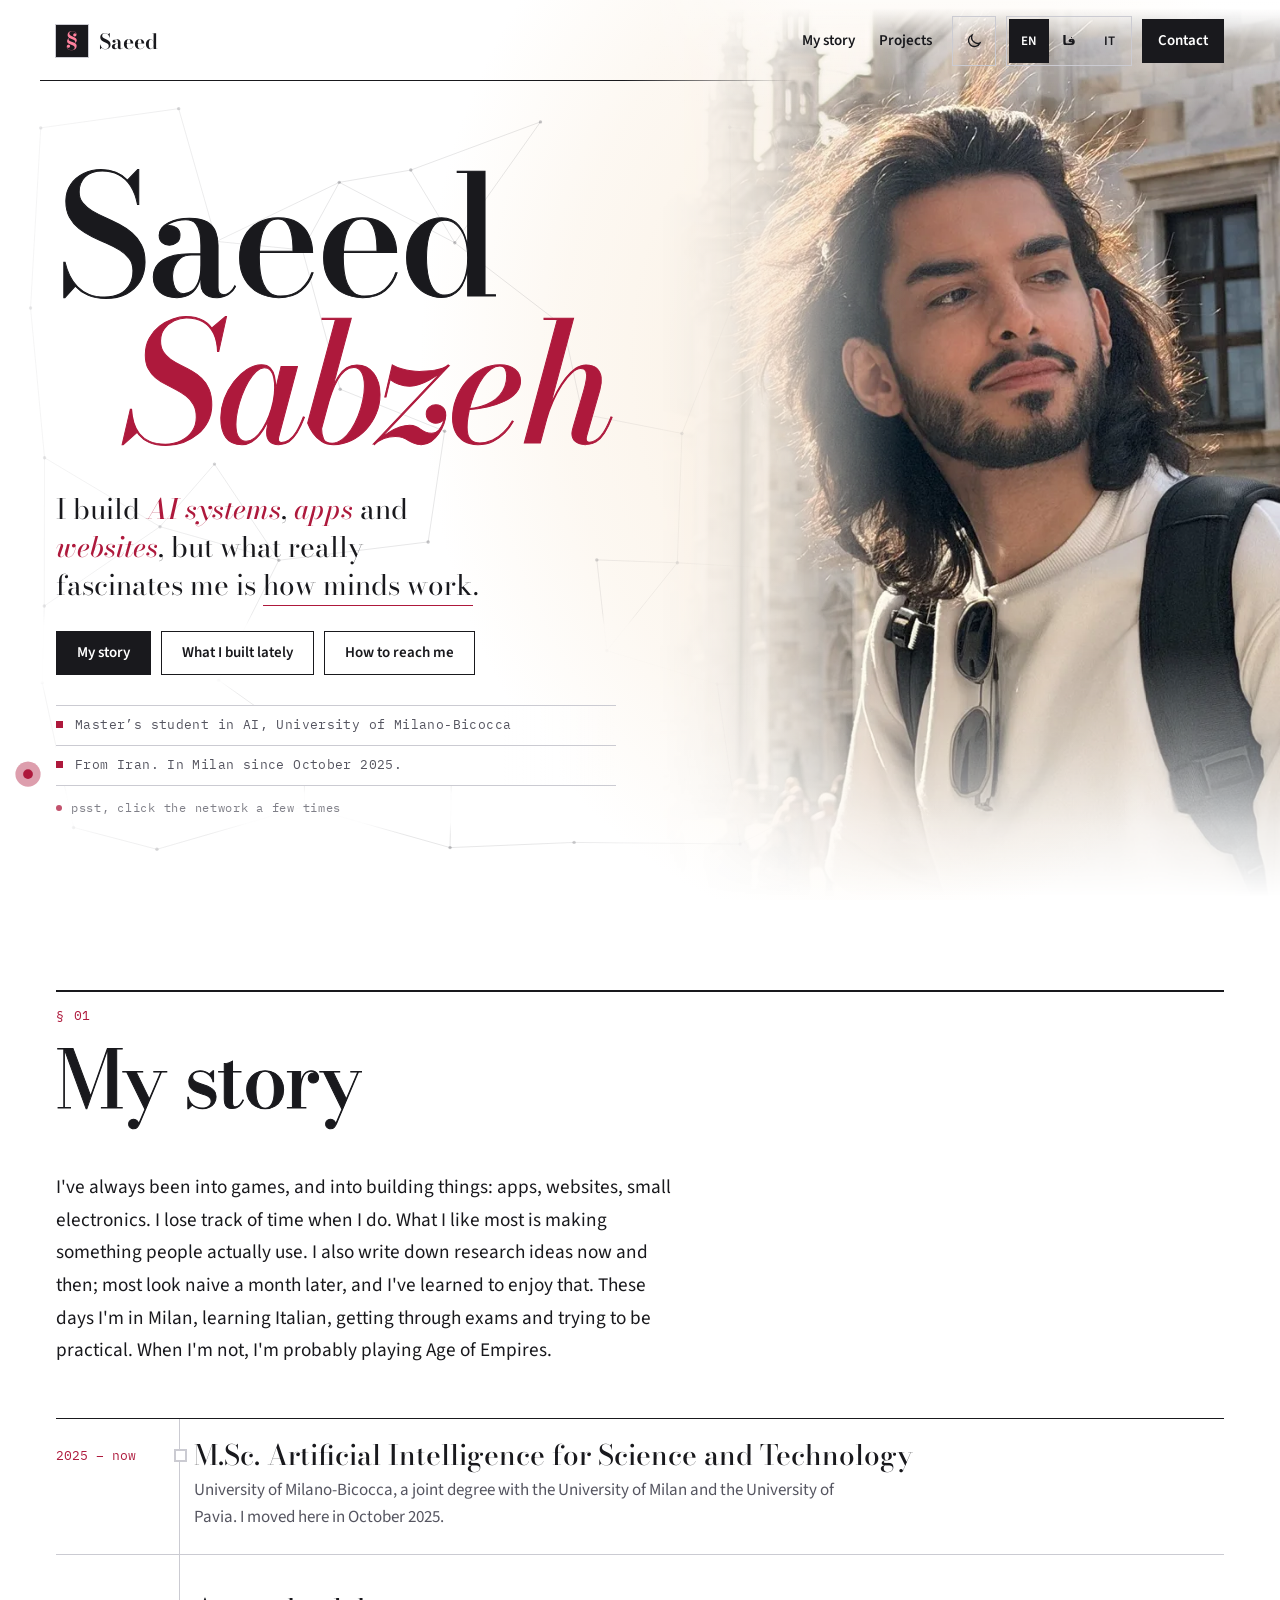
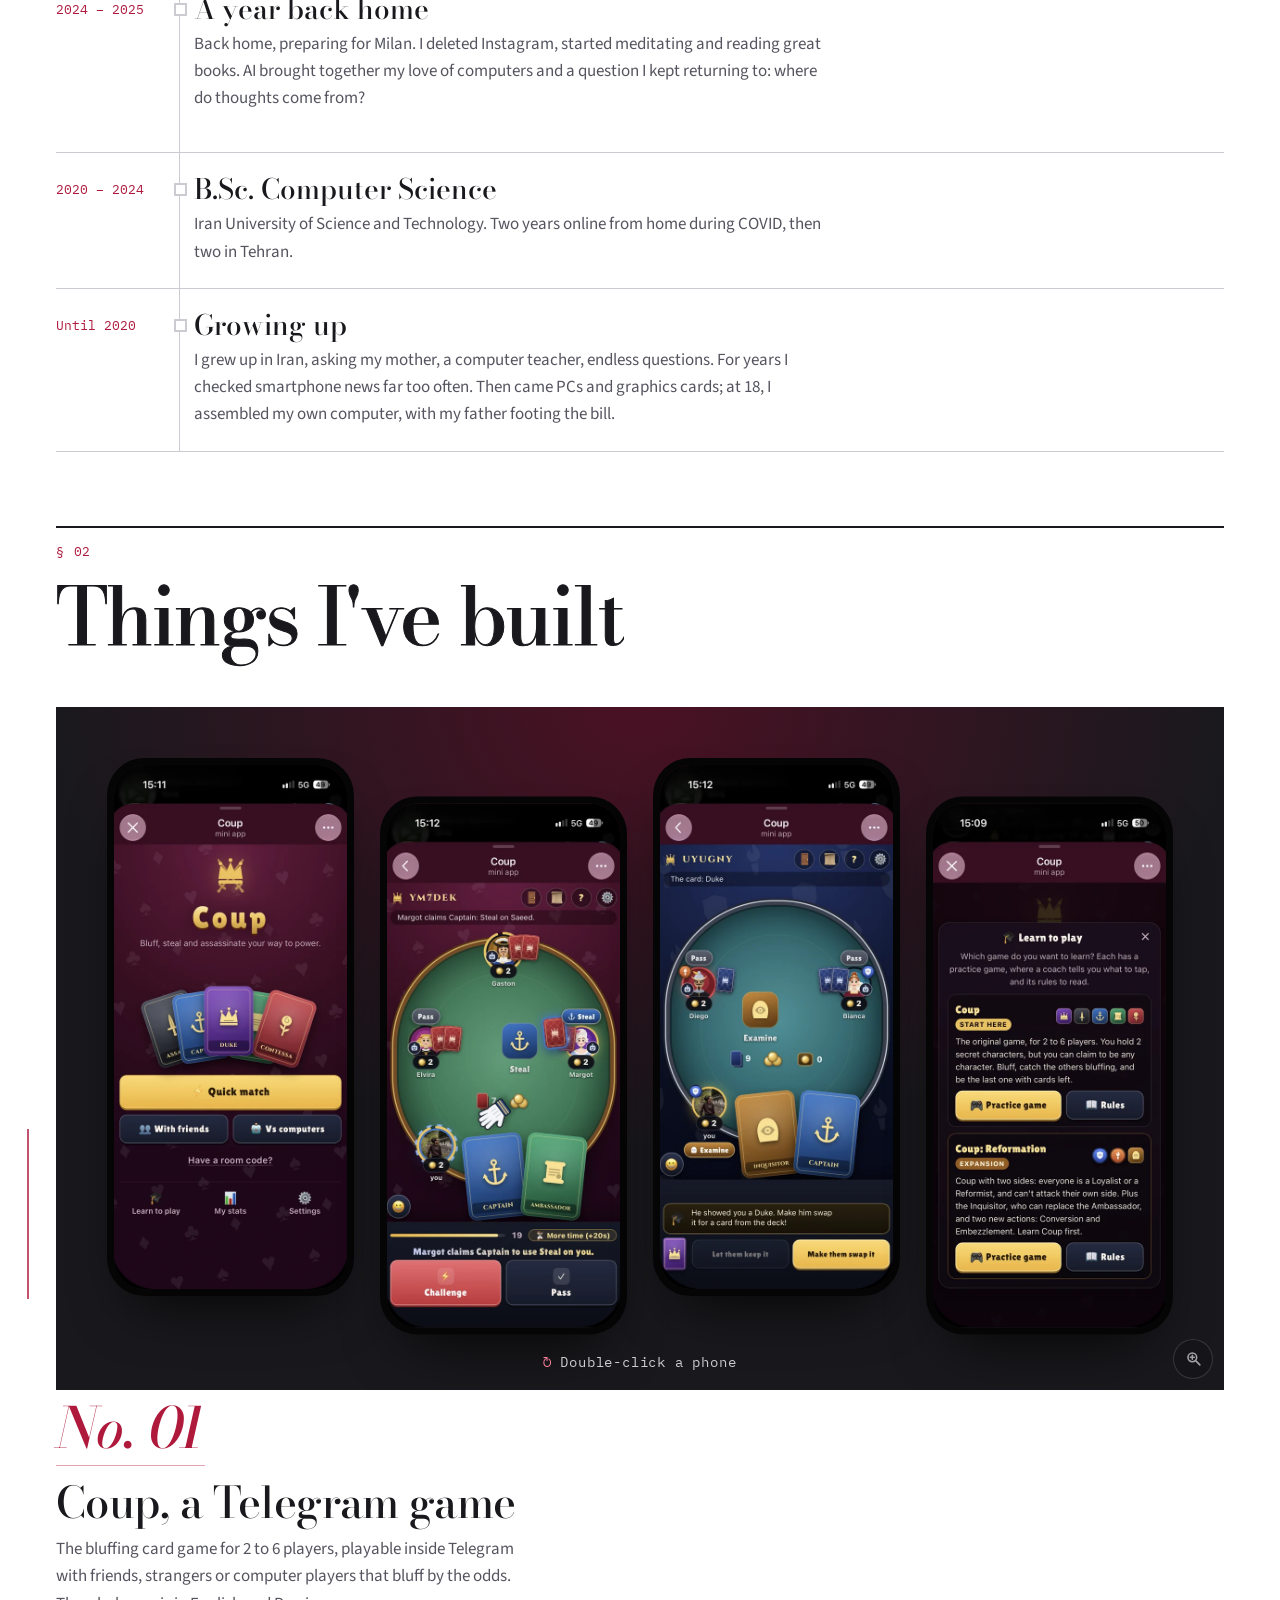
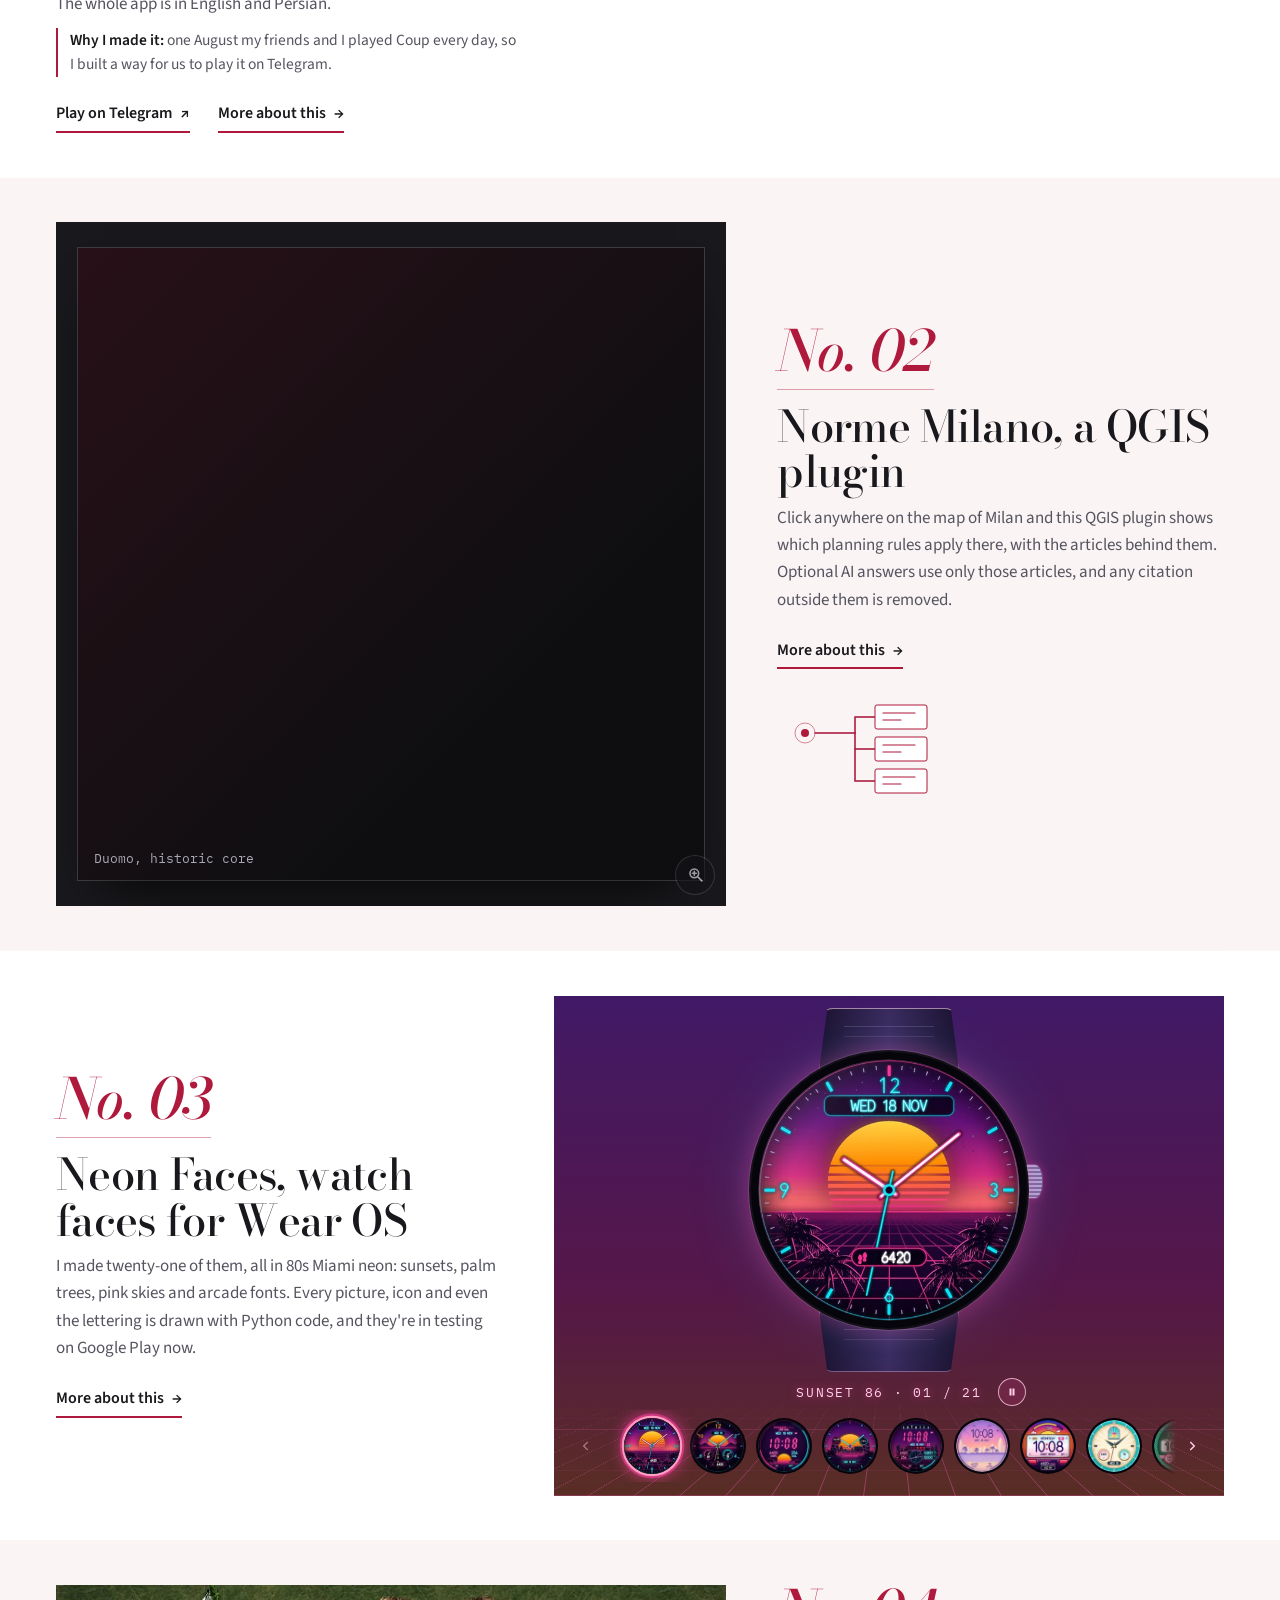
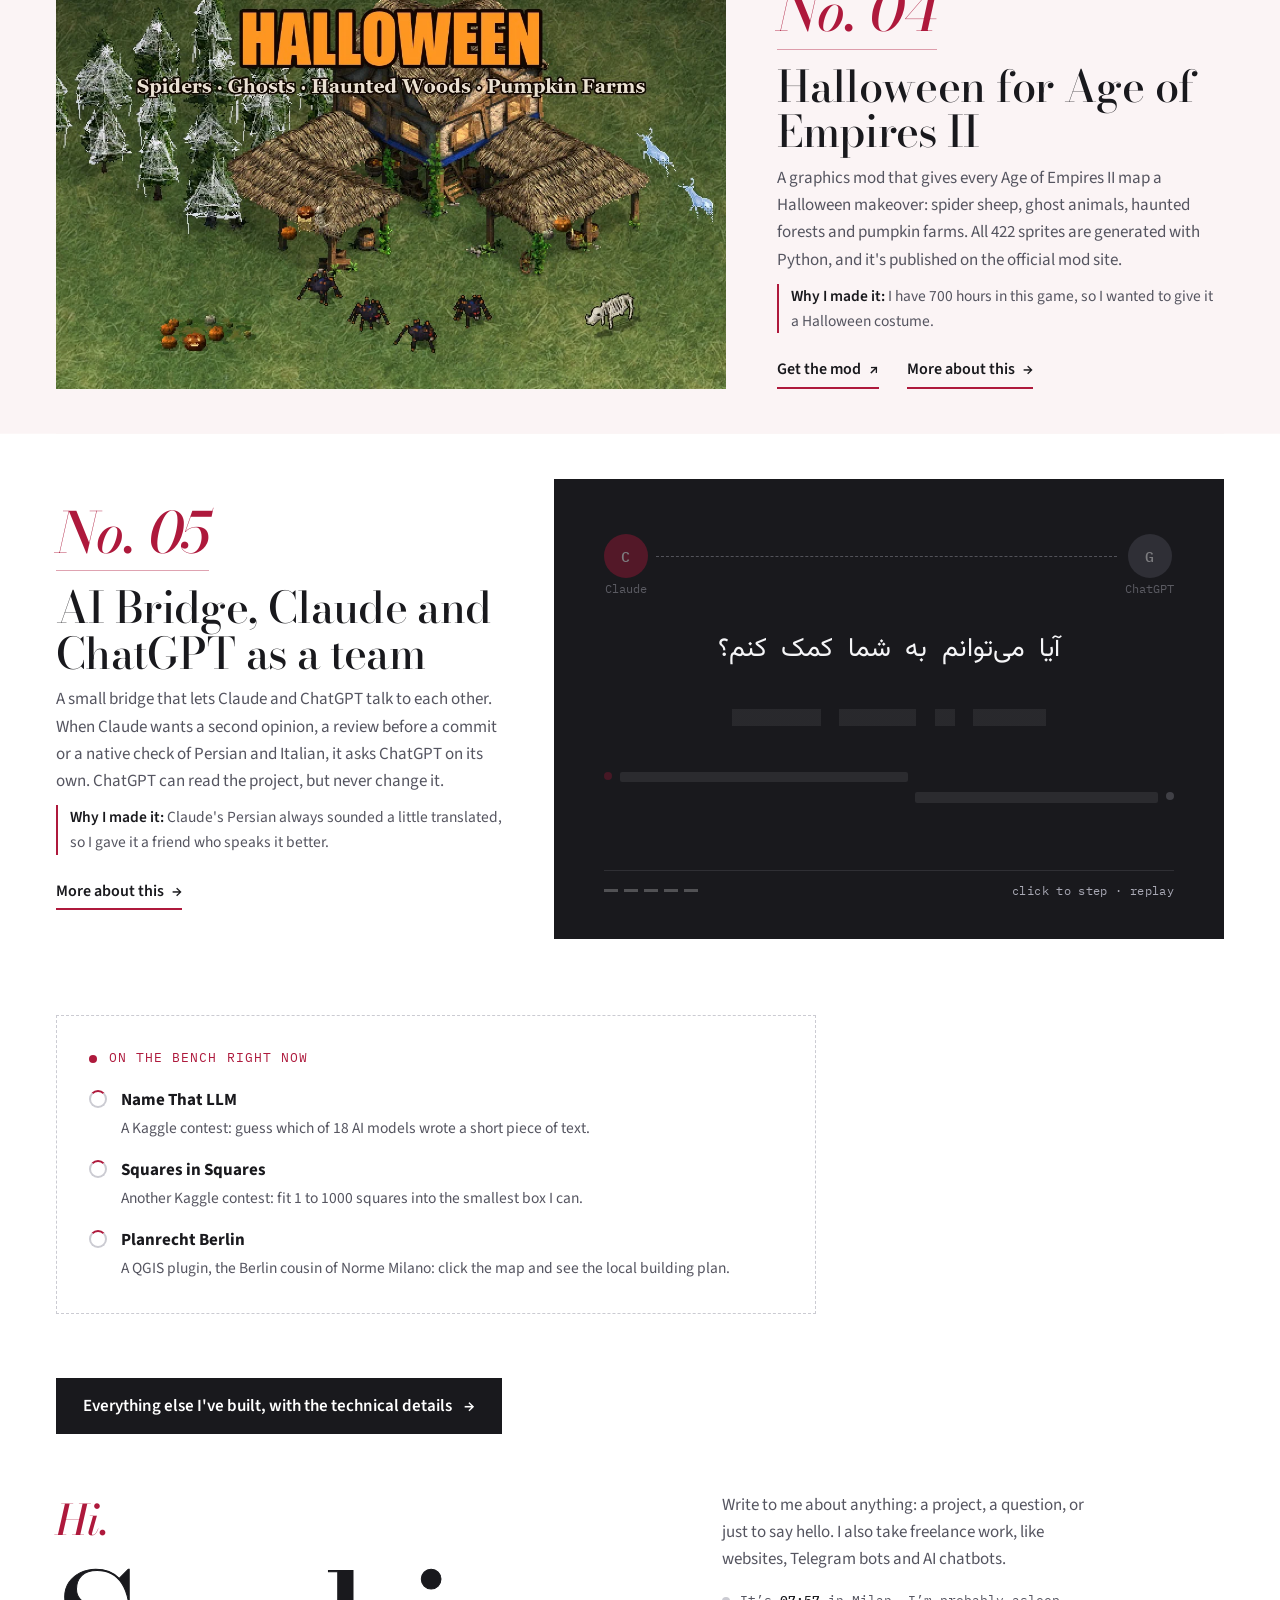
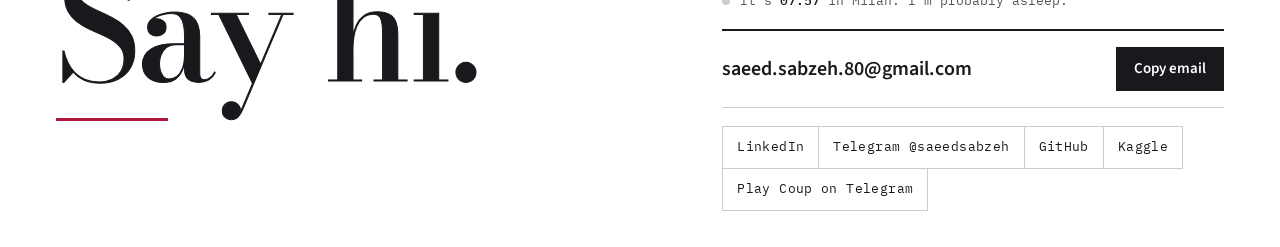
==== index.html @ d6322e09 "Show the new frameless hero in link previews og.jpg is a fresh 1200x630 render of the light hero (th" ====
<!doctype html>
<html lang="en" data-title="pageTitle">
<head>
<meta charset="utf-8">
<meta name="viewport" content="width=device-width, initial-scale=1, viewport-fit=cover">
<link rel="icon" type="image/png" sizes="32x32" href="favicon-32.png">
<link rel="icon" type="image/png" sizes="16x16" href="favicon-16.png">
<link rel="icon" type="image/png" sizes="48x48" href="favicon-48.png">
<link rel="icon" type="image/png" sizes="192x192" href="icon-192.png">
<meta property="og:title" content="Saeed Sabzeh">
<meta property="og:description" content="I build AI systems, apps and websites, but what really fascinates me is how minds work. AI master's student at the University of Milano-Bicocca.">
<meta property="og:image" content="https://saeedsabzeh.com/og.jpg?v=2">
<meta property="og:image:width" content="1200">
<meta property="og:image:height" content="630">
<meta property="og:image:alt" content="Saeed Sabzeh">
<meta property="og:url" content="https://saeedsabzeh.com/">
<meta property="og:type" content="website">
<meta name="twitter:card" content="summary_large_image">
<link rel="canonical" href="https://saeedsabzeh.com/">
<meta name="google-site-verification" content="U2I_u8QxCf67vhvJ4rJu6bhxYC17xVqTQmc-ld1xX9s">
<link rel="apple-touch-icon" href="apple-touch-icon.png">
<meta name="theme-color" content="#FFFFFF" media="(prefers-color-scheme: light)" data-c="#FFFFFF">
<meta name="theme-color" content="#17171B" media="(prefers-color-scheme: dark)" data-c="#17171B">
<script type="application/ld+json">
{"@context":"https://schema.org","@type":"Person","name":"Saeed Sabzeh","url":"https://saeedsabzeh.com/","image":"https://saeedsabzeh.com/img/portrait.webp","email":"mailto:saeed.sabzeh.80@gmail.com","jobTitle":"AI master's student","description":"Builds AI systems, apps and websites and is fascinated by how minds work. AI master's student in Milan.","address":{"@type":"PostalAddress","addressLocality":"Milan","addressCountry":"IT"},"knowsLanguage":["en","fa","it"],"affiliation":{"@type":"CollegeOrUniversity","name":"University of Milano-Bicocca"},"alumniOf":{"@type":"CollegeOrUniversity","name":"Iran University of Science and Technology"},"sameAs":["https://www.linkedin.com/in/saeedsabzeh/","https://t.me/saeedsabzeh","https://www.kaggle.com/saeedsabzeh","https://github.com/SaeedSabzeh"]}
</script>
<script>(function(){var r=document.documentElement;if(matchMedia('(prefers-reduced-motion: reduce)').matches||matchMedia('(forced-colors: active)').matches||!('IntersectionObserver' in window))return;r.classList.add('sk-on');setTimeout(function(){if(!window.skReady)r.classList.remove('sk-on')},4000)})();</script>
<style>:root{padding-top:env(safe-area-inset-top,0px);padding-bottom:env(safe-area-inset-bottom,0px)}body{margin:0}img{max-width:100%}[hidden]{display:none!important}</style>
<title>Saeed Sabzeh</title>
<meta name="description" content="Saeed Sabzeh builds AI systems, apps and websites and is fascinated by how minds work. AI master's student at the University of Milano-Bicocca.">
<link rel="preconnect" href="https://fonts.googleapis.com">
<link rel="preconnect" href="https://fonts.gstatic.com" crossorigin>
<link href="https://fonts.googleapis.com/css2?family=Bodoni+Moda:ital,opsz,wght@0,6..96,400..700;1,6..96,400..700&family=IBM+Plex+Mono:wght@400;500&family=Markazi+Text:wght@400..700&family=Source+Sans+3:wght@400..700&family=Vazirmatn:wght@400;600;700&display=swap" rel="stylesheet">
<script>try{var t=localStorage.getItem("theme");if(t==="light"||t==="dark")document.documentElement.dataset.theme=t;if(localStorage.getItem("vice")==="1"){var d=document;d.documentElement.setAttribute("data-vice","1");d.querySelectorAll('meta[name=theme-color]').forEach(function(m){m.content="#b98dba"});var l=d.createElement("link");l.rel="preload";l.as="image";l.href="img/vice-bg.webp";d.head.appendChild(l)};var D=document,pl=D.createElement("link");pl.rel="preload";pl.as="image";pl.setAttribute("fetchpriority","high");var v=D.documentElement.hasAttribute("data-vice"),n=!v&&(t==="dark"||(t!=="light"&&matchMedia("(prefers-color-scheme: dark)").matches));pl.href=v?"img/portrait-vice.webp":n?"img/night.webp":"img/day.webp";if(!v){pl.setAttribute("imagesrcset",n?"img/night-760.webp 760w, img/night.webp 1254w":"img/day-600.webp 600w, img/day.webp 1050w");pl.setAttribute("imagesizes","(max-width:820px) 100vw, 54vw")}D.head.appendChild(pl)}catch(e){}</script>
<link rel="stylesheet" href="assets/site.css?v=53">
<link rel="stylesheet" href="assets/thread.css?v=2">
<link rel="stylesheet" href="assets/sketch.css?v=4">
<link rel="stylesheet" href="assets/bridge.css?v=4">
<link rel="stylesheet" href="assets/hero.css?v=9">
</head>
<body>
<header class="top">
  <div class="wrap">
    <a class="mono" href="#top" aria-label="Saeed Sabzeh, home" data-i-aria-label="homeLabel">
      <span class="mark" aria-hidden="true">§</span>
      <span class="mono-t" data-i="h_first">Saeed</span>
    </a>
    <nav class="toplinks" aria-label="Sections" data-i-aria-label="sectionsLabel">
      <a href="#about" data-i="ctaStory">My story</a>
      <a href="projects/" data-i="n_projects">Projects</a>
      <button type="button" class="theme" aria-label="Switch to dark mode" title="Switch to dark mode"><svg viewBox="0 0 24 24" width="18" height="18" fill="none" stroke="currentColor" stroke-width="1.8" stroke-linecap="square" stroke-linejoin="miter" aria-hidden="true"><path class="i-moon" d="M20 14.5A8 8 0 0 1 9.5 4 8 8 0 1 0 20 14.5z"/><g class="i-sun"><circle cx="12" cy="12" r="4"/><path d="M12 2.5v2.5M12 19v2.5M2.5 12H5M19 12h2.5M5.3 5.3l1.8 1.8M16.9 16.9l1.8 1.8M5.3 18.7l1.8-1.8M16.9 7.1l1.8-1.8"/></g></svg></button>
      <div class="langs" role="group" aria-label="Language" data-i-aria-label="languageLabel" dir="ltr"><button type="button" data-l="en" lang="en" aria-label="English" aria-pressed="true">EN</button><button type="button" data-l="fa" lang="fa" aria-label="فارسی" aria-pressed="false">فا</button><button type="button" data-l="it" lang="it" aria-label="Italiano" aria-pressed="false">IT</button></div>
      <a class="hire" href="#contact" data-i="n_hire">Contact</a>
    </nav>
  </div>
</header>

<main id="top">
<section class="hero" data-sk>
  <canvas class="mind" aria-hidden="true"></canvas>
  <div class="wrap">
    <div>
      <h1 class="name"><span data-i="h_first">Saeed</span> <span data-i="h_last">Sabzeh</span></h1>
      <p class="intro" data-i="intro">I build <b>AI systems</b>, <b>apps</b> and <b>websites</b>, but what really fascinates me is <span class="mind-q">how minds work</span>.</p>
      <div class="hero-cta"><a class="solid" href="#about" data-i="ctaStory">My story</a><a href="#work" data-i="ctaWork">What I built lately</a><a href="#contact" data-i="ctaContact">How to reach me</a></div>
      <div class="where"><span class="chip" data-i="chip1">Master’s student in AI, University of Milano-Bicocca</span><span class="chip" data-i="chip2">From Iran. In Milan since October 2025.</span></div>
      <span class="hint" id="mindHint" data-i="mindHint">psst, click the network a few times</span>
    </div>
    <figure class="hp">
      <img class="hp-day" aria-hidden="true" data-src="img/day.webp" data-srcset="img/day-600.webp 600w, img/day.webp 1050w" sizes="(max-width:820px) 100vw, 54vw" alt="Portrait of Saeed Sabzeh" data-i-alt="portraitAlt" width="1050" height="1050" decoding="async">
      <img class="hp-night" aria-hidden="true" data-src="img/night.webp" data-srcset="img/night-760.webp 760w, img/night.webp 1254w" sizes="(max-width:820px) 100vw, 54vw" alt="Portrait of Saeed Sabzeh" data-i-alt="portraitAlt" width="1254" height="1254" decoding="async">
      <img class="hp-vice" aria-hidden="true" data-src="img/portrait-vice.webp" alt="Saeed in sunglasses, drawn into a Miami sunset" data-i-alt="portraitViceAlt" width="800" height="1000" decoding="async">
      <noscript><img class="hp-day" src="img/day.webp" srcset="img/day-600.webp 600w, img/day.webp 1050w" sizes="(max-width:820px) 100vw, 54vw" alt="Portrait of Saeed Sabzeh" width="1050" height="1050"></noscript>
    </figure>
    <script>/* the picture for the current mode is requested first; hero.js loads the others later */
(function(){try{var h=document.documentElement,t=h.dataset.theme,m=h.hasAttribute("data-vice")?"vice":(t==="dark"||(t!=="light"&&matchMedia("(prefers-color-scheme: dark)").matches))?"night":"day",i=document.querySelector(".hp-"+m),f=i.parentNode,nx=function(fn){var d=0,run=function(){if(!d){d=1;fn()}};requestAnimationFrame(run);setTimeout(run,100)},go=function(){if(!f.classList.contains("hp-wait"))return;nx(function(){nx(function(){f.classList.remove("hp-wait")})})};f.classList.add("hp-wait");f.setAttribute("data-hp",m);if(i.dataset.srcset)i.srcset=i.dataset.srcset;i.src=i.dataset.src;i.removeAttribute("aria-hidden");i.setAttribute("fetchpriority","high");(i.decode?i.decode():Promise.reject()).then(go,go);setTimeout(go,4000)}catch(e){}})()</script>
  </div>
</section>

<section class="sec about" id="about" aria-labelledby="aboutH">
  <div class="wrap">
    <div class="sec-head" data-sk>
      <h2 class="h2" id="aboutH" data-i="aboutH">My story</h2>
    </div>
    <p class="me-intro" data-sk data-i="meIntro">I've always been into games, and into building things: apps, websites, small electronics. I lose track of time when I do. What I like most is making something people actually use. I also write down research ideas now and then; most look naive a month later, and I've learned to enjoy that. These days I'm in Milan, learning Italian, getting through exams and trying to be practical. When I'm not, I'm probably playing Age of Empires.</p>
    <ol class="edu">
          <li data-sk><span class="when" data-i="ed1w">2025 – now</span><h3 data-i="ed1h">M.Sc. Artificial Intelligence for Science and Technology</h3><p data-i="ed1p">University of Milano-Bicocca, a joint degree with the University of Milan and the University of Pavia. I moved here in October 2025.</p></li>
          <li data-sk class="year-room"><span class="when" data-i="edYw">2024 – 2025</span><h3 data-i="edYh">A year back home</h3><p data-i="edYp">Back home, preparing for Milan. I deleted Instagram, started meditating and reading great books. AI brought together my love of computers and a question I kept returning to: where do thoughts come from?</p></li>
          <li data-sk><span class="when" data-i="ed2w">2020 – 2024</span><h3 data-i="ed2h">B.Sc. Computer Science</h3><p data-i="ed2p">Iran University of Science and Technology. Two years online from home during COVID, then two in Tehran.</p></li>
          <li data-sk><span class="when" data-i="edGw">Until 2020</span><h3 data-i="edGh">Growing up</h3><p data-i="edGp">I grew up in Iran, asking my mother, a computer teacher, endless questions. For years I checked smartphone news far too often. Then came PCs and graphics cards; at 18, I assembled my own computer, with my father footing the bill.</p></li>
        </ol>
  </div>
</section>

<section class="sec" id="work" aria-labelledby="workH">
  <div class="wrap">
    <div class="sec-head" data-sk>
      <h2 class="h2" id="workH" data-i="workH">Things I've built</h2>
    </div>

    <div class="plates">
      <article class="plate p-coup" data-sk>
        <div class="coup-strip">
        <div class="vis phones">
          <figure><img src="img/coup-home.webp" alt="Coup home screen inside Telegram, with Quick match, With friends and Vs computers" data-i-alt="coupHomeAlt" width="520" height="1130" loading="lazy" decoding="async"></figure>
          <figure><img src="img/coup-table.webp" alt="A Coup table where a computer player claims the Captain to steal from you, and you can challenge or pass" data-i-alt="coupTableAlt" width="520" height="1130" loading="lazy" decoding="async"></figure>
          <figure><img src="img/coup-reformation.webp" alt="A Coup Reformation practice game where the coach tells you to make a player swap the Duke they showed" data-i-alt="coupPracticeAlt" width="520" height="1130" loading="lazy" decoding="async"></figure>
          <figure><img src="img/coup-learn.webp" alt="Coup Learn to play screen with a coached practice game and rules for Coup and the Reformation expansion" data-i-alt="coupLearnAlt" width="520" height="1130" loading="lazy" decoding="async"></figure>
        </div>
        <span class="swipe-cue" aria-hidden="true"><span class="swipe-t">swipe</span><svg viewBox="0 0 24 24" width="16" height="16" fill="none" stroke="currentColor" stroke-width="2.2" stroke-linecap="square" aria-hidden="true"><path d="M6 6l6 6-6 6M13 6l6 6-6 6"/></svg></span>
        </div>
        <p class="flip-hint"><span class="fh-m" data-i="coupFlipM">Double-click a phone</span><span class="fh-t" data-i="coupFlipT">Double-tap a phone</span></p>
        <div class="cap">
          <h3 data-i="coupH">Coup, a Telegram game</h3>
          <p data-i="coupP">The bluffing card game for 2 to 6 players, playable inside Telegram with friends, strangers or computer players that bluff by the odds. The whole app is in English and Persian.</p>
          <p class="why" data-i="coupWhy"><b>Why I made it:</b> one August my friends and I played Coup every day, so I built a way for us to play it on Telegram.</p>
          <div class="golinks"><a class="go" href="https://t.me/coupminigamebot" target="_blank" rel="noopener" data-i="coupGo">Play on Telegram</a><a class="go int" href="projects/#coup" data-i="moreAbout">More about this</a></div>
        </div>
      </article>

      <article class="plate p-ml p-qgis" data-sk>
        <div class="vis">
          <div class="qshot">
            <figure class="qslide">
                <a href="img/qgis-duomo.webp" target="_blank" rel="noopener" aria-label="Open the full-size screenshot" data-i-aria-label="openScreenshot"><picture>
                  <source media="(max-width:640px)" srcset="img/qgis-duomo-phone.webp" width="1060" height="998">
                  <img src="img/qgis-duomo.webp" alt="QGIS with the Norme Milano panel open after a click on the Duomo: a historic-core constraint, the governing articles, and an answer about building a basement" data-i-alt="qgisDuomoAlt" width="1600" height="860" decoding="async">
                </picture></a>
                <figcaption data-i="qT1">Duomo, historic core</figcaption>
              </figure>
          </div>
        </div>
        <div class="cap">
          <h3 data-i="qgH">Norme Milano, a QGIS plugin</h3>
          <p data-i="qgP">Click anywhere on the map of Milan and this QGIS plugin shows which planning rules apply there, with the articles behind them. Optional AI answers use only those articles, and any citation outside them is removed.</p>
          <a class="go int" href="projects/#norme-milano" data-i="moreAbout">More about this</a>
          <div class="qinset" aria-hidden="true">
            <svg viewBox="0 0 160 110" focusable="false">
              <path class="wire" d="M38 40H78M78 24V88M78 24H98M78 56H98M78 88H98"/>
              <path class="hl h0" pathLength="1" d="M38 40H78"/>
              <path class="hl h1" pathLength="1" d="M78 40V24H98"/>
              <path class="hl h2" pathLength="1" d="M78 40V56H98"/>
              <path class="hl h3" pathLength="1" d="M78 56V88H98"/>
              <circle class="pin-ring" cx="28" cy="40" r="10"/>
              <circle class="pin" cx="28" cy="40" r="4"/>
              <g class="slip s1"><rect x="98" y="12" width="52" height="24" rx="2"/><line x1="106" y1="20" x2="138" y2="20"/><line x1="106" y1="27" x2="124" y2="27"/></g>
              <g class="slip s2"><rect x="98" y="44" width="52" height="24" rx="2"/><line x1="106" y1="52" x2="138" y2="52"/><line x1="106" y1="59" x2="124" y2="59"/></g>
              <g class="slip s3"><rect x="98" y="76" width="52" height="24" rx="2"/><line x1="106" y1="84" x2="138" y2="84"/><line x1="106" y1="91" x2="124" y2="91"/></g>
            </svg>
          </div>
        </div>
      </article>

      <article class="plate p-ml p-watch" data-sk>
        <div class="vis">
          <i class="wf-grid" aria-hidden="true"></i>
          <div class="wf" dir="ltr">
            <div class="wf-watch" role="button" tabindex="0" aria-label="Next watch face" data-i-aria-label="wfNext" aria-describedby="wfNow">
              <i class="wf-strap wf-st-t" aria-hidden="true"></i><i class="wf-strap wf-st-b" aria-hidden="true"></i><i class="wf-crown" aria-hidden="true"></i>
              <div class="wf-bezel"><div class="wf-face"><i class="wf-glass" aria-hidden="true"></i>
                <img class="wf-img on" src="img/watch/sunset86.webp" srcset="img/watch/sunset86.webp 440w, img/watch/660/sunset86.webp 660w, img/watch/2x/sunset86.webp 880w" sizes="(min-width:901px) 280px, min(260px, 58vw)" alt="Sunset 86 watch face" width="440" height="440" loading="lazy" decoding="async">
                <img class="wf-img" alt="" aria-hidden="true" width="440" height="440" decoding="async">
              </div></div>
            </div>
            <div class="wf-meta">
              <p class="wf-name" aria-hidden="true">Sunset 86 &middot; 01 / 21</p>
              <button type="button" class="wf-pp" aria-label="Pause the slideshow"><i><svg class="i-pause" viewBox="0 0 24 24" width="12" height="12" fill="currentColor" aria-hidden="true"><path d="M7 5h4v14H7zM13 5h4v14h-4z"/></svg><svg class="i-play" viewBox="0 0 24 24" width="12" height="12" fill="currentColor" aria-hidden="true"><path d="M8 5l11 7-11 7z"/></svg></i></button>
            </div>
            <div class="wf-rowbox"><button type="button" class="wf-arr wf-prev" aria-label="Earlier faces" data-i-aria-label="wfBack"><svg viewBox="0 0 24 24" width="14" height="14" fill="none" stroke="currentColor" stroke-width="2.4" aria-hidden="true"><path d="M15 5l-7 7 7 7"/></svg></button><div class="wf-row" role="group" aria-label="Watch faces" data-i-aria-label="wfRow"></div><button type="button" class="wf-arr wf-next" aria-label="More faces" data-i-aria-label="wfMore"><svg viewBox="0 0 24 24" width="14" height="14" fill="none" stroke="currentColor" stroke-width="2.4" aria-hidden="true"><path d="M9 5l7 7-7 7"/></svg></button></div>
            <span class="wf-sr wf-say" aria-live="polite"></span><span class="wf-sr wf-now" id="wfNow">Sunset 86, 1 of 21</span>
          </div>
        </div>
        <div class="cap">
          <h3 data-i="wfH">Neon Faces, watch faces for Wear OS</h3>
          <p data-i="wfP">I made twenty-one of them, all in 80s Miami neon: sunsets, palm trees, pink skies and arcade fonts. Every picture, icon and even the lettering is drawn with Python code, and they're in testing on Google Play now.</p>
          <div class="golinks"><a class="go int" href="projects/#neon-faces" data-i="moreAbout">More about this</a></div>
        </div>
      </article>

      <article class="plate p-ml p-halloween" data-sk>
        <div class="vis">
          <img src="img/aoe2-halloween.webp" alt="Age of Empires II with the Halloween mod: cobweb-covered pine trees, ghost deer, spider sheep, a skeleton boar, pumpkins and a decorated Town Center" data-i-alt="halloweenAlt" width="1280" height="720" loading="lazy" decoding="async">
        </div>
        <div class="cap">
          <h3 data-i="hwH">Halloween for Age of Empires II</h3>
          <p data-i="hwP">A graphics mod that gives every Age of Empires II map a Halloween makeover: spider sheep, ghost animals, haunted forests and pumpkin farms. All 422 sprites are generated with Python, and it's published on the official mod site.</p>
          <p class="why" data-i="hwWhy"><b>Why I made it:</b> I have 700 hours in this game, so I wanted to give it a Halloween costume.</p>
          <div class="golinks"><a class="go" href="https://www.ageofempires.com/mods/details/562122" target="_blank" rel="noopener" data-i="getMod">Get the mod</a><a class="go int" href="projects/#halloween" data-i="moreAbout">More about this</a></div>
        </div>
      </article>

      <article class="plate p-ml p-bridge p-bridge-s" data-sk>
        <div class="vis" role="button" tabindex="0" aria-label="AI Bridge example: ChatGPT marks a stiff Persian sentence and replaces it with a natural one. Press to go to the next step, and again at the end to replay." data-i-aria-label="abStepLbl">
          <div class="bx bx4" dir="ltr" aria-hidden="true">
            <div class="bx-top">
              <div class="bx-mk bx-mk-c" data-k="mc"><b>C</b><span>Claude</span></div>
              <div class="bx-wire"><i class="bx-dot" data-k="dot"></i></div>
              <div class="bx-mk bx-mk-g" data-k="mg"><b>G</b><span>ChatGPT</span></div>
            </div>
            <div class="bx-mid">
              <div class="bx-sent bx-old" lang="fa" dir="rtl" data-k="old"><span class="bx-run" data-k="run"><span class="bx-wd">آیا</span> <span class="bx-wd">می&zwnj;توانم</span> <span class="bx-wd">به</span> <span class="bx-wd">شما</span> <span class="bx-wd">کمک</span> <span class="bx-wd">کنم؟</span></span></div>
              <div class="bx-sent bx-new" lang="fa" dir="rtl" data-k="new"><span class="bx-wd">کمکی</span> <span class="bx-wd">از</span> <span class="bx-wd">دستم</span> <span class="bx-wd">برمیاد؟</span></div>
            </div>
            <div class="bx-lbls">
              <p class="bx-fd" data-k="l1"><i></i><span data-i="abL1" dir="auto">Claude: does this sound natural?</span></p>
              <p class="bx-l2 bx-fd" data-k="l2"><i></i><span data-i="abL2" dir="auto">ChatGPT: correct, but stiff</span></p>
            </div>
            <div class="bx-foot"><span class="bx-dots"><i></i><i></i><i></i><i></i><i></i></span><span class="bx-tap" data-i="abTap" dir="auto">tap to step · replay</span></div>
          </div>
        </div>
        <div class="cap">
          <h3 data-i="abH">AI Bridge, Claude and ChatGPT as a team</h3>
          <p data-i="abP">A small bridge that lets Claude and ChatGPT talk to each other. When Claude wants a second opinion, a review before a commit or a native check of Persian and Italian, it asks ChatGPT on its own. ChatGPT can read the project, but never change it.</p>
          <p class="why" data-i="abWhy"><b>Why I made it:</b> Claude's Persian always sounded a little translated, so I gave it a friend who speaks it better.</p>
          <div class="golinks"><a class="go int" href="projects/#ai-bridge" data-i="moreAbout">More about this</a></div>
        </div>
      </article>
    </div>
    <!-- What I'm working on now. To update: add, change or remove one <li> (and its wip* keys in assets/i18n.js). -->
    <section class="wip" aria-labelledby="wipH" data-sk>
      <h3 class="wip-h" id="wipH" data-i="wipH">On the bench right now</h3>
      <ul class="wip-list">
        <li><span class="wip-spin" aria-hidden="true"></span><div><a href="https://www.kaggle.com/competitions/name-that-llm" target="_blank" rel="noopener"><b>Name That LLM</b></a><span data-i="wip1">A Kaggle contest: guess which of 18 AI models wrote a short piece of text.</span></div></li>
        <li><span class="wip-spin" aria-hidden="true"></span><div><a href="https://www.kaggle.com/competitions/squares-in-squares" target="_blank" rel="noopener"><b>Squares in Squares</b></a><span data-i="wip2">Another Kaggle contest: fit 1 to 1000 squares into the smallest box I can.</span></div></li>
        <li><span class="wip-spin" aria-hidden="true"></span><div><a href="https://github.com/SaeedSabzeh/planrecht-berlin" target="_blank" rel="noopener"><b>Planrecht Berlin</b></a><span data-i="wip3">A QGIS plugin, the Berlin cousin of Norme Milano: click the map and see the local building plan.</span></div></li>
      </ul>
    </section>
    <div class="allp-wrap" data-sk><a class="allp" href="projects/" data-i="allProjects">Everything else I've built, with the technical details</a></div>
  </div>
</section>

<section class="sec contact" id="contact" aria-labelledby="cH">
  <div class="wrap">
    <div class="hello-wrap" data-sk>
      <div class="hello" aria-hidden="true"><span lang="en" dir="ltr">Hi.</span><span lang="fa" dir="rtl">سلام.</span><span lang="it" dir="ltr">Ciao.</span></div>
      <h2 class="h2" id="cH" data-i="cH">Say hi.</h2>
    </div>
    <div class="cbox" data-sk>
      <p class="cnote" data-i="cNote">Write to me about anything: a project, a question, or just to say hello. I also take freelance work, like websites, Telegram bots and AI chatbots.</p>
      <p class="now" id="milanNow" hidden></p>
      <div class="mail"><a id="email" href="mailto:saeed.sabzeh.80@gmail.com">saeed.sabzeh.80@gmail.com</a><button class="btn" id="copy" type="button">Copy email</button></div>
      <div class="links">
        <a href="https://www.linkedin.com/in/saeedsabzeh/" target="_blank" rel="noopener me">LinkedIn</a>
        <a href="https://t.me/saeedsabzeh" target="_blank" rel="noopener me">Telegram @saeedsabzeh</a>
        <a href="https://github.com/SaeedSabzeh" target="_blank" rel="noopener me">GitHub</a>
        <a href="https://www.kaggle.com/saeedsabzeh" target="_blank" rel="noopener me">Kaggle</a>
        <a href="https://t.me/coupminigamebot" target="_blank" rel="noopener" data-i="cCoup">Play Coup on Telegram</a>
      </div>
    </div>
  </div>
</section>
</main>

<footer><div class="wrap"><span data-i="ft1">Saeed Sabzeh, Milan</span><button type="button" class="egg" data-i="wololoHint">Played Age of Empires? Type &ldquo;wololo&rdquo;, or tap here.</button><button type="button" class="egg vice-leave vice-btn" data-i="viceHint" data-en-leave="Leave Vice City">Played GTA? Type &ldquo;vice&rdquo;, or tap here.</button><button type="button" class="egg sk-hold" data-i="skHold">Hold to see the sketch</button><span data-i="ft2">Designed and built by me.</span></div></footer>

<script src="assets/i18n.js?v=30"></script>
<script src="assets/site.js?v=46"></script>
<script src="assets/thread.js?v=4"></script>
<script src="assets/sketch.js?v=2"></script>
<script src="assets/bridge.js?v=5"></script>
<script src="assets/hero.js?v=6"></script>
<script data-goatcounter="https://saeedsabzeh123.goatcounter.com/count" async src="//gc.zgo.at/count.js"></script>
</body>
</html>
---- assets/site.css ----
/* "Tehran–Milano typesetting office": an editorial layout. White paper, ink black, one crimson accent,
   Bodoni for display, hairline rules instead of cards, square corners. Persian gets Markazi Text + Vazirmatn. */
:root{
  --paper:#FFFFFF;
  --paper-2:#F0F0F3;    /* recessed surface */
  --ink:#19191D;
  --ink-soft:#555560;
  --accent:#AE193C;     /* crimson */
  --line:#CBCBD2;       /* hairlines */
  --plate:#19191D;      /* ground behind screenshots and illustrations */
  --plate-2:#2A2A31;
  --plate-fg:#F5F5F7;
  --plate-soft:#A9A9B5;
  --hot:#FF829E;        /* accent on dark grounds */
  --bx-frame:none;--bx-in:transparent;--bx-p0:inset 0 0 0 3px rgba(255,92,138,.8);--bx-p1:inset 0 0 0 0 rgba(255,92,138,0); /* AI Bridge frame: plain on light, pink glow on dark */
  --display:'Bodoni Moda','Times New Roman',serif;
  --body:'Source Sans 3',system-ui,-apple-system,sans-serif;
  --mono:'IBM Plex Mono',ui-monospace,Menlo,Consolas,monospace;
  --gut-l:max(16px,env(safe-area-inset-left,0px));
  --gut-r:max(16px,env(safe-area-inset-right,0px));
  --arrow:url("data:image/svg+xml,%3Csvg xmlns='http://www.w3.org/2000/svg' viewBox='0 0 24 24' fill='none' stroke='black' stroke-width='2' stroke-linecap='square'%3E%3Cpath d='M7 17 17 7M8 7h9v9'/%3E%3C/svg%3E");
}
@media (prefers-color-scheme: dark){:root:not([data-theme="light"]){
  --paper:#17171B;--paper-2:#232329;--ink:#F5F5F7;--ink-soft:#B7B7C3;--accent:#FF829E;--line:#3A3A43;
  --plate:#0E0E11;--plate-2:#24242B;--bx-frame:0 0 0 1px rgba(255,130,158,.3),0 40px 80px -40px rgba(0,0,0,.85),0 0 70px -24px rgba(224,64,122,.35);--bx-in:rgba(255,130,158,.18);--bx-p0:0 0 0 0 rgba(255,92,138,.7);--bx-p1:0 0 0 22px rgba(255,92,138,0);color-scheme:dark}}
:root[data-theme="dark"]{
  --paper:#17171B;--paper-2:#232329;--ink:#F5F5F7;--ink-soft:#B7B7C3;--accent:#FF829E;--line:#3A3A43;
  --plate:#0E0E11;--plate-2:#24242B;--bx-frame:0 0 0 1px rgba(255,130,158,.3),0 40px 80px -40px rgba(0,0,0,.85),0 0 70px -24px rgba(224,64,122,.35);--bx-in:rgba(255,130,158,.18);--bx-p0:0 0 0 0 rgba(255,92,138,.7);--bx-p1:0 0 0 22px rgba(255,92,138,0);color-scheme:dark}

*{box-sizing:border-box}
body{margin:0;background:var(--paper);color:var(--ink);font-family:var(--body);font-size:18px;line-height:1.6;-webkit-font-smoothing:antialiased;overflow-x:hidden}
h1,h2,h3,p{margin:0}
a{color:inherit}
img{display:block;max-width:100%}
.wrap{max-width:1200px;margin-inline:auto;padding-left:var(--gut-l);padding-right:var(--gut-r)}
:focus-visible{outline:2px solid var(--accent);outline-offset:3px}
::selection{background:var(--accent);color:var(--paper)}

/* ---------- masthead ---------- */
.top{padding-top:16px}
.top .wrap>*{min-width:0}
.top .wrap{display:flex;align-items:center;justify-content:space-between;gap:16px;flex-wrap:wrap;padding-bottom:14px;border-bottom:1px solid var(--ink);max-width:calc(1200px - 0px)}
.mono{font-family:var(--display);font-weight:600;font-size:21px;text-decoration:none;display:inline-flex;align-items:center;gap:11px;line-height:1}
.mark{display:inline-grid;place-items:center;width:32px;height:32px;background:#19191D;color:#FF829E;font-family:'Bodoni Moda',serif;font-weight:600;font-size:25px;line-height:1;font-variation-settings:'opsz' 28;box-shadow:0 0 0 1px var(--line)}
.toplinks{display:flex;gap:4px;flex-wrap:wrap;align-items:center}
.toplinks a{font-weight:600;font-size:15px;text-decoration:none;padding:7px 10px;color:var(--ink-soft);transition:color .2s;background:linear-gradient(var(--accent),var(--accent)) 50% 100%/0 1.5px no-repeat}
.toplinks a:hover{color:var(--ink);background-size:calc(100% - 20px) 1.5px}
.toplinks a.hire{background:var(--ink);color:var(--paper);padding:9px 16px;margin-inline-start:6px;transition:background .2s}
.toplinks a.hire:hover{background:var(--accent);color:var(--paper)}

/* ---------- hero ---------- */
.hero{padding-block:clamp(36px,6vw,80px) clamp(56px,8vw,110px)}
.hero .wrap{display:grid;grid-template-columns:minmax(0,1.4fr) minmax(0,.6fr);gap:clamp(28px,5vw,80px);align-items:end}
.name{font-family:var(--display);font-weight:500;font-size:clamp(68px,13vw,184px);line-height:.88;letter-spacing:-.025em}
/* Bodoni Moda thins its hairlines as size grows; pin large text to a mid optical size so crossbars stay visible */
.name,.h2,.plate h3,.rank .big,.facts b,.qfacts b,.intro,.mail a,.repo h3,.edu h3,.tools h3{font-variation-settings:'opsz' 28}
.name span{display:block}
.name span+span{font-style:italic;color:var(--accent);padding-inline-start:.42em}
.intro{margin-top:clamp(22px,3vw,34px);max-width:32ch;font-family:var(--display);font-size:clamp(22px,2.3vw,28px);line-height:1.35;color:var(--ink)}
.intro b{font-weight:500;font-style:italic;color:var(--accent)}
.hero-cta{margin-top:28px;display:flex;flex-wrap:wrap;gap:10px}
.hero-cta a{font-weight:600;font-size:15px;line-height:1.2;text-decoration:none;padding:12px 20px;border:1px solid var(--ink);color:var(--ink);transition:background .2s,color .2s,border-color .2s}
.hero-cta a.solid{background:var(--ink);color:var(--paper)}
.hero-cta a.solid:hover{background:var(--accent);border-color:var(--accent);color:var(--paper)}
.hero-cta a:not(.solid):hover{border-color:var(--accent);color:var(--accent)}
.where{margin-top:30px;display:flex;flex-direction:column;max-width:560px}
.chip{font-family:var(--mono);font-size:13px;letter-spacing:.03em;padding:9px 0;border-top:1px solid var(--line);color:var(--ink-soft)}
.chip:last-child{border-bottom:1px solid var(--line)}
.chip::before{content:"";display:inline-block;width:7px;height:7px;background:var(--accent);margin-inline-end:12px;vertical-align:1px}

/* ---------- section heads: numbered like a journal ---------- */
main{counter-reset:sec plate}
.sec{padding-block:clamp(52px,7vw,104px)}
.sec-head{display:flex;justify-content:space-between;align-items:end;gap:14px 28px;flex-wrap:wrap;margin-bottom:clamp(30px,4vw,52px);border-top:2px solid var(--ink);padding-top:14px}
.sec-head::before{counter-increment:sec;content:"§ " counter(sec,decimal-leading-zero);flex:0 0 100%;font-family:var(--mono);font-size:13px;letter-spacing:.06em;color:var(--accent)}
html[lang="fa"] .sec-head::before{content:"§ " counter(sec,persian)}
.h2{font-family:var(--display);font-weight:500;font-size:clamp(42px,6.2vw,84px);line-height:1;letter-spacing:-.02em;text-wrap:balance}
.sec-head p{max-width:42ch;color:var(--ink-soft)}

/* ---------- projects: open spreads ---------- */
.plates{display:grid;grid-template-columns:repeat(12,minmax(0,1fr));gap:clamp(56px,7vw,96px) 36px}
.plate{position:relative;display:flex;flex-direction:column;min-width:0;counter-increment:plate}
.plate .vis{position:relative;flex:none;min-height:300px;overflow:hidden;background:var(--plate);color:var(--plate-fg)}
.plate .cap{padding-top:26px;display:flex;flex-direction:column;gap:10px}
.plate h3{font-family:var(--display);font-weight:500;font-size:clamp(30px,3.4vw,44px);line-height:1.05;letter-spacing:-.015em}
.plate h3::before{content:"No. " counter(plate,decimal-leading-zero);display:block;margin-bottom:12px;font-family:var(--mono);font-size:12.5px;font-weight:400;letter-spacing:.08em;color:var(--accent)}
html[lang="fa"] .plate h3::before{content:"شمارهٔ " counter(plate,persian)}
.plate .cap p{color:var(--ink-soft);font-size:17px;max-width:58ch}
.tags{display:flex;flex-wrap:wrap;gap:4px 0;margin-top:6px;font-family:var(--mono);font-size:12.5px;letter-spacing:.02em;color:var(--ink)}
.tags span:not(:last-child)::after{content:"/";margin-inline:.7em;color:var(--accent)}
.go{display:inline-flex;align-items:center;gap:8px;align-self:flex-start;margin-top:10px;font-weight:600;font-size:16px;text-decoration:none;color:var(--ink);padding:4px 0;border-bottom:2px solid var(--accent);transition:color .2s}
.go:hover{color:var(--accent)}
.go::after,.repo-all::after{content:"\2197";display:inline-block;transition:transform .25s}
.go:hover::after,.repo-all:hover::after{transform:translate(2px,-2px)}
html[dir="rtl"] .go::after,html[dir="rtl"] .repo-all::after{content:"\2196"}
html[dir="rtl"] .go:hover::after,html[dir="rtl"] .repo-all:hover::after{transform:translate(-2px,-2px)}
.go.int::after{content:"\2192"}
.go.int:hover::after{transform:translateX(3px)}
html[dir="rtl"] .go.int::after{content:"\2190"}
html[dir="rtl"] .go.int:hover::after{transform:translateX(-3px)}
.golinks{display:flex;flex-wrap:wrap;gap:4px 28px;align-self:flex-start;margin-top:10px}
.golinks .go{margin-top:0}
.cap-wide .golinks{grid-column:1}
.p-coup,.p-sorkh{grid-column:1/-1}
.p-bots{grid-column:1/7}
.p-book{grid-column:7/-1}
.p-bots .vis,.p-book .vis{min-height:430px}
.p-ml{grid-column:1/-1;flex-direction:row;gap:clamp(28px,4vw,52px);align-items:center}
.p-ml .vis{flex:1.25;align-self:stretch;min-height:300px}
.p-ml .cap{flex:1;padding-top:0}
.p-coup .vis{min-height:0;background:radial-gradient(ellipse 70% 90% at 50% 0,#4A1124,var(--plate) 72%)}
.plate.p-sorkh .vis{min-height:0;background:radial-gradient(ellipse 70% 90% at 50% 0,#4A1A14,var(--plate) 72%);padding:clamp(22px,4vw,52px) clamp(18px,4vw,52px) 0}

/* QGIS: framed screenshot slider */
.plate.p-qgis .vis{flex:1.55;min-height:0;display:flex;flex-direction:column;justify-content:center}
.qslider,.qshot{margin:26px 22px 0;overflow:hidden;background:#0E0E11;box-shadow:0 0 0 1px rgba(245,245,247,.16),0 26px 50px -26px #000}
.qtrack{display:flex;transition:transform .8s cubic-bezier(.3,.7,.2,1)}
.qslide{flex:0 0 100%;min-width:0;margin:0}
.qslide a{display:block;cursor:zoom-in}
.qslide img{width:100%;height:auto;display:block}
.qslide figcaption{padding:10px 16px 12px;font-family:var(--mono);font-size:12.5px;color:var(--plate-soft)}
.qshot{margin-bottom:26px}
.qdots{display:flex;justify-content:center;gap:6px;padding:16px 0 24px}
.qdots button{width:18px;height:3px;padding:0;border:0;background:rgba(245,245,247,.3);cursor:pointer;transition:width .3s,background .3s;position:relative}
.qdots button::after{content:"";position:absolute;inset:-10px 0}
.qdots button[aria-current="true"]{width:36px;background:var(--hot)}
@media (prefers-reduced-motion:reduce){.qtrack{transition:none}}
.qfacts{display:flex;flex-wrap:wrap;gap:14px 34px;margin-top:8px}
.qfacts div{font-family:var(--mono);font-size:12.5px;line-height:1.35;color:var(--ink-soft)}
.qfacts b,.facts b{display:block;font-family:var(--display);font-weight:500;font-size:44px;line-height:1;color:var(--accent);font-variant-numeric:lining-nums tabular-nums;unicode-bidi:isolate;direction:ltr;margin-bottom:4px}
html[dir="rtl"] .qfacts b{text-align:right}
@media (max-width:900px){.plate.p-qgis .vis{flex:none}.allp{display:flex;justify-content:space-between}}
/* Halloween mod banner */
.p-halloween .vis{flex:1.6}
.p-halloween .vis img{position:absolute;inset:0;width:100%;height:100%;object-fit:cover;object-position:50% 40%}
@media (max-width:900px){.plate.p-halloween .vis{flex:none;min-height:0;aspect-ratio:16/9}}
/* Neon Faces watch picker: a night scene that stays dark in both themes */
.plate.p-watch .vis{flex:1.5;min-height:0;display:flex;align-items:center;justify-content:center;container-type:inline-size;background:linear-gradient(180deg,rgba(96,36,150,.6),rgba(196,44,142,.38) 58%,rgba(255,128,48,.3)),#120a1f;color:#F5F5F7}
.wf{--w:min(260px,64cqw);position:relative;width:100%;display:flex;flex-direction:column;align-items:center;padding:calc(var(--w)*.15 + 12px) 16px 14px}
.wf-grid{position:absolute;inset-inline:-50%;bottom:0;height:72%;background:repeating-linear-gradient(90deg,rgba(255,90,200,.55) 0 1px,transparent 1px 46px),repeating-linear-gradient(0deg,rgba(255,90,200,.55) 0 1px,transparent 1px 26px);transform:perspective(260px) rotateX(55deg);transform-origin:50% 100%;-webkit-mask-image:linear-gradient(to top,#000,transparent);mask-image:linear-gradient(to top,#000,transparent);opacity:.75;pointer-events:none}
.wf-watch{position:relative;width:var(--w);aspect-ratio:1;flex:none;z-index:1;cursor:pointer;touch-action:pan-y;-webkit-tap-highlight-color:transparent;-webkit-user-select:none;user-select:none;border-radius:50%}
.wf-watch:focus-visible{outline:2px solid #5CE1FF;outline-offset:10px}
.wf-strap{position:absolute;inset-inline:25%;height:22%;background:linear-gradient(90deg,#1c1230,#3b2a5e 50%,#1c1230);box-shadow:inset 0 0 0 1px rgba(255,190,230,.4),inset 0 1px 0 rgba(255,255,255,.3),0 0 0 1px rgba(0,0,0,.35)}
.wf-strap::after{content:"";position:absolute;inset-inline:18%;top:30%;height:1px;background:rgba(255,255,255,.14);box-shadow:0 10px 0 rgba(255,255,255,.1)}
.wf-st-t{top:-15%;border-radius:14px 14px 3px 3px;clip-path:polygon(6% 0,94% 0,100% 100%,0 100%)}
.wf-st-b{bottom:-15%;border-radius:3px 3px 14px 14px;clip-path:polygon(0 0,100% 0,94% 100%,6% 100%)}
.wf-crown{position:absolute;right:-4.6%;top:41%;width:6.4%;height:12%;border-radius:4px 40% 40% 4px;background:repeating-linear-gradient(180deg,#b9a8d8 0 2px,#7a6898 2px 4px);box-shadow:0 0 0 1px rgba(255,255,255,.18),0 0 12px rgba(255,64,160,.35)}
.wf-bezel{position:relative;width:100%;height:100%;padding:3.2%;border-radius:50%;background:#07050c;box-shadow:0 0 0 1px rgba(255,255,255,.1),0 0 26px rgba(255,64,160,.4),0 0 64px rgba(0,220,255,.16),inset 0 0 0 2px rgba(255,255,255,.05)}
.wf-face{position:relative;width:100%;height:100%;border-radius:50%;overflow:hidden;background:#000}
.wf-glass{position:absolute;inset:0;z-index:2;border-radius:50%;pointer-events:none;background:linear-gradient(135deg,rgba(255,255,255,.16) 0,rgba(255,255,255,.04) 28%,transparent 42%);box-shadow:inset 0 0 0 1px rgba(255,255,255,.08)}
.wf-img{position:absolute;inset:0;width:100%;height:100%;border-radius:50%;opacity:0;transform:scale(.94);transition:opacity .35s ease,transform .35s ease;pointer-events:none}
.wf-img.on{opacity:1;transform:none}
.wf-meta{position:relative;z-index:1;display:flex;align-items:center;justify-content:center;gap:8px;margin-top:calc(var(--w)*.15 + 8px)}
.wf-sr{position:absolute;width:1px;height:1px;overflow:hidden;clip-path:inset(50%);white-space:nowrap}
.wf-name{margin:0;white-space:nowrap;font-family:'IBM Plex Mono',ui-monospace,Menlo,Consolas,monospace;font-size:12.5px;letter-spacing:.14em;text-transform:uppercase;color:#FFD3EC;text-shadow:0 0 10px rgba(255,64,160,.7)}
html[lang="fa"] .wf-name{letter-spacing:.14em!important}
.wf-meta::before{content:"";flex:none;width:44px} /* balances the play button so the name sits on the watch axis */
.wf-meta:has(.wf-pp[hidden])::before,.p-watch:not(.wf-js) .wf-meta::before{display:none}
@media (max-width:380px){.wf-name{font-size:11px;letter-spacing:.07em}.wf-meta{gap:4px}}
.wf-pp{flex:none;display:grid;place-items:center;width:44px;height:44px;margin-block:-10px;padding:0;border:0;border-radius:50%;background:none;color:#FFD3EC;cursor:pointer}
.wf-pp i{display:grid;place-items:center;width:28px;height:28px;border-radius:50%;border:1.5px solid rgba(255,211,236,.75);background:rgba(255,64,160,.14);transition:background .2s,border-color .2s}
.wf-pp svg{display:block}
.wf-pp .i-play{display:none}
.wf-pp.is-paused .i-play{display:inline}
.wf-pp.is-paused .i-pause{display:none}
.wf-pp:hover i{background:rgba(255,64,160,.3);border-color:#FF829E}
.wf-pp:focus-visible{outline:2px solid #5CE1FF;outline-offset:0}
.wf-rowbox{position:relative;z-index:1;display:flex;align-items:center;width:100%;margin-top:6px}
.wf-arr{flex:none;display:none;place-items:center;width:32px;height:44px;padding:0;border:0;background:none;color:#FFD3EC;cursor:pointer;border-radius:8px}
.wf-arr:hover:not([aria-disabled="true"]){color:#fff;background:rgba(255,64,160,.18)}
.wf-arr[aria-disabled="true"]{opacity:.45;cursor:default}
.wf-arr:focus-visible{outline:2px solid #5CE1FF;outline-offset:0}
@media (hover:hover) and (pointer:fine){.wf-js .wf-arr{display:grid}}
.p-watch:not(.wf-js) .wf-pp,.p-watch:not(.wf-js) .wf-rowbox{display:none}
.wf-row{position:relative;z-index:1;display:flex;gap:10px;flex:1;min-width:0;padding:8px 22px;overflow-x:auto;overflow-y:hidden;scrollbar-width:none;overscroll-behavior-x:contain;-webkit-mask-image:linear-gradient(90deg,transparent,#000 22px,#000 calc(100% - 22px),transparent);mask-image:linear-gradient(90deg,transparent,#000 22px,#000 calc(100% - 22px),transparent)}
.wf-row::-webkit-scrollbar{display:none}
.wf-row button{flex:none;width:44px;height:44px;padding:0;border:2px solid transparent;border-radius:50%;background:#07050c;cursor:pointer;transition:border-color .2s,box-shadow .2s,transform .2s}
.wf-row button img{display:block;width:100%;height:100%;border-radius:50%}
.wf-row button:hover{transform:scale(1.08)}
.wf-row button[aria-pressed="true"]{border-color:#FF9EC0;box-shadow:0 0 0 2px rgba(255,64,160,.55),0 0 16px rgba(255,64,160,.8);transform:scale(1.08)}
.wf-row button:focus-visible{outline:2px solid #5CE1FF;outline-offset:2px}
@media (min-width:901px){.wf-row button{width:56px;height:56px}.wf{--w:min(280px,64cqw)}}
@media (max-width:900px){.plate.p-watch .vis{flex:none}}
/* the picture box does not lift or tilt under the pointer: the big watch itself is the control */
@media (hover:hover){:root:root .plate.p-watch .vis:hover{translate:none;scale:none;box-shadow:none}}
@media (prefers-reduced-motion:reduce){.wf-img,.wf-row button,.wf-pp i{transition:none}.wf-row button:hover{transform:none}}

/* Sorkh: desktop page with the phone view in front */
.sk-shots{position:relative;max-width:1080px;margin:0 auto;padding-inline-end:9%}
.sk-desk{display:block;width:100%;height:auto;box-shadow:0 0 0 1px rgba(245,245,247,.16),0 30px 60px -28px rgba(0,0,0,.9)}
.sk-phone{position:absolute;inset-inline-end:0;bottom:0;width:21%;height:auto;aspect-ratio:780/1688;object-fit:cover;object-position:top;border-radius:clamp(14px,2vw,26px) clamp(14px,2vw,26px) 0 0;border:clamp(3px,.5vw,6px) solid #0B0B0D;border-bottom:0;box-shadow:0 30px 60px -20px rgba(0,0,0,.95)}
@media (max-width:700px){.sk-shots{padding-inline-end:15%}}

/* COUP: four phone screenshots */
.phones{display:grid;grid-template-columns:repeat(4,minmax(0,1fr));gap:clamp(10px,2vw,26px);padding:clamp(22px,4vw,52px) clamp(18px,4vw,52px) 0}
.phones figure{margin:0;display:flex;flex-direction:column;gap:10px;min-width:0}
.phones img{width:100%;height:auto;aspect-ratio:520/1130;object-fit:cover;object-position:top;border-radius:15% / 7%;border:clamp(4px,.6vw,7px) solid #050506;box-shadow:0 30px 60px -28px rgba(0,0,0,.9)}
.phones figure:nth-child(even){transform:translateY(clamp(14px,3vw,40px))}
.cap-wide{display:grid!important;grid-template-columns:minmax(0,1.35fr) minmax(0,1fr);gap:14px clamp(32px,5vw,72px);align-items:start}
.cap-wide>div:first-child{display:flex;flex-direction:column;gap:10px}
.cap-wide .tags,.cap-wide .go{grid-column:1}
.cap-wide .go{justify-self:start}
.facts{grid-column:2;grid-row:1/4;display:grid;gap:0;align-self:start;margin-top:30px}
.facts div{display:flex;align-items:baseline;gap:16px;font-family:var(--mono);font-size:13px;color:var(--ink-soft);border-top:1px solid var(--line);padding:12px 0}
.facts div:last-child{border-bottom:1px solid var(--line)}
.facts b{min-width:2.4ch;margin:0}

/* bot chat illustration */
.p-bots .vis{display:flex;flex-direction:column;justify-content:space-between;gap:22px;padding:28px 28px 22px}
.chat{display:flex;flex-direction:column;gap:10px;font-size:15px}
.chat .m{max-width:78%;padding:10px 14px;border-radius:14px;line-height:1.35}
.chat .me{align-self:flex-end;background:#9A1736;border-bottom-right-radius:3px}
.chat .bot{align-self:flex-start;background:var(--plate-2);border-bottom-left-radius:3px}
.chat .board{align-self:flex-start;width:min(300px,86%);background:var(--plate-2);border-radius:14px;border-bottom-left-radius:3px;padding:12px 14px}
.chat .board b{display:block;font-family:var(--display);font-style:italic;font-weight:500;font-size:16px;color:var(--hot);margin-bottom:6px}
.chat .row{display:flex;justify-content:space-between;padding:5px 0;border-top:1px solid rgba(245,245,247,.08);font-variant-numeric:tabular-nums}
.themes{display:flex;flex-wrap:wrap;gap:6px}
.themes span{font-family:var(--mono);font-size:12px;padding:4px 9px;border:1px solid rgba(245,245,247,.2);color:var(--plate-fg)}

/* rag illustration */
.p-book .vis{display:flex;flex-direction:column;gap:18px;padding:28px 28px 10px}
.qa{display:flex;flex-direction:column;gap:10px;font-size:15px}
.qa .me{align-self:flex-end;max-width:85%;background:#9A1736;padding:10px 14px;border-radius:14px;border-bottom-right-radius:3px}
.qa .bot{align-self:flex-start;max-width:92%;background:var(--plate-2);padding:10px 14px;border-radius:14px;border-bottom-left-radius:3px;line-height:1.4}
.qa .call{align-self:flex-start;max-width:100%;display:flex;flex-direction:column;gap:3px;padding:8px 12px;border:1px dashed rgba(255,130,158,.4);background:rgba(255,130,158,.06);font:12.5px/1.45 'IBM Plex Mono',ui-monospace,Menlo,Consolas,monospace;color:#FFC4D1;direction:ltr;text-align:left;overflow-wrap:anywhere}
.qa .call span::before{content:"\0192";margin-right:7px;color:var(--hot);opacity:.8}
.qa .call em{font-style:normal;color:var(--plate-soft)}

/* AI Bridge: flow diagram above a chat */
.p-bridge-s .vis{min-height:300px}
.p-bridge .qfacts div:nth-child(3) b{font-size:30px;line-height:1.2;margin-bottom:6px}

/* ML: leaderboard rank strip */
.rank{position:absolute;inset:0;padding:34px;display:flex;flex-direction:column;justify-content:center;gap:16px}
.rank .big{font-family:var(--display);font-weight:500;font-size:clamp(56px,8vw,108px);line-height:.9;letter-spacing:-.02em;color:var(--hot);font-variant-numeric:lining-nums tabular-nums}
.rank .big small{display:block;margin-top:14px;font-family:var(--mono);font-size:13px;line-height:1.3;color:var(--plate-soft);font-weight:400;letter-spacing:.03em}
.strip{position:relative;height:46px;max-width:100%}
.strip canvas{width:100%;height:100%;display:block}
.strip-lbl{display:flex;justify-content:space-between;font-family:var(--mono);font-size:12px;color:var(--plate-soft);font-variant-numeric:tabular-nums}

/* homepage: pointer to the projects page; projects page: closing line */
/* "On the bench right now": what I am working on, each with a slowly turning ring (still under reduced motion) */
.wip{margin-top:clamp(48px,6vw,80px);padding:clamp(20px,3vw,32px);border:1px dashed var(--line);max-width:760px}
.wip-h{display:flex;align-items:center;gap:12px;font-family:var(--mono);font-size:13px;font-weight:400;letter-spacing:.08em;text-transform:uppercase;color:var(--accent)}
.wip-h::before{content:"";width:8px;height:8px;border-radius:50%;background:var(--accent);animation:wip-pulse 1.8s ease-in-out infinite}
.wip-list{list-style:none;margin:18px 0 0;padding:0;display:grid;gap:16px}
.wip-list li{display:flex;align-items:flex-start;gap:14px}
.wip-list div{display:flex;flex-direction:column;gap:2px;min-width:0}
.wip-list a{color:var(--ink);text-decoration:none;font-size:17px;align-self:flex-start;background:linear-gradient(var(--accent),var(--accent)) 0 100%/0 1.5px no-repeat;transition:background-size .25s}
.wip-list a:hover,.wip-list a:focus-visible{background-size:100% 1.5px}
.wip-list span[data-i]{color:var(--ink-soft);font-size:15.5px}
.wip-spin{flex:none;width:18px;height:18px;margin-top:3px;border-radius:50%;border:2px solid var(--line);border-top-color:var(--accent);animation:wip-spin 1.4s linear infinite}
.wip-list li:nth-child(2) .wip-spin{animation-delay:-.45s}.wip-list li:nth-child(3) .wip-spin{animation-delay:-.9s}
@keyframes wip-spin{to{transform:rotate(360deg)}}
@keyframes wip-pulse{50%{opacity:.3}}
@media (prefers-reduced-motion:reduce){.wip-spin,.wip-h::before{animation:none}.wip-spin{border-style:dotted}}
.allp-wrap{margin-top:clamp(40px,5vw,64px)}
.allp{display:inline-flex;align-items:center;gap:12px;font-weight:600;font-size:17px;line-height:1.3;text-decoration:none;padding:16px 26px;background:var(--ink);color:var(--paper);border:1px solid var(--ink);transition:background .2s,border-color .2s}
.allp::after{content:"\2192";transition:transform .25s}
.allp:hover{background:var(--accent);border-color:var(--accent)}
.allp:hover::after{transform:translateX(4px)}
html[dir="rtl"] .allp::after{content:"\2190"}
html[dir="rtl"] .allp:hover::after{transform:translateX(-4px)}
.closing .wrap{border-top:2px solid var(--ink);padding-top:clamp(28px,4vw,44px)}
.closing p{font-family:var(--display);font-weight:500;font-size:clamp(28px,4vw,48px);line-height:1.2;max-width:24ch;font-variation-settings:'opsz' 28}
.closing a{text-decoration:none;color:var(--accent);background:linear-gradient(var(--accent),var(--accent)) 0 100%/100% 2px no-repeat;padding-bottom:2px}
.closing a:hover{color:var(--ink)}

/* ---------- other work: an index ---------- */
.repos{display:grid;grid-template-columns:repeat(3,minmax(0,1fr));gap:0;border-top:1px solid var(--ink)}
.repo{position:relative;padding:24px 44px 26px 0;border-bottom:1px solid var(--line);display:flex;flex-direction:column;gap:8px;min-width:0;text-decoration:none;color:inherit}
a.repo::after{content:"";position:absolute;top:30px;right:18px;width:16px;height:16px;background:var(--ink-soft);-webkit-mask:var(--arrow) center/contain no-repeat;mask:var(--arrow) center/contain no-repeat;transition:transform .25s,background .25s}
a.repo h3{transition:color .2s}
a.repo:hover h3{color:var(--accent)}
a.repo:hover::after{background:var(--accent);transform:translate(3px,-3px)}
html[dir="rtl"] .repo{padding-right:0;padding-left:44px}
html[dir="rtl"] a.repo::after{right:auto;left:18px;transform:scaleX(-1)}
html[dir="rtl"] a.repo:hover::after{transform:scaleX(-1) translate(3px,-3px)}
.repo-all{font-weight:600;font-size:15px;text-decoration:none;padding:4px 0;border-bottom:2px solid var(--accent);display:inline-flex;gap:8px;align-items:center;transition:color .2s}
.repo-all:hover{color:var(--accent)}
.sec.tight{padding-top:0}
.h2.sm{font-size:clamp(34px,4.4vw,54px)}
.repo:not(:nth-child(3n+1)){padding-left:24px;border-left:1px solid var(--line)}
html[dir="rtl"] .repo:not(:nth-child(3n+1)){padding-left:44px;padding-right:24px;border-left:0;border-right:1px solid var(--line)}
.repo h3{font-family:var(--display);font-weight:500;font-size:24px;line-height:1.15;letter-spacing:-.01em}
.repo p{color:var(--ink-soft);font-size:16px}

/* ---------- background ---------- */
.about .edu{max-width:860px}
.about .edu p{max-width:62ch}
.me-intro{max-width:62ch;margin:0 0 clamp(34px,4vw,52px);font-size:clamp(17px,1.5vw,20px);line-height:1.7;color:var(--ink)}
@media (max-width:600px){.me-intro{font-size:17px}}
.edu{list-style:none;margin:0;padding:0;border-top:1px solid var(--ink)}
.edu li{display:grid;grid-template-columns:118px minmax(0,1fr);column-gap:20px;padding:20px 0 22px;border-bottom:1px solid var(--line)}
.edu .when{grid-row:1/3;font-family:var(--mono);font-size:13px;color:var(--accent);padding-top:7px;font-variant-numeric:tabular-nums}
.edu h3{font-family:var(--display);font-weight:500;font-size:clamp(23px,2.4vw,28px);line-height:1.15;margin-bottom:6px;text-wrap:balance}
.edu p{color:var(--ink-soft);font-size:16px;max-width:44ch}
.plate .cap p.why{font-size:15.5px;border-inline-start:2px solid var(--accent);padding-inline-start:12px}
.why b{font-weight:600;color:var(--ink)}
.tools{border:1px solid var(--ink);padding:clamp(22px,3vw,34px);position:relative}
.tools::before{content:"";position:absolute;inset:5px;border:1px solid var(--line);pointer-events:none}
.tools h3{font-family:var(--display);font-weight:500;font-style:italic;font-size:clamp(30px,3vw,38px);line-height:1;margin-bottom:16px}
.tools dl{margin:0}
.tools .grp{display:grid;grid-template-columns:150px minmax(0,1fr);gap:6px 18px;padding:14px 0;border-top:1px solid var(--line)}
.tools .grp:last-child{padding-bottom:0}
.tools dt{font-family:var(--mono);font-size:12.5px;letter-spacing:.05em;text-transform:uppercase;color:var(--accent);padding-top:4px}
.tools dd{margin:0;display:flex;flex-wrap:wrap;gap:2px 0;font-size:16px}
.tools dd span:not(:last-child)::after{content:"·";margin-inline:.55em;color:var(--ink-soft)}

/* ---------- contact ---------- */
.contact .wrap{display:grid;grid-template-columns:minmax(0,1.2fr) minmax(0,1fr);gap:clamp(28px,5vw,72px);align-items:end}
.contact .h2{font-size:clamp(50px,8.4vw,124px);line-height:.95}
.cbox{display:flex;flex-direction:column;gap:18px}
.cnote{color:var(--ink-soft);font-size:17px;max-width:46ch}
.cnote a{color:var(--ink);text-underline-offset:3px}
.mail{display:flex;align-items:center;gap:12px;flex-wrap:wrap;border-top:2px solid var(--ink);border-bottom:1px solid var(--line);padding:16px 0}
.mail a{font-family:var(--display);font-weight:500;font-size:clamp(20px,2.4vw,28px);text-decoration:none;overflow-wrap:anywhere;flex:1 0 auto;max-width:100%;background:linear-gradient(var(--accent),var(--accent)) 0 100%/0 2px no-repeat;transition:background-size .3s,color .2s}
.mail a:hover{color:var(--accent);background-size:100% 2px}
.btn{font:inherit;font-weight:600;font-size:15px;border:0;cursor:pointer;background:var(--ink);color:var(--paper);padding:10px 18px;transition:background .2s}
.btn:hover{background:var(--accent)}
.links{display:flex;flex-wrap:wrap;gap:0}
.links a{text-decoration:none;font-family:var(--mono);font-size:13px;letter-spacing:.03em;padding:10px 14px;border:1px solid var(--line);margin:0 -1px -1px 0;transition:background .2s,color .2s,border-color .2s}
.links a:hover{background:var(--ink);color:var(--paper);border-color:var(--ink);position:relative}
footer{padding-block:28px 40px;color:var(--ink-soft);font-family:var(--mono);font-size:12.5px}
footer .wrap{display:flex;justify-content:space-between;gap:12px;flex-wrap:wrap;border-top:1px solid var(--ink);padding-top:16px}

/* language switch */
.langs{position:relative;display:inline-flex;gap:0;padding:2px;border:1px solid var(--line);view-transition-name:langs;margin-inline-start:6px}
.langs button{position:relative;z-index:1;font:inherit;font-size:13px;font-weight:600;border:0;background:transparent;color:var(--ink-soft);padding:5px 10px;cursor:pointer;min-width:38px;transition:color .3s}
.langs button[aria-pressed="true"]{color:var(--paper)}
.langs::before{content:"";position:absolute;top:2px;bottom:2px;left:0;width:var(--pill-w,38px);transform:translateX(var(--pill-x,2px));background:var(--ink);transition:transform .45s cubic-bezier(.3,.7,.2,1),width .45s cubic-bezier(.3,.7,.2,1)}
.langs:not(.ready)::before{transition:none}
.langs button:hover:not([aria-pressed="true"]){color:var(--ink)}
/* theme switch: same hairline box and height as the language group */
.theme{display:inline-grid;place-items:center;width:44px;height:50px;padding:0;border:1px solid var(--line);background:transparent;color:var(--ink-soft);cursor:pointer;margin-inline-start:6px;transition:color .2s,border-color .2s}
.theme:hover{color:var(--ink);border-color:var(--ink)}
.theme svg{display:block}
.theme .i-sun{display:none}
:root[data-theme="dark"] .theme .i-moon{display:none}
:root[data-theme="dark"] .theme .i-sun{display:inline}
@media (prefers-color-scheme:dark){:root:not([data-theme="light"]) .theme .i-moon{display:none}:root:not([data-theme="light"]) .theme .i-sun{display:inline}}
@media (max-width:560px){.theme{width:38px;margin-inline-start:2px}}
@media (prefers-reduced-motion:no-preference){body{transition:background-color .25s ease,color .25s ease}}

/* Persian: Markazi Text for display, Vazirmatn for text; no italics or negative tracking, taller lines */
html[lang="fa"]{--display:'Markazi Text','Vazirmatn',serif;--body:'Vazirmatn',system-ui,sans-serif;--mono:'Vazirmatn',system-ui,sans-serif}
html[lang="fa"] body{font-size:17px;line-height:1.85}
html[lang="fa"] *{letter-spacing:0!important;font-style:normal!important}
html[lang="fa"] .name{font-weight:700;line-height:1.1;font-size:clamp(76px,13vw,190px)}
html[lang="fa"] .name{white-space:nowrap}
html[lang="fa"] .name span{display:inline}
html[lang="fa"] .name span+span{padding-inline-start:0}
html[lang="fa"] .h2{line-height:1.25;font-weight:600}
html[lang="fa"] .plate h3,html[lang="fa"] .repo h3,html[lang="fa"] .edu h3,html[lang="fa"] .tools h3{font-weight:600;line-height:1.3}
html[lang="fa"] .intro{font-family:var(--body);font-size:clamp(19px,2vw,23px);line-height:1.7}
html[lang="fa"] .intro b{font-weight:700}
html[lang="fa"] .tools dt{text-transform:none;font-size:14px}
html[lang="fa"] .chip,html[lang="fa"] .facts div,html[lang="fa"] .qfacts div{font-size:14px}
.strip-lbl,.mail a{direction:ltr}
html[lang="fa"] .mail a{text-align:right}
.chat .m,.qa .me,.qa .bot>span{unicode-bidi:plaintext}

/* ---------- responsive ---------- */
@media (max-width:900px){
  .hero .wrap{grid-template-columns:minmax(0,1.5fr) minmax(0,.62fr);gap:28px}
  .p-bots,.p-book{grid-column:1/-1}
  .p-ml{flex-direction:column;align-items:stretch}
  .p-ml .cap{padding-top:4px}
  .cap-wide{grid-template-columns:1fr}
  .facts{grid-column:1;grid-row:auto;margin-top:6px}
  .repos{grid-template-columns:1fr}
  .repo,.repo:not(:nth-child(3n+1)),html[dir="rtl"] .repo,html[dir="rtl"] .repo:not(:nth-child(3n+1)){padding-inline:0 44px;border-inline:0}
  .contact .wrap{grid-template-columns:1fr}
}
/* phones: small portrait beside the name, everything else full width below */
@media (max-width:640px){
  .hero{padding-block:22px 48px}
  .hero .wrap{grid-template-columns:minmax(0,1fr) clamp(88px,27vw,128px);gap:0 18px;align-items:start}
  .hero .wrap>div{display:contents}
  .name{grid-column:1;grid-row:1;font-size:clamp(46px,15vw,84px);align-self:center}
  html[lang="fa"] .name{font-size:clamp(40px,13.5vw,80px)}
  .name span+span{padding-inline-start:.28em}
  .intro,.hero-cta,.where{grid-column:1/-1}
  .intro{margin-top:22px}
  .hero-cta{margin-top:20px}
  .hero-cta a{flex:1 1 auto;text-align:center;white-space:nowrap;padding:12px 14px}
  .where{margin-top:24px}
  .chip,html[lang="fa"] .chip{font-family:var(--body);font-size:15px;letter-spacing:0;padding:10px 0}
}
@media (max-width:560px){
  .toplinks a:not(.hire){display:none}
  .toplinks > a.keep{display:inline-block;padding:7px 6px;font-size:14px}
  .toplinks a.hire{padding:7px 12px;font-size:14px}
  .langs button{min-width:32px;padding:5px 7px}
  .phones{grid-template-columns:repeat(2,minmax(0,1fr))}
  .phones figure:nth-child(even){transform:none}
  .plate .vis{min-height:330px}
  .tools .grp{grid-template-columns:1fr;gap:6px}
  .edu li{grid-template-columns:1fr}
  .edu .when{grid-row:auto;padding:0 0 4px}
}
@media (max-width:380px){.mono-t{display:none}}

/* language switch: the page cross-fades with a slight lift, the switcher itself stays put */
@media (prefers-reduced-motion:no-preference){
  ::view-transition-old(root){animation:lang-out .22s ease-in both}
  ::view-transition-new(root){animation:lang-in .25s cubic-bezier(.2,.7,.2,1) both}
  ::view-transition-old(langs){display:none}
  ::view-transition-new(langs){animation:none}
  ::view-transition-group(langs){animation-duration:.45s}
  main,footer{transition:opacity .2s ease,transform .2s ease}
  .lang-swap main,.lang-swap footer{opacity:0;transform:translateY(6px)}
}
@keyframes lang-out{to{opacity:0}}
@keyframes lang-in{from{opacity:.6;transform:translateY(8px)}}

/* ---------- tap targets, readable email, phone project layout (later rules win) ---------- */
/* bigger tap targets (all widths) */
.langs button{min-height:44px;min-width:40px}
.toplinks a.hire{min-height:44px;display:inline-flex;align-items:center}
.mono{min-height:44px}
.btn{min-height:44px}
.qdots{gap:0}
.qdots button{width:44px;height:44px;background:none;position:relative}
.qdots button::after{content:"";position:absolute;inset:auto;left:50%;top:50%;width:18px;height:3px;transform:translate(-50%,-50%);background:rgba(245,245,247,.3);transition:width .3s,background .3s}
.qdots button[aria-current="true"]{width:44px;background:none}
.qdots button[aria-current="true"]::after{width:34px;background:var(--hot)}
/* readable email (all widths) */
.mail a{font-family:var(--body);font-size:20px;line-height:1.5;flex:1 1 240px;min-width:0;font-weight:600}
@media (max-width:560px){.langs button{min-width:36px}}
@media (max-width:640px){
  /* Coup screenshots as a swipe row; Sorkh phone shot below the desktop shot */
  .phones{display:flex;overflow-x:auto;scroll-snap-type:x mandatory;gap:14px;padding:22px 18px 0;-webkit-overflow-scrolling:touch;scrollbar-width:none}
  .plate .phones{overflow-x:auto;overflow-y:hidden}
  .phones::-webkit-scrollbar{display:none}
  .phones figure{flex:0 0 72%;scroll-snap-align:center}
  .phones figure:nth-child(even){transform:none}
  .sk-shots{padding-inline-end:0}
  .sk-phone{position:relative;inset:auto;display:block;width:56%;margin:18px auto 0}
  /* project title first, then the image, then the rest of the caption */
  .plate{display:flex;flex-direction:column}
  .plate .cap{display:contents}
  .plate .cap-wide{display:contents!important}
  .cap-wide>div:first-child{display:contents}
  .plate h3{order:-1;margin-bottom:16px}
  .plate .vis{order:0;flex:none}
  .plate .cap p,.plate .tags,.plate .facts,.plate .qfacts,.plate .go,.plate .golinks{order:1}
  .plate .cap p{margin-top:20px}
  .plate .tags,.plate .facts,.plate .qfacts{margin-top:14px}
  .plate .go,.plate .golinks{margin-top:16px;align-self:flex-start}
  .plate .golinks .go{margin-top:0}
  .facts{grid-column:auto;grid-row:auto}
}

/* ---------- animation ideas: each block below can be removed on its own ---------- */

/* Recognition: highlight the project you arrived at (projects page, via #id) */
@property --rc-hl{syntax:'<number>';inherits:false;initial-value:0}
:root{--rc-rgb:174 25 60}
@media (prefers-color-scheme:dark){:root:not([data-theme="light"]){--rc-rgb:255 130 158}}
:root[data-theme="dark"]{--rc-rgb:255 130 158}
.plate.recog h3::before{width:fit-content;padding-inline:6px;margin-inline-start:-6px;background-image:linear-gradient(rgb(var(--rc-rgb) / var(--rc-hl)),rgb(var(--rc-rgb) / var(--rc-hl)));background-repeat:no-repeat;background-size:0% 100%;animation:rc-recog 3.3s linear both}
@keyframes rc-recog{0%{background-size:0% 100%;--rc-hl:.16;animation-timing-function:ease-out}36%{background-size:100% 100%;--rc-hl:.16}82%{background-size:100% 100%;--rc-hl:.16}100%{background-size:100% 100%;--rc-hl:0}}
@media (prefers-reduced-motion:reduce){.plate.recog h3::before{animation:none;background-size:100% 100%;--rc-hl:.16}}

/* Page dissolve: fade through the paper colour between Home and Projects */
@view-transition{navigation:auto}
::view-transition-old(root),::view-transition-new(root){animation-duration:.25s;animation-timing-function:ease}
@media (prefers-reduced-motion:reduce){::view-transition-old(root),::view-transition-new(root){animation:none}}
html.pd-out main,html.pd-out header.top,html.pd-out footer{opacity:0;transition:opacity .25s ease}
html.pd-in main,html.pd-in header.top,html.pd-in footer{animation:pd-in .25s ease both}
@keyframes pd-in{from{opacity:.6}to{opacity:1}}

/* Hero question: a pale wash behind "how minds work", then a fine underline that stays */
.mind-q{position:relative;z-index:0;background:linear-gradient(var(--accent),var(--accent)) 0 100%/100% 1px no-repeat}
.mind-q::before{content:"";position:absolute;inset:0 -.12em;z-index:-1;background:color-mix(in srgb,var(--accent) 14%,transparent);transform:scaleX(0);transform-origin:left center;opacity:0;pointer-events:none}
html[dir="rtl"] .mind-q{background-position:100% 100%}
html[dir="rtl"] .mind-q::before{transform-origin:right center}
html.mq-wait .mind-q{background-size:0 1px}
html.mq-play .mind-q{animation:mq-line .5s ease .9s backwards}
html.mq-play .mind-q::before{animation:mq-wash 1.4s ease-in-out both}
@keyframes mq-line{from{background-size:0 1px}}
@keyframes mq-wash{0%{transform:scaleX(0);opacity:1}45%{transform:scaleX(1);opacity:1}100%{transform:scaleX(1);opacity:0}}

/* A year with room: more space around "A year back home", its date deepens to crimson once */
.edu li.year-room{padding-block:38px 40px}
.js-thread .edu li.year-room::before{top:48px}
.edu li.year-room .when{color:var(--ink-soft)}
.edu li.year-room.room-on .when{color:var(--accent);transition:color .9s ease}
@media (max-width:560px){.js-thread .edu li.year-room::before{top:44px}}
@media (prefers-reduced-motion:reduce){.edu li.year-room.room-on .when{transition:none}}

/* Norme Milano evidence: the point, then three rule slips (homepage card) */
.p-qgis .qinset{align-self:flex-start;width:160px;max-width:100%;margin-top:14px}
.p-qgis .qinset svg{display:block;width:100%;height:auto;overflow:visible}
html[dir="rtl"] .p-qgis .qinset svg{transform:scaleX(-1)}
.p-qgis .qinset .wire{fill:none;stroke:var(--ink-soft);stroke-opacity:.35;stroke-width:1}
.p-qgis .qinset .hl{fill:none;stroke:var(--accent);stroke-width:1.5;stroke-linecap:round;stroke-dasharray:1;stroke-dashoffset:0;transition:stroke-dashoffset .5s ease-out}
.p-qgis .qinset .pin{fill:var(--accent)}
.p-qgis .qinset .pin-ring{fill:none;stroke:var(--accent);stroke-width:1;stroke-opacity:.5}
.p-qgis .qinset .slip rect{fill:var(--paper);stroke:var(--accent);stroke-width:1;transition:stroke .35s ease,stroke-opacity .35s ease}
.p-qgis .qinset .slip line{stroke:var(--accent);stroke-width:1.2;stroke-linecap:round;transition:stroke .35s ease,stroke-opacity .35s ease}
.sk-on .p-qgis:not(.sk-settled) .qinset .hl{stroke-dashoffset:1}
.sk-on .p-qgis:not(.sk-settled) .qinset .slip rect{stroke:var(--ink-soft);stroke-opacity:.4}
.sk-on .p-qgis:not(.sk-settled) .qinset .slip line{stroke:var(--ink-soft);stroke-opacity:.35}
.sk-on .p-qgis.sk-settled .qinset .h0{transition:stroke-dashoffset .5s ease-out 0s}
.sk-on .p-qgis.sk-settled .qinset .h1{transition:stroke-dashoffset .4s ease-in-out .5s}
.sk-on .p-qgis.sk-settled .qinset .h2{transition:stroke-dashoffset .4s ease-in-out .9s}
.sk-on .p-qgis.sk-settled .qinset .h3{transition:stroke-dashoffset .3s ease-in-out 1.3s}
.sk-on .p-qgis.sk-settled .qinset .s1 rect,.sk-on .p-qgis.sk-settled .qinset .s1 line{transition-delay:.9s}
.sk-on .p-qgis.sk-settled .qinset .s2 rect,.sk-on .p-qgis.sk-settled .qinset .s2 line{transition-delay:1.3s}
.sk-on .p-qgis.sk-settled .qinset .s3 rect,.sk-on .p-qgis.sk-settled .qinset .s3 line{transition-delay:1.6s}
@media (max-width:640px){.p-qgis .qinset{order:2}}

/* ---------- homepage extras: thought network, story thread, wololo ---------- */
/* Thought network behind the hero (decorative canvas, drawn by site.js) */
.hero{position:relative;overflow-x:clip}
.hero .wrap{position:relative;z-index:1}
.mind{position:absolute;inset:0;width:100%;height:100%;z-index:0;pointer-events:none;
  -webkit-mask-image:linear-gradient(100deg,rgba(0,0,0,.28),#000 72%);mask-image:linear-gradient(100deg,rgba(0,0,0,.28),#000 72%)}
html[dir="rtl"] .mind{-webkit-mask-image:linear-gradient(260deg,rgba(0,0,0,.28),#000 72%);mask-image:linear-gradient(260deg,rgba(0,0,0,.28),#000 72%)}

/* Story thread: only drawn once site.js adds html.js-thread */
.js-thread .edu{position:relative}
.js-thread .edu::before,.js-thread .edu::after{content:"";position:absolute;top:0;bottom:0;inset-inline-start:122px;pointer-events:none}
.js-thread .edu::before{width:1px;margin-inline-start:.5px;background:var(--line)}
.js-thread .edu::after{width:2px;background:var(--accent);transform:scaleY(var(--p,0));transform-origin:50% 0}
.js-thread .edu li{position:relative}
.js-thread .edu li::before{content:"";position:absolute;top:30px;inset-inline-start:118px;width:9px;height:9px;background:var(--paper);border:2px solid var(--line);z-index:1;transition:background .35s,border-color .35s}
.js-thread .edu li.seen::before{background:var(--accent);border-color:var(--accent)}
.js-thread .edu li.dot-lit::before{animation:dot-pop .9s cubic-bezier(.2,.7,.2,1)}
@keyframes dot-pop{0%{transform:scale(1);box-shadow:0 0 0 0 color-mix(in srgb,var(--accent) 55%,transparent)}35%{transform:scale(1.9);box-shadow:0 0 0 7px color-mix(in srgb,var(--accent) 22%,transparent)}100%{transform:scale(1);box-shadow:0 0 0 14px transparent}}
@media (prefers-reduced-motion:reduce){.js-thread .edu li.dot-lit::before{animation:none}}
@media (max-width:560px){
  .js-thread .edu::before,.js-thread .edu::after{inset-inline-start:4px}
  .js-thread .edu li{padding-inline-start:26px}
  .js-thread .edu li::before{inset-inline-start:0;top:26px}
}
/* Fade-up: content stays visible unless JS opted in (and motion is allowed) */
.js-anim .edu li,.js-anim .plate{opacity:0;transform:translateY(14px);transition:opacity .7s ease,transform .7s cubic-bezier(.2,.7,.2,1)}
.js-anim .edu li.in,.js-anim .plate.in{opacity:1;transform:none}

/* Wololo: the accent changes sides */
:root.wololo{--accent:#1F5FBF;--hot:#8FBEFF}
@media (prefers-color-scheme:dark){:root.wololo:not([data-theme="light"]){--accent:#8FBEFF}}
:root.wololo[data-theme="dark"]{--accent:#8FBEFF}
.egg{font:inherit;color:inherit;background:none;border:0;padding:12px 0;margin:-12px 0;cursor:pointer;text-decoration:underline dotted;text-underline-offset:3px;text-align:inherit}
@media (hover:hover){.egg:hover{color:var(--accent)}}
.wololo-toast{position:fixed;left:50%;bottom:max(22px,env(safe-area-inset-bottom,0px));transform:translate(-50%,12px);opacity:0;pointer-events:none;z-index:20;
  background:var(--ink);color:var(--paper);font:600 15px/1.3 var(--body);padding:11px 18px;width:max-content;max-width:calc(100vw - 32px);text-align:center;transition:opacity .3s,transform .3s}
.wololo-toast.on{opacity:1;transform:translate(-50%,0)}
@media (prefers-reduced-motion:reduce){
  .wololo-toast,.js-thread .edu li::before{transition:none}
}

/* Phone fix: the 12-column project grid kept its 36px column gap, so cards ran past the right edge */
@media (max-width:640px){.plates{column-gap:0}}

/* ---------- three-language greeting above the contact heading ---------- */
.hello-wrap{min-width:0}
.hello{display:grid;justify-items:start;height:1.35em;margin-bottom:clamp(4px,1vw,12px);font-size:clamp(26px,3.4vw,42px);line-height:1.35;color:var(--accent)}
.hello span{grid-area:1/1;opacity:0;transform:translateY(.4em);transition:opacity .55s ease,transform .55s cubic-bezier(.2,.7,.2,1);font-family:'Bodoni Moda','Times New Roman',serif;font-style:italic;font-weight:500;font-variation-settings:'opsz' 28;white-space:nowrap}
html[lang] .hello span[lang="fa"]{font-family:'Markazi Text','Vazirmatn',serif;font-style:normal!important;font-weight:600}
html[lang="fa"] .hello span{font-style:normal!important}
.hello span.on{opacity:1;transform:none}
.hello span.out{opacity:0;transform:translateY(-.4em)}
html[dir="rtl"] .hello{justify-items:start}

/* ---------- Milan time under the contact text ---------- */
.now{display:flex;align-items:baseline;gap:10px;max-width:46ch;font:13px/1.55 var(--mono);color:var(--ink-soft);font-variant-numeric:tabular-nums}
.now b{font-weight:500;color:var(--ink)}
.now i{flex:none;align-self:center;width:8px;height:8px;border-radius:50%;background:#2F9E63;animation:now-pulse 2.6s ease-in-out infinite}
.now.zz i{background:var(--line);animation:none}
@keyframes now-pulse{50%{opacity:.3}}
html[lang="fa"] .now{font-size:14px}

/* ---------- project pictures lean towards the pointer (mouse only; set up in site.js) ---------- */
@media (hover:hover) and (pointer:fine){
  .tilt-on .plate .vis{transition:transform .6s cubic-bezier(.2,.7,.2,1)}
  .tilt-on .plate .vis.live{transition-duration:.12s}
  .tilt-on .phones figure{transition:translate .35s cubic-bezier(.2,.7,.2,1)}
  .tilt-on .phones figure:hover{translate:0 -8px}
}
@media (prefers-reduced-motion:reduce){
  .now i{animation:none}
  .hello span{transition:none}
}
/* narrowest phones: squeeze the header so it stays on one line (must stay last) */
@media (max-width:420px){.top .wrap{gap:8px}.toplinks{gap:2px}.toplinks > a.keep{padding:7px 4px}.toplinks a.hire{padding:7px 9px}.langs{margin-inline-start:2px}.langs button{min-width:30px;padding:5px 4px}.theme{width:34px}}

/* ======== round 2: lightbox, image loading, hover states, phone cue, desktop layout ======== */

/* ---- lightbox (built by site.js) ---- */
.plate .vis img.zoomable{cursor:zoom-in}
.lb-open{overflow:hidden}
.lb{position:fixed;inset:0;z-index:100;display:grid;place-items:center;padding:clamp(56px,8vh,80px) clamp(12px,6vw,88px);background:rgba(8,8,10,.92);-webkit-backdrop-filter:blur(8px);backdrop-filter:blur(8px);touch-action:pan-y;opacity:0;transition:opacity .25s ease}
.lb[hidden]{display:none}
.lb-img{grid-area:1/1}
.lb-old{pointer-events:none;z-index:0}
.lb-in{animation:lb-in .3s cubic-bezier(.2,.7,.2,1) both}
@keyframes lb-in{from{opacity:0;transform:translateX(var(--dx,0))}to{opacity:1;transform:none}}
@keyframes lb-out{to{opacity:0;transform:translateX(var(--dx,0))}}
.lb.on{opacity:1}
.lb-img{max-width:100%;max-height:calc(100vh - 150px);width:auto;height:auto;object-fit:contain;background:#19191D;box-shadow:0 30px 80px -30px rgba(0,0,0,.9);cursor:default}
.lb-btn{position:absolute;display:grid;place-items:center;width:48px;height:48px;padding:0;border:1px solid rgba(255,255,255,.25);border-radius:50%;background:rgba(25,25,29,.8);color:#F5F5F7;cursor:pointer;transition:background .2s,border-color .2s,transform .2s}
.lb-btn:hover{background:var(--accent);border-color:var(--accent)}
.lb-btn:focus-visible{outline:2px solid #fff;outline-offset:3px}
.lb-close{top:max(12px,env(safe-area-inset-top,0px));inset-inline-end:max(12px,env(safe-area-inset-right,0px))}
.lb-prev,.lb-next{top:50%;margin-top:-24px}
.lb-prev{inset-inline-start:max(10px,env(safe-area-inset-left,0px))}
.lb-next{inset-inline-end:max(10px,env(safe-area-inset-right,0px))}
html[dir="rtl"] .lb-prev svg,html[dir="rtl"] .lb-next svg{transform:scaleX(-1)}
.lb-count{position:absolute;bottom:max(16px,env(safe-area-inset-bottom,0px));left:0;right:0;text-align:center;font:13px/1 var(--mono);color:rgba(245,245,247,.75);letter-spacing:.08em}
@media (max-width:640px){.lb{padding:64px 10px}.lb-img{max-height:calc(100vh - 150px)}.lb-prev,.lb-next{top:auto;bottom:12px;margin:0}.lb-prev{inset-inline-start:20%}.lb-next{inset-inline-end:20%}.lb-count{display:none}}
@media (prefers-reduced-motion:reduce){.lb{transition:none}.lb-in,.lb-old{animation:none!important}}

/* ---- images: dark shimmer while loading, then fade in (classes set by site.js) ---- */
img.ld{color:transparent;background:linear-gradient(100deg,#222228 30%,#34343c 50%,#222228 70%) 0 0/250% 100%;animation:ld-shimmer 1.4s linear infinite}
img.ld-in{animation:ld-in .4s ease both}
@keyframes ld-in{from{opacity:0}to{opacity:1}}
@keyframes ld-shimmer{from{background-position:100% 0}to{background-position:-50% 0}}
@media (prefers-reduced-motion:reduce){img.ld{animation:none}img.ld-in{animation:none}}

/* ---- hover and focus: accent underline sweep on links, soft 2px lift on buttons ---- */
.go,.repo-all{background:linear-gradient(var(--accent),var(--accent)) 0 100%/0 2px no-repeat;transition:color .2s,background-size .3s}
html[dir="rtl"] .go,html[dir="rtl"] .repo-all{background-position:100% 100%}
.go:hover,.go:focus-visible{background-size:100% 2px}
.cnote a,.closing a{transition:color .2s,text-decoration-color .2s}
.cnote a:hover{color:var(--accent)}
.hero-cta a,.btn,.links a,.toplinks a.hire,.theme{transition:background .2s,color .2s,border-color .2s,transform .2s,box-shadow .2s}
@media (hover:hover){
  .hero-cta a:hover,.btn:hover,.links a:hover,.toplinks a.hire:hover,.theme:hover{transform:translateY(-2px);box-shadow:0 8px 18px -10px color-mix(in srgb,var(--ink) 55%,transparent)}
  .theme:hover{color:var(--accent);border-color:var(--accent)}
  .qdots button:hover::after{background:var(--hot)}
}
:focus-visible{outline:2px solid var(--accent);outline-offset:3px;box-shadow:0 0 0 5px color-mix(in srgb,var(--paper) 80%,transparent)}
.lb :focus-visible{box-shadow:none}
@media (prefers-reduced-motion:reduce){
  .hero-cta a:hover,.btn:hover,.links a:hover,.toplinks a.hire:hover,.theme:hover{transform:none}
}

/* ---- phones: dots under the Coup strip show there is a second screen (site.js sets --i) ---- */
.p-coup::after{display:none}
@media (max-width:640px){
  .p-coup::after{display:block;content:"";order:0;align-self:center;width:64px;height:8px;margin-top:16px;direction:ltr;
    background:radial-gradient(circle,var(--accent) 3.5px,transparent 4px) calc(var(--i,0)*16px) 0/16px 8px no-repeat,
               radial-gradient(circle,var(--line) 3px,transparent 3.5px) 0 0/16px 8px repeat-x;transition:background-position .25s}
  html[dir="rtl"] .p-coup::after{transform:scaleX(-1)}
}

/* ---- desktop: use the empty right half of the story, put "Say hi" at the top of its row ---- */
@media (min-width:901px){
  .about .edu{max-width:none}
  .about .edu p,.edu p{max-width:80ch;font-size:17px}
  .edu li{grid-template-columns:118px minmax(0,1fr)}
  .contact .wrap{align-items:start}
}

/* ======== round 3: hero portrait card, Say hi balance, Persian name weight, phone thread ======== */

/* Say hi: columns top-aligned, tighter gap above, a bigger word with a rule under it so the left side carries its weight */
.contact{padding-top:clamp(12px,2vw,32px)}
#work{padding-bottom:clamp(14px,2.5vw,36px)}
.contact .wrap{align-items:start}
.hello-wrap{max-width:640px}
.contact .h2{font-size:clamp(64px,11.5vw,172px);line-height:.92}
html[lang="fa"] .contact .h2{line-height:1.15}
.hello-wrap::after{content:"";display:block;width:clamp(56px,9vw,112px);height:3px;margin-top:clamp(14px,2vw,26px);background:var(--accent)}
@media (max-width:900px){.contact .h2{font-size:clamp(60px,18vw,120px)}}

/* Persian name: the same accent as the English surname, heavier display weight */
html[lang="fa"] .name{font-family:'Markazi Text','Vazirmatn',serif;font-weight:700;-webkit-text-stroke:.018em currentColor;paint-order:stroke fill}
html[lang="fa"] .name span+span{color:var(--accent)}

/* phones: keep the decorative thread out of the content (it runs in the gutter, so hide it behind the pictures and text) */
@media (max-width:640px){
  .thread .acc{opacity:.5}
  .p-coup,.p-coup .phones,.plates{position:relative;z-index:1}
}

/* ======== round 4: phone hero legibility, lightbox caption, hint, image hover, toast ======== */
/* phones in light mode: the network goes quieter and a soft paper glow sits behind the text (site.js sets .mind-soft) */
@media (max-width:700px){
  .mind-soft .mind{opacity:.5}
  .mind-soft .hero::after{content:"";position:absolute;inset:0;z-index:0;pointer-events:none;background:radial-gradient(ellipse 85% 60% at 42% 58%,color-mix(in srgb,var(--paper) 78%,transparent),transparent 80%)}
}

/* lightbox: near-solid backdrop, caption from the image alt, bigger counter */
.lb{background:rgba(8,8,10,.97)}
.lb-cap{grid-area:2/1;justify-self:center;max-width:min(70ch,100%);margin-top:14px;text-align:center;font:14px/1.45 var(--body);color:rgba(245,245,247,.82);text-wrap:balance}
.lb{grid-template-rows:minmax(0,1fr) auto}
.lb-img{max-height:calc(100vh - 190px)}
.lb-count{font:600 17px/1 var(--mono);color:#F5F5F7;letter-spacing:.1em}
@media (max-width:640px){.lb-img{max-height:calc(100vh - 210px)}.lb-count{display:block;bottom:auto;top:max(22px,env(safe-area-inset-top,0px));left:16px;right:auto;text-align:start;font-size:16px}html[dir="rtl"] .lb-count{left:auto;right:16px}.lb-count[hidden]{display:none}.lb-cap{font-size:13px;margin-bottom:56px}}

/* hint under the chips (all languages; fades after the first hero click without moving the layout) */
.hint{display:inline-block;margin-top:14px;font:12px/1.4 var(--mono);letter-spacing:.06em;color:var(--ink-soft);opacity:.75;animation:hint-pulse 2.8s ease-in-out infinite}
.hint::before{content:"";display:inline-block;width:6px;height:6px;border-radius:50%;background:var(--accent);margin-inline-end:9px;vertical-align:1px}
.hint{transition:opacity .5s,visibility .5s}
html[lang="fa"] .hint{font-family:'Vazirmatn',var(--mono);letter-spacing:0}
.hint.gone{opacity:0;visibility:hidden;animation:none}
.hero{cursor:pointer}.hero .wrap>div>*{cursor:auto}.hero a,.hero button{cursor:pointer}.hero .intro,.hero .name,.hero .chip{cursor:text}
@keyframes hint-pulse{50%{opacity:.35}}
@media (max-width:640px){.hint{grid-column:1/-1;justify-self:start;margin-top:12px}}
@media (prefers-reduced-motion:reduce){.hint{animation:none}}

/* project images: lift and an "open" cue on hover; the cue shows quietly on touch screens */
.plate .vis:has(img.zoomable)::after{content:"";position:absolute;inset-block-end:12px;inset-inline-end:12px;width:32px;height:32px;border-radius:50%;pointer-events:none;z-index:3;background:#141418 url("data:image/svg+xml,%3Csvg xmlns='http://www.w3.org/2000/svg' viewBox='0 0 24 24' fill='none' stroke='%23fff' stroke-width='2' stroke-linecap='round'%3E%3Ccircle cx='10.5' cy='10.5' r='5.5'/%3E%3Cpath d='M15 15l5 5M10.5 8v5M8 10.5h5'/%3E%3C/svg%3E") center/18px no-repeat;opacity:0}
@media (hover:none){.plate .vis:has(img.zoomable)::after{opacity:.8}}
@media (hover:hover){
  :root:root .plate .vis{transition:translate .35s cubic-bezier(.2,.7,.2,1),scale .35s cubic-bezier(.2,.7,.2,1),box-shadow .35s,transform .6s cubic-bezier(.2,.7,.2,1),outline-color .5s}
  :root:root.tilt-on .plate .vis.live{transition-duration:.35s,.35s,.35s,.12s,.5s}
  .plate .vis:hover{translate:0 -5px;scale:1.02;box-shadow:0 30px 54px -22px rgba(0,0,0,.7)}
  .plate .vis:has(img.zoomable)::after{transition:opacity .25s}
  .plate .vis:hover::after{opacity:1}
}
@media (prefers-reduced-motion:reduce){.plate .vis,.plate .vis:hover{translate:none;scale:none;transition:none}.plate .vis:has(img.zoomable)::after{display:none}}


/* Persian hero: less empty band under the chips (English unchanged) */
html[lang="fa"] .hero{padding-block-end:clamp(28px,4vw,56px)}

/* Say hi heading: soft glow and a small tilt follow the pointer (class set by site.js on hover devices only) */
.say-glow .h2{position:relative;transform:perspective(800px) rotateX(var(--rx,0deg)) rotateY(var(--ry,0deg));transition:transform .35s cubic-bezier(.2,.7,.2,1)}
.say-glow .h2::after{content:"";position:absolute;inset:-14% -10%;z-index:-1;pointer-events:none;opacity:0;transition:opacity .35s;background:radial-gradient(260px circle at var(--gx,50%) var(--gy,50%),color-mix(in srgb,var(--accent) 26%,transparent),transparent 70%)}
.say-glow.say-on .h2::after{opacity:1}
@media (prefers-reduced-motion:reduce){.say-glow .h2{transform:none;transition:none}.say-glow .h2::after{display:none}}

/* ======== round 5: Coup swipe strip, reward toast, image hover, Say hi tilt, plate rhythm ======== */

/* ---- Coup: on phones a scroll-snap row, one phone fully visible at a time, a fade and a swipe cue on the edge ---- */
.coup-strip{position:relative;min-width:0}
.swipe-cue{display:none}
@media (max-width:640px){
  .plate.p-coup .phones{gap:14px;padding:22px 18px 4px;scroll-padding-inline:18px;overscroll-behavior-x:contain}
  .plate.p-coup .phones figure{flex:0 0 min(60%,240px);scroll-snap-align:start}
  .plate.p-coup .phones figure:last-child{scroll-snap-align:end}
  .coup-strip::after{content:"";position:absolute;top:0;bottom:0;inset-inline-end:0;width:72px;z-index:4;pointer-events:none;
    background:linear-gradient(to right,transparent,var(--plate) 88%);transition:opacity .3s}
  html[dir="rtl"] .coup-strip::after{background:linear-gradient(to left,transparent,var(--plate) 88%)}
  .coup-strip.at-end::after{opacity:0}
  .swipe-cue{display:inline-flex;align-items:center;gap:6px;position:absolute;z-index:5;top:50%;inset-inline-end:10px;translate:0 -50%;pointer-events:none;
    padding:8px 10px 8px 12px;border-radius:999px;background:#E0407A;color:#fff;font:600 12px/1 var(--mono);letter-spacing:.08em;text-transform:uppercase;
    box-shadow:0 8px 22px -8px rgba(224,64,122,.8);transition:opacity .35s,scale .35s}
  html:not([lang="en"]) .swipe-t{display:none}
  html:not([lang="en"]) .swipe-cue{padding:8px}
  html[dir="rtl"] .swipe-cue svg{transform:scaleX(-1)}
  .coup-strip.swiped .swipe-cue{opacity:0;scale:.6}
  .p-coup::after{margin-top:18px}
}
@media (max-width:640px) and (prefers-reduced-motion:no-preference){
  .swipe-cue svg{animation:swipe-nudge 1.4s ease-in-out infinite}
  html[dir="rtl"] .swipe-cue svg{animation-name:swipe-nudge-rtl}
}
@keyframes swipe-nudge{0%,100%{transform:translateX(-2px)}50%{transform:translateX(4px)}}
@keyframes swipe-nudge-rtl{0%,100%{transform:scaleX(-1) translateX(-2px)}50%{transform:scaleX(-1) translateX(4px)}}


/* ---- project images: magnifier cue visible at rest, full on hover, with a pink lift (every plate image) ---- */
:root:not(.sk-on) .plate .vis:has(img.zoomable)::after,:root .plate.sk-settled .vis:has(img.zoomable)::after{
  inset:auto;bottom:12px;inset-inline-end:12px;padding:0;width:38px;height:38px;opacity:.6;
  background:#141418 url("data:image/svg+xml,%3Csvg xmlns='http://www.w3.org/2000/svg' viewBox='0 0 24 24' fill='none' stroke='%23fff' stroke-width='2' stroke-linecap='round'%3E%3Ccircle cx='10.5' cy='10.5' r='5.5'/%3E%3Cpath d='M15 15l5 5M10.5 8v5M8 10.5h5'/%3E%3C/svg%3E") center/19px no-repeat;
  box-shadow:0 0 0 1px rgba(255,255,255,.22);transition:opacity .25s,background-color .25s,transform .25s cubic-bezier(.2,1.4,.4,1)}
@media (hover:none){:root:not(.sk-on) .plate .vis:has(img.zoomable)::after,:root .plate.sk-settled .vis:has(img.zoomable)::after{opacity:.85}}
@media (hover:hover) and (prefers-reduced-motion:no-preference){
  :root:not(.sk-on) .plate .vis:has(img.zoomable):hover::after,:root .plate.sk-settled .vis:has(img.zoomable):hover::after{opacity:1;background-color:#E0407A;transform:scale(1.12)}
  :root:root .plate .vis:has(img.zoomable):hover{translate:0 -6px;box-shadow:0 34px 60px -24px rgba(224,64,122,.6),0 0 0 1px rgba(255,130,158,.45)}
}

/* ---- Say hi: a real tilt (up to about 6 degrees) and a pink glow in the letters that follows the pointer ---- */
.say-glow .h2::after{inset:-40% -24%;-webkit-mask-image:radial-gradient(closest-side,#000 55%,transparent);mask-image:radial-gradient(closest-side,#000 55%,transparent)}
.say-glow .h2{transform-origin:50% 60%;transition:text-shadow .3s;will-change:transform} /* the tilt is eased in site.js, frame by frame */
.say-glow.say-on .h2{text-shadow:var(--sx,0px) var(--sy,0px) 26px rgba(255,64,122,.55),calc(var(--sx,0px)*.4) calc(var(--sy,0px)*.4) 6px rgba(255,130,158,.45)}
@media (prefers-reduced-motion:reduce){.say-glow.say-on .h2{text-shadow:none}}

/* ---- plate rhythm: alternate a faint tint band between project plates, bigger plate numbers ---- */
.plates>.plate{isolation:isolate}
#work .plates>.plate:nth-child(even)::before,#projects .plates>.plate:nth-child(even):not(.p-bots,.p-book)::before{
  content:"";position:absolute;z-index:-1;inset:calc(-1*clamp(28px,3.5vw,48px)) 0;pointer-events:none;
  --tint:color-mix(in srgb,var(--accent) 5%,var(--paper));background:var(--tint);box-shadow:0 0 0 100vmax var(--tint);clip-path:inset(0 -100vmax)}
.plate h3::before{font-family:var(--display);font-style:italic;font-weight:500;font-size:clamp(40px,4.4vw,64px);line-height:.95;letter-spacing:-.02em;margin-bottom:14px;padding-bottom:10px;
  border-bottom:1px solid color-mix(in srgb,var(--accent) 40%,transparent);width:fit-content;font-variation-settings:'opsz' 28}
html[lang="fa"] .plate h3::before{line-height:1.2}

/* ---- AI Bridge: a soft pink pulse around the panel when it starts playing on scroll ---- */
.p-bridge-s .vis.bx-discover{animation:bx-discover 1.6s ease-out}
@keyframes bx-discover{0%{box-shadow:var(--bx-p0)}100%{box-shadow:var(--bx-p1)}}
@media (prefers-reduced-motion:reduce){.p-bridge-s .vis.bx-discover{animation:none}}

/* ======== round 6: bigger reward toast, tighter gap above the projects, phone bands, image hover depth,
   phone magnifier, lazy image fade, AI Bridge frame, Coup card flip ======== */


/* ---- about half the empty space between the end of the story and "Things I've built" ---- */
#about{padding-bottom:clamp(10px,2vw,30px)}
#work{padding-top:clamp(18px,3.8vw,56px)}

/* ---- phones: a little more room in each tint band so the number, title and picture sit well inside it ---- */
@media (max-width:640px){
  .plates{row-gap:80px}
  #work .plates>.plate:nth-child(even)::before,#projects .plates>.plate:nth-child(even):not(.p-bots,.p-book)::before{inset:-40px 0}
}

/* ---- desktop: hovering a project picture lifts it a little larger, with a soft shadow and a thin accent outline ---- */
.plate .vis:has(img.zoomable){outline:1.5px solid transparent;outline-offset:5px}
@media (hover:hover) and (pointer:fine) and (prefers-reduced-motion:no-preference){
  :root:root .plate .vis:has(img.zoomable):hover{scale:1.02;translate:0 -6px;outline-color:color-mix(in srgb,var(--accent) 80%,transparent);
    box-shadow:0 34px 64px -26px rgba(0,0,0,.6),0 16px 44px -22px rgba(224,64,122,.55)}
}
@media (prefers-reduced-motion:reduce){.plate .vis:has(img.zoomable){outline:0}}

/* ---- phones: the Coup magnifier sits at the bottom-right of the strip, clear of the phone's camera island ---- */
@media (max-width:640px){
  :root:root .plate.p-coup .vis.phones::after{display:none}
  :root:not(.sk-on) .p-coup .coup-strip::before,:root .p-coup.sk-settled .coup-strip::before{content:"";position:absolute;z-index:5;bottom:14px;inset-inline-end:12px;width:38px;height:38px;border-radius:50%;pointer-events:none;opacity:.85;
    background:#141418 url("data:image/svg+xml,%3Csvg xmlns='http://www.w3.org/2000/svg' viewBox='0 0 24 24' fill='none' stroke='%23fff' stroke-width='2' stroke-linecap='round'%3E%3Ccircle cx='10.5' cy='10.5' r='5.5'/%3E%3Cpath d='M15 15l5 5M10.5 8v5M8 10.5h5'/%3E%3C/svg%3E") center/19px no-repeat;
    box-shadow:0 0 0 1px rgba(255,255,255,.22)}
}

/* ---- lazy images: the shimmer sits on the holder, the picture fades in over it once loaded and decoded (site.js) ---- */
/* (:root:root raises these above the sketch theme, which clears the .vis background and forces its pictures visible) */
:root:root .ld-host.ld-host{background-color:#25252c;background-image:linear-gradient(100deg,#25252c 25%,#3f3c48 44%,#4e3a4a 50%,#3f3c48 56%,#25252c 75%);background-size:250% 100%;animation:ld-shimmer 1.4s linear infinite}
.phones figure.ld-host{border-radius:15% / 7%}
/* with the sketch theme the dark ground is the .vis::before layer, so the shimmer goes there too */
:root:root .vis.ld-host::before{background-color:#25252c;background-image:linear-gradient(100deg,#25252c 25%,#3f3c48 44%,#4e3a4a 50%,#3f3c48 56%,#25252c 75%);background-size:250% 100%;animation:ld-shimmer 1.4s linear infinite}
@media (prefers-reduced-motion:reduce){:root:root .vis.ld-host::before{animation:none}}
img.lz{transition:opacity .55s ease}
:root:root img.lz.lz:not(.loaded){opacity:0}
@media (prefers-reduced-motion:reduce){:root:root .ld-host.ld-host{animation:none}img.lz{transition:none}}

/* ---- AI Bridge (homepage): a larger panel with a thin pink frame on wide screens; the animation itself is unchanged ---- */
@media (min-width:1200px){
  .p-bridge-s .vis{flex:1.5;min-height:460px;box-shadow:var(--bx-frame)}
  .p-bridge-s .vis::after{content:"";position:absolute;inset:12px;border:1px solid var(--bx-in);pointer-events:none}
  .p-bridge-s .bx4{--sz:34px;gap:30px;min-height:460px;padding:44px 50px 28px}
  .p-bridge-s .bx-mk b{width:44px;height:44px;font-size:15px}
  .p-bridge-s .bx-mk span{font-size:11.5px}
  .p-bridge-s .bx-wire{margin-top:22px}
  .p-bridge-s .bx-lbls{font-size:15px;gap:10px;min-height:68px}
  .p-bridge-s .bx-foot{font-size:12px}
}

/* ---- Coup: double-click or long-press a phone screenshot and it flips like a card (site.js), not under reduced motion ---- */
.p-coup .phones img{-webkit-touch-callout:none}
.p-coup .phones img.flip{animation:coup-flip .5s cubic-bezier(.4,0,.2,1)}
@keyframes coup-flip{
  0%{transform:perspective(900px) rotateY(0)}
  49.9%{transform:perspective(900px) rotateY(90deg) scale(.94);filter:brightness(1.5)}
  50%{transform:perspective(900px) rotateY(-90deg) scale(.94);filter:brightness(1.5)}
  100%{transform:perspective(900px) rotateY(0)}}
@media (prefers-reduced-motion:reduce){.p-coup .phones img.flip{animation:none}}

/* ======== round 7: Coup hint, flip and tilt, clearer wololo, phone crop of the QGIS shots ======== */

/* ---- Coup: a quiet hint under the strip (and under the dots on phones) that the screenshots can be flipped ---- */
.flip-hint{order:1;align-self:center;margin:14px 0 0;font:12px/1.4 var(--mono);letter-spacing:.06em;text-align:center;color:var(--ink-soft);opacity:.85}
.flip-hint .fh-t{display:none}
html[lang="fa"] .flip-hint,html[lang="fa"] .flip-hint span{font-family:'Vazirmatn',var(--mono);letter-spacing:0}
@media (hover:none){.flip-hint .fh-m{display:none}.flip-hint .fh-t{display:inline}}
@media (max-width:640px){.flip-hint{margin-top:10px}}
@media (prefers-reduced-motion:reduce){.flip-hint{display:none}}

/* ---- Coup: the flip is a full turn (about 0.75 s) with a small lift and a pink shadow ---- */
.p-coup .phones img.flip{animation:coup-flip .75s cubic-bezier(.45,.05,.25,1)}
@keyframes coup-flip{
  0%{transform:perspective(900px) rotateY(0) translateY(0) scale(1)}
  50%{transform:perspective(900px) rotateY(180deg) translateY(-10px) scale(1.07);filter:brightness(1.12);box-shadow:0 44px 70px -20px rgba(224,64,122,.6)}
  100%{transform:perspective(900px) rotateY(360deg) translateY(0) scale(1)}}

/* ---- Coup: on mouse devices the screenshots lean up to 7 degrees towards the pointer (site.js sets --trx / --try) ---- */
:root:root .p-coup .phones img.tl{transform:perspective(900px) rotateX(var(--trx,0deg)) rotateY(var(--try,0deg));transition:transform .14s ease-out}
:root:root .p-coup .phones img.tl.tl-x{transition:transform .55s cubic-bezier(.2,.7,.2,1)}
@media (prefers-reduced-motion:reduce){:root:root .p-coup .phones img.tl{transform:none}}

/* ---- phones: the Norme Milano pictures use a tighter crop (<picture> in the HTML), so give them more width ---- */
@media (max-width:640px){
  .qslider,.qshot{margin-inline:12px}
}

/* ---- wololo: the toast sits above everything, is large, and the footer itself changes colour so a tap at the bottom of the page is visible ---- */
.wololo-toast{z-index:2147483000;bottom:max(24px,calc(env(safe-area-inset-bottom,0px) + 16px));font:700 18px/1.35 var(--body);padding:16px 22px;border:2px solid var(--accent);box-shadow:0 18px 50px -12px rgba(0,0,0,.6);view-transition-name:wololo-toast}
::view-transition-old(wololo-toast){display:none}
::view-transition-new(wololo-toast),::view-transition-group(wololo-toast){animation:none}
footer{transition:opacity .2s ease,transform .2s ease,color .4s ease}
footer .wrap{transition:border-color .4s ease}
:root.wololo footer{color:var(--accent)}
:root.wololo footer .wrap{border-top-color:var(--accent)}
:root.wololo .egg{text-decoration-style:solid}
.wololo-flash{position:fixed;inset:0;z-index:2147482999;pointer-events:none;opacity:0;background:radial-gradient(circle at var(--wx,50%) var(--wy,100%),var(--accent),transparent 65%)}
.wololo-flash.go{animation:wololo-flash .9s ease-out}
@keyframes wololo-flash{0%{opacity:.4}100%{opacity:0}}
@media (prefers-reduced-motion:reduce){.wololo-flash{display:none}}
@media (prefers-reduced-motion:reduce){.p-coup .phones img.flip{animation:none}}

/* ======== round 8: one picture width, reveal badge, Coup hint and card back, lightbox zoom, email, nits ======== */

/* ---- every picture/text card on a page uses the same picture column (3 : 2) ---- */
@media (min-width:901px){
  :root:root .plates .p-ml .vis{flex:1.5 1 0;min-width:0}
  :root:root .plates .p-ml .cap{flex:1 1 0;min-width:0}
}

/* ---- reveal: the magnifier badge waits for the settled card and a loaded picture, then fades in at its final place ---- */
/* while the sketch is showing, the wireframe keeps the full box (the badge rules above had shrunk it to 32px in the top corner) */
:root:root.sk-on .p-qgis:not(.sk-settled) .vis::after,:root:root.sk-on .p-halloween:not(.sk-settled) .vis::after{inset:0;width:auto;height:auto;border-radius:0;box-shadow:none;transform:none;background-color:transparent;background-position:0 0;background-repeat:no-repeat;background-size:auto}
:root:root.sk-on .p-qgis:not(.sk-settled) .vis::after{
  background-image:radial-gradient(circle at 50% 50%,transparent 0 6px,var(--pencil) 6px 7px,transparent 7px),linear-gradient(var(--pencil),var(--pencil)),linear-gradient(var(--pencil),var(--pencil)),
    repeating-linear-gradient(to right,color-mix(in srgb,var(--pencil) 55%,transparent) 0 1px,transparent 1px 32px),repeating-linear-gradient(to bottom,color-mix(in srgb,var(--pencil) 55%,transparent) 0 1px,transparent 1px 32px);
  background-size:100% 100%,24px 1px,1px 24px,100% 100%,100% 100%;background-position:0 0,50% 50%,50% 50%,0 0,0 0;background-repeat:no-repeat,no-repeat,no-repeat,repeat,repeat}
:root:root.sk-on .p-halloween:not(.sk-settled) .vis::after{content:"16 : 9";padding:10px 12px;background-image:var(--sk-cross);background-size:100% 100%}
/* not before the picture has loaded */
:root:root:root:root .plate .vis.ld-host::after,:root:root:root:root .plate .vis:has(.ld-host)::after,:root:root:root:root .plate .vis:has(img.ld)::after{opacity:0}
/* a tinted ground so the picture box is never a blank frame */
.qshot{background:linear-gradient(135deg,color-mix(in srgb,var(--accent) 16%,#0E0E11),#0E0E11 70%)}
.p-halloween .vis,.plate.p-qgis .vis{background-color:color-mix(in srgb,var(--accent) 10%,var(--plate))}

/* ---- Coup hint: right under the phones, inside the strip's bottom edge, readable on the dark ground ---- */
.flip-hint{font-size:13px;color:var(--ink-soft);opacity:1}
.flip-hint::before{content:"\21BB";margin-inline-end:8px;color:var(--accent)}
@media (min-width:641px){
  /* the strip gets a quiet bottom zone, so even the lowered phones show whole; the hint sits in it */
  .p-coup .vis.phones{padding-bottom:calc(clamp(14px,3vw,40px) + 56px)}
  :root:root:root .p-coup p.flip-hint{order:0;align-self:stretch;position:relative;z-index:6;margin:-42px 0 0;height:28px;padding:0;pointer-events:none;
    color:rgba(245,245,247,.82);font-size:13.5px;line-height:28px;transition:opacity .5s}
  :root:root:root .p-coup p.flip-hint::before{color:#FF829E}
  :root:root.sk-on .p-coup:not(.sk-built) p.flip-hint{opacity:0}
}
@media (max-width:640px){.flip-hint{font-size:13px}}

/* ---- Coup flip: a real card, with a designed back showing between 90 and 270 degrees ---- */
.p-coup .phones figure{position:relative}
.p-coup .phones img.flip{backface-visibility:hidden;-webkit-backface-visibility:hidden;animation:coup-flip .75s cubic-bezier(.45,.05,.25,1)}
@keyframes coup-flip{
  0%{transform:perspective(900px) rotateY(0) translateY(0) scale(1)}
  50%{transform:perspective(900px) rotateY(180deg) translateY(-10px) scale(1.07);box-shadow:0 44px 70px -20px rgba(224,64,122,.6)}
  100%{transform:perspective(900px) rotateY(360deg) translateY(0) scale(1)}}
.p-coup .phones figure::after{content:"\00A7";display:none;position:absolute;inset:0;z-index:2;pointer-events:none;place-items:center;
  border-radius:15% / 7%;border:clamp(4px,.6vw,7px) solid #E0407A;backface-visibility:hidden;-webkit-backface-visibility:hidden;
  background:repeating-linear-gradient(45deg,rgba(255,130,158,.08) 0 2px,transparent 2px 14px),radial-gradient(ellipse 85% 55% at 50% 50%,#4A1124,#0E0E11 78%);
  color:#FF829E;font:600 96px/1 'Bodoni Moda','Times New Roman',serif;font-variation-settings:'opsz' 28;text-shadow:0 0 24px rgba(255,92,138,.5);box-shadow:inset 0 0 0 6px #0E0E11,inset 0 0 0 7px rgba(255,130,158,.35)}
.p-coup .phones figure:has(img.flip)::after{display:grid;animation:coup-flip-back .75s cubic-bezier(.45,.05,.25,1) both}
@keyframes coup-flip-back{
  0%{transform:perspective(900px) rotateY(180deg) translateY(0) scale(1)}
  50%{transform:perspective(900px) rotateY(360deg) translateY(-10px) scale(1.07);box-shadow:0 44px 70px -20px rgba(224,64,122,.6)}
  100%{transform:perspective(900px) rotateY(540deg) translateY(0) scale(1)}}
@media (prefers-reduced-motion:reduce){.p-coup .phones figure::after,.p-coup .phones figure:has(img.flip)::after{display:none;animation:none}}

/* ---- lightbox: scrollable pane, tap to zoom to natural size ---- */
.lb-pan{grid-area:2/1;position:relative;display:flex;min-width:0;min-height:0;max-width:100%;max-height:100%}
.lb-pan .lb-img{margin:auto;flex:none}
.lb-pan .lb-old{position:absolute;inset:0;margin:auto}
.lb-img{touch-action:manipulation}
.lb.canz .lb-img{cursor:zoom-in}
.lb-zoom{top:max(12px,env(safe-area-inset-top,0px));inset-inline-end:calc(max(12px,env(safe-area-inset-right,0px)) + 58px)}
.lb-zoom .lb-plus{display:inline}
.lb.zoomed .lb-zoom .lb-plus{display:none}
.lb.zoomed{touch-action:auto}
.lb.zoomed .lb-pan{position:absolute;inset:0;max-width:none;max-height:none;overflow:auto;overscroll-behavior:contain;-webkit-overflow-scrolling:touch;touch-action:pan-x pan-y;background:#0b0b0e}
.lb.zoomed .lb-pan .lb-img{max-width:none;max-height:none;width:auto;height:auto;cursor:zoom-out;box-shadow:none}
.lb.zoomed .lb-cap{display:none}
/* picture and caption stay together, centred as a pair */
.lb{grid-template-rows:minmax(0,1fr) auto auto minmax(0,1fr)}
.lb-cap{grid-area:3/1;margin-top:14px}
@media (max-width:640px){.lb-zoom{inset-inline-end:calc(max(12px,env(safe-area-inset-right,0px)) + 58px)}}

/* ---- contact email: one line, fluid size, the button drops below when there is no room ---- */
.mail a{white-space:nowrap;overflow-wrap:normal;flex:1 1 auto;font-size:clamp(15px,4.9vw,20px)}
@media (max-width:640px){.mail a{flex-basis:100%}}

/* ---- nits ---- */
@media (max-width:640px){.allp-wrap{margin-top:84px}}
/* projects header on phones: the logo already links home, so the text Home link goes and the row stays single */
@media (max-width:560px){.toplinks>a.keep{display:none}}
/* the thread now ends on the heading's own bar; keep that bar's spacing */
.hello-wrap::after{margin-top:clamp(12px,1.8vw,22px)}

/* ---- round 9: the QGIS picture box hugs its screenshot (no dead band above and below) ---- */
@media (min-width:901px){:root:root .plates .p-qgis .vis{align-self:center}}
/* selecting the big headings (transparent fill + clipped background): a soft tint with ink-coloured letters instead of a solid block */
.sk-on .name span::selection,.sk-on .h2::selection{background:color-mix(in srgb,var(--accent) 32%,transparent);color:var(--ink);-webkit-text-fill-color:var(--ink)}

/* ======== hidden "Vice" theme (five quick clicks on the hero network, or "Leave Vice City" in the footer; html[data-vice], saved as "vice"):
   a light pastel Miami golden hour (lavender sky, coral middle, peach horizon, purple palms). Same look over the light and dark base themes. ======== */
html[data-vice]:root:root{--paper:#f4a1a8;--paper-2:#e1a8b6;--ink:#1c0a30;--ink-soft:#26103e;--accent:#45032f;--vice-2:#22144f;--line:rgba(61,31,87,.32);
  --plate:#2f1c47;--plate-2:#4a2f6b;--plate-fg:#fff3f8;--plate-soft:#d9c3ee;--hot:#feb484;
  --bx-frame:0 20px 50px -24px rgba(47,28,71,.5);--bx-in:transparent;--bx-p0:0 0 0 0 rgba(63,42,122,.6);--bx-p1:0 0 0 22px rgba(63,42,122,0);--rc-rgb:69 3 47;color-scheme:light}
html[data-vice] body{background:var(--paper)}
/* the picture is a fixed layer (not background-attachment:fixed, which breaks on iOS) under a sky veil with a golden band at the horizon.
   Before site.js runs it is body::before; with motion allowed site.js swaps in .vice-pic (oversized by 48px, moved with a transform),
   .vice-warm (the light warms further down the page) and the .vice-sky canvas (birds, glints). Text gets a soft sky-coloured halo. */
html[data-vice]{--vice-veil:linear-gradient(180deg,rgba(185,141,186,.72) 0,rgba(236,158,176,.64) 40%,rgba(244,161,168,.62) 62%,rgba(255,196,140,.52) 80%,rgba(255,214,190,.40) 100%)}
html[data-vice] body::before,.vice-pic{content:"";position:fixed;inset:-48px;z-index:-1;pointer-events:none;background:var(--vice-veil),url(../img/vice-bg.webp) 50% 100%/cover no-repeat}
.vice-pic{will-change:transform}
@media (max-width:600px){html[data-vice] body::before,.vice-pic{background-position:0 0,14% 100%}}
html.vice-live body::before{content:none}
.vice-warm{position:fixed;inset:0;z-index:-1;pointer-events:none;background:linear-gradient(180deg,rgba(255,150,110,.06),rgba(255,176,110,.48));opacity:0}
html[data-vice] main{text-shadow:0 0 14px rgba(246,170,176,.85),0 0 4px rgba(246,170,176,.6)}
html[data-vice] main .vis,html[data-vice] main .mark,html[data-vice] main button,html[data-vice] main .repo,html[data-vice] main a.solid,html[data-vice] .hero-cta a,html[data-vice] .allp{text-shadow:none}
.vice-sky{position:fixed;inset:0;width:100%;height:100%;z-index:-1;pointer-events:none}
/* sections stay transparent so the sky runs unbroken: no tint bands (:nth-child(n) and :not() keep up with the band rules' specificity) */
html[data-vice] #work .plates>.plate:nth-child(n)::before,html[data-vice] #projects .plates>.plate:nth-child(n):not(.x)::before{content:none}
html[data-vice] .theme{display:none}
html[data-vice] .mark{background:var(--plate);color:var(--hot)}
html[data-vice] .name span+span{color:var(--accent)}
html[data-vice]:not(.sk-on) .name span+span{background:linear-gradient(100deg,#45032f,#22144f);-webkit-background-clip:text;background-clip:text;-webkit-text-fill-color:transparent;color:transparent}
html[data-vice] .sec-head::before{color:var(--vice-2)}
html[data-vice] .go,html[data-vice] .repo-all{border-bottom-color:var(--vice-2);background-image:linear-gradient(var(--vice-2),var(--vice-2))}
html[data-vice] .go:hover,html[data-vice] .go:focus-visible,html[data-vice] .repo-all:hover,html[data-vice] .toplinks a:hover{color:var(--vice-2)}
html[data-vice] .cnote a{text-decoration-color:var(--vice-2)}
html[data-vice] .plate :focus-visible{outline-color:var(--hot);box-shadow:none}
/* plates stay deep palm purple, with a soft shadow instead of pink glows */
html[data-vice] .plate .vis{box-shadow:0 20px 50px -24px rgba(47,28,71,.5)}
html[data-vice]:root:root .plate .vis:hover,html[data-vice]:root:root .plate .vis:has(img.zoomable):hover{box-shadow:0 26px 56px -24px rgba(47,28,71,.6);outline-color:color-mix(in srgb,var(--vice-2) 80%,transparent)}
html[data-vice]:root:root:root:root .plate .vis:has(img.zoomable):hover::after{background-color:var(--plate-2)}
html[data-vice] .p-coup .vis{background:radial-gradient(ellipse 70% 90% at 50% 0,#563a7c,var(--plate) 72%)}
html[data-vice] .plate.p-sorkh .vis{background:radial-gradient(ellipse 70% 90% at 50% 0,#5a3a78,var(--plate) 72%)}
html[data-vice] .chat .me,html[data-vice] .qa .me{background:#6a3f94}
html[data-vice] .qa .call{border-color:rgba(254,180,132,.45);background:rgba(254,180,132,.07);color:#ffd9b8}
html[data-vice] .qa .call span::before{color:var(--hot)}
html[data-vice] .say-glow.say-on .h2{text-shadow:var(--sx,0px) var(--sy,0px) 26px rgba(63,42,122,.3),calc(var(--sx,0px)*.4) calc(var(--sy,0px)*.4) 6px rgba(63,42,122,.25)}
html[data-vice] .swipe-cue{background:var(--plate-2);color:#fff3f8;box-shadow:0 8px 22px -8px rgba(47,28,71,.6)}
html[data-vice] .p-coup .phones figure::after{border-color:var(--plate-2);background:repeating-linear-gradient(45deg,rgba(217,195,238,.08) 0 2px,transparent 2px 14px),radial-gradient(ellipse 85% 55% at 50% 50%,#563a7c,#1f1230 78%);color:#d9c3ee;text-shadow:none;box-shadow:inset 0 0 0 6px #1f1230,inset 0 0 0 7px rgba(217,195,238,.3)}
@keyframes coup-flip-v{0%{transform:perspective(900px) rotateY(0) translateY(0) scale(1)}50%{transform:perspective(900px) rotateY(180deg) translateY(-10px) scale(1.07);box-shadow:0 44px 70px -20px rgba(47,28,71,.55)}100%{transform:perspective(900px) rotateY(360deg) translateY(0) scale(1)}}
@keyframes coup-flip-back-v{0%{transform:perspective(900px) rotateY(180deg) translateY(0) scale(1)}50%{transform:perspective(900px) rotateY(360deg) translateY(-10px) scale(1.07);box-shadow:0 44px 70px -20px rgba(47,28,71,.55)}100%{transform:perspective(900px) rotateY(540deg) translateY(0) scale(1)}}
html[data-vice] .p-coup .phones img.flip{animation-name:coup-flip-v}
html[data-vice] .p-coup .phones figure:has(img.flip)::after{animation-name:coup-flip-back-v}
/* toast: shared with wololo; the vice flavour is purple and peach, no glow */
.wololo-toast.vice-toast{background:#2f1c47;color:#feb484;border-color:#4a2f6b;box-shadow:0 14px 30px -14px rgba(47,28,71,.55)}
@media (max-width:600px){.wololo-toast{font-size:15px;padding:12px 16px;max-width:calc(100vw - 32px)}}
/* the way back: a small footer button, only shown while Vice is on */
.vice-leave{display:none;font:inherit;color:inherit;background:none;border:0;padding:12px 0;margin:-12px 0;cursor:pointer;text-decoration:underline;text-underline-offset:3px;text-align:inherit}
html[data-vice] .vice-leave{display:inline-block}
@media (hover:hover){.vice-leave:hover{color:var(--vice-2)}}
/* switching on or off: one soft ~700 ms cross-fade of the whole page */
@media (prefers-reduced-motion:no-preference){
  html.vice-vt::view-transition-old(root){animation:vice-out .7s cubic-bezier(.4,0,.2,1) both}
  html.vice-vt::view-transition-new(root){animation:vice-in .7s cubic-bezier(.4,0,.2,1) both}
}
@keyframes vice-out{to{opacity:0}}
@keyframes vice-in{from{opacity:0}}
@keyframes vice-flash{0%{filter:none}28%{filter:brightness(1.7) saturate(1.8) drop-shadow(0 0 14px #8e3bd6)}100%{filter:none}}
.hero.vice-flash .mind{animation:vice-flash .9s ease-out}
@media (prefers-reduced-motion:reduce){.hero.vice-flash .mind{animation:none}}
html[data-vice] .toplinks a:not(.hire),html[data-vice] footer{color:var(--ink)}
html[data-vice] .hint{opacity:.9}
/* Vice: the last base-palette leftovers (AI Bridge avatars, lazy-image shimmer) */
html[data-vice] .bx-mk-c b{background:#8a3c86}
html[data-vice] .bx-mk-g b{background:#4a2f6b}
html[data-vice]:root:root .ld-host.ld-host,html[data-vice]:root:root .vis.ld-host::before{background-color:#2f1c47;background-image:linear-gradient(100deg,#2f1c47 25%,#4a2f6b 44%,#5a3a78 50%,#4a2f6b 56%,#2f1c47 75%)}

/* ======== round 7: calmer jumps, hero legibility, alternating plates, projects index ======== */
@media (prefers-reduced-motion:no-preference){html{scroll-behavior:smooth}}
/* the network's lines pass behind the hero buttons and the two chips instead of through their words */
.hero-cta a:not(.solid){background:var(--paper)}
.hero .chip{background:linear-gradient(90deg,var(--paper) 80%,transparent);padding-inline-end:12px}
html[data-vice] .hero-cta a:not(.solid),html[data-vice] .hero .chip{background:transparent}
/* plates take turns: picture left, then picture right (desktop only; RTL follows automatically) */
@media (min-width:901px){.plates>.p-ml:nth-child(odd){flex-direction:row-reverse}}
/* projects page: a quiet index under the heading */
.pidx{display:flex;flex-wrap:wrap;gap:8px 22px;margin-top:20px;margin-bottom:20px;font:13px/1.5 var(--mono);letter-spacing:.02em}
.pidx a{color:var(--ink-soft);text-decoration:none;background:linear-gradient(var(--accent),var(--accent)) 0 100%/0 1px no-repeat;transition:color .2s,background-size .25s}
.pidx a:hover,.pidx a:focus-visible{color:var(--ink);background-size:100% 1px}
.pidx b{font-weight:400;color:var(--accent);margin-inline-end:7px}
html[lang="fa"] .pidx{font-family:var(--body);font-size:14px}
@media (max-width:640px){.pidx{flex-wrap:nowrap;overflow-x:auto;gap:18px;padding-bottom:6px;scrollbar-width:none;-webkit-mask-image:linear-gradient(90deg,#000 85%,transparent);mask-image:linear-gradient(90deg,#000 85%,transparent)}.pidx::-webkit-scrollbar{display:none}.pidx a{white-space:nowrap}}
html[dir="rtl"] .pidx{-webkit-mask-image:linear-gradient(270deg,#000 85%,transparent);mask-image:linear-gradient(270deg,#000 85%,transparent)}
@media (min-width:641px){html[dir="rtl"] .pidx{-webkit-mask-image:none;mask-image:none}}
/* keyboard focus on a screenshot that opens full size */
.plate .vis img.zoomable:focus-visible{outline:2px solid var(--accent);outline-offset:-4px}
/* Toolbox on phones: no separator dots (they were left dangling at line ends), just space between the names */
@media (max-width:640px){.tools dd{gap:4px 16px}.tools dd span:not(:last-child)::after{content:none}}
---- assets/thread.css ----
/* Homepage only: the spark that follows the scroll down the page, and the wololo colour wave. */
main{position:relative}
.thread{position:absolute;inset:0;width:100%;height:100%;overflow:visible;pointer-events:none;z-index:0}
.thread path{fill:none;stroke-linejoin:miter;stroke-linecap:butt}
.thread .acc{stroke:var(--accent);stroke-width:1.5;transition:opacity .35s}
/* beside the project plates the line and its spark fade out (thread.js sets .quiet) */
.thread.quiet .acc,.thread.quiet .spark{opacity:0}
/* the timeline keeps its own fill and dots from site.css; the spark just runs over them */
.thread .end{fill:var(--accent);opacity:0;transform-box:fill-box;transform-origin:center;transform:scale(.4);transition:opacity .35s,transform .35s}
.thread .end.on{opacity:1;transform:none}
/* spark at the head */
.thread .spark{transition:opacity .4s}
.thread.done .spark,.thread.still .spark{opacity:0}
.thread.still .spark{display:none}
.thread .sp{transform-origin:0 0;transition:transform .25s}
.thread .core{fill:var(--accent)}
.thread .halo{fill:var(--accent);opacity:.25;transform-box:fill-box;transform-origin:center;animation:thread-pulse 2.4s ease-in-out infinite}
.thread.run .sp{transform:scale(1.4)}
.thread.run .halo{animation:none;opacity:.42}
@keyframes thread-pulse{50%{transform:scale(1.35);opacity:.12}}
@media (prefers-reduced-motion:reduce){
  .thread .halo{animation:none}
  .thread .sp,.thread .end{transition:none}
}

/* Wololo wave: the new colours are revealed as a circle growing from where it was triggered.
   Scoped to .wololo-wave so the language-switch transition in site.css is untouched. */
@media (prefers-reduced-motion:no-preference){
  .wololo-wave::view-transition-old(root){animation:none;mix-blend-mode:normal}
  .wololo-wave::view-transition-new(root){animation:wololo-wave .9s cubic-bezier(.3,.6,.2,1) both;mix-blend-mode:normal}
  .wololo-wave::view-transition-group(langs){animation:none}
}
@keyframes wololo-wave{
  from{clip-path:circle(0 at var(--wx) var(--wy))}
  to{clip-path:circle(var(--wr) at var(--wx) var(--wy))}
}
---- assets/sketch.css ----
/* Homepage theme "Sketch to built", loaded after site.css and thread.css. Everything is scoped under .sk-on (set by the
   inline script in <head>), so without it the page is the plain site. Sketch state = unit lacks .sk-built; built state =
   the normal site.css look, reached by transitions. Delays live only on .sk-built (so x-ray is snappy).
   About 1.8 s after a unit is built, sketch.js adds .sk-settled: the build transitions and delays are then released
   (rules gated with :where(:not(.sk-settled)), which adds no specificity), so hovering behaves like site.css. */

html:not(.sk-on) .sk-hold{display:none} /* the x-ray button only makes sense while the theme is on */
.sk-hold{-webkit-user-select:none;user-select:none;-webkit-touch-callout:none;touch-action:manipulation}

@property --bf{syntax:'<color>';inherits:true;initial-value:transparent} /* lets the button fill colour ease on hover once settled */
.sk-on{
  --pencil:color-mix(in srgb,var(--ink) 38%,var(--paper));
  --sk-ease:cubic-bezier(.3,.7,.2,1);
  --sk-cross:linear-gradient(to top right,transparent calc(50% - .5px),var(--pencil) calc(50% - .5px),var(--pencil) calc(50% + .5px),transparent calc(50% + .5px)),
             linear-gradient(to bottom right,transparent calc(50% - .5px),var(--pencil) calc(50% - .5px),var(--pencil) calc(50% + .5px),transparent calc(50% + .5px));
}
/* switch off the old fade-up so it does not fight the build */
.sk-on.js-anim .edu li,.sk-on.js-anim .plate{opacity:1;transform:none;transition:none}

/* ---------- 1. big display text: outline first, ink sweeps in along the reading direction ---------- */
.sk-on .name span,.sk-on .h2{
  --fill:var(--ink);--ghost:transparent;
  color:transparent;-webkit-text-fill-color:transparent;
  background-image:linear-gradient(to right,var(--fill) 50%,var(--ghost) 50%);
  background-size:200% 100%;background-repeat:no-repeat;background-position:0 0;
  -webkit-background-clip:text;background-clip:text;
  -webkit-text-stroke:1px transparent;
  padding-block:.18em;margin-block:-.18em; /* paint room for ascenders/descenders, layout-neutral */
  transition:background-position .8s var(--sk-ease),-webkit-text-stroke-color .4s;
}
.sk-on .name span+span{--fill:var(--accent)}
/* Latin: flex column so the negative margins of the two lines do not collapse into each other */
.sk-on:not([lang="fa"]) .name{display:flex;flex-direction:column;align-items:flex-start}
.sk-on:not([lang="fa"]) .name span{padding-inline:.12em;margin-inline:-.12em} /* italic overhang */
.sk-on:not([lang="fa"]) .name span+span{padding-inline-start:.54em}
@media (max-width:640px){.sk-on:not([lang="fa"]) .name span+span{padding-inline-start:.4em}}
.sk-on:not([lang="fa"]) .contact .h2{width:fit-content;max-width:100%}
/* Persian: no outline, pencil-grey letters that ink sweeps over; name spans are inline, so padding only */
.sk-on[lang="fa"] .name span,.sk-on[lang="fa"] .h2{--ghost:var(--pencil);-webkit-text-stroke-width:0}
.sk-on[lang="fa"] .name span{padding-block:.24em;margin-block:0}
/* RTL: sweep runs right to left */
.sk-on[dir="rtl"] .name span,.sk-on[dir="rtl"] .h2{background-image:linear-gradient(to left,var(--fill) 50%,var(--ghost) 50%);background-position:100% 0}
/* sketch state */
.sk-on [data-sk]:not(.sk-built) .name span,.sk-on [data-sk]:not(.sk-built) .h2{background-position:100% 0;-webkit-text-stroke-color:var(--fill)}
.sk-on[dir="rtl"] [data-sk]:not(.sk-built) .name span,.sk-on[dir="rtl"] [data-sk]:not(.sk-built) .h2{background-position:0 0}
/* built: stroke fades near the end of the sweep; second name line a beat later */
.sk-on .sk-built:where(:not(.sk-settled)) .name span,.sk-on .sk-built:where(:not(.sk-settled)) .h2{transition-delay:0s,.4s}
.sk-on .sk-built:where(:not(.sk-settled)) .name span+span{transition-delay:.12s,.52s}

/* ---------- 2. ordinary text: pencil grey, then ink ---------- */
.sk-on :where([data-sk]:not(.sk-settled)) :is(.intro,.intro b,.edu .when,.edu h3,.edu p,.plate h3,.plate .cap p,.why b,.cnote,.cnote a,.now,.now b),.sk-on .me-intro:where(:not(.sk-settled)){transition:color .6s}
.sk-on .plate:where([data-sk]:not(.sk-settled)) h3::before{transition:color .6s}
.sk-on [data-sk]:not(.sk-built) :is(p,b,.chip,.when,h3,.go,.mail a,.cnote a){color:var(--pencil)}
.sk-on [data-sk]:not(.sk-built) h3::before{color:var(--pencil)}
.sk-on .me-intro:not(.sk-built){color:var(--pencil)}
/* small stagger among siblings (built direction only) */
.sk-on .sk-built:where(:not(.sk-settled)) .intro,.sk-on .sk-built:where(:not(.sk-settled)) .intro b{transition-delay:.08s}
.sk-on .edu .sk-built:where(:not(.sk-settled)) h3,.sk-on .plate.sk-built:where(:not(.sk-settled)) h3,.sk-on .plate.sk-built:where(:not(.sk-settled)) h3::before{transition-delay:.07s}
.sk-on .edu .sk-built:where(:not(.sk-settled)) p,.sk-on .plate.sk-built:where(:not(.sk-settled)) .cap p,.sk-on .sk-built:where(:not(.sk-settled)) .cnote{transition-delay:.14s}
.sk-on .plate.sk-built:where(:not(.sk-settled)) .cap p.why,.sk-on .plate.sk-built:where(:not(.sk-settled)) .why b,.sk-on .sk-built:where(:not(.sk-settled)) .now{transition-delay:.21s}

/* ---------- 3. lines and boxes: dashed pencil, then the solid rule ---------- */
/* chips: dashed rules, outlined bullet that fills with the accent */
.sk-on :where([data-sk]:not(.sk-settled)) .chip{transition:color .6s,border-color .6s}
.sk-on .chip::before{outline:1px solid var(--accent);outline-offset:-1px}
.sk-on :where([data-sk]:not(.sk-settled)) .chip::before{transition:background-color .5s,outline-color .5s}
.sk-on [data-sk]:not(.sk-built) .chip{border-top-style:dashed;border-top-color:var(--pencil)}
.sk-on [data-sk]:not(.sk-built) .chip:last-child{border-bottom-style:dashed;border-bottom-color:var(--pencil)}
.sk-on [data-sk]:not(.sk-built) .chip::before{background-color:transparent;outline-color:var(--pencil)}
.sk-on .sk-built:where(:not(.sk-settled)) .chip,.sk-on .sk-built:where(:not(.sk-settled)) .chip::before{transition-delay:.2s}
.sk-on .sk-built:where(:not(.sk-settled)) .chip:nth-child(2),.sk-on .sk-built:where(:not(.sk-settled)) .chip:nth-child(2)::before{transition-delay:.28s}
/* timeline entries (higher specificity than the fade-up switch-off above) */
.sk-on .edu li[data-sk][data-sk]:where(:not(.sk-settled)){transition:border-color .6s}
.sk-on .edu li[data-sk]:not(.sk-built){border-bottom-style:dashed;border-bottom-color:var(--pencil)}
/* "Why I made it" side rule, link underlines, mail rules */
.sk-on .plate:where([data-sk]:not(.sk-settled)) .cap p.why{transition:color .6s,border-color .6s}
.sk-on [data-sk]:not(.sk-built) .why{border-inline-start-style:dashed;border-inline-start-color:var(--pencil)}
.sk-on :where([data-sk]:not(.sk-settled)) .go{transition:color .6s,border-color .6s}
.sk-on [data-sk]:not(.sk-built) .go{border-bottom-style:dashed;border-bottom-color:var(--pencil)}
.sk-on .sk-built:where(:not(.sk-settled)) .go:not(:hover){transition-delay:.21s}
.sk-on .sk-built:where(:not(.sk-settled)) .go+.go:not(:hover){transition-delay:.28s}
.sk-on :where([data-sk]:not(.sk-settled)) .mail{transition:border-color .6s}
.sk-on :where([data-sk]:not(.sk-settled)) .mail a{transition:background-size .3s,color .6s}
.sk-on [data-sk]:not(.sk-built) .mail{border-top-style:dashed;border-bottom-style:dashed;border-top-color:var(--pencil);border-bottom-color:var(--pencil)}
.sk-on .sk-built:where(:not(.sk-settled)) .mail a:not(:hover){transition-delay:0s,.14s}
/* contact links: boxes draw one after another */
.sk-on :where([data-sk]:not(.sk-settled)) .links a{transition:background-color .2s,color .2s,border-color .5s}
.sk-on [data-sk]:not(.sk-built) .links a{border-style:dashed;border-color:var(--pencil)}
.sk-on .sk-built:where(:not(.sk-settled)) .links a:nth-child(2):not(:hover){transition-delay:0s,0s,.07s}
.sk-on .sk-built:where(:not(.sk-settled)) .links a:nth-child(3):not(:hover){transition-delay:0s,0s,.14s}
.sk-on .sk-built:where(:not(.sk-settled)) .links a:nth-child(4):not(:hover){transition-delay:0s,0s,.21s}
.sk-on .sk-built:where(:not(.sk-settled)) .links a:nth-child(5):not(:hover){transition-delay:0s,0s,.28s}
/* section rule: dashed pencil line is always there underneath; the ink rule draws over it from the inline-start.
   The real border colour is hidden until the drawn line has covered it. */
.sk-on .sec-head{
  position:relative;
  background-image:repeating-linear-gradient(to right,var(--pencil) 0 5px,transparent 5px 9px);
  background-size:100% 1px;background-repeat:no-repeat;background-position:0 0;background-origin:border-box;
  transition:border-top-color .05s;
}
.sk-on .sec-head::after{content:"";position:absolute;inset-inline:0;top:-2px;height:2px;background:var(--ink);transform:scaleX(1);transform-origin:0 50%;transition:transform .7s var(--sk-ease)}
.sk-on[dir="rtl"] .sec-head::after{transform-origin:100% 50%}
.sk-on .sec-head.sk-built:where(:not(.sk-settled)){transition-delay:.65s}
.sk-on .sec-head:not(.sk-built){border-top-color:transparent}
.sk-on .sec-head:not(.sk-built)::after{transform:scaleX(0)}

/* ---------- 4. buttons: transparent dashed outline, then a fill that sweeps in from the inline-start ---------- */
.sk-on :is(.hero-cta a.solid,.allp,.btn){
  --bf:var(--ink);
  background-color:transparent;background-image:linear-gradient(var(--bf),var(--bf));
  background-repeat:no-repeat;background-position:0 0;background-size:100% 100%;
}
.sk-on :is(.hero-cta a.solid,.allp,.btn):hover{--bf:var(--accent)}
.sk-on[dir="rtl"] :is(.hero-cta a.solid,.allp,.btn){background-position:100% 0}
.sk-on :where([data-sk]:not(.sk-settled)) .hero-cta a,.sk-on :where([data-sk]:not(.sk-settled)) .allp{transition:color .6s,border-color .6s,background-size .6s var(--sk-ease)}
.sk-on .btn{outline:1px dashed transparent;outline-offset:-1px}
.sk-on :where([data-sk]:not(.sk-settled)) .btn{transition:color .6s,outline-color .6s,background-size .6s var(--sk-ease)}
/* settled: the fill stays (no flash), but hover eases like site.css (.2s) through the registered --bf */
.sk-on [data-sk].sk-settled :is(.hero-cta a.solid,.allp,.btn){transition:color .2s,border-color .2s,--bf .2s}
.sk-on .btn:focus-visible{outline:2px solid var(--accent);outline-offset:3px}
.sk-on [data-sk]:not(.sk-built) .hero-cta a,.sk-on [data-sk]:not(.sk-built) .allp{color:var(--pencil);border-style:dashed;border-color:var(--pencil)}
.sk-on [data-sk]:not(.sk-built) .btn{color:var(--pencil);outline-color:var(--pencil)}
.sk-on [data-sk]:not(.sk-built) :is(.hero-cta a.solid,.allp,.btn){background-size:0 100%}
.sk-on .sk-built:where(:not(.sk-settled)) .hero-cta a:nth-child(1):not(:hover){transition-delay:.15s}
.sk-on .sk-built:where(:not(.sk-settled)) .hero-cta a:nth-child(2):not(:hover){transition-delay:.22s}
.sk-on .sk-built:where(:not(.sk-settled)) .hero-cta a:nth-child(3):not(:hover){transition-delay:.29s}
.sk-on .sk-built:where(:not(.sk-settled)) .allp:not(:hover),.sk-on .sk-built:where(:not(.sk-settled)) .btn:not(:hover){transition-delay:.1s}

/* ---------- 6. project pictures: wireframe, ground grows up, pictures appear ---------- */
/* the dark ground moves from .vis to .vis::before so it can grow on its own */
.sk-on .plate .vis{
  isolation:isolate;background:none;outline:1px dashed transparent;outline-offset:-1px;
  transition:transform .6s cubic-bezier(.2,.7,.2,1),outline-color .5s; /* same transform transition as the hover tilt */
}
.sk-on .plate .vis::before{content:"";position:absolute;inset:0;z-index:-1;background:var(--plate);transform-origin:50% 100%;transition:transform .5s var(--sk-ease)}
.sk-on .p-coup .vis::before{background:radial-gradient(ellipse 70% 90% at 50% 0,#4A1124,var(--plate) 72%)}
.sk-on .p-watch .vis::before{background:linear-gradient(180deg,rgba(96,36,150,.6),rgba(196,44,142,.38) 58%,rgba(255,128,48,.3)),#120a1f}
/* vice theme: the Coup ground in palm purple instead of crimson */
html[data-vice] .sk-on .p-coup .vis::before,html[data-vice].sk-on .p-coup .vis::before{background:radial-gradient(ellipse 70% 90% at 50% 0,#563a7c,var(--plate) 72%)}
html[data-vice].sk-on .p-coup.sk-settled .vis{background:radial-gradient(ellipse 70% 90% at 50% 0,#563a7c,var(--plate) 72%)}
/* on phones the Coup screenshots scroll sideways, and an absolute ::before would scroll away with them:
   once the card has settled, the ground goes back onto the .vis itself */
.sk-on .p-coup.sk-settled .vis{background:radial-gradient(ellipse 70% 90% at 50% 0,#4A1124,var(--plate) 72%)}
.sk-on .p-coup.sk-settled .vis::before{content:none}
.sk-on [data-sk]:not(.sk-built) .vis{outline-color:var(--pencil)}
.sk-on [data-sk]:not(.sk-built) .vis::before{transform:scaleY(0)}
.sk-on .sk-built:where(:not(.sk-settled)) .vis{transition-delay:0s,.45s}
/* pictures */
.sk-on .phones img,.sk-on .p-halloween .vis img,.sk-on .qshot{opacity:1;transform:none}
.sk-on :where([data-sk]:not(.sk-settled)) .phones img,.sk-on .p-halloween:where(:not(.sk-settled)) .vis img,.sk-on :where([data-sk]:not(.sk-settled)) .qshot{transition:opacity .4s,transform .5s cubic-bezier(.2,.7,.2,1)}
.sk-on [data-sk]:not(.sk-built) .phones img,.sk-on .p-halloween:not(.sk-built) .vis img,.sk-on .p-qgis:not(.sk-built) .qshot{opacity:0;transform:translateY(10px)}
.sk-on .p-halloween.sk-built:where(:not(.sk-settled)) .vis img,.sk-on .p-qgis.sk-built:where(:not(.sk-settled)) .qshot{transition-delay:.45s}
.sk-on .sk-built:where(:not(.sk-settled)) .phones figure:nth-child(1) img{transition-delay:.45s}
.sk-on .sk-built:where(:not(.sk-settled)) .phones figure:nth-child(2) img{transition-delay:.54s}
.sk-on .sk-built:where(:not(.sk-settled)) .phones figure:nth-child(3) img{transition-delay:.63s}
.sk-on .sk-built:where(:not(.sk-settled)) .phones figure:nth-child(4) img{transition-delay:.72s}
/* Coup: phone wireframes (same box as the image) */
.sk-on .phones figure{position:relative}
.sk-on .phones figure::before{
  content:"";position:absolute;left:0;right:0;top:0;aspect-ratio:520/1130;box-sizing:border-box;
  border:1px dashed var(--pencil);border-radius:15% / 7%;background-image:var(--sk-cross);
  pointer-events:none;opacity:0;transition:opacity .35s;
}
.sk-on [data-sk]:not(.sk-built) .phones figure::before{opacity:1}
.sk-on .sk-built:where(:not(.sk-settled)) .phones figure:nth-child(1)::before{transition-delay:.45s}
.sk-on .sk-built:where(:not(.sk-settled)) .phones figure:nth-child(2)::before{transition-delay:.54s}
.sk-on .sk-built:where(:not(.sk-settled)) .phones figure:nth-child(3)::before{transition-delay:.63s}
.sk-on .sk-built:where(:not(.sk-settled)) .phones figure:nth-child(4)::before{transition-delay:.72s}
/* Norme Milano: faint map grid and a pin mark; Halloween: crossed 16:9 box */
.sk-on .p-qgis .vis::after,.sk-on .p-halloween .vis::after{content:"";position:absolute;inset:0;pointer-events:none;opacity:0;transition:opacity .4s}
.sk-on .p-qgis .vis::after{
  background-image:
    radial-gradient(circle at 50% 50%,transparent 0 6px,var(--pencil) 6px 7px,transparent 7px),
    linear-gradient(var(--pencil),var(--pencil)),linear-gradient(var(--pencil),var(--pencil)),
    repeating-linear-gradient(to right,color-mix(in srgb,var(--pencil) 55%,transparent) 0 1px,transparent 1px 32px),
    repeating-linear-gradient(to bottom,color-mix(in srgb,var(--pencil) 55%,transparent) 0 1px,transparent 1px 32px);
  background-size:100% 100%,24px 1px,1px 24px,100% 100%,100% 100%;
  background-position:0 0,50% 50%,50% 50%,0 0,0 0;background-repeat:no-repeat,no-repeat,no-repeat,repeat,repeat;
}
.sk-on .p-halloween .vis::after{
  content:"16 : 9";padding:10px 12px;direction:ltr;text-align:left;
  font:11px/1 var(--mono);letter-spacing:.06em;color:var(--pencil);background-image:var(--sk-cross);
}
.sk-on .p-qgis:not(.sk-built) .vis::after,.sk-on .p-halloween:not(.sk-built) .vis::after{opacity:1}
.sk-on .p-qgis.sk-built:where(:not(.sk-settled)) .vis::after,.sk-on .p-halloween.sk-built:where(:not(.sk-settled)) .vis::after{transition-delay:.45s}

/* ---------- 7. greeting: written in its own writing direction ---------- */
.sk-on .hello span{
  color:var(--accent);transform:none;clip-path:inset(-.3em 100% -.3em 0);
  transition:opacity .3s ease,clip-path .7s var(--sk-ease),color .6s;
}
.sk-on .hello span[lang="fa"]{clip-path:inset(-.3em 0 -.3em 100%)}
.sk-on .hello span.on,.sk-on .hello span.out{transform:none;clip-path:inset(-.3em -.3em -.3em -.3em)} /* .out only fades */
.sk-on .hello-wrap:not(.sk-built) .hello span{color:var(--pencil)}
---- assets/bridge.css ----
.bx{--bxmono:'IBM Plex Mono',ui-monospace,Menlo,Consolas,monospace}
/* AI Bridge animations: the JSON-file relay (projects page) and the "second voice" Persian fix (homepage).
   Driven by assets/bridge.js. Everything is scoped under .bx / .p-bridge so it cannot collide with site.css. */
.p-bridge .vis{display:flex;align-items:center}
.bx{position:relative;width:100%;font:15px/1.4 var(--body);color:var(--plate-fg);text-align:left;direction:ltr}
.bx.bx-rst,.bx.bx-rst *{transition:none!important;animation:none!important}
.bx.bx-fading .bx-u,.bx.bx-fading .bx-fd,.bx.bx-fading .bx-sent,.bx.bx-fading .bx-live{opacity:0!important;transition:opacity .4s ease!important}
.bx-u{opacity:0}
.bx-u.on{opacity:1}
.bx-w{display:inline-block}
.bx-fd{opacity:0;transition:opacity .4s ease}
.bx-fd.on{opacity:1}
@media (prefers-reduced-motion:reduce){.bx *,.bx *::before,.bx *::after{transition:none!important;animation:none!important}}
html.rm .bx *,html.rm .bx *::before,html.rm .bx *::after{transition:none!important;animation:none!important}

/* ===== JSON file (projects page) ===== */
.bx3{display:flex;flex-direction:column;gap:12px;padding:24px 22px}
.bx-terms{display:grid;grid-template-columns:1fr 1fr;gap:10px}
.bx-term{min-width:0;background:rgba(0,0,0,.32);border:1px solid rgba(245,245,247,.13)}
.bx-thd{display:flex;align-items:center;gap:6px;padding:6px 10px;border-bottom:1px solid rgba(245,245,247,.1);font:11px/1.2 var(--bxmono);color:var(--plate-soft)}
.bx-thd i{width:7px;height:7px;border-radius:50%;background:rgba(245,245,247,.2)}
.bx-thd b{font-weight:500;color:var(--plate-fg);margin-left:4px}
.bx-tb{padding:8px 10px;min-height:118px;font:11px/1.6 var(--bxmono);color:#D9D9E0;overflow-wrap:anywhere}
.bx-pr{color:var(--hot)}
.bx-sf{color:var(--plate-soft)}
.bx-file{background:rgba(0,0,0,.32);border:1px solid rgba(245,245,247,.13)}
.bx-fh{display:flex;justify-content:space-between;gap:8px;padding:6px 12px;border-bottom:1px solid rgba(245,245,247,.1);font:11px/1.2 var(--bxmono);color:var(--plate-soft)}
.bx-fh b{font-weight:500;color:var(--plate-fg)}
.bx-live{color:var(--hot);opacity:0;transition:opacity .3s}
.bx-live.on{opacity:1}
.bx-code{padding:10px 12px;font:12px/1.65 var(--bxmono);color:#E4E4EA;overflow-wrap:anywhere}
.bx-ln{white-space:pre-wrap}
.bx-k{color:var(--plate-soft)}
.bx-p{color:#6f6f7c}
.bx-st{color:var(--plate-soft);transition:color .3s}
.bx-st[data-s="running"]{color:var(--plate-fg)}
.bx-st[data-s="answered"]{color:var(--hot);font-weight:500}
.bx-ans{color:#FFC4D1}

/* ===== second voice (homepage) ===== */
.bx4{--sz:clamp(20px,5.8vw,28px);display:flex;flex-direction:column;justify-content:center;gap:22px;min-height:360px;padding:24px 20px 18px}
.bx-top{display:flex;align-items:flex-start;gap:8px}
.bx-wire{position:relative;flex:1;height:0;margin-top:17px;border-top:1px dashed rgba(169,169,181,.4)}
.bx-dot{position:absolute;top:-4px;left:0;width:7px;height:7px;border-radius:50%;background:var(--hot);box-shadow:0 0 8px var(--hot);opacity:0}
.bx-dot.go{animation:bx-travel 1.1s ease-in-out 2 forwards}
.bx-dot.back{animation:bx-travelb 1.1s ease-in-out 1 forwards}
@keyframes bx-travel{0%{left:0;opacity:0}12%{opacity:1}88%{opacity:1}100%{left:calc(100% - 7px);opacity:0}}
@keyframes bx-travelb{0%{left:calc(100% - 7px);opacity:0}12%{opacity:1}88%{opacity:1}100%{left:0;opacity:0}}
.bx-mk{display:flex;flex-direction:column;align-items:center;gap:5px;opacity:.45;transition:opacity .4s}
.bx-mk b{display:grid;place-items:center;width:34px;height:34px;border-radius:50%;font:500 13px var(--bxmono);color:var(--plate-fg);transition:box-shadow .4s}
.bx-mk-c b{background:#9A1736}
.bx-mk-g b{background:#4A4A55}
.bx-mk span{font:10px/1 var(--bxmono);color:var(--plate-soft)}
.bx-mk.lit{opacity:1}
.bx-mk.lit b{box-shadow:0 0 0 6px rgba(255,130,158,.14)}
.bx-mid{display:flex;flex-direction:column;gap:2px;min-width:0}
/* both lines are always there (the new one just waits), so nothing moves when it appears */
.bx-sent{direction:rtl;text-align:center;white-space:nowrap;font-family:'Vazirmatn',var(--body);font-size:var(--sz);line-height:1.9;transition:opacity .5s,color .5s}
.bx-old{font-size:calc(var(--sz)*.78)}
.bx-run{position:relative;display:inline-block}
.bx-run::after{content:"";position:absolute;right:0;bottom:.18em;width:100%;height:2px;background:var(--hot);transform:scaleX(0);transform-origin:right;transition:transform 1.2s ease}
.bx-run.ul::after{transform:scaleX(1)}
.bx-old.strike .bx-run{color:var(--plate-soft);text-decoration:line-through;text-decoration-color:var(--hot);text-decoration-thickness:2px}
.bx-old.out{opacity:.42} /* the old line stays, dimmer, like an earlier message */
.bx-wd{display:inline-block;margin:0 .14em}
.bx-new .bx-wd{opacity:0;transform:translateY(5px);color:#FFC4D1;transition:opacity .45s ease,transform .45s ease}
.bx-new .bx-wd.on{opacity:1;transform:none}
.bx-lbls{display:flex;flex-direction:column;gap:8px;min-height:60px;font:13.5px/1.4 var(--mono);color:var(--plate-soft)}
.bx-lbls p{display:flex;align-items:baseline;gap:8px}
.bx-lbls span{unicode-bidi:plaintext;text-align:start}
html[lang="fa"] .bx-lbls span{font-family:'Vazirmatn',var(--mono)}
.bx-lbls i{flex:none;width:8px;height:8px;border-radius:50%;background:#9A1736}
.bx-l2{color:var(--plate-fg);justify-content:flex-end}
.bx-l2 i{order:2;background:#8a8a96}
.bx-fd.on.dim{opacity:.5}
/* bottom edge: five step dots and a quiet "tap to step" label */
.bx-foot{display:flex;align-items:center;justify-content:space-between;gap:12px;padding-top:12px;border-top:1px solid rgba(245,245,247,.1);font:11px/1.3 var(--mono);letter-spacing:.03em;color:var(--plate-soft)}
html[lang="fa"] .bx-tap{font-family:'Vazirmatn',var(--mono)}
.bx-dots{display:flex;flex:none;gap:6px}
.bx-dots i{width:14px;height:3px;background:rgba(245,245,247,.25);transition:width .3s,background .3s}
.bx-dots i.on{background:var(--hot)}
.bx-dots i.cur{width:26px}
.p-bridge-s .vis{cursor:pointer;-webkit-tap-highlight-color:transparent;-webkit-user-select:none;user-select:none}
:root:root .p-bridge-s .vis:focus-visible{outline:2px solid var(--accent);outline-offset:3px}
@media (max-width:560px){.bx3{padding:20px 14px}.bx4{padding:24px 14px 16px}}

/* ===== round 2 polish ===== */
/* JSON panel (projects): the panel stretches to the card height, so the demo fills it and grows on wide screens */
.p-bridge .vis{align-items:stretch}
.bx3{flex:1;justify-content:space-between}
.bx-terms{flex:1}
.bx-term{display:flex;flex-direction:column}
.bx-tb{flex:1}
@media (min-width:901px){
  .bx3{gap:16px;padding:30px 28px}
  .bx-terms{gap:14px}
  .bx-thd{padding:9px 12px;font-size:13px}
  .bx-thd i{width:8px;height:8px}
  .bx-tb{padding:12px 14px;font-size:14.5px;line-height:1.65}
  .bx-fh{padding:9px 14px;font-size:13px}
  .bx-code{padding:14px 16px;font-size:14.5px;line-height:1.7}
}
/* homepage: ghost rows keep the two log lines' places filled before they appear */
.bx-lbls .bx-fd{opacity:1}
.bx-lbls p:not(.on) span{color:transparent;background:rgba(245,245,247,.08);border-radius:2px;height:.7em;align-self:center}
.bx-lbls p:not(.on) i{opacity:.35}
.bx-lbls span,.bx-lbls i{transition:color .4s,background-color .4s,opacity .4s}
.bx-new .bx-wd{opacity:1;color:transparent;background:linear-gradient(rgba(245,245,247,.07),rgba(245,245,247,.07)) 0 55%/100% .5em no-repeat;transition:color .45s ease,transform .45s ease,background-size .45s ease}
.bx-new .bx-wd.on{color:#FFC4D1;background-size:100% 0}
/* step 2 leaves a lasting mark: the wire turns solid pink and the receiving avatar keeps a ring */
.bx-wire{transition:border-color .4s}
.bx-wire.sent{border-top-style:solid;border-top-color:rgba(255,130,158,.7)}
.bx-mk.lit b{box-shadow:0 0 0 3px rgba(255,130,158,.55),0 0 14px rgba(255,130,158,.3)}
---- assets/hero.css ----
/* The frameless hero (home page only; loaded after site.css, thread.css, sketch.css and bridge.css, so it wins ties).
   The photo is a layer of the hero that dissolves into the page and runs up behind the header.
   What depends on the picture (wash, dimmer, masks) lives in the token blocks of .hp[data-hp] (set by hero.js together with the
   picture swap); what depends on the page theme (network, Vice sky) lives in the html token blocks. The rules below only read them. */

/* ---------- tokens ---------- */
html{
  /* geometry */
  --hdr:81px;                      /* height of the site header; hero.js measures the real value */
  --hp-h:62svh;                    /* photo height below the header on phones and small tablets */
  --name-lap:100px;                /* how far the name climbs into the photo on phones */
  --net-quiet:calc(var(--hp-h) + 16px);   /* phones: the network stays almost invisible above this line (the photo and its fade) */
  --face-x:.56;                    /* where the face centre sits across the photo box (0 to 1) */
  /* motion: one easing for everything the hero animates */
  --ease-soft:cubic-bezier(.22,.61,.36,1);
  --t-load:1.4s;                   /* photo fade-in on load, and the sketch to colour settle (--t-sketch) */
  --t-swap:1s;                     /* theme and Vice crossfades */
  --t-sketch:1.2s;
  /* measured by hero.js */
  --hp-l:100vw;                    /* left edge of the photo box */
  --rf0:0px;--rf1:0px;             /* header rule: solid up to --rf0, gone at --rf1 (from the left edge of the header box) */
  /* page-level tokens */
  --hp-sky:0;                      /* Vice sky layer */
  --net-filter:brightness(.8);
  --net-lo:.1;                     /* network opacity over the photo */
  --hdr-scrim:var(--paper);
}
html[data-theme="dark"]{--net-filter:none;--net-lo:.24}
@media (prefers-color-scheme:dark){
  html:not([data-theme]){--net-filter:none;--net-lo:.24}
}
html[data-vice]{
  --hp-sky:.94;--net-filter:none;--net-lo:.1;
  --vice-name-1:#1a0a2e;--vice-name-2:#4a0b45;
  --hdr-scrim:transparent;
}

/* picture tokens: day (default, also what shows without scripts), night, Vice. Masks fade toward the text side (x), the bottom (b),
   and on phones the bottom (p) and the top (t). */
.hp{
  --hp-day:1;--hp-night:0;--hp-vice:0;
  --hp-wash:1;--hp-dim:0;                    /* day wash toward the page colour, night lamp dimmer */
  --hp-x:linear-gradient(to right,transparent 0,transparent 10%,rgba(0,0,0,.03) 14%,rgba(0,0,0,.09) 19%,rgba(0,0,0,.22) 25%,rgba(0,0,0,.44) 31%,rgba(0,0,0,.68) 37%,rgba(0,0,0,.9) 42%,#000 46%);
  --hp-b:linear-gradient(to top,transparent 0,transparent 3px,rgba(0,0,0,.2) 8%,rgba(0,0,0,.65) 18%,#000 28%);
  --hp-p:linear-gradient(to top,transparent 0,transparent 3px,rgba(0,0,0,.2) 6%,rgba(0,0,0,.55) 15%,rgba(0,0,0,.85) 30%,#000 45%);
}
.hp[data-hp="night"]{
  --hp-day:0;--hp-night:1;--hp-wash:0;--hp-dim:1;
  --hp-x:linear-gradient(to right,transparent 0,transparent 4%,rgba(0,0,0,.12) 9%,rgba(0,0,0,.45) 18%,rgba(0,0,0,.8) 30%,#000 40%);
}
.hp[data-hp="vice"]{
  --hp-day:0;--hp-night:0;--hp-vice:1;--hp-wash:0;--hp-dim:0;
  /* the drawing has almost no headroom, so it starts below the header and dissolves into the sky layer above it */
  /* the fade starts exactly at the drawing's top edge (--vice-top), so the edge itself is never seen, on desktop and on phones */
  --hp-top:linear-gradient(to bottom,transparent 0,transparent var(--vice-top),rgba(0,0,0,.5) calc(var(--vice-top) + 18px),#000 calc(var(--vice-top) + 52px));
  --hp-x:linear-gradient(to right,transparent 0,rgba(0,0,0,.14) 4%,rgba(0,0,0,.55) 9%,rgba(0,0,0,.88) 14%,#000 19%);
  --hp-b:linear-gradient(to top,transparent 0,transparent 3px,rgba(0,0,0,.15) 6%,rgba(0,0,0,.45) 12%,rgba(0,0,0,.8) 19%,#000 25%);
  --hp-p:linear-gradient(to top,transparent 0,transparent 3px,rgba(0,0,0,.08) 8%,rgba(0,0,0,.3) 20%,rgba(0,0,0,.6) 38%,#000 55%);
}

/* ---------- the header sits on the photo ---------- */
.top{position:relative;z-index:5}
/* the rule under the header fades out over the photo (hero.js sets --rf0/--rf1) instead of cutting across it */
.top .wrap{border-image:linear-gradient(to right,var(--ink) 0,var(--ink) var(--rf0),transparent var(--rf1)) 0 0 1 0}
/* the links use the full ink colour (not the soft one) and a faint scrim sits behind them, so they stay readable over the picture */
.top .toplinks a:not(.hire),.top .langs button:not([aria-pressed="true"]),.top .theme{color:var(--ink)}
.top .toplinks a:not(.hire){text-shadow:0 0 10px color-mix(in srgb,var(--hdr-scrim) 70%,transparent)}
.top::before{content:"";position:absolute;z-index:-1;left:0;right:0;top:0;height:calc(100% + 28px);pointer-events:none;
  background:linear-gradient(to bottom,color-mix(in srgb,var(--hdr-scrim) 58%,transparent),transparent);
  -webkit-mask-image:linear-gradient(to right,transparent calc(var(--hp-l) + 40px),#000 calc(var(--hp-l) + 220px));
  mask-image:linear-gradient(to right,transparent calc(var(--hp-l) + 40px),#000 calc(var(--hp-l) + 220px))}

/* ---------- hero box ---------- */
.hero{
  --hh:clamp(520px,calc(100svh - var(--hdr)),860px);   /* photo height below the header, the same in every language */
  --hp-w:min(54vw,760px);--hp-r:0px;                    /* photo box width and right offset (used by the network mask too) */
  --ct:-200px;--cb:-200px;--ht:-200px;--hb:-200px;    /* CTA row and hint row, measured by hero.js */
  --sky-bg:linear-gradient(180deg,#c79fca 0,#e6a2b9 42%,#f2b1b0 70%,#fbc9ab 100%);
  --sky-mask:linear-gradient(to bottom,#000 0,#000 86%,transparent 100%);
  position:relative;isolation:isolate;min-height:var(--hh);display:flex;flex-direction:column;justify-content:center;
  overflow:visible;   /* site.css's overflow-x:clip came with the old flip card; WebKit can clip vertically with it, cutting off the photo where it
                         runs up behind the header. body{overflow-x:hidden} (site.css) still stops any sideways scroll. */
  padding-block:clamp(14px,3.5svh,28px) clamp(14px,3svh,24px)}
.hero .wrap{width:100%;position:static;display:block}
.hero .wrap>div{position:relative;z-index:2;max-width:min(60%,780px)}
html[dir="rtl"] .hero .wrap>div{margin-right:auto;margin-left:0;max-width:min(36vw,500px)}

/* the network never runs across him: --net-face is a hole in its mask over the head and the body, in every theme; in dark it still
   reads like constellations over the night sky around him (--net-lo) */
.hero{--net-face:radial-gradient(ellipse calc(var(--hp-w)*.36) calc(var(--hh)*.62) at calc(100% - var(--hp-r) - var(--hp-w)*(1 - var(--face-x))) calc(var(--hh)*.62),transparent 0,transparent 62%,#000 100%)}

/* sizes follow the viewport height too, so the chips and the hint stay above the fold on short laptop screens */
@media (min-width:821px){
  .hero .name{font-size:clamp(68px,min(13vw,calc((100svh - var(--hdr))*.23)),184px)}
  html[lang="fa"] .hero .name{font-size:clamp(80px,min(13vw,calc((100svh - var(--hdr))*.215)),190px);line-height:.8}
  .hero .intro{margin-top:clamp(12px,4.2svh,34px);font-size:clamp(20px,min(2.3vw,calc((100svh - var(--hdr))*.04)),28px);text-wrap:balance}
  .hero .hero-cta{margin-top:clamp(14px,3.5svh,28px)}
  .hero .where{margin-top:clamp(16px,3.75svh,30px)}
  .hero .chip{padding-block:clamp(6px,1.1svh,9px)}
  .hero .hint{margin-top:clamp(8px,1.75svh,14px)}
}
/* short laptop screens: the intro runs wider (two lines) so the chips and the hint stay above the fold */
@media (min-width:821px) and (max-height:760px){
  .hero .intro{max-width:46ch}
  html[lang="fa"] .hero .name{font-size:clamp(80px,min(13vw,calc((100svh - var(--hdr))*.19)),190px)}
}
/* background-clip:text only paints inside the span box: padding covers ascenders, descenders and dots, negative margins keep the lines tight */
html[lang="fa"] .name span,html.sk-on[lang="fa"] .name span{display:block;padding-block:.14em .32em;margin-block:-.14em -.32em}

/* ---------- the photo layer ---------- */
.hp{
  container-type:size;position:absolute;z-index:0;margin:0;pointer-events:none;overflow:hidden;
  top:calc(-1*var(--hdr));right:var(--hp-r);width:var(--hp-w);height:calc(var(--hh) + var(--hdr));
  --hp-top:linear-gradient(to bottom,transparent 0,transparent calc(var(--hdr)*.1),#000 calc(var(--hdr)*.5));
  --hp-edge:linear-gradient(#000,#000);
  -webkit-mask-image:var(--hp-top),var(--hp-x),var(--hp-b),var(--hp-edge);
  mask-image:var(--hp-top),var(--hp-x),var(--hp-b),var(--hp-edge);
  -webkit-mask-composite:source-in;mask-composite:intersect;
  opacity:calc(var(--hp-o,1)*var(--sk-o,1));
  transition:opacity var(--t-load) var(--ease-soft),filter var(--t-sketch) var(--ease-soft)}
/* wide screens: the photo is anchored to the content grid, with a soft right edge, so text and photo read as one scene */
@media (min-width:1500px){
  .hero{--hp-r:calc(50vw - 700px)}
  .hp{--hp-edge:linear-gradient(to left,transparent 0,rgba(0,0,0,.5) 5%,#000 13%)}
}
/* each picture is sized like object-fit:cover but placed by its face, so the face stays in view at any box shape.
   The box reaches up behind the header; the pictures are fitted to the box minus 20% of the header (close to the size they had below
   the header) and the square ones sit on the bottom of the box, so the small gap that is left is at the very top, under the top fade. */
.hp img{
  --iw:max(100cqw,calc((100cqh - var(--hdr)*.2)*var(--ar)));--ih:calc(var(--iw)/var(--ar));
  position:absolute;max-width:none;width:var(--iw);height:var(--ih);
  left:clamp(calc(100cqw - var(--iw)),calc(var(--face-x)*100cqw - var(--fx)*var(--iw)),0px);
  top:calc((100cqh - var(--ih))*var(--py));
  color:transparent;font-size:0;border:0;outline:0;box-shadow:none;border-radius:0;
  /* depth: hero.js drifts the pictures a few pixels with the pointer and the scroll (translate); the slight scale is the slack
     for that drift and the settle after load (scale), so the two never fight */
  translate:var(--dx,0px) var(--dy,0px);scale:1.025;
  transition:opacity var(--t-swap) var(--ease-soft),scale var(--t-load) var(--ease-soft)}
.hp-day{--ar:1;--fx:.54;--py:1;opacity:var(--hp-day)}
.hp-night{--ar:1;--fx:.51;--py:1;opacity:var(--hp-night)}
.hp-vice{--ar:.8;--fx:.35;--py:.25;opacity:var(--hp-vice)}
.hp{--vice-top:calc(var(--hdr)*.8)}                  /* where the drawing starts inside the box */
.hp .hp-vice{top:var(--vice-top)}
/* engines without container query units (Safari before 16) would lose the photo's size and place: fall back to cover, kept high for the face */
@supports not (width:1cqw){.hp img,.hp .hp-vice{left:0;top:0;width:100%;height:100%;object-fit:cover;object-position:50% 25%;translate:none}}
/* day: wash the left toward the page colour; night: dim the street lamp */
.hp::before,.hp::after{content:"";position:absolute;inset:0;z-index:1;transition:opacity var(--t-swap) var(--ease-soft)}
.hp::before{opacity:var(--hp-wash);background:linear-gradient(to right,color-mix(in srgb,var(--paper) 45%,transparent) 0,color-mix(in srgb,var(--paper) 14%,transparent) 28%,transparent 46%)}
.hp::after{opacity:var(--hp-dim);background:linear-gradient(to right,rgba(14,14,18,.7) 0,rgba(14,14,18,.5) 42%,transparent 62%)}
/* Vice: a sky-coloured layer hides the page's own skyline and palms under the photo and the text, so one horizon shows */
.hero::before{content:"";position:absolute;inset:0;z-index:0;pointer-events:none;
  background:var(--sky-bg);opacity:var(--hp-sky);transition:opacity var(--t-swap) var(--ease-soft);
  -webkit-mask-image:var(--sky-mask);mask-image:var(--sky-mask)}
@media (min-width:821px){.hero::before{top:calc(-1*var(--hdr))}}

/* day: a very faint warm light, sampled from the sunlit stone, so the page feels like daylight rather than white paper */
@media (min-width:821px){
  .hero::after{content:"";position:absolute;z-index:-1;top:calc(-1*var(--hdr));right:0;bottom:0;left:0;pointer-events:none;opacity:0;
    background:radial-gradient(ellipse 44% 80% at 68% 40%,color-mix(in srgb,#f2d8b6 42%,transparent) 0,color-mix(in srgb,#f2d8b6 18%,transparent) 55%,transparent 80%);
    transition:opacity var(--t-swap) var(--ease-soft)}
  .hero:has(.hp[data-hp="day"])::after{opacity:1}
}

/* ---------- network: quiet over the subject and around the CTA row and the hint (rows measured by hero.js) ---------- */
:root:root .mind{
  z-index:1;filter:var(--net-filter);
  --net-x:linear-gradient(to right,rgba(0,0,0,.35) 0,#000 25%,#000 42%,rgba(0,0,0,var(--net-lo)) 58%,rgba(0,0,0,var(--net-lo)) 100%);
  --net-y:linear-gradient(to bottom,
    #000 calc(var(--ct) - 18px),rgba(0,0,0,.1) calc(var(--ct) - 6px),rgba(0,0,0,.1) calc(var(--cb) + 6px),#000 calc(var(--cb) + 18px),
    #000 calc(var(--ht) - 18px),rgba(0,0,0,.1) calc(var(--ht) - 6px),rgba(0,0,0,.1) calc(var(--hb) + 6px),#000 calc(var(--hb) + 18px));
  -webkit-mask-image:var(--net-x),var(--net-y),var(--net-face);mask-image:var(--net-x),var(--net-y),var(--net-face);
  -webkit-mask-composite:source-in,source-in;mask-composite:intersect,intersect}
/* the site's phone paper glow (site.css, .mind-soft .hero::after) would sit on top of the photo */
@media (max-width:700px){html.mind-soft .hero::after{content:none}}

/* ---------- load: the photo rises into place ---------- */
.hp.hp-wait{--hp-o:0}
.hp.hp-wait img{scale:1.065}

/* ---------- sketch: the photo is a pencil drawing until the hero is built, and again while "Hold to see the sketch" is held ---------- */
.sk-on [data-sk]:not(.sk-built) .hp{--sk-o:.5;filter:grayscale(1) contrast(1.35) brightness(1.08)}

@media (hover:hover) and (pointer:fine){.hp img{will-change:translate}}
/* switching Vice City on or off is one page cross-fade (site.js, a view transition): the hero's own fades are off meanwhile, so the
   new view is captured in its final state instead of half-way through a second fade that then jumps */
html.vice-vt .hp,html.vice-vt .hp img,html.vice-vt .hp::before,html.vice-vt .hp::after,html.vice-vt .hero::before,html.vice-vt .hero::after{transition:none!important}
@media (prefers-reduced-motion:reduce){
  .hp,.hp img,.hp::before,.hp::after,.hero::before,.hero::after{transition:none}
  .hp.hp-wait{--hp-o:1}.hp.hp-wait img{scale:1.025}
}

/* ---------- tablets: 821 to 1023px ---------- */
@media (min-width:821px) and (max-width:1023px){
  .hero{--hh:clamp(560px,calc(100svh - var(--hdr)),760px);--hp-w:min(60vw,720px)}
  .hero .wrap>div{max-width:52%}
  html[dir="rtl"] .hero .wrap>div{max-width:min(40vw,500px)}
}

/* ---------- landscape phones (up to about 1000px wide, 540px tall: today's iPhones are 844 to 956 in landscape): too short for a photo
   band across the top, so they get the side-by-side layout of wider screens (text on the left, the photo on the right fading toward
   it), sized to the short screen. It comes after the tablet and short-laptop blocks, so it wins their ties. The photo's right edge
   fades too: some browsers box a landscape page in with bars of the page colour beside the notch, and a hard photo edge would show
   against them. hero.js's phone query (photo across the top) is max-width 820 and portrait or taller than 540, so it never matches here. ---------- */
@media (orientation:landscape) and (max-height:540px) and (max-width:1000px){
  .hero{--hh:max(300px,calc(100svh - var(--hdr)));--hp-w:54vw}
  .hp{--hp-edge:linear-gradient(to left,transparent 0,rgba(0,0,0,.55) 4%,#000 11%)}
  .hp-day,.hp-night{--py:.3}
  .hp .hp-vice{top:calc((100cqh - var(--ih))*.25)}          /* placed by the face: the band is short */
  .hero .wrap>div,html[dir="rtl"] .hero .wrap>div{display:block;max-width:48%}
  .hero .name{font-size:clamp(38px,min(7.6vw,calc((100svh - var(--hdr))*.2)),68px)}
  html[lang="fa"] .hero .name{font-size:clamp(38px,min(7.6vw,calc((100svh - var(--hdr))*.19)),68px);line-height:.85}
  .hero .intro{margin-top:10px;font-size:clamp(14px,2.1vw,18px);text-wrap:balance;max-width:none}   /* the short-laptop rule's 46ch would wrap it too early */
  .hero .hero-cta{margin-top:12px}
  .hero .hero-cta a{padding:9px 12px;font-size:13px}
  .hero .where{margin-top:12px}
  .hero .chip{padding-block:5px;font-size:11px}
  .hero::before{top:calc(-1*var(--hdr))}                   /* the Vice sky reaches up behind the header, as on wide screens */
}

/* ---------- phones and small tablets up to 820px (portrait, or tall enough): photo across the top, behind the header, and the
   name over its faded lower part ---------- */
@media (max-width:820px) and (orientation:portrait),(max-width:820px) and (min-height:541px){
  .hero{--face-x:.5;--sky-bg:linear-gradient(180deg,transparent 0,#e6a2b9 var(--net-quiet),#f2b1b0 80%,#fbc9ab 100%);
    --sky-mask:linear-gradient(to bottom,#000 0,#000 calc(100% - 140px),transparent 100%);
    padding-block:0 48px;min-height:0;display:block}
  .hero .wrap{display:block;padding-top:calc(var(--hp-h) - var(--name-lap))}
  .hero .wrap>div,html[dir="rtl"] .hero .wrap>div{display:block;max-width:none;margin:0}
  html[lang="fa"] .name{font-size:clamp(40px,13.5vw,80px);line-height:1.1}
  html[lang="fa"] .name span,html.sk-on[lang="fa"] .name span{display:inline;padding-block:.24em}
  .hp{left:0;right:0;width:auto;height:calc(var(--hp-h) + var(--hdr));
    --hp-top:linear-gradient(to bottom,rgba(0,0,0,.55) 0,#000 var(--hdr));
    -webkit-mask-image:var(--hp-top),var(--hp-p);mask-image:var(--hp-top),var(--hp-p);
    -webkit-mask-composite:source-in;mask-composite:intersect}
  /* the day wash and the night lamp dimmer only make sense beside the text on wide screens; here the photo spans the full width */
  .hp::before,.hp::after{background:none}
  :root:root .mind{
    -webkit-mask-image:linear-gradient(to bottom,rgba(0,0,0,.05) 0,rgba(0,0,0,.05) var(--net-quiet),rgba(0,0,0,.35) calc(var(--net-quiet) + 160px));
    mask-image:linear-gradient(to bottom,rgba(0,0,0,.05) 0,rgba(0,0,0,.05) var(--net-quiet),rgba(0,0,0,.35) calc(var(--net-quiet) + 160px))}
  html:not([data-vice]) .name{filter:drop-shadow(0 0 10px var(--paper)) drop-shadow(0 0 4px var(--paper))}
  html[data-vice] .name span{--fill:var(--vice-name-1)}
  html[data-vice] .name span+span{--fill:var(--vice-name-2)}
}

/* ---------- footer: one Vice button ---------- */
/* outside Vice it reads the GTA hint, inside Vice it reads "Leave Vice City"; hero.js swaps the label and keeps the focus */
.vice-btn{display:inline-block}
/* wider screens: two deliberate rows, the credit line first (name left, "designed and built" right), then the three eggs */
@media (min-width:641px){
  footer .wrap{row-gap:14px}
  footer .wrap>.egg{order:2}
  footer .wrap::after{content:"";flex-basis:100%;order:1}
}

/* ---------- click-count bubble for the Vice City egg (site.js counts, hero.js shows it) ---------- */
.vb{position:fixed;left:0;top:0;z-index:70;pointer-events:none;max-width:min(300px,calc(100vw - 16px));
  padding:9px 18px;border:1px solid color-mix(in srgb,var(--hot) 42%,var(--plate-2));border-radius:999px;background:var(--plate);color:var(--plate-fg);
  font:14px/1.35 var(--mono);letter-spacing:.02em;white-space:nowrap;box-shadow:0 10px 24px -12px rgba(0,0,0,.45);
  opacity:0;transform:translateY(6px) scale(.94);transform-origin:var(--tx,50%) calc(100% + 8px);
  transition:opacity .5s var(--ease-soft),transform .5s var(--ease-soft)}
.vb.on{opacity:1;transform:none;transition:opacity .3s var(--ease-soft),transform .3s var(--ease-soft)}
.vb::after{content:"";position:absolute;left:var(--tx,50%);bottom:-5px;width:8px;height:8px;margin-left:-4px;
  background:inherit;border:solid color-mix(in srgb,var(--hot) 42%,var(--plate-2));border-width:0 1px 1px 0;transform:rotate(45deg)}
html[lang="fa"] .vb{font-family:'Vazirmatn',var(--mono);letter-spacing:0;font-size:14.5px}
@media (prefers-reduced-motion:reduce){.vb,.vb.on{transition:none;transform:none}}
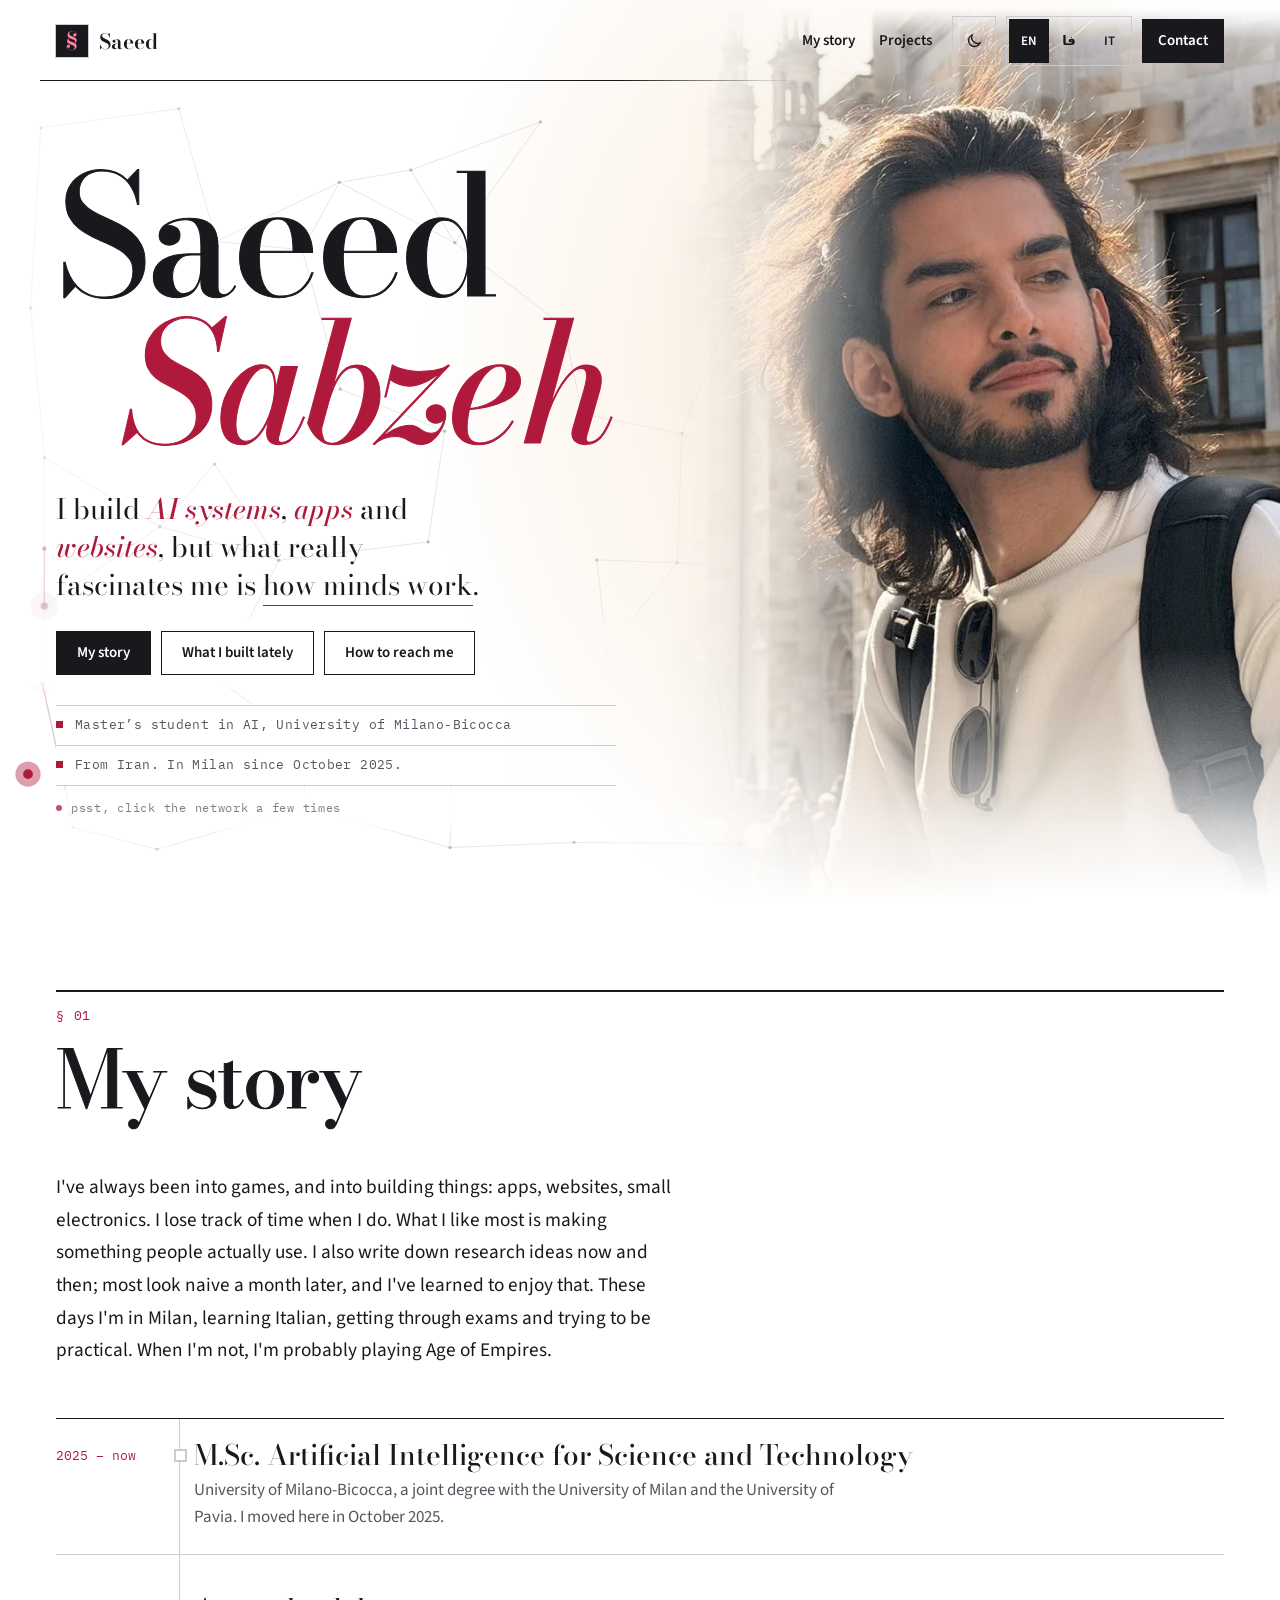
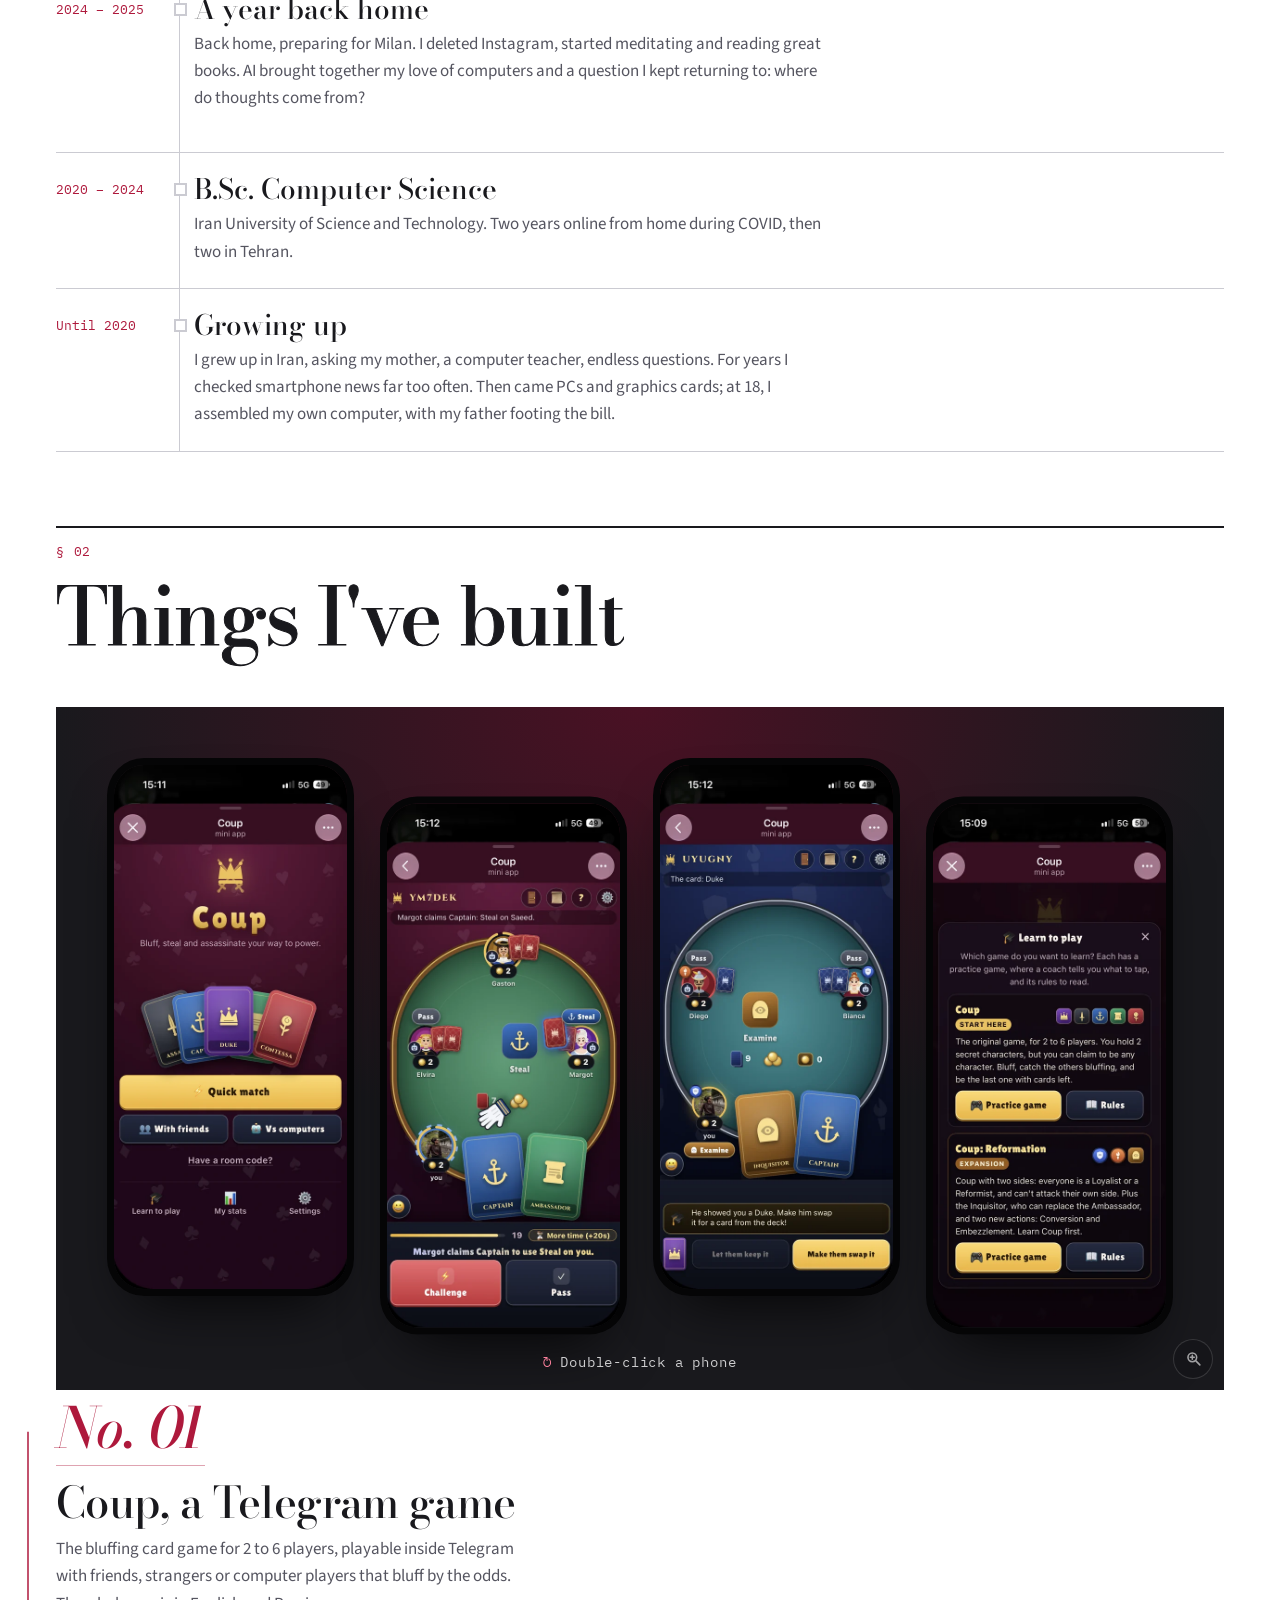
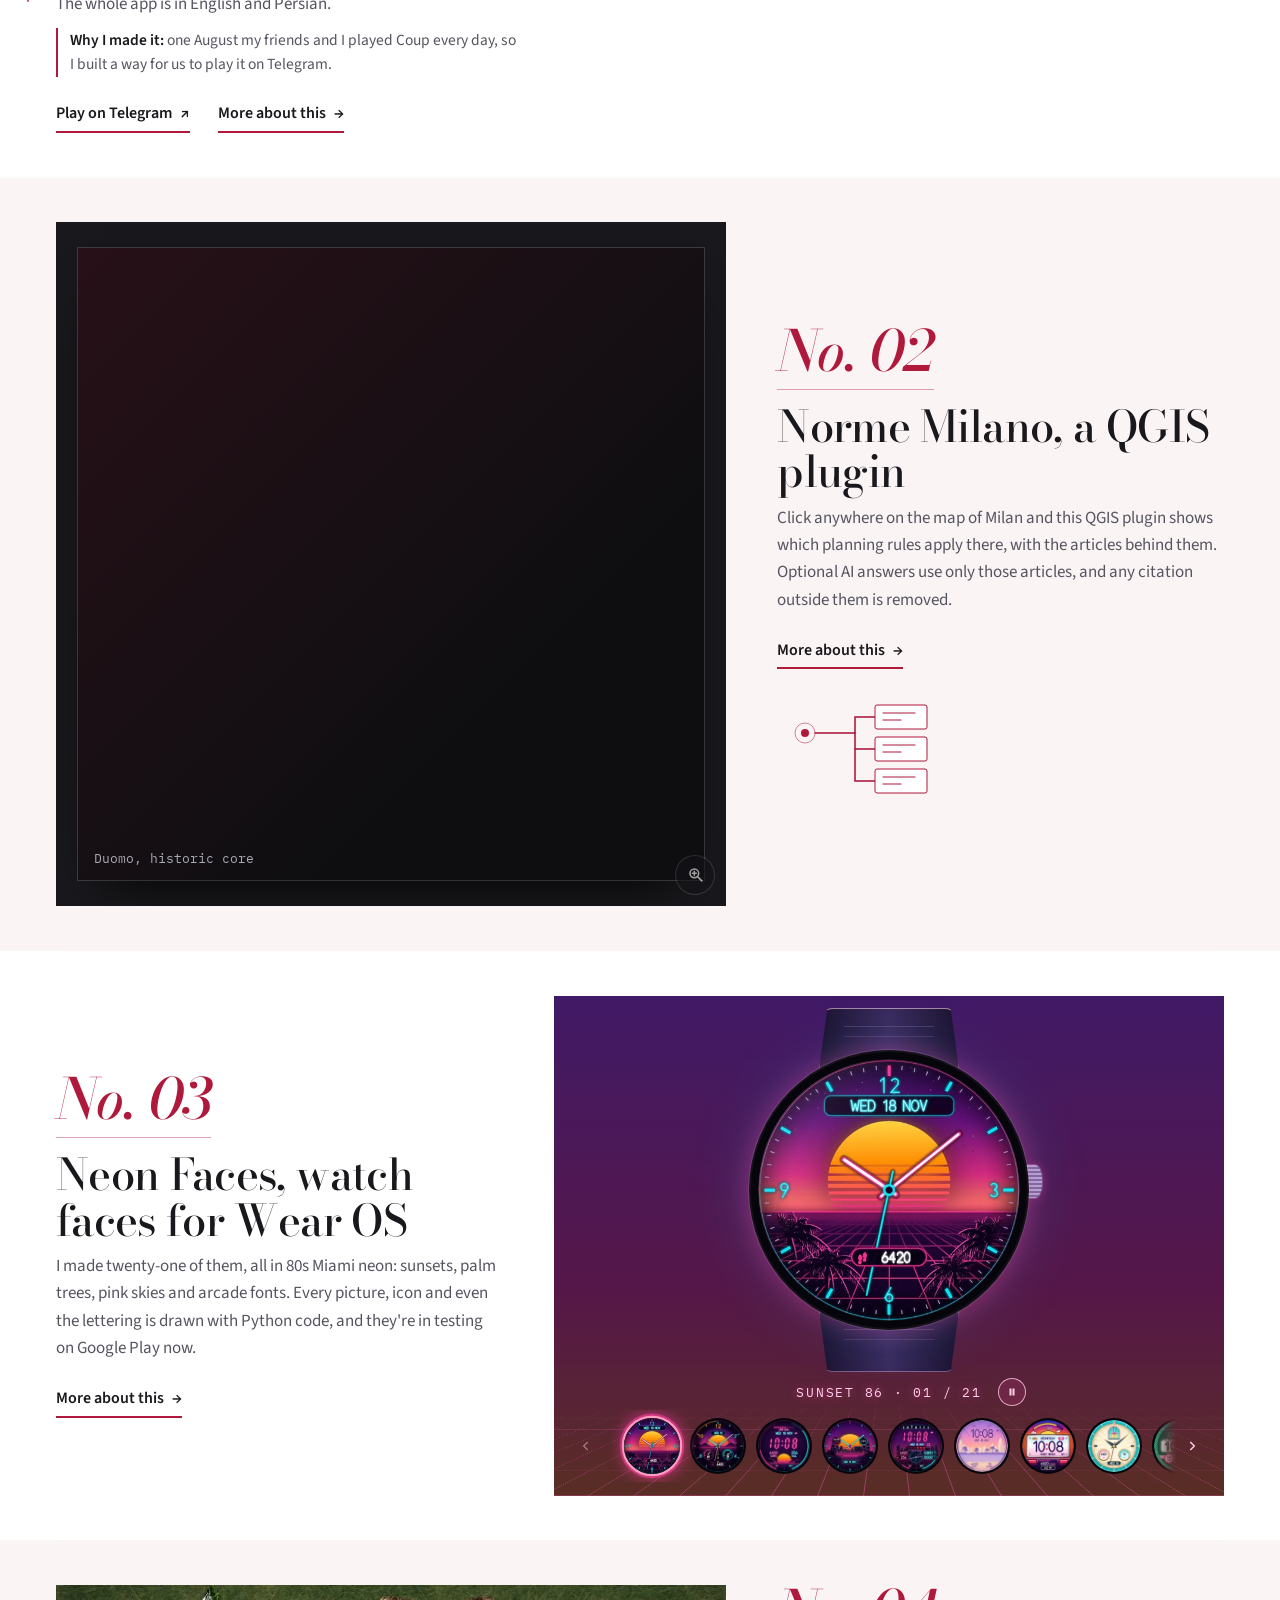
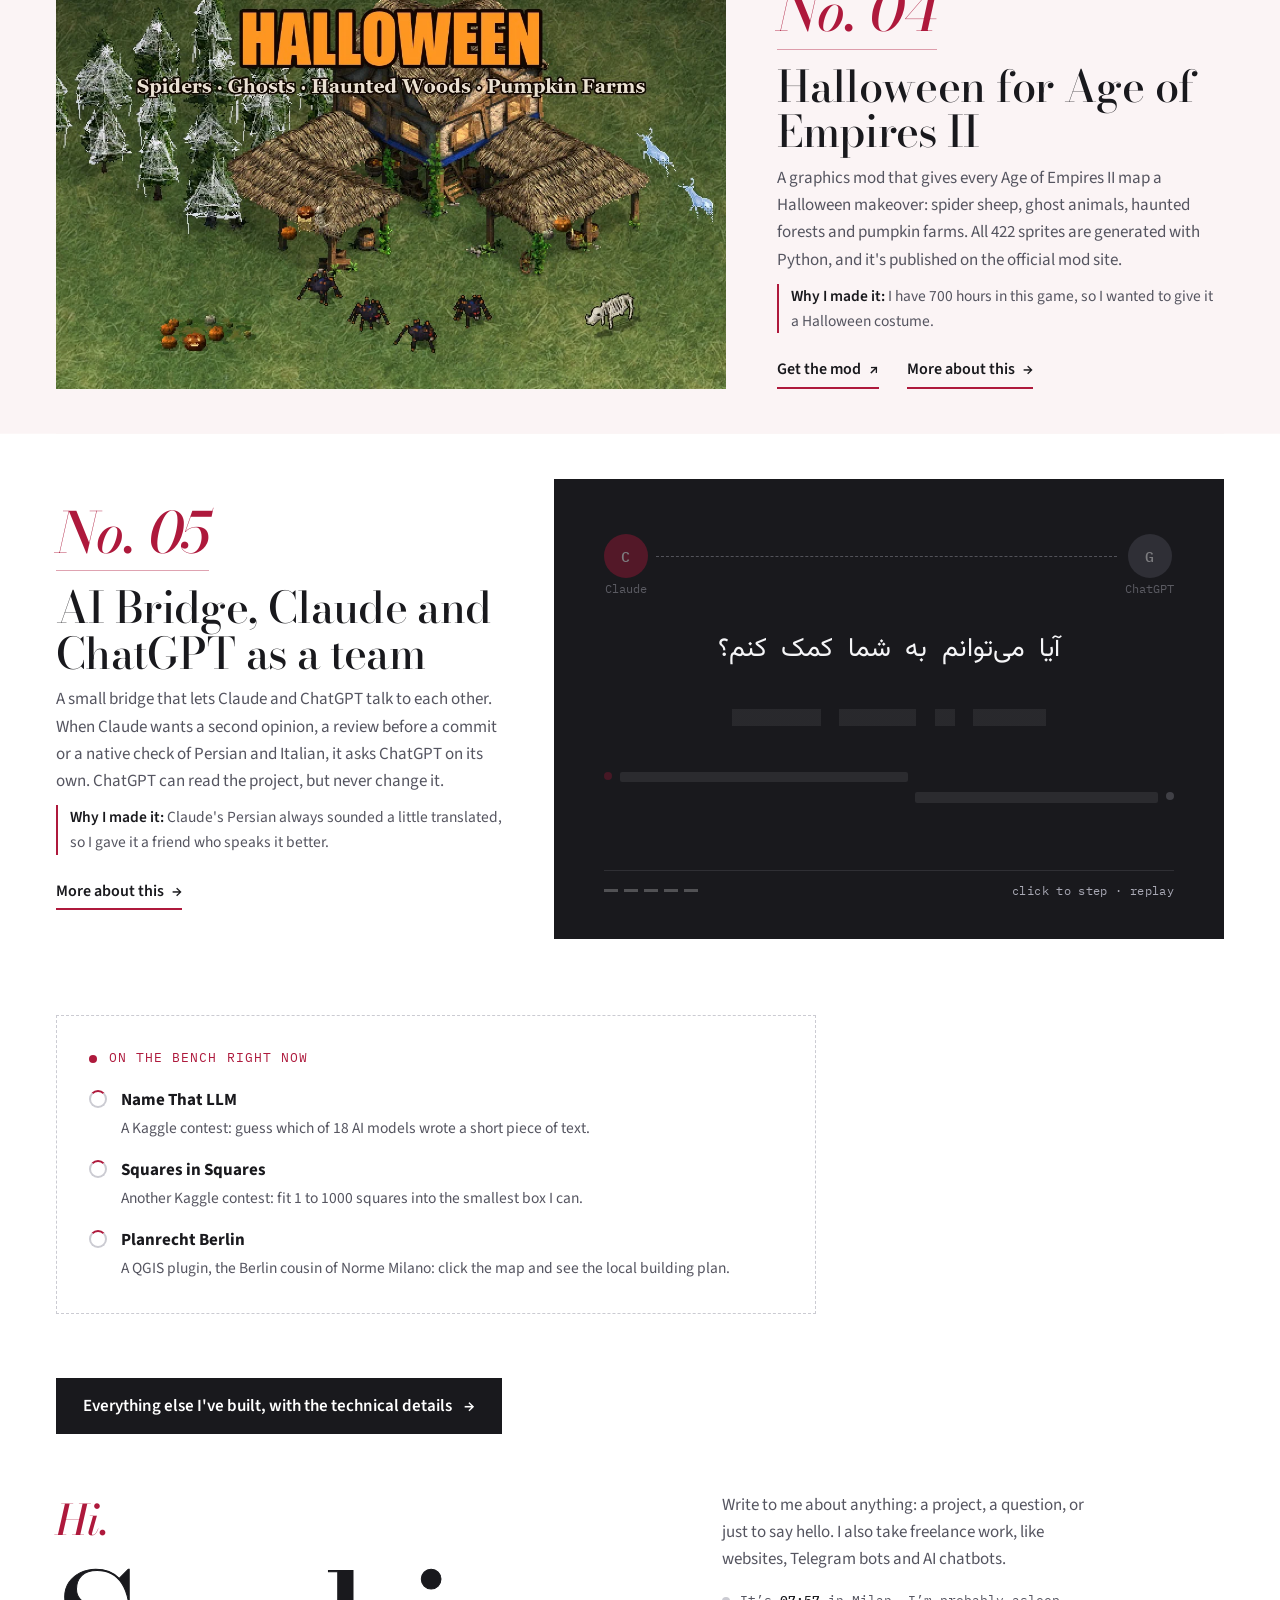
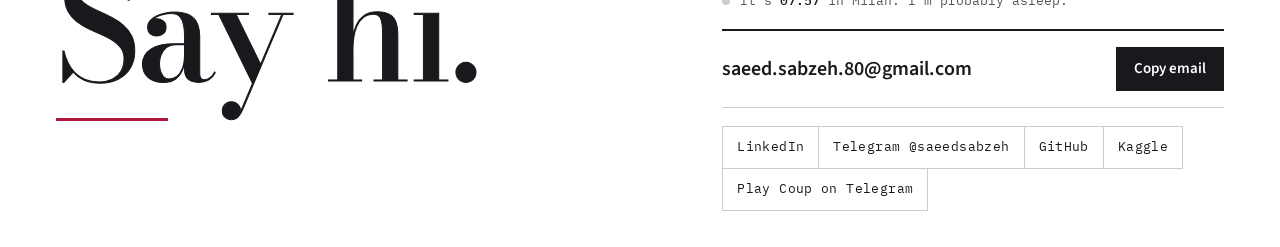
==== commit 6f523db7: "Use the dark hero for link previews og.jpg is now the dark render (the Duomo at night); the og:image" ====
--- a/index.html
+++ b/index.html
@@ -9,7 +9,7 @@
 <link rel="icon" type="image/png" sizes="192x192" href="icon-192.png">
 <meta property="og:title" content="Saeed Sabzeh">
 <meta property="og:description" content="I build AI systems, apps and websites, but what really fascinates me is how minds work. AI master's student at the University of Milano-Bicocca.">
-<meta property="og:image" content="https://saeedsabzeh.com/og.jpg?v=2">
+<meta property="og:image" content="https://saeedsabzeh.com/og.jpg?v=3">
 <meta property="og:image:width" content="1200">
 <meta property="og:image:height" content="630">
 <meta property="og:image:alt" content="Saeed Sabzeh">
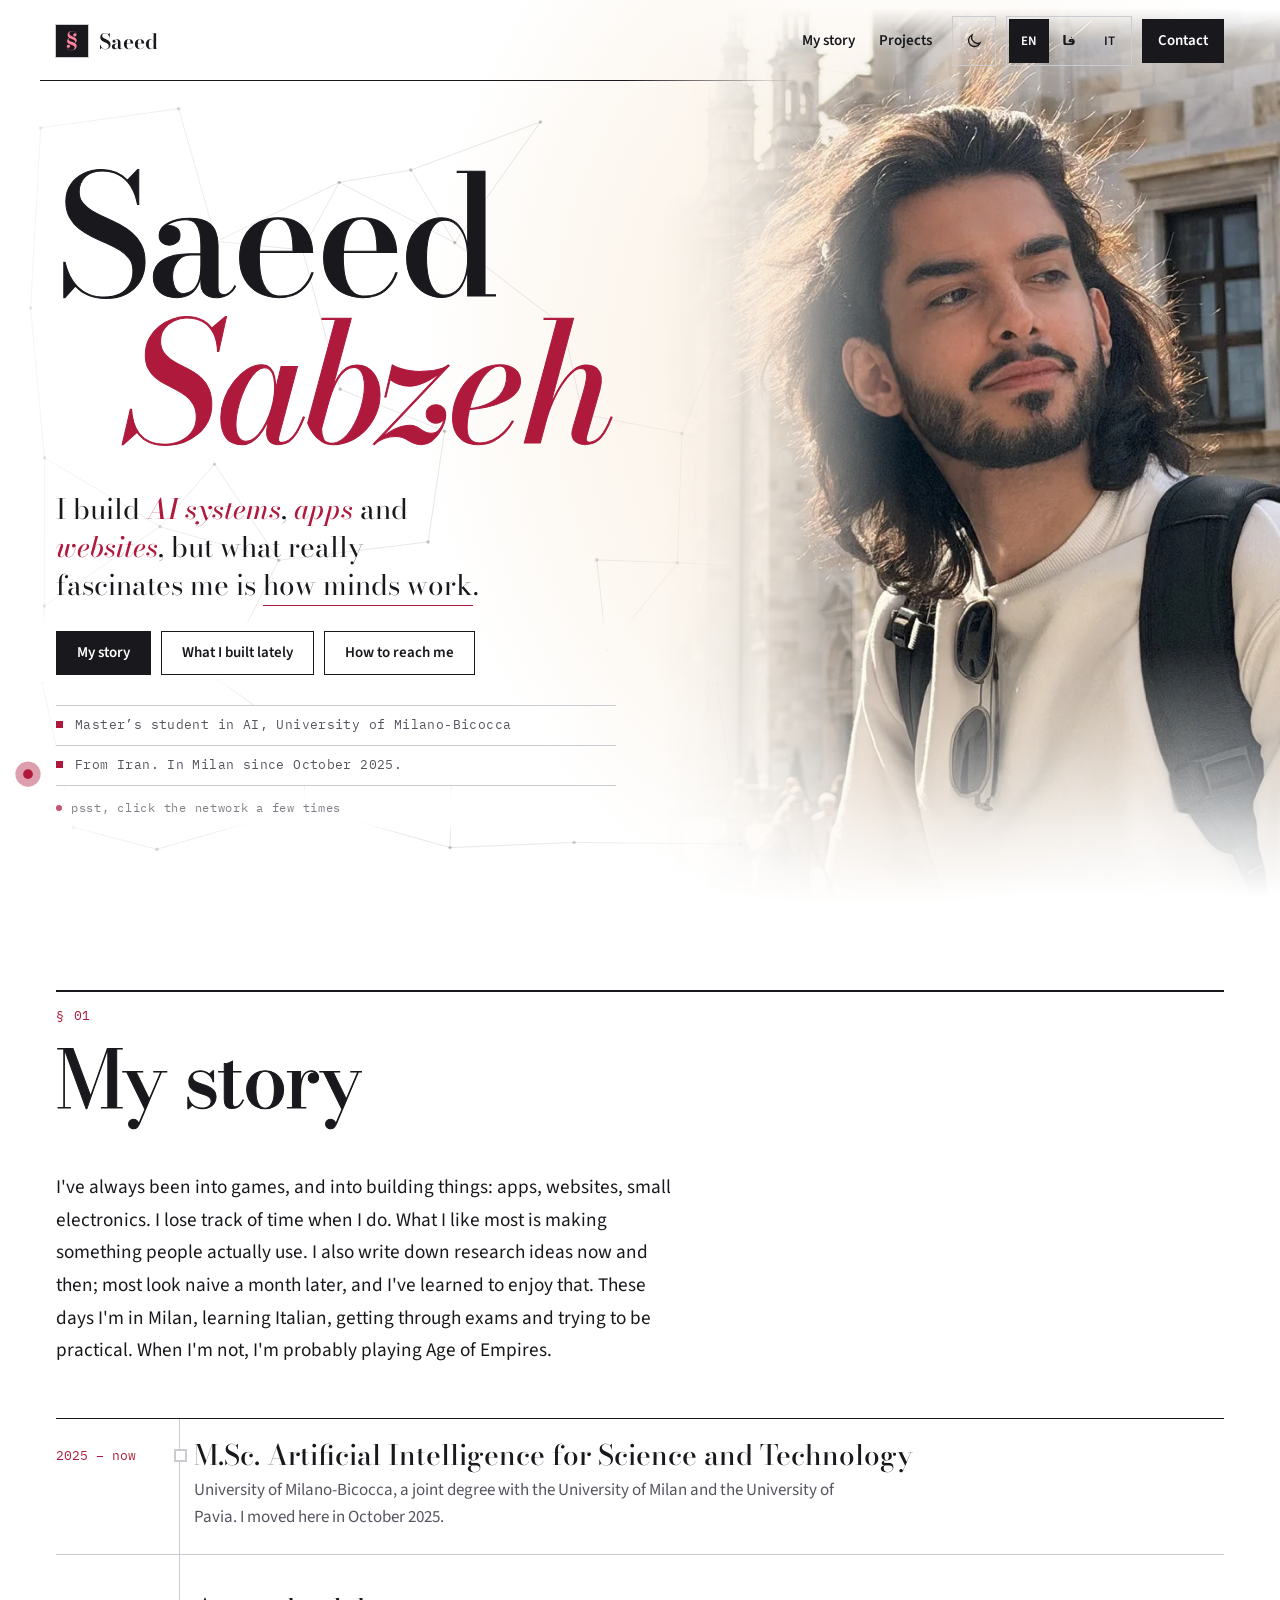
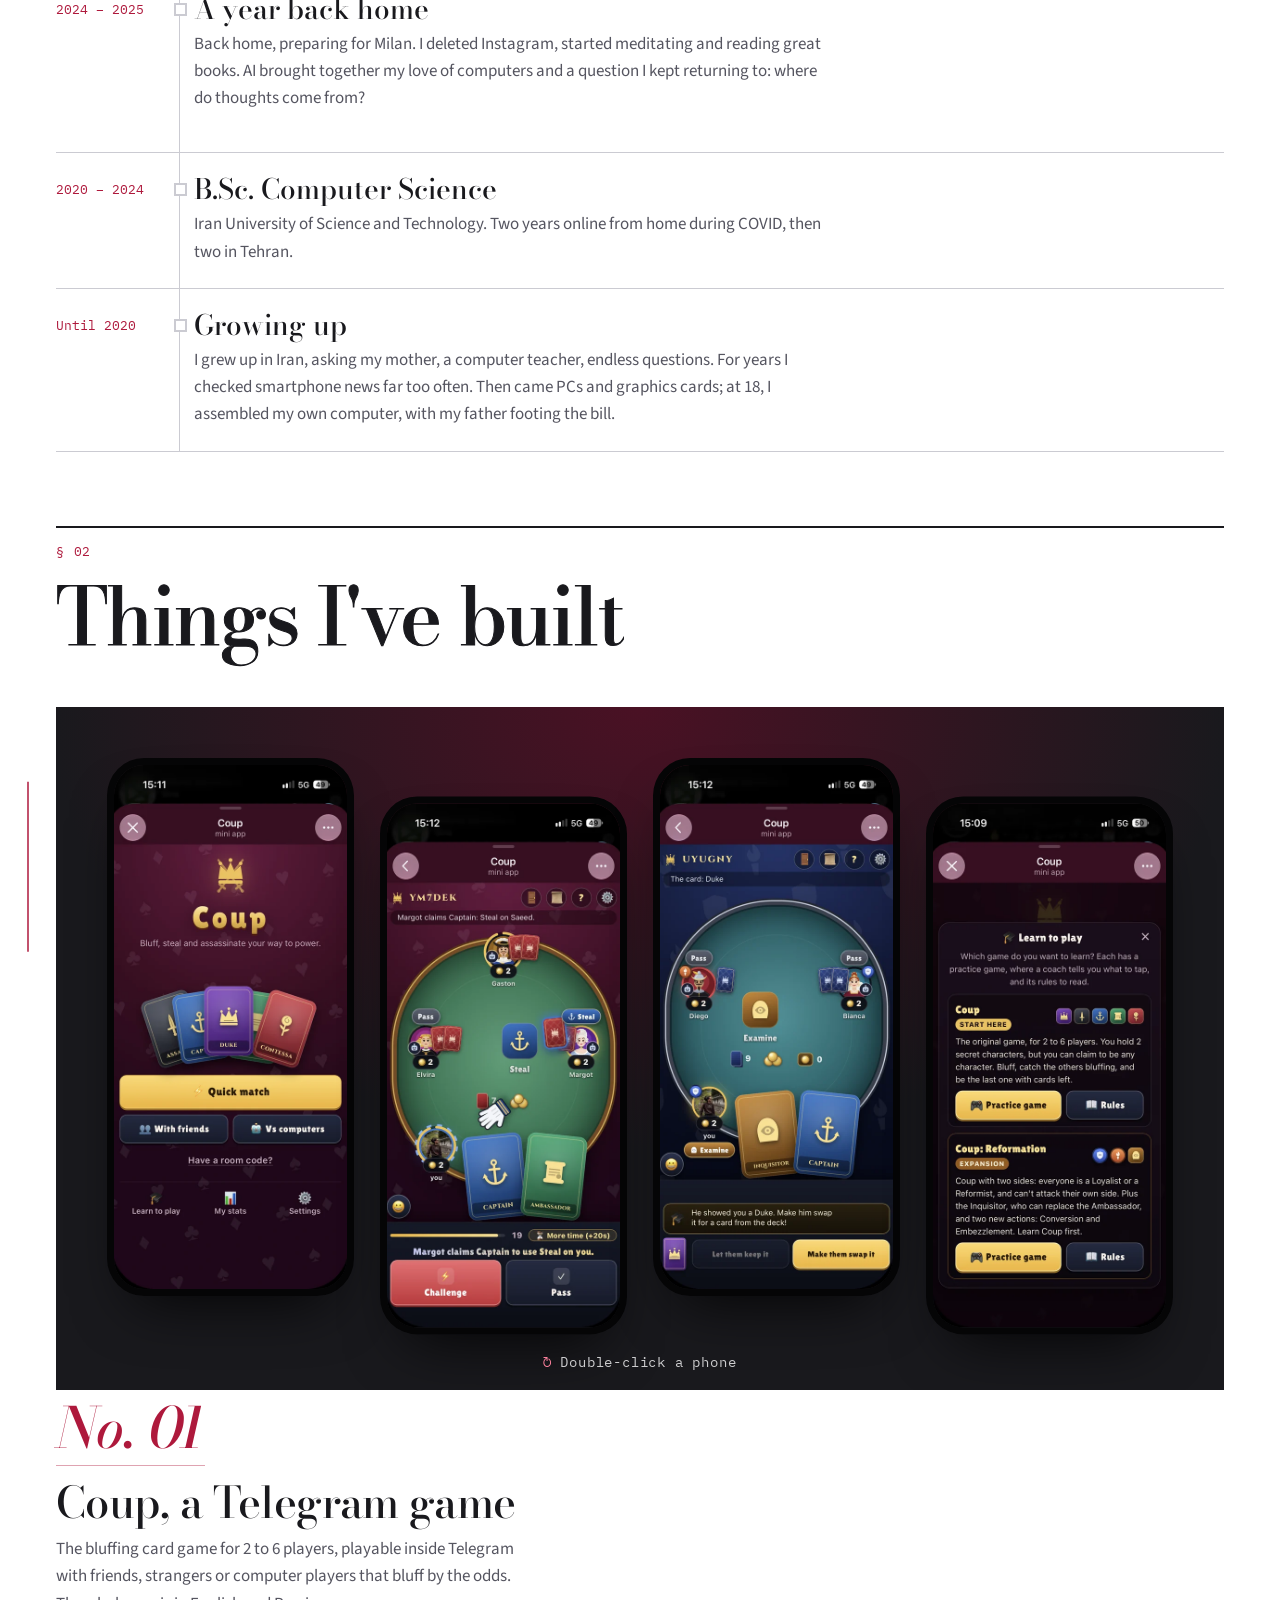
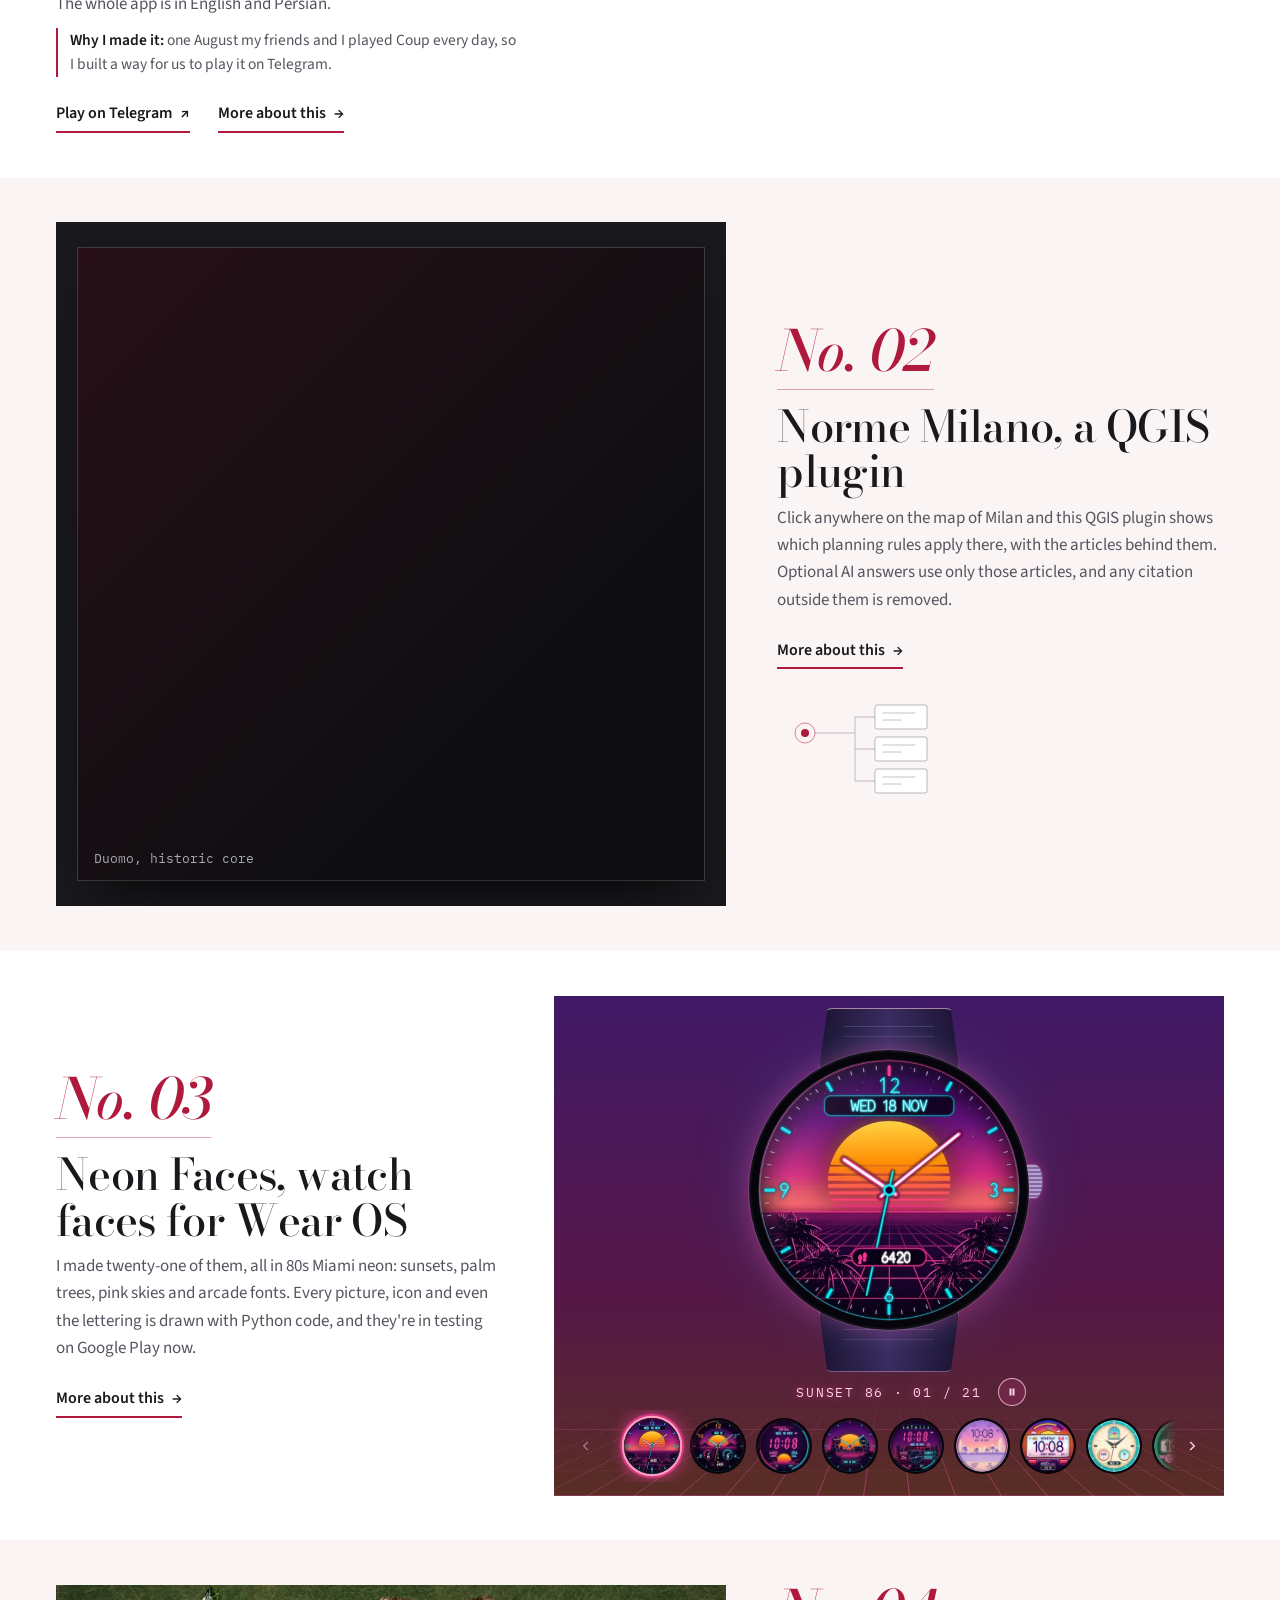
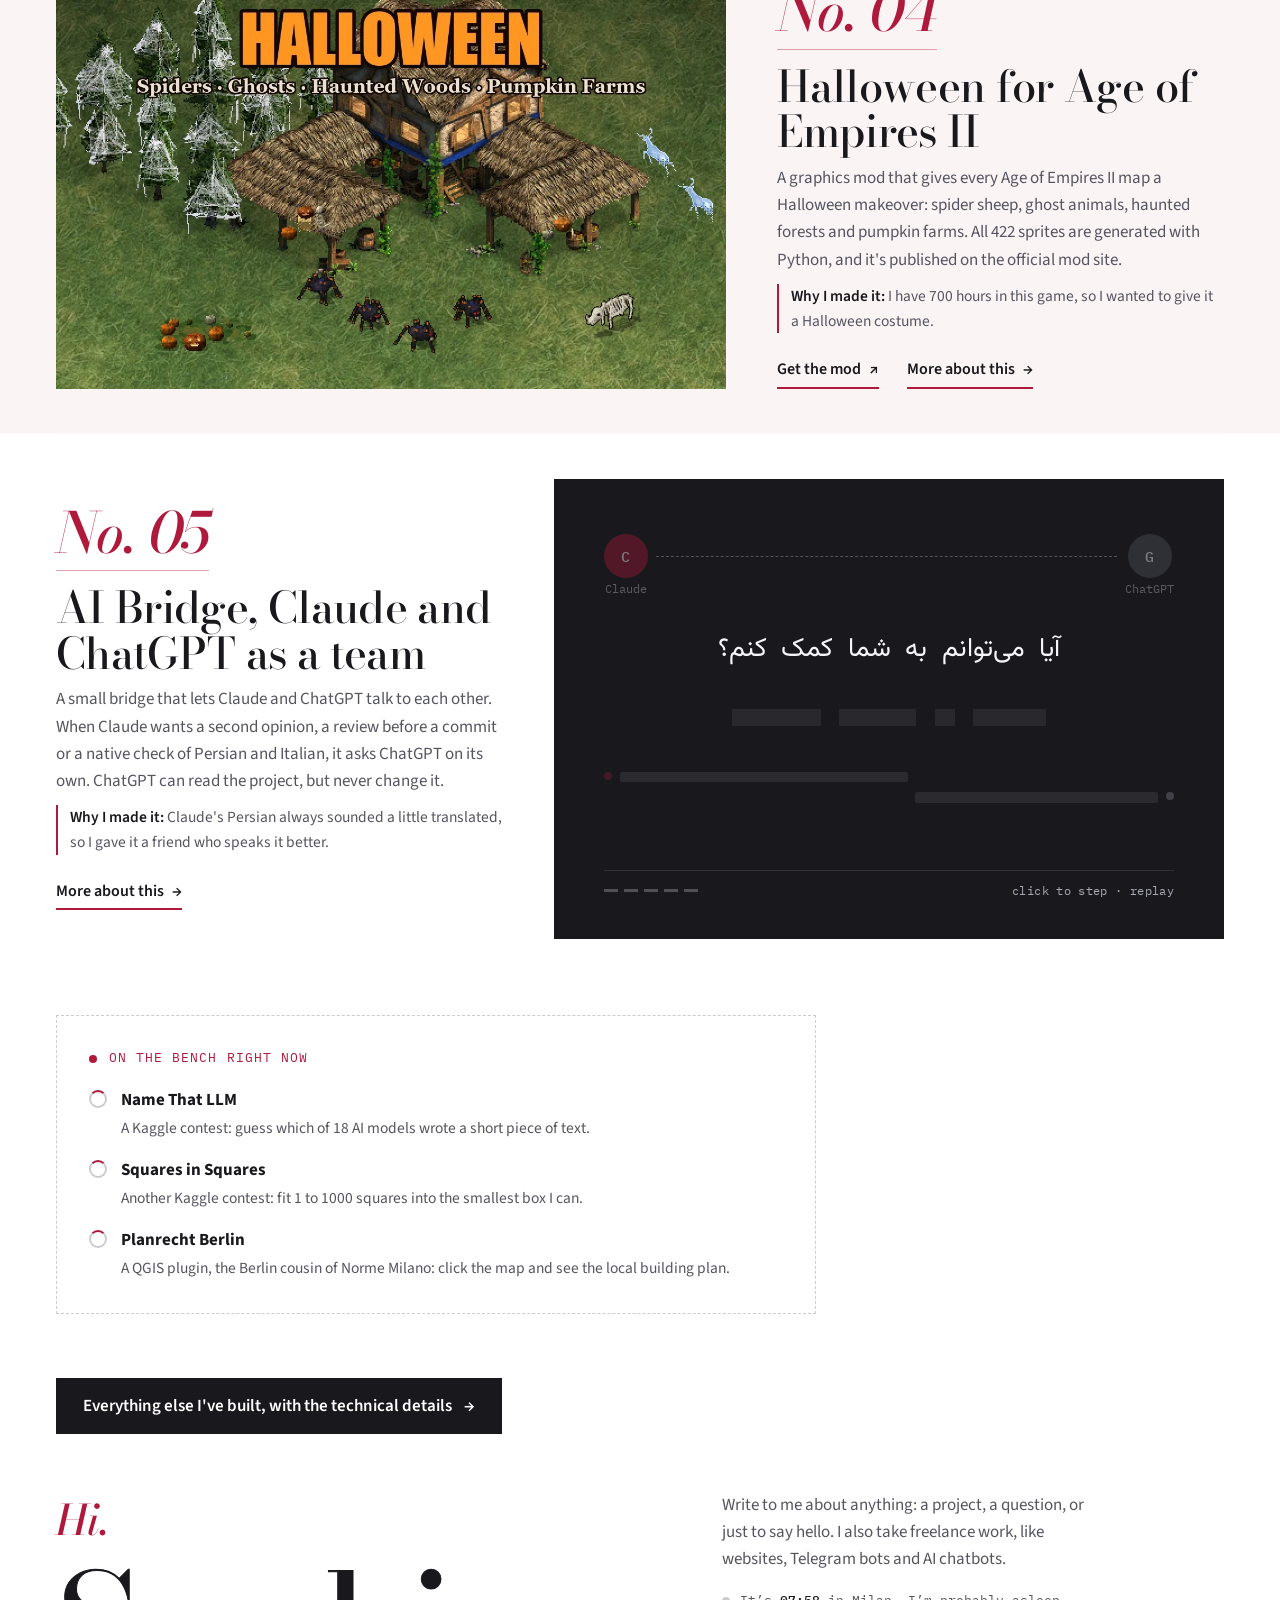
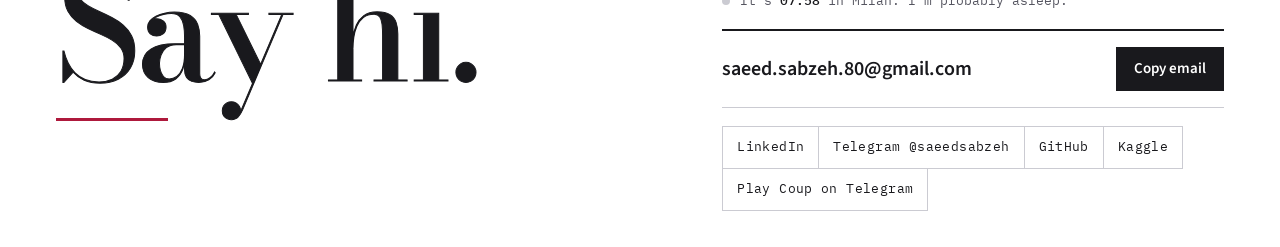
==== commit 8c1fd179: "Keep the night lamp dimmer off the face The dimmer that softens the street lamp in the night photo r" ====
--- a/index.html
+++ b/index.html
@@ -9,7 +9,7 @@
 <link rel="icon" type="image/png" sizes="192x192" href="icon-192.png">
 <meta property="og:title" content="Saeed Sabzeh">
 <meta property="og:description" content="I build AI systems, apps and websites, but what really fascinates me is how minds work. AI master's student at the University of Milano-Bicocca.">
-<meta property="og:image" content="https://saeedsabzeh.com/og.jpg?v=3">
+<meta property="og:image" content="https://saeedsabzeh.com/og.jpg?v=4">
 <meta property="og:image:width" content="1200">
 <meta property="og:image:height" content="630">
 <meta property="og:image:alt" content="Saeed Sabzeh">
@@ -36,7 +36,7 @@
 <link rel="stylesheet" href="assets/thread.css?v=2">
 <link rel="stylesheet" href="assets/sketch.css?v=4">
 <link rel="stylesheet" href="assets/bridge.css?v=4">
-<link rel="stylesheet" href="assets/hero.css?v=9">
+<link rel="stylesheet" href="assets/hero.css?v=10">
 </head>
 <body>
 <header class="top">
--- a/assets/hero.css
+++ b/assets/hero.css
@@ -146,7 +146,8 @@
 /* day: wash the left toward the page colour; night: dim the street lamp */
 .hp::before,.hp::after{content:"";position:absolute;inset:0;z-index:1;transition:opacity var(--t-swap) var(--ease-soft)}
 .hp::before{opacity:var(--hp-wash);background:linear-gradient(to right,color-mix(in srgb,var(--paper) 45%,transparent) 0,color-mix(in srgb,var(--paper) 14%,transparent) 28%,transparent 46%)}
-.hp::after{opacity:var(--hp-dim);background:linear-gradient(to right,rgba(14,14,18,.7) 0,rgba(14,14,18,.5) 42%,transparent 62%)}
+/* the dimmer covers the lamp (about a quarter into the photo) and is gone before the face starts (about 37-40%), so it never shades half of it */
+.hp::after{opacity:var(--hp-dim);background:linear-gradient(to right,rgba(14,14,18,.7) 0,rgba(14,14,18,.55) 24%,rgba(14,14,18,.22) 31%,transparent 36%)}
 /* Vice: a sky-coloured layer hides the page's own skyline and palms under the photo and the text, so one horizon shows */
 .hero::before{content:"";position:absolute;inset:0;z-index:0;pointer-events:none;
   background:var(--sky-bg);opacity:var(--hp-sky);transition:opacity var(--t-swap) var(--ease-soft);
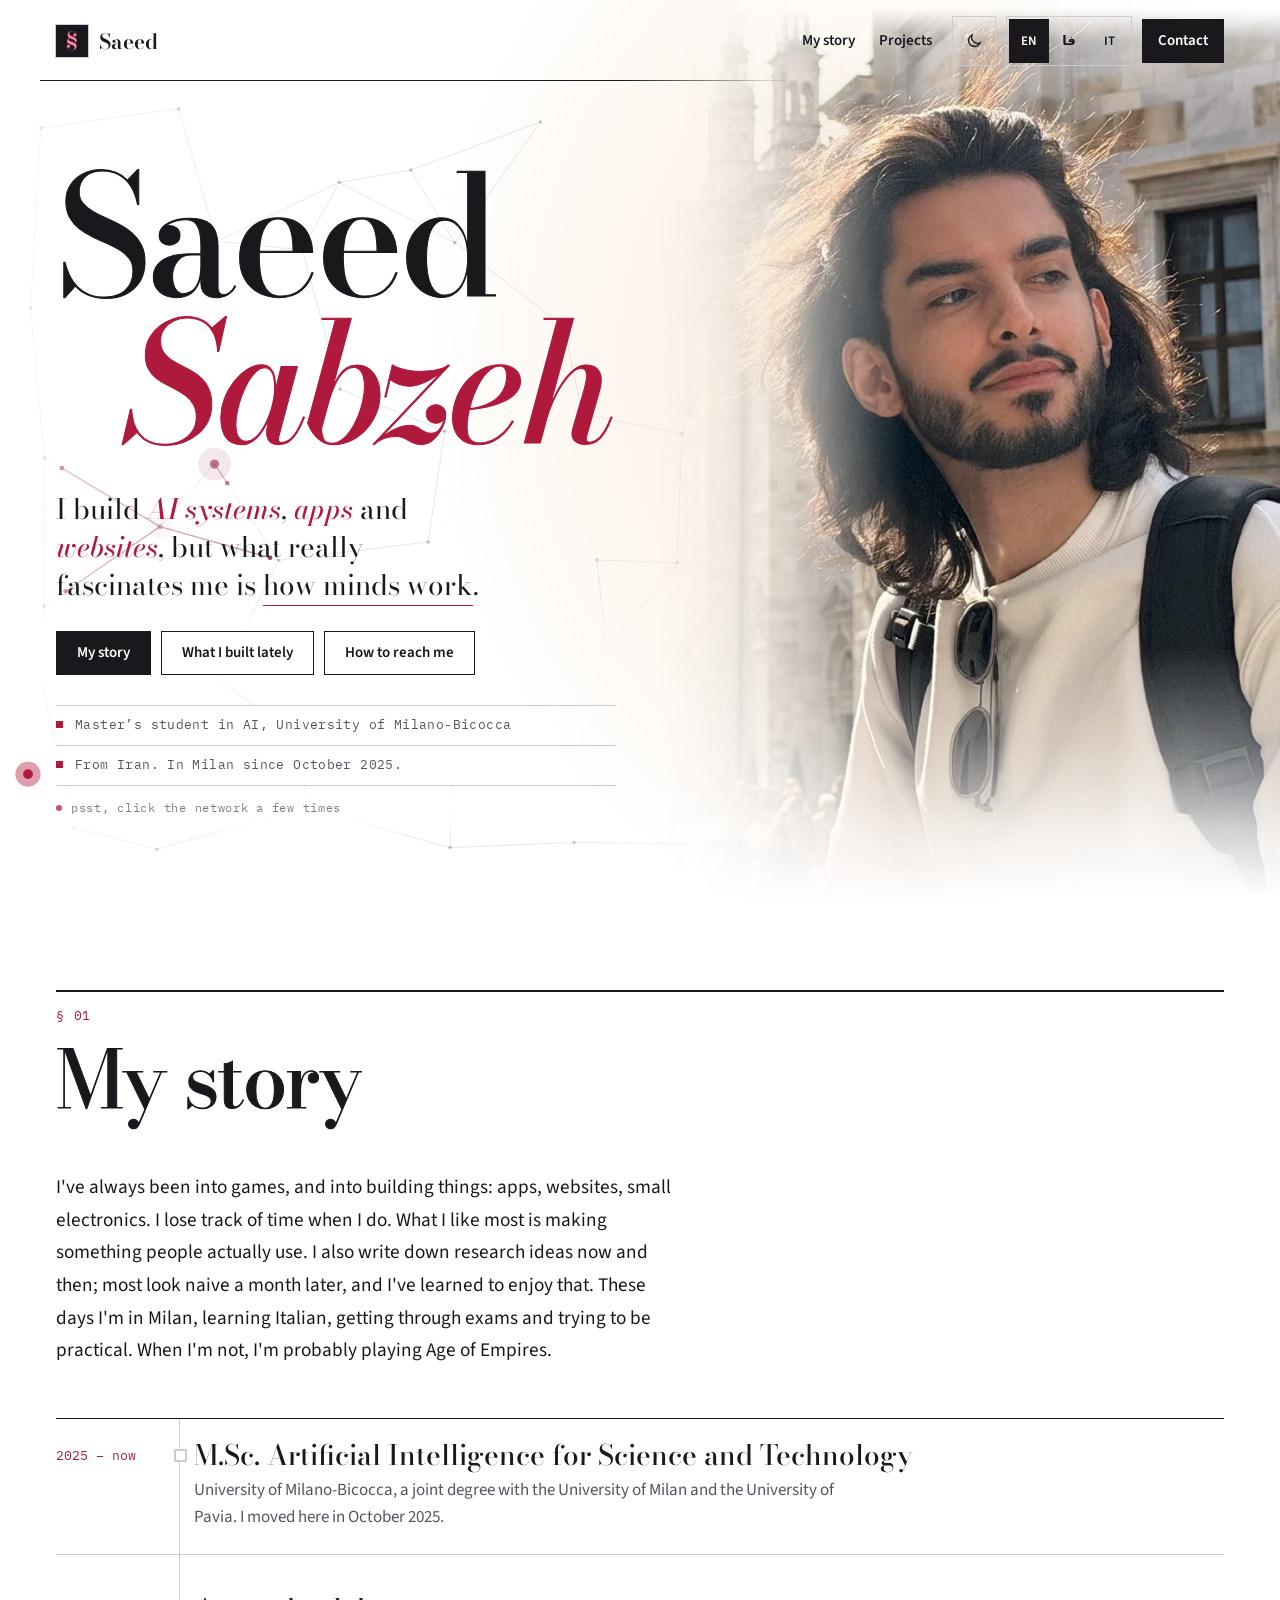
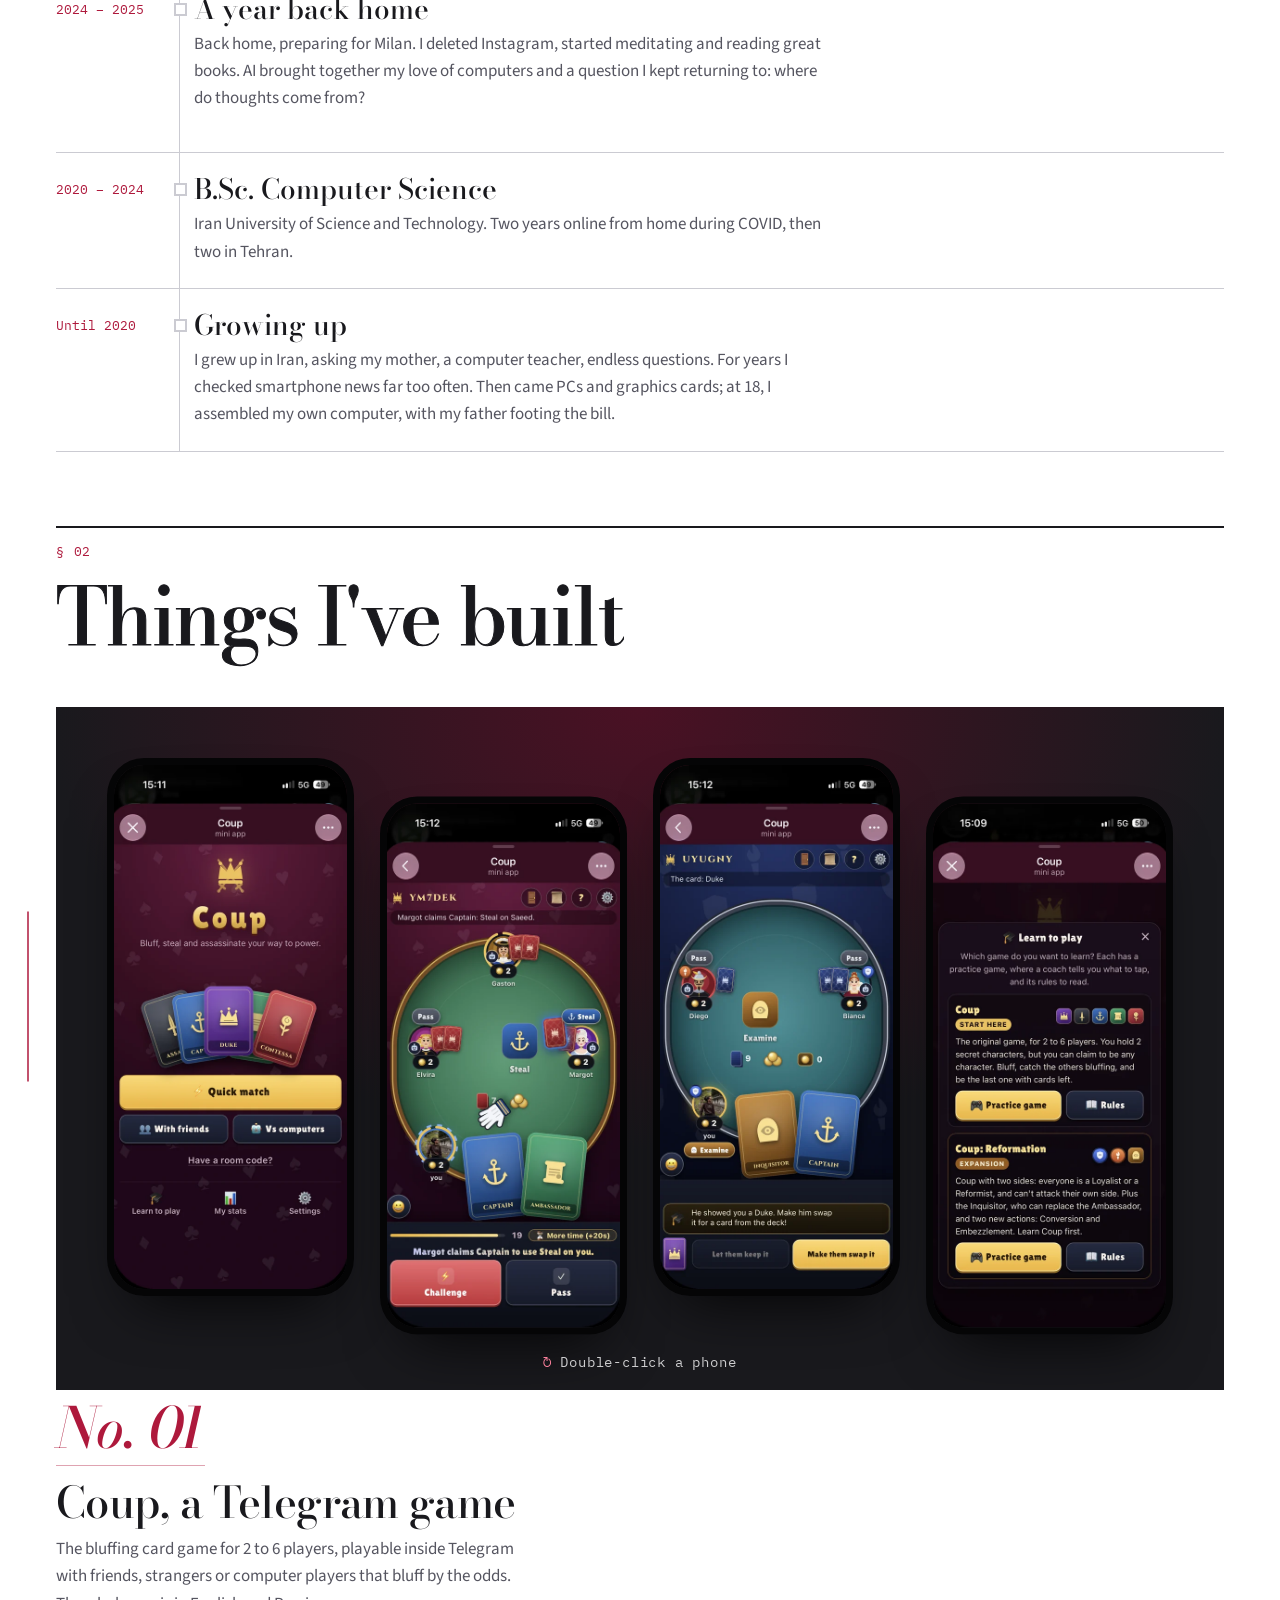
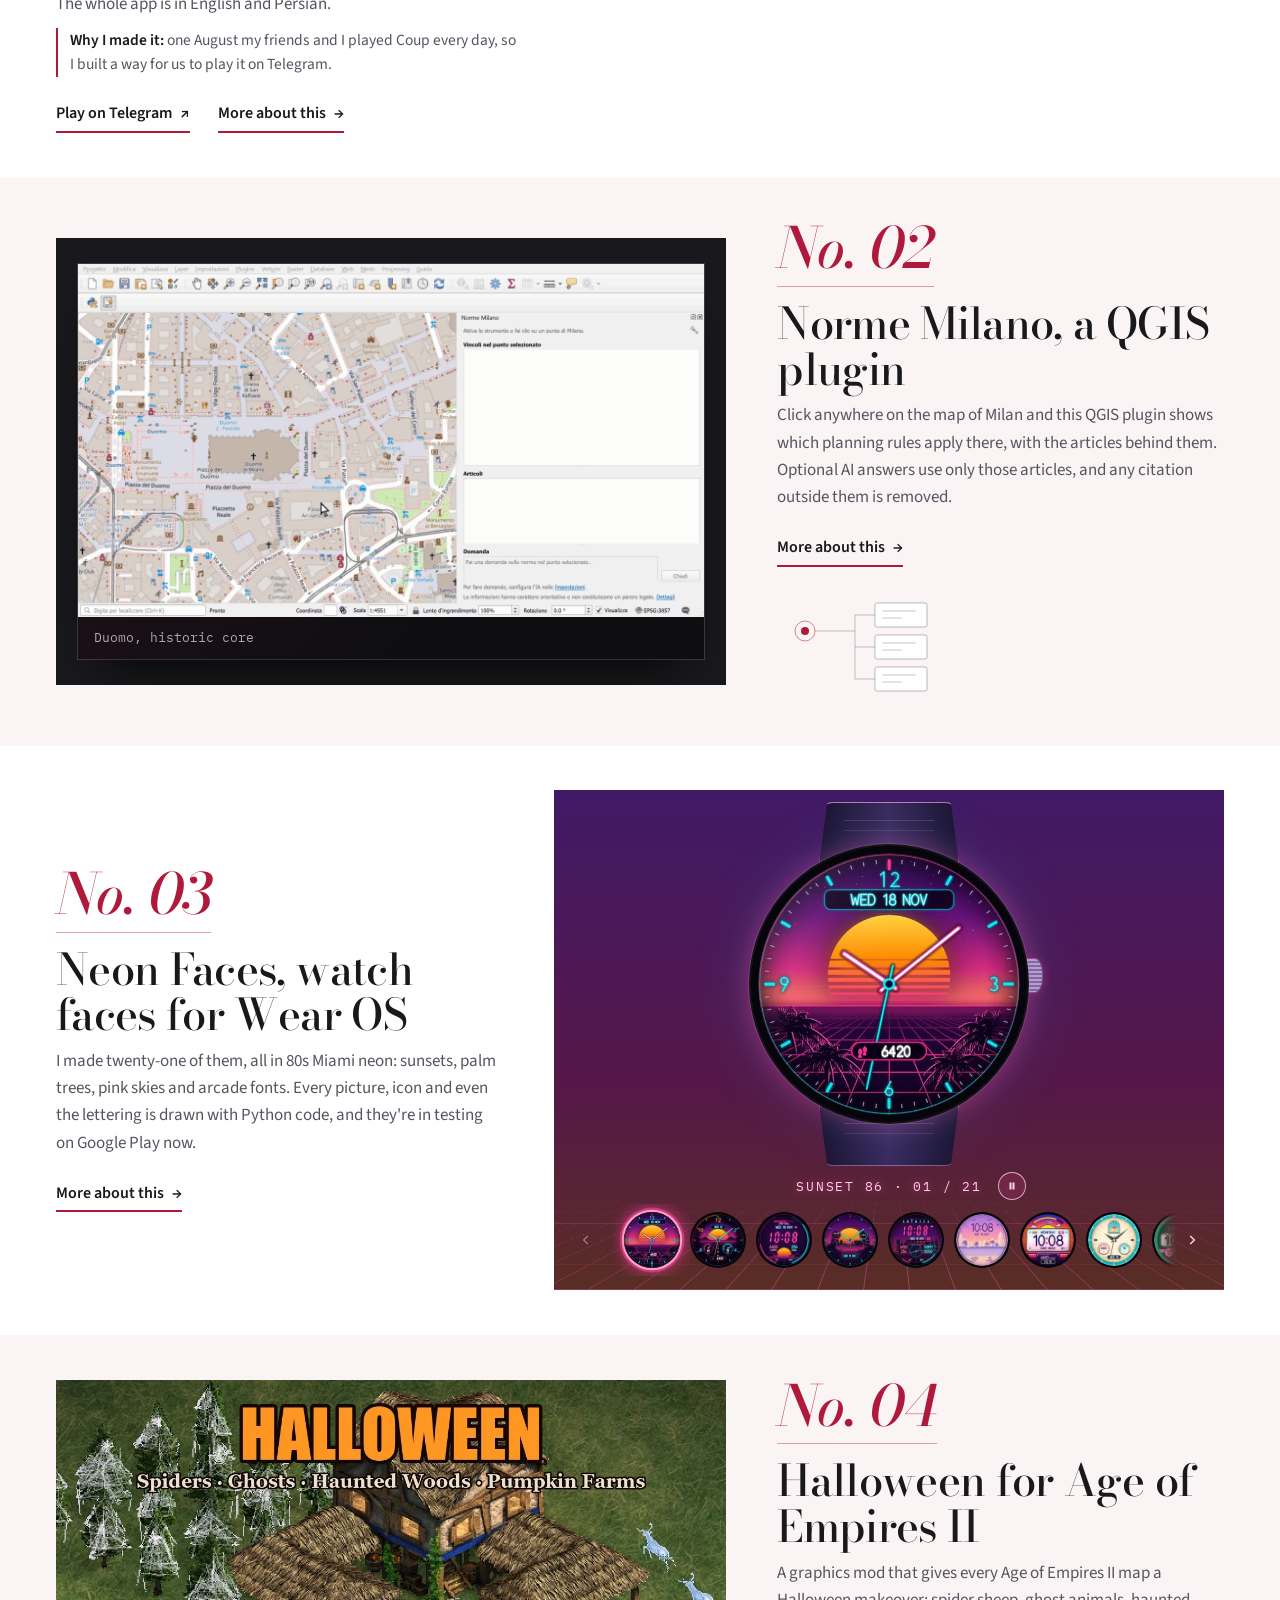
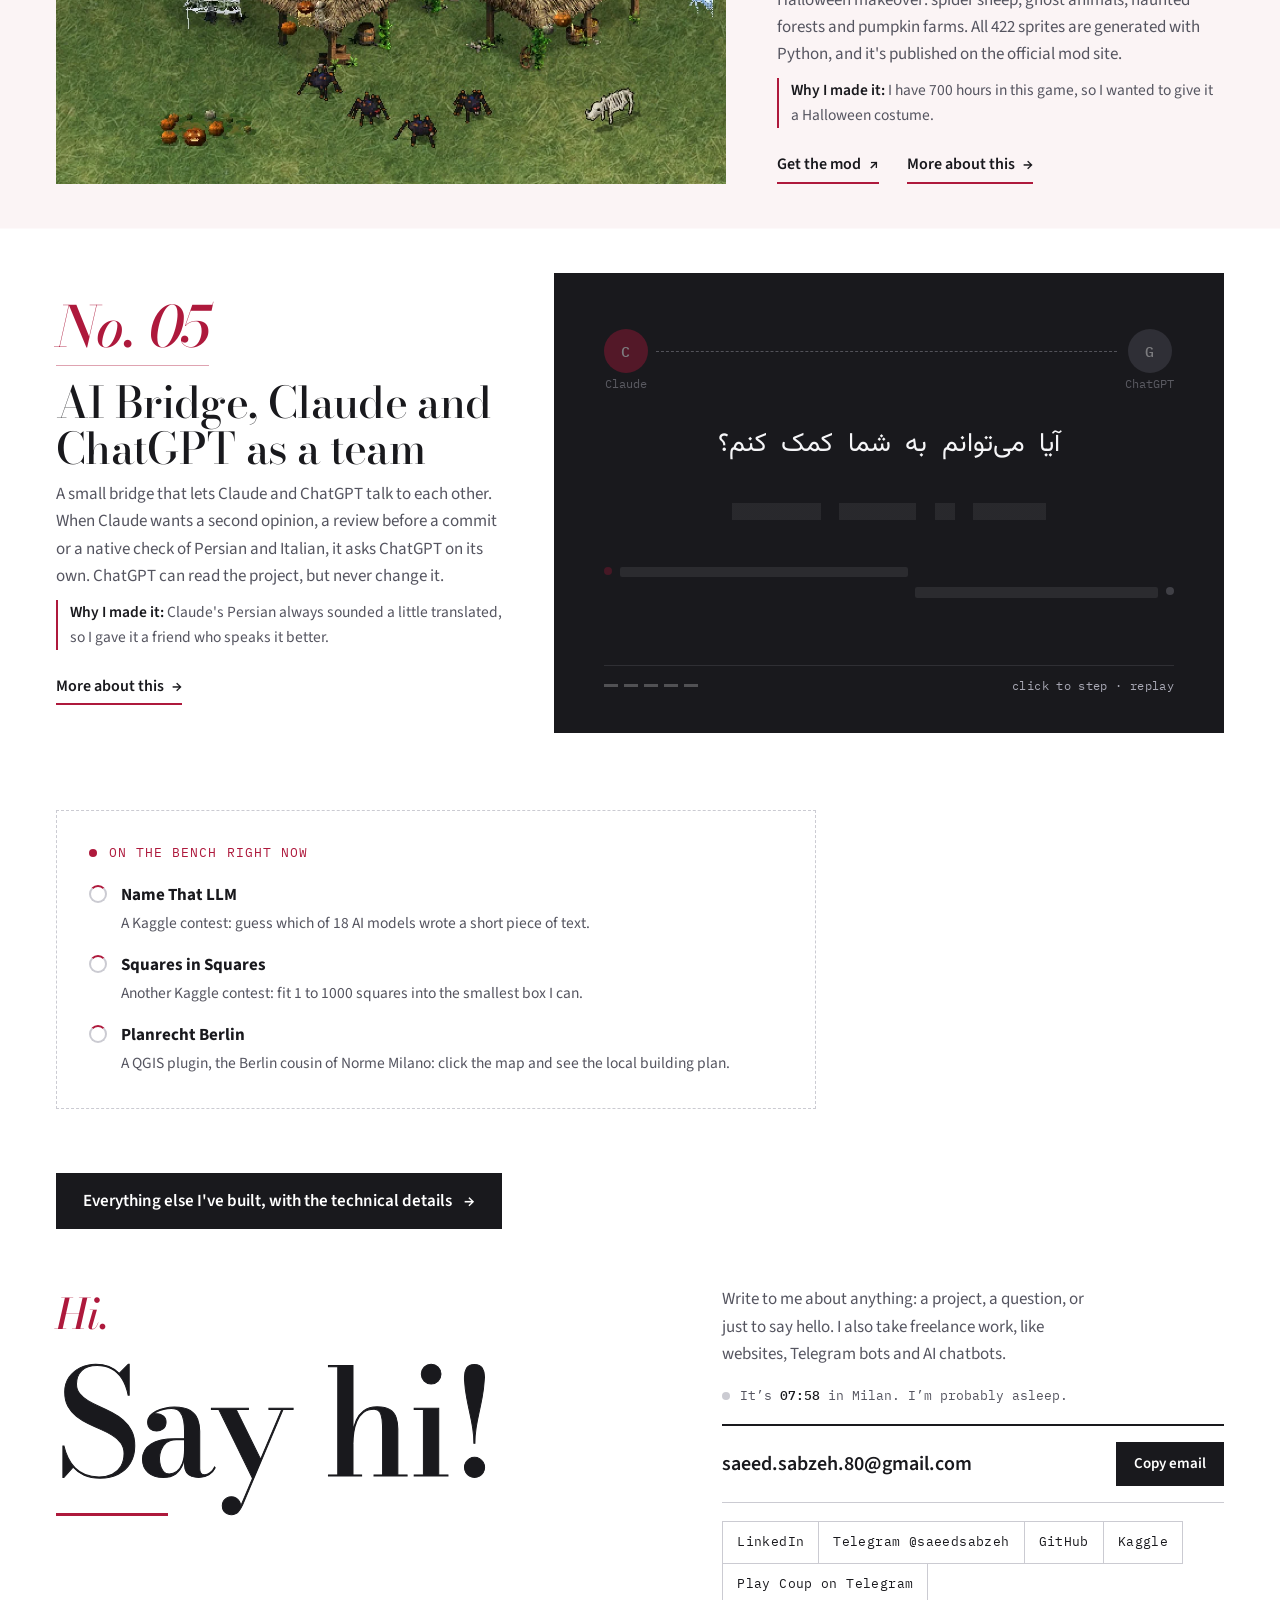
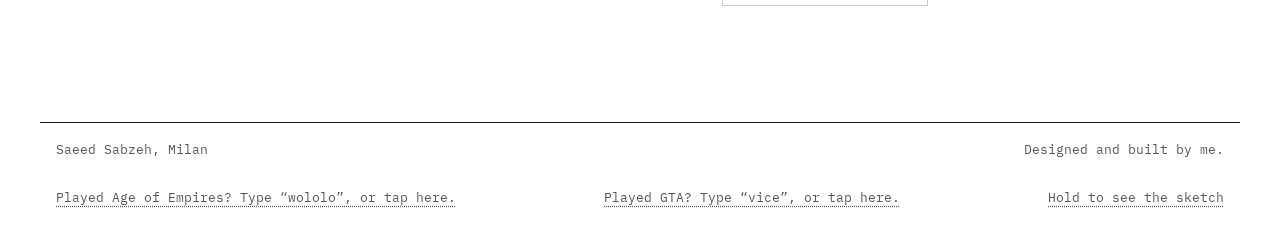
==== commit 15e0d768: "Polish Persian and Italian copy, add the Norme Milano demo - Persian and Italian text reviewed with " ====
--- a/index.html
+++ b/index.html
@@ -32,7 +32,7 @@
 <link rel="preconnect" href="https://fonts.gstatic.com" crossorigin>
 <link href="https://fonts.googleapis.com/css2?family=Bodoni+Moda:ital,opsz,wght@0,6..96,400..700;1,6..96,400..700&family=IBM+Plex+Mono:wght@400;500&family=Markazi+Text:wght@400..700&family=Source+Sans+3:wght@400..700&family=Vazirmatn:wght@400;600;700&display=swap" rel="stylesheet">
 <script>try{var t=localStorage.getItem("theme");if(t==="light"||t==="dark")document.documentElement.dataset.theme=t;if(localStorage.getItem("vice")==="1"){var d=document;d.documentElement.setAttribute("data-vice","1");d.querySelectorAll('meta[name=theme-color]').forEach(function(m){m.content="#b98dba"});var l=d.createElement("link");l.rel="preload";l.as="image";l.href="img/vice-bg.webp";d.head.appendChild(l)};var D=document,pl=D.createElement("link");pl.rel="preload";pl.as="image";pl.setAttribute("fetchpriority","high");var v=D.documentElement.hasAttribute("data-vice"),n=!v&&(t==="dark"||(t!=="light"&&matchMedia("(prefers-color-scheme: dark)").matches));pl.href=v?"img/portrait-vice.webp":n?"img/night.webp":"img/day.webp";if(!v){pl.setAttribute("imagesrcset",n?"img/night-760.webp 760w, img/night.webp 1254w":"img/day-600.webp 600w, img/day.webp 1050w");pl.setAttribute("imagesizes","(max-width:820px) 100vw, 54vw")}D.head.appendChild(pl)}catch(e){}</script>
-<link rel="stylesheet" href="assets/site.css?v=53">
+<link rel="stylesheet" href="assets/site.css?v=54">
 <link rel="stylesheet" href="assets/thread.css?v=2">
 <link rel="stylesheet" href="assets/sketch.css?v=4">
 <link rel="stylesheet" href="assets/bridge.css?v=4">
@@ -123,8 +123,9 @@
           <div class="qshot">
             <figure class="qslide">
                 <a href="img/qgis-duomo.webp" target="_blank" rel="noopener" aria-label="Open the full-size screenshot" data-i-aria-label="openScreenshot"><picture>
+                  <source media="(prefers-reduced-motion: reduce)" srcset="img/qgis-duomo.webp" width="1600" height="860">
                   <source media="(max-width:640px)" srcset="img/qgis-duomo-phone.webp" width="1060" height="998">
-                  <img src="img/qgis-duomo.webp" alt="QGIS with the Norme Milano panel open after a click on the Duomo: a historic-core constraint, the governing articles, and an answer about building a basement" data-i-alt="qgisDuomoAlt" width="1600" height="860" decoding="async">
+                  <img src="img/qgis-duomo-demo.gif" alt="QGIS with the Norme Milano panel open after a click on the Duomo: a historic-core constraint, the governing articles, and an answer about building a basement" data-i-alt="qgisDuomoAlt" width="1280" height="720" decoding="async">
                 </picture></a>
                 <figcaption data-i="qT1">Duomo, historic core</figcaption>
               </figure>
@@ -232,8 +233,8 @@
 <section class="sec contact" id="contact" aria-labelledby="cH">
   <div class="wrap">
     <div class="hello-wrap" data-sk>
-      <div class="hello" aria-hidden="true"><span lang="en" dir="ltr">Hi.</span><span lang="fa" dir="rtl">سلام.</span><span lang="it" dir="ltr">Ciao.</span></div>
-      <h2 class="h2" id="cH" data-i="cH">Say hi.</h2>
+      <div class="hello" aria-hidden="true"><span lang="en" dir="ltr">Hi.</span><span lang="fa" dir="rtl">هی.</span><span lang="it" dir="ltr">Ehi.</span></div>
+      <h2 class="h2" id="cH" data-i="cH">Say hi!</h2>
     </div>
     <div class="cbox" data-sk>
       <p class="cnote" data-i="cNote">Write to me about anything: a project, a question, or just to say hello. I also take freelance work, like websites, Telegram bots and AI chatbots.</p>
@@ -253,12 +254,12 @@
 
 <footer><div class="wrap"><span data-i="ft1">Saeed Sabzeh, Milan</span><button type="button" class="egg" data-i="wololoHint">Played Age of Empires? Type &ldquo;wololo&rdquo;, or tap here.</button><button type="button" class="egg vice-leave vice-btn" data-i="viceHint" data-en-leave="Leave Vice City">Played GTA? Type &ldquo;vice&rdquo;, or tap here.</button><button type="button" class="egg sk-hold" data-i="skHold">Hold to see the sketch</button><span data-i="ft2">Designed and built by me.</span></div></footer>
 
-<script src="assets/i18n.js?v=30"></script>
+<script src="assets/i18n.js?v=32"></script>
 <script src="assets/site.js?v=46"></script>
 <script src="assets/thread.js?v=4"></script>
 <script src="assets/sketch.js?v=2"></script>
 <script src="assets/bridge.js?v=5"></script>
-<script src="assets/hero.js?v=6"></script>
+<script src="assets/hero.js?v=7"></script>
 <script data-goatcounter="https://saeedsabzeh123.goatcounter.com/count" async src="//gc.zgo.at/count.js"></script>
 </body>
 </html>
--- a/assets/site.css
+++ b/assets/site.css
@@ -659,7 +659,7 @@
 /* ======== round 3: hero portrait card, Say hi balance, Persian name weight, phone thread ======== */
 
 /* Say hi: columns top-aligned, tighter gap above, a bigger word with a rule under it so the left side carries its weight */
-.contact{padding-top:clamp(12px,2vw,32px)}
+.contact{padding-top:clamp(12px,2vw,32px);overflow-x:clip} /* the heading's hover glow is wider than a full-width heading; keep it from widening the page */
 #work{padding-bottom:clamp(14px,2.5vw,36px)}
 .contact .wrap{align-items:start}
 .hello-wrap{max-width:640px}
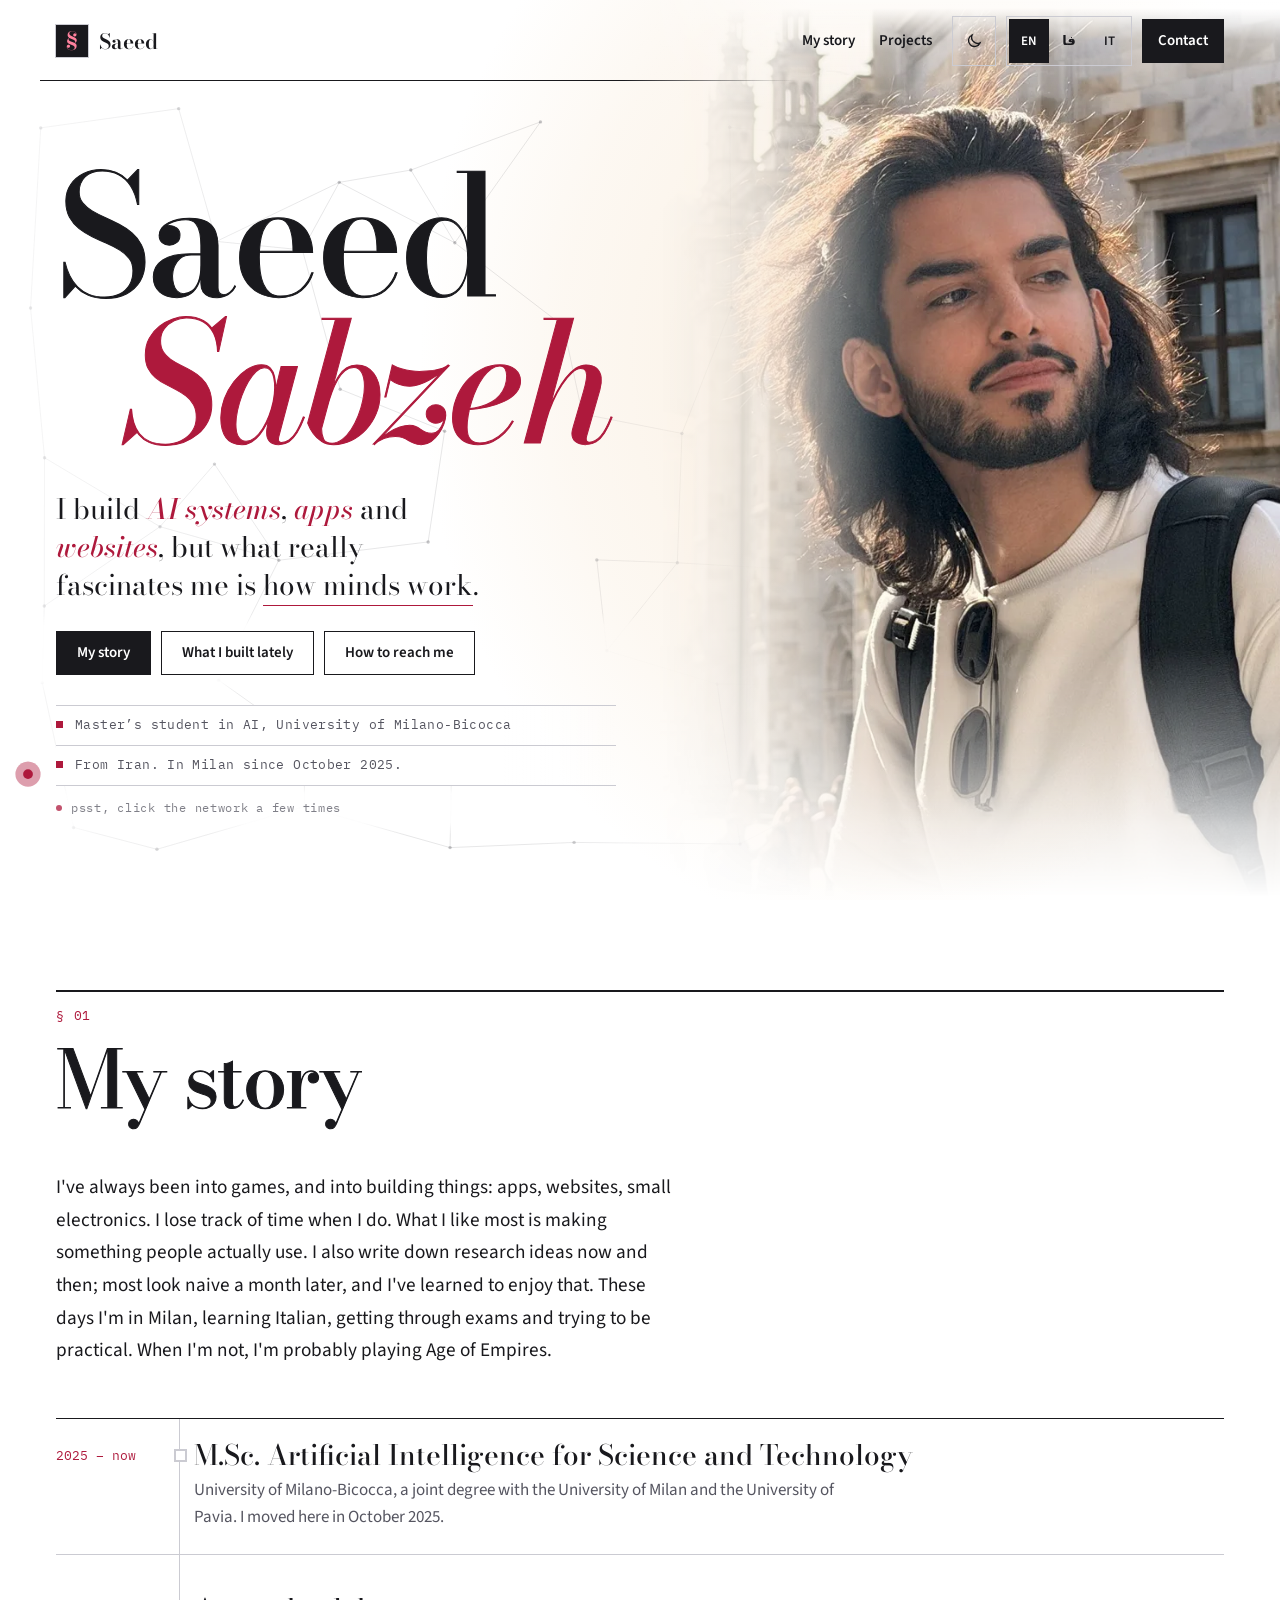
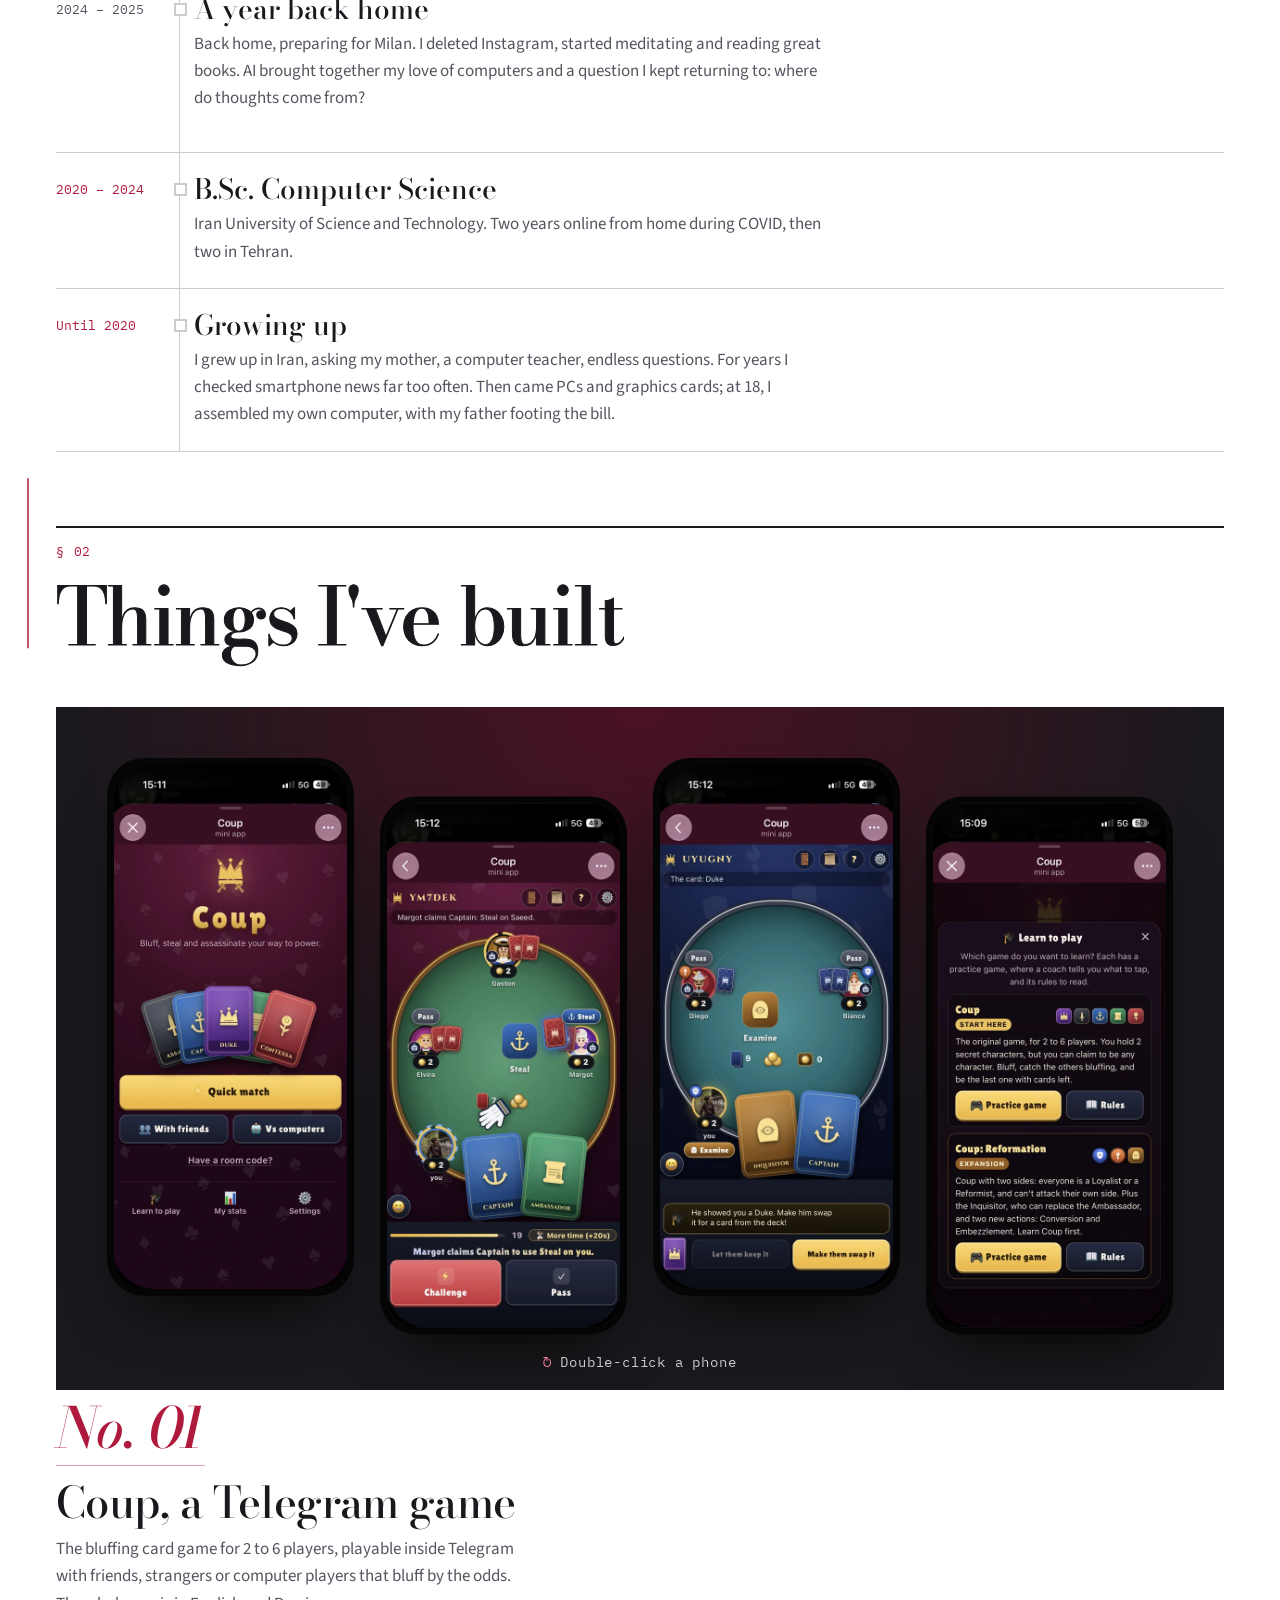
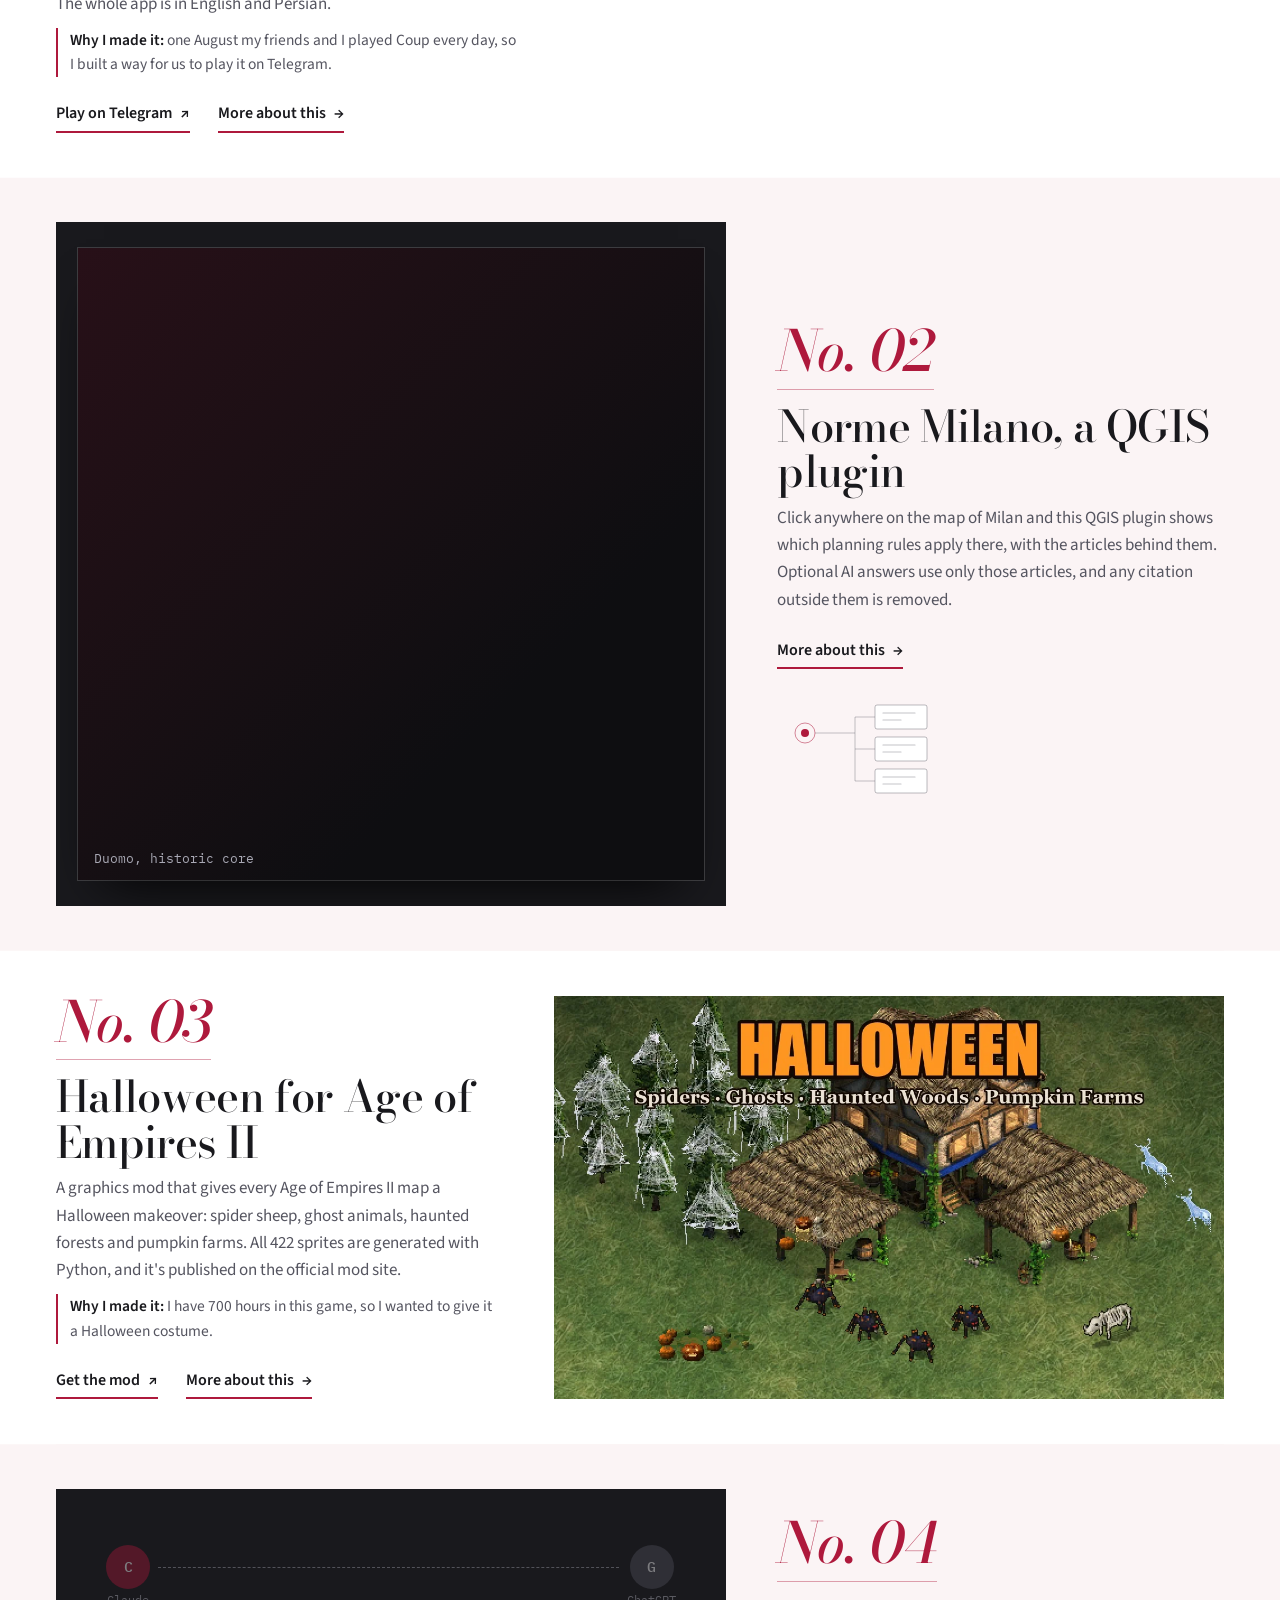
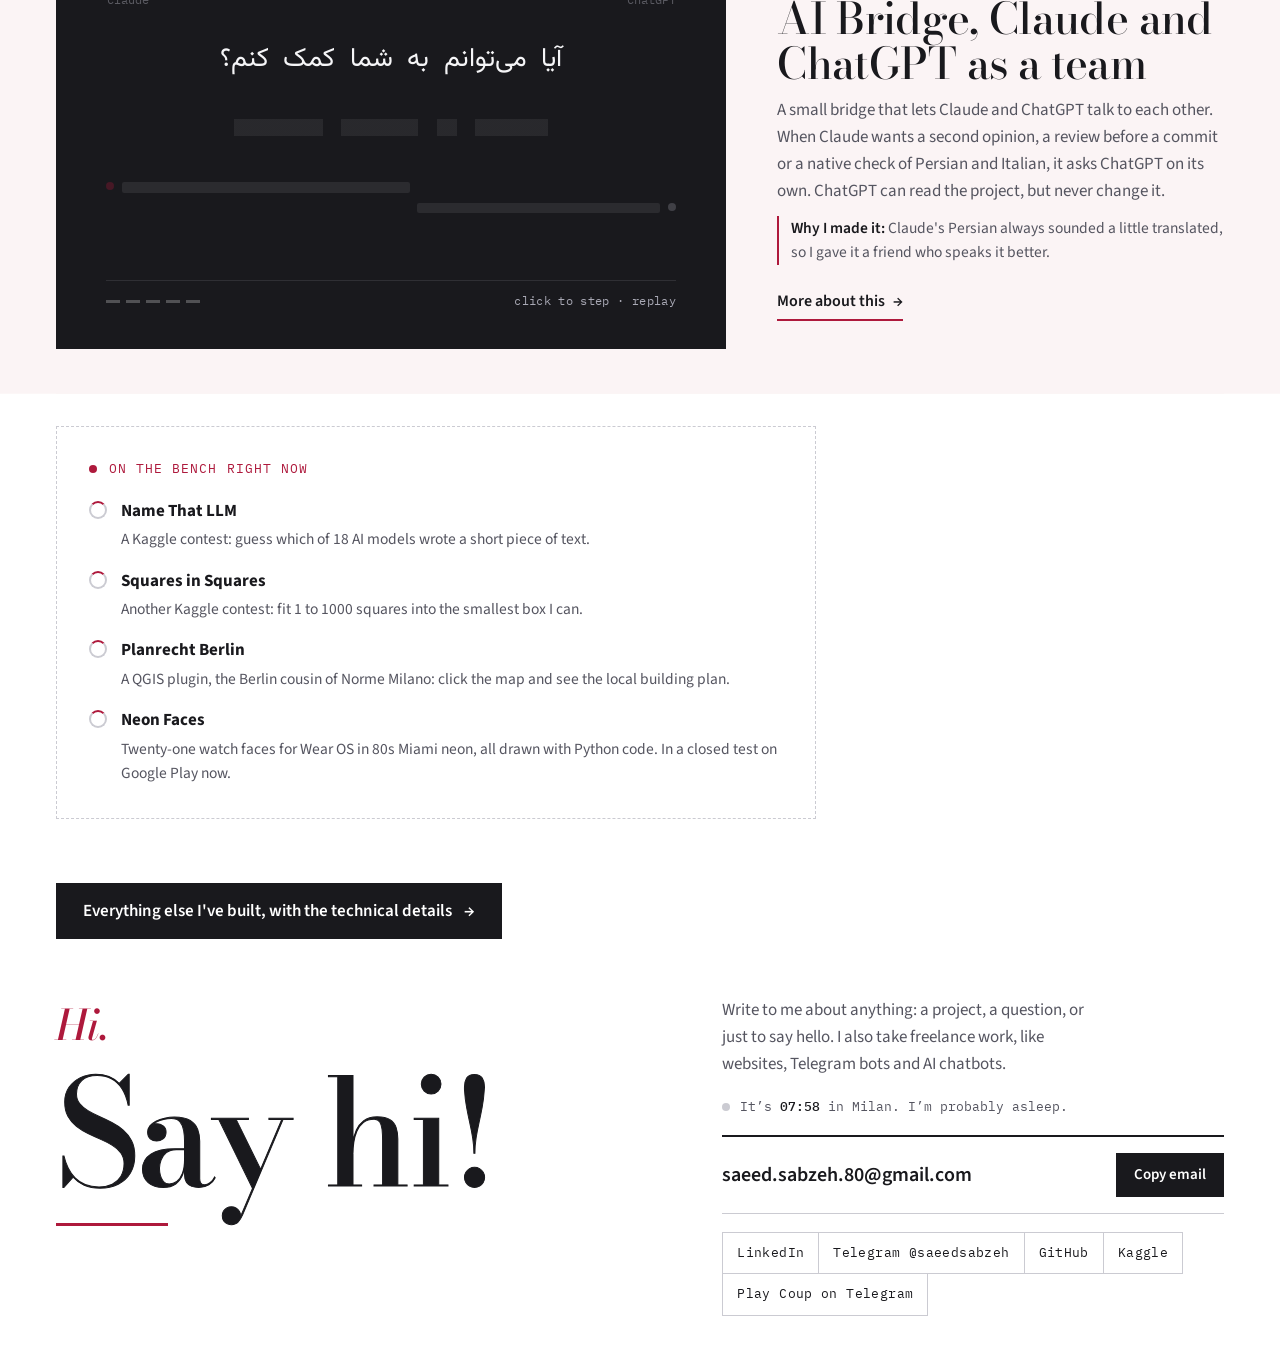
==== commit 050b1229: "Move Neon Faces from the project plates to On the bench right now" ====
--- a/index.html
+++ b/index.html
@@ -152,6 +152,7 @@
         </div>
       </article>
 
+      <!-- Neon Faces is hidden while it's in a closed test; it is listed under "On the bench right now" instead. Uncomment to bring the plate back.
       <article class="plate p-ml p-watch" data-sk>
         <div class="vis">
           <i class="wf-grid" aria-hidden="true"></i>
@@ -177,6 +178,7 @@
           <div class="golinks"><a class="go int" href="projects/#neon-faces" data-i="moreAbout">More about this</a></div>
         </div>
       </article>
+      -->
 
       <article class="plate p-ml p-halloween" data-sk>
         <div class="vis">
@@ -224,6 +226,7 @@
         <li><span class="wip-spin" aria-hidden="true"></span><div><a href="https://www.kaggle.com/competitions/name-that-llm" target="_blank" rel="noopener"><b>Name That LLM</b></a><span data-i="wip1">A Kaggle contest: guess which of 18 AI models wrote a short piece of text.</span></div></li>
         <li><span class="wip-spin" aria-hidden="true"></span><div><a href="https://www.kaggle.com/competitions/squares-in-squares" target="_blank" rel="noopener"><b>Squares in Squares</b></a><span data-i="wip2">Another Kaggle contest: fit 1 to 1000 squares into the smallest box I can.</span></div></li>
         <li><span class="wip-spin" aria-hidden="true"></span><div><a href="https://github.com/SaeedSabzeh/planrecht-berlin" target="_blank" rel="noopener"><b>Planrecht Berlin</b></a><span data-i="wip3">A QGIS plugin, the Berlin cousin of Norme Milano: click the map and see the local building plan.</span></div></li>
+        <li><span class="wip-spin" aria-hidden="true"></span><div><b class="wip-t">Neon Faces</b><span data-i="wip4">Twenty-one watch faces for Wear OS in 80s Miami neon, all drawn with Python code. In a closed test on Google Play now.</span></div></li>
       </ul>
     </section>
     <div class="allp-wrap" data-sk><a class="allp" href="projects/" data-i="allProjects">Everything else I've built, with the technical details</a></div>
--- a/assets/site.css
+++ b/assets/site.css
@@ -250,7 +250,8 @@
 .wip-list a:hover,.wip-list a:focus-visible{background-size:100% 1.5px}
 .wip-list span[data-i]{color:var(--ink-soft);font-size:15.5px}
 .wip-spin{flex:none;width:18px;height:18px;margin-top:3px;border-radius:50%;border:2px solid var(--line);border-top-color:var(--accent);animation:wip-spin 1.4s linear infinite}
-.wip-list li:nth-child(2) .wip-spin{animation-delay:-.45s}.wip-list li:nth-child(3) .wip-spin{animation-delay:-.9s}
+.wip-list li:nth-child(2) .wip-spin{animation-delay:-.45s}.wip-list li:nth-child(3) .wip-spin{animation-delay:-.9s}.wip-list li:nth-child(4) .wip-spin{animation-delay:-1.35s}
+.wip-t{color:var(--ink);font-size:17px;align-self:flex-start}
 @keyframes wip-spin{to{transform:rotate(360deg)}}
 @keyframes wip-pulse{50%{opacity:.3}}
 @media (prefers-reduced-motion:reduce){.wip-spin,.wip-h::before{animation:none}.wip-spin{border-style:dotted}}
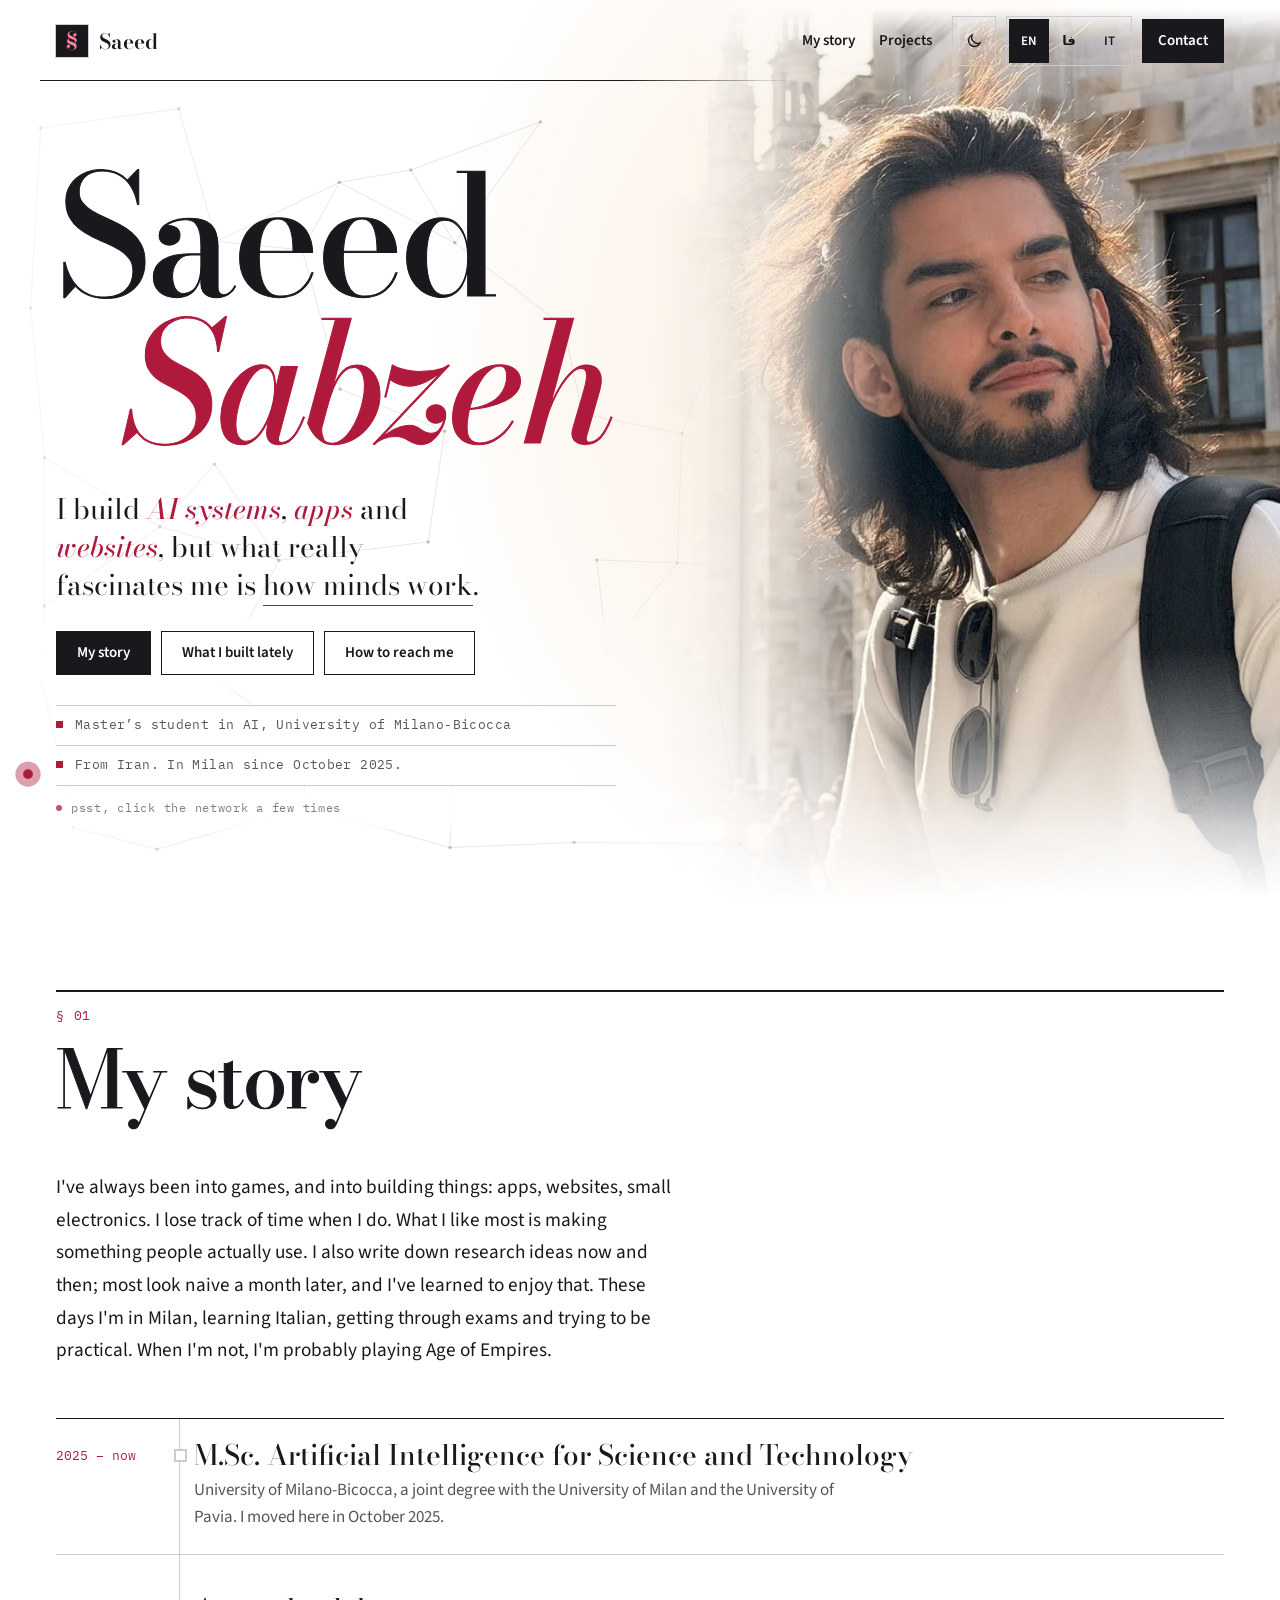
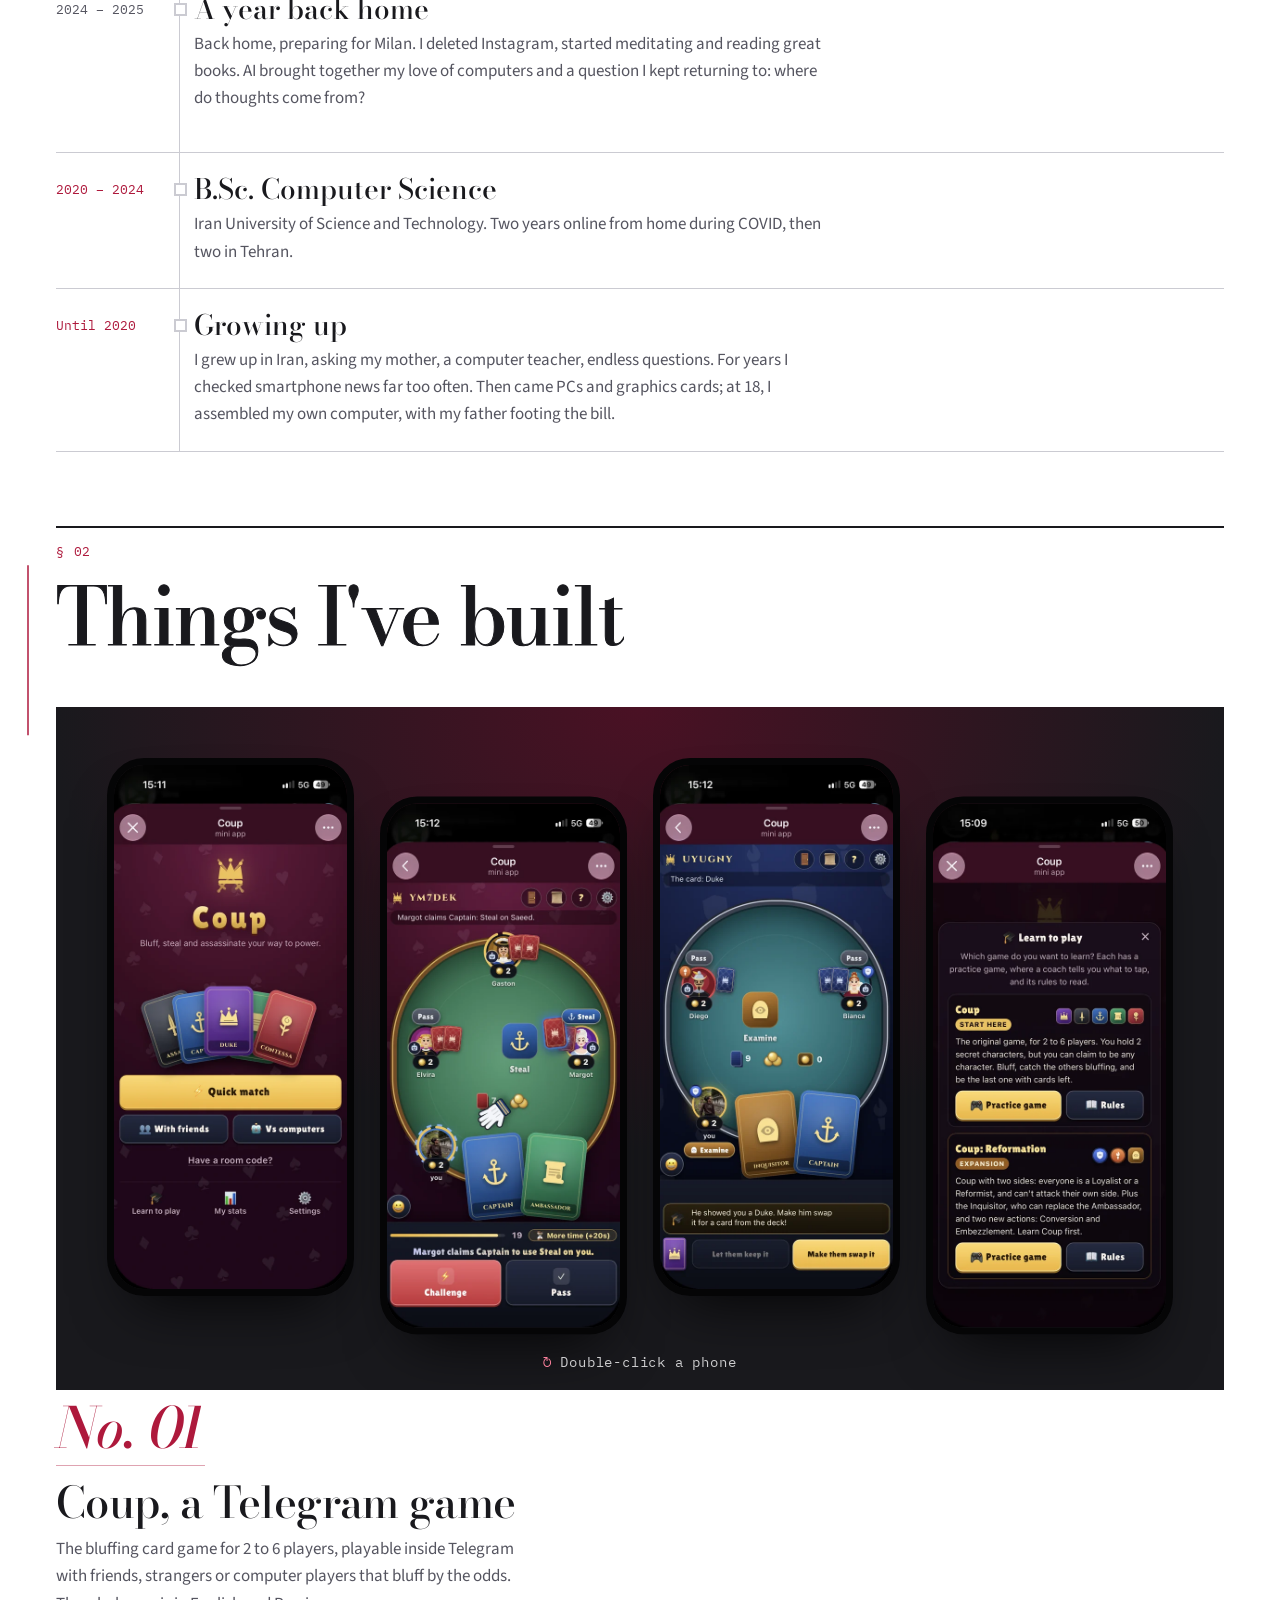
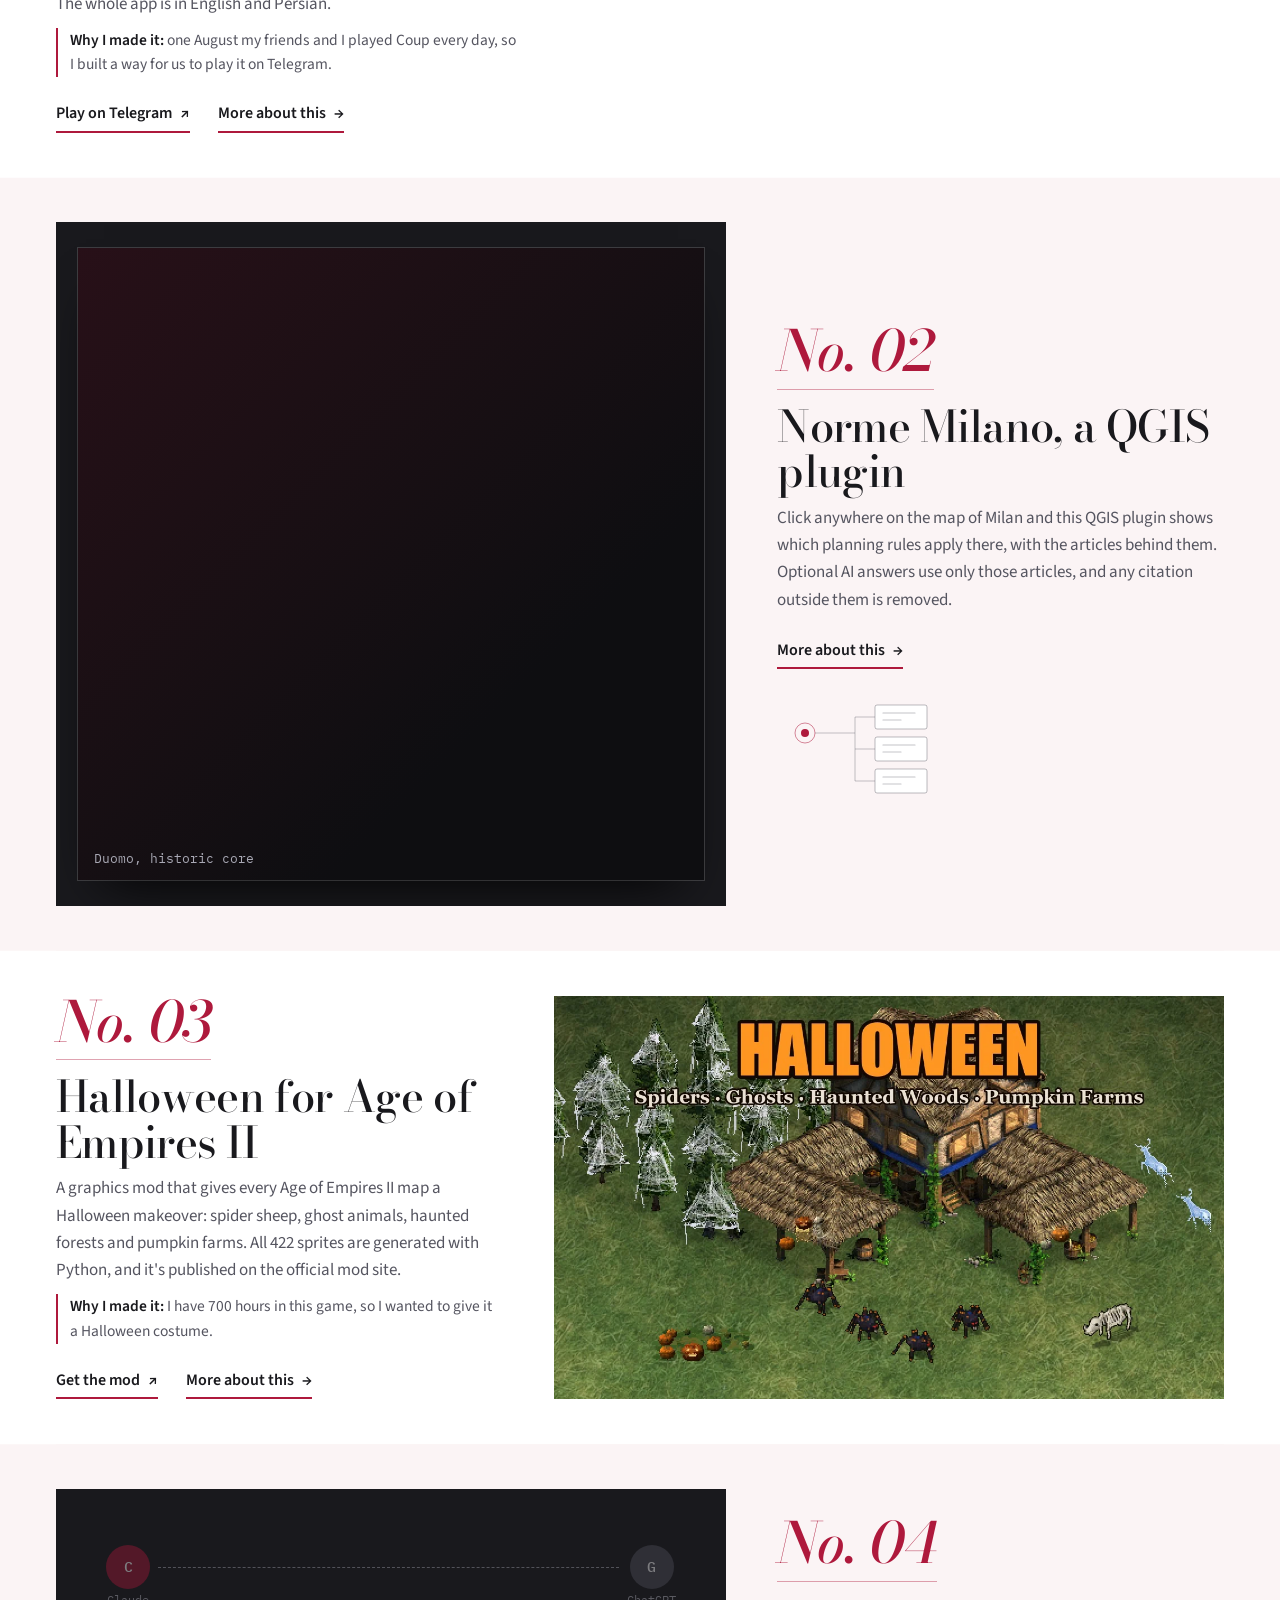
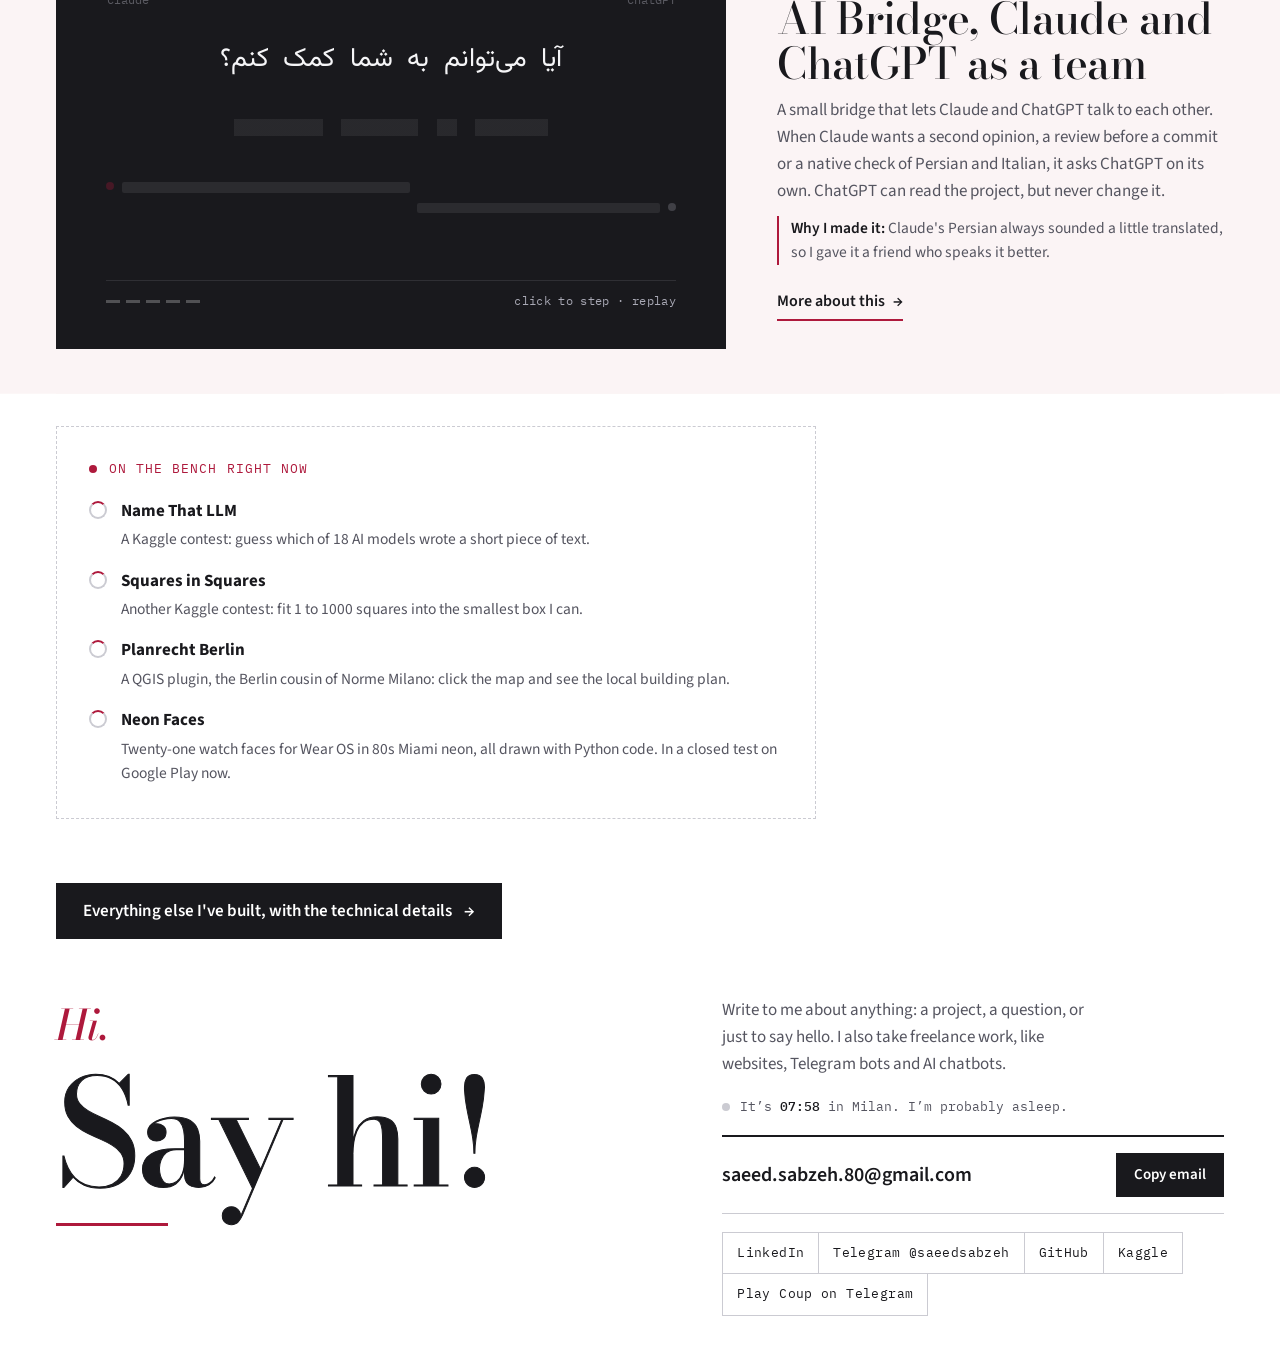
==== commit 22410269: "Keep the whole face in view on short laptop screens On a screen like 2560x1440 at 175% the hero phot" ====
--- a/index.html
+++ b/index.html
@@ -32,11 +32,11 @@
 <link rel="preconnect" href="https://fonts.gstatic.com" crossorigin>
 <link href="https://fonts.googleapis.com/css2?family=Bodoni+Moda:ital,opsz,wght@0,6..96,400..700;1,6..96,400..700&family=IBM+Plex+Mono:wght@400;500&family=Markazi+Text:wght@400..700&family=Source+Sans+3:wght@400..700&family=Vazirmatn:wght@400;600;700&display=swap" rel="stylesheet">
 <script>try{var t=localStorage.getItem("theme");if(t==="light"||t==="dark")document.documentElement.dataset.theme=t;if(localStorage.getItem("vice")==="1"){var d=document;d.documentElement.setAttribute("data-vice","1");d.querySelectorAll('meta[name=theme-color]').forEach(function(m){m.content="#b98dba"});var l=d.createElement("link");l.rel="preload";l.as="image";l.href="img/vice-bg.webp";d.head.appendChild(l)};var D=document,pl=D.createElement("link");pl.rel="preload";pl.as="image";pl.setAttribute("fetchpriority","high");var v=D.documentElement.hasAttribute("data-vice"),n=!v&&(t==="dark"||(t!=="light"&&matchMedia("(prefers-color-scheme: dark)").matches));pl.href=v?"img/portrait-vice.webp":n?"img/night.webp":"img/day.webp";if(!v){pl.setAttribute("imagesrcset",n?"img/night-760.webp 760w, img/night.webp 1254w":"img/day-600.webp 600w, img/day.webp 1050w");pl.setAttribute("imagesizes","(max-width:820px) 100vw, 54vw")}D.head.appendChild(pl)}catch(e){}</script>
-<link rel="stylesheet" href="assets/site.css?v=54">
+<link rel="stylesheet" href="assets/site.css?v=55">
 <link rel="stylesheet" href="assets/thread.css?v=2">
 <link rel="stylesheet" href="assets/sketch.css?v=4">
 <link rel="stylesheet" href="assets/bridge.css?v=4">
-<link rel="stylesheet" href="assets/hero.css?v=10">
+<link rel="stylesheet" href="assets/hero.css?v=15">
 </head>
 <body>
 <header class="top">
@@ -258,7 +258,7 @@
 <footer><div class="wrap"><span data-i="ft1">Saeed Sabzeh, Milan</span><button type="button" class="egg" data-i="wololoHint">Played Age of Empires? Type &ldquo;wololo&rdquo;, or tap here.</button><button type="button" class="egg vice-leave vice-btn" data-i="viceHint" data-en-leave="Leave Vice City">Played GTA? Type &ldquo;vice&rdquo;, or tap here.</button><button type="button" class="egg sk-hold" data-i="skHold">Hold to see the sketch</button><span data-i="ft2">Designed and built by me.</span></div></footer>
 
 <script src="assets/i18n.js?v=32"></script>
-<script src="assets/site.js?v=46"></script>
+<script src="assets/site.js?v=47"></script>
 <script src="assets/thread.js?v=4"></script>
 <script src="assets/sketch.js?v=2"></script>
 <script src="assets/bridge.js?v=5"></script>
--- a/assets/site.css
+++ b/assets/site.css
@@ -997,6 +997,8 @@
 .vice-warm{position:fixed;inset:0;z-index:-1;pointer-events:none;background:linear-gradient(180deg,rgba(255,150,110,.06),rgba(255,176,110,.48));opacity:0}
 html[data-vice] main{text-shadow:0 0 14px rgba(246,170,176,.85),0 0 4px rgba(246,170,176,.6)}
 html[data-vice] main .vis,html[data-vice] main .mark,html[data-vice] main button,html[data-vice] main .repo,html[data-vice] main a.solid,html[data-vice] .hero-cta a,html[data-vice] .allp{text-shadow:none}
+/* text painted through background-clip:text (the name and the headings while the sketch theme is on) would get the glow on top of its ink and look washed out */
+html[data-vice] main :is(.name span,.h2){text-shadow:none}
 .vice-sky{position:fixed;inset:0;width:100%;height:100%;z-index:-1;pointer-events:none}
 /* sections stay transparent so the sky runs unbroken: no tint bands (:nth-child(n) and :not() keep up with the band rules' specificity) */
 html[data-vice] #work .plates>.plate:nth-child(n)::before,html[data-vice] #projects .plates>.plate:nth-child(n):not(.x)::before{content:none}
--- a/assets/hero.css
+++ b/assets/hero.css
@@ -36,10 +36,23 @@
 }
 
 /* picture tokens: day (default, also what shows without scripts), night, Vice. Masks fade toward the text side (x), the bottom (b),
-   and on phones the bottom (p) and the top (t). */
+   the left edge of a capped picture (in), and on phones the bottom (p) and the top (t). */
 .hp{
   --hp-day:1;--hp-night:0;--hp-vice:0;
   --hp-wash:1;--hp-dim:0;                    /* day wash toward the page colour, night lamp dimmer */
+  /* side by side, a picture is never wider than its cap (see "each picture is sized like object-fit:cover" below). The square photos
+     fit the box height minus 20% of the header, so the hair (about 10% down the day photo, 16% the night one) stays below the
+     header. The Vice drawing (4:5, chin about 62% down, starting at --vice-top) keeps its chin above 80% of the box height, where
+     the bottom fade starts to bite: (.8 x box height - --vice-top) / .62 tall, which works out to this width. */
+  --w-photo:calc(var(--hh) + var(--hdr)*.8);
+  --w-vice:calc(var(--hh)*.64/.62);
+  --hp-pw:var(--w-photo);                    /* the capped width of the picture shown */
+  /* a capped picture sits on the right; when it is narrower than the box, its left edge (--hp-x0) dissolves, eased so no line shows,
+     over up to 18% of its width (never more than 90% of the gap beside it; the Vice ear starts at about 18%). When the picture covers
+     the box, the fade length is 0 and every stop is off the left edge, so this layer does nothing. */
+  --hp-x0:calc(100% - var(--hp-pw));
+  --hp-fl:min(var(--hp-pw)*.18,max(0px,100% - var(--hp-pw))*.9);
+  --hp-in:linear-gradient(to right,transparent var(--hp-x0),rgba(0,0,0,.12) calc(var(--hp-x0) + var(--hp-fl)*.3),rgba(0,0,0,.45) calc(var(--hp-x0) + var(--hp-fl)*.6),rgba(0,0,0,.8) calc(var(--hp-x0) + var(--hp-fl)*.82),#000 calc(var(--hp-x0) + var(--hp-fl)));
   --hp-x:linear-gradient(to right,transparent 0,transparent 10%,rgba(0,0,0,.03) 14%,rgba(0,0,0,.09) 19%,rgba(0,0,0,.22) 25%,rgba(0,0,0,.44) 31%,rgba(0,0,0,.68) 37%,rgba(0,0,0,.9) 42%,#000 46%);
   --hp-b:linear-gradient(to top,transparent 0,transparent 3px,rgba(0,0,0,.2) 8%,rgba(0,0,0,.65) 18%,#000 28%);
   --hp-p:linear-gradient(to top,transparent 0,transparent 3px,rgba(0,0,0,.2) 6%,rgba(0,0,0,.55) 15%,rgba(0,0,0,.85) 30%,#000 45%);
@@ -49,7 +62,7 @@
   --hp-x:linear-gradient(to right,transparent 0,transparent 4%,rgba(0,0,0,.12) 9%,rgba(0,0,0,.45) 18%,rgba(0,0,0,.8) 30%,#000 40%);
 }
 .hp[data-hp="vice"]{
-  --hp-day:0;--hp-night:0;--hp-vice:1;--hp-wash:0;--hp-dim:0;
+  --hp-day:0;--hp-night:0;--hp-vice:1;--hp-wash:0;--hp-dim:0;--hp-pw:var(--w-vice);
   /* the drawing has almost no headroom, so it starts below the header and dissolves into the sky layer above it */
   /* the fade starts exactly at the drawing's top edge (--vice-top), so the edge itself is never seen, on desktop and on phones */
   --hp-top:linear-gradient(to bottom,transparent 0,transparent var(--vice-top),rgba(0,0,0,.5) calc(var(--vice-top) + 18px),#000 calc(var(--vice-top) + 52px));
@@ -113,8 +126,8 @@
   top:calc(-1*var(--hdr));right:var(--hp-r);width:var(--hp-w);height:calc(var(--hh) + var(--hdr));
   --hp-top:linear-gradient(to bottom,transparent 0,transparent calc(var(--hdr)*.1),#000 calc(var(--hdr)*.5));
   --hp-edge:linear-gradient(#000,#000);
-  -webkit-mask-image:var(--hp-top),var(--hp-x),var(--hp-b),var(--hp-edge);
-  mask-image:var(--hp-top),var(--hp-x),var(--hp-b),var(--hp-edge);
+  -webkit-mask-image:var(--hp-top),var(--hp-x),var(--hp-b),var(--hp-edge),var(--hp-in);
+  mask-image:var(--hp-top),var(--hp-x),var(--hp-b),var(--hp-edge),var(--hp-in);
   -webkit-mask-composite:source-in;mask-composite:intersect;
   opacity:calc(var(--hp-o,1)*var(--sk-o,1));
   transition:opacity var(--t-load) var(--ease-soft),filter var(--t-sketch) var(--ease-soft)}
@@ -125,9 +138,13 @@
 }
 /* each picture is sized like object-fit:cover but placed by its face, so the face stays in view at any box shape.
    The box reaches up behind the header; the pictures are fitted to the box minus 20% of the header (close to the size they had below
-   the header) and the square ones sit on the bottom of the box, so the small gap that is left is at the very top, under the top fade. */
+   the header) and the square ones sit on the bottom of the box, so the small gap that is left is at the very top, under the top fade.
+   Beside the text, a box wider than it is tall (laptop screens) would make "cover" fit the picture to the width, and the head would
+   be pushed up past the top of the screen (the Vice drawing's chin down past the bottom). There each picture is capped at the width
+   --wcap that keeps the whole face in view (--w-photo, --w-vice in the picture tokens); it then sits on the right, and its left edge,
+   now inside the box, dissolves (--hp-in) over the side that already fades toward the text. */
 .hp img{
-  --iw:max(100cqw,calc((100cqh - var(--hdr)*.2)*var(--ar)));--ih:calc(var(--iw)/var(--ar));
+  --iw:min(max(100cqw,calc((100cqh - var(--hdr)*.2)*var(--ar))),var(--wcap,9999px));--ih:calc(var(--iw)/var(--ar));
   position:absolute;max-width:none;width:var(--iw);height:var(--ih);
   left:clamp(calc(100cqw - var(--iw)),calc(var(--face-x)*100cqw - var(--fx)*var(--iw)),0px);
   top:calc((100cqh - var(--ih))*var(--py));
@@ -141,6 +158,12 @@
 .hp-vice{--ar:.8;--fx:.35;--py:.25;opacity:var(--hp-vice)}
 .hp{--vice-top:calc(var(--hdr)*.8)}                  /* where the drawing starts inside the box */
 .hp .hp-vice{top:var(--vice-top)}
+/* side by side (wide screens, tablets, landscape phones): the caps (--w-photo, --w-vice in the picture tokens). A tall box still
+   covers as before, since the cap is then wider than "cover". */
+@media (min-width:821px),(orientation:landscape) and (max-height:540px) and (max-width:1000px){
+  .hp-day,.hp-night{--wcap:var(--w-photo)}
+  .hp-vice{--wcap:var(--w-vice)}
+}
 /* engines without container query units (Safari before 16) would lose the photo's size and place: fall back to cover, kept high for the face */
 @supports not (width:1cqw){.hp img,.hp .hp-vice{left:0;top:0;width:100%;height:100%;object-fit:cover;object-position:50% 25%;translate:none}}
 /* day: wash the left toward the page colour; night: dim the street lamp */
@@ -205,8 +228,8 @@
 @media (orientation:landscape) and (max-height:540px) and (max-width:1000px){
   .hero{--hh:max(300px,calc(100svh - var(--hdr)));--hp-w:54vw}
   .hp{--hp-edge:linear-gradient(to left,transparent 0,rgba(0,0,0,.55) 4%,#000 11%)}
-  .hp-day,.hp-night{--py:.3}
-  .hp .hp-vice{top:calc((100cqh - var(--ih))*.25)}          /* placed by the face: the band is short */
+  /* the pictures are capped here as on wide screens (see the picture tokens), so they keep the same placement: the photos on the
+     bottom, the drawing at --vice-top, which is what the caps are worked out for */
   .hero .wrap>div,html[dir="rtl"] .hero .wrap>div{display:block;max-width:48%}
   .hero .name{font-size:clamp(38px,min(7.6vw,calc((100svh - var(--hdr))*.2)),68px)}
   html[lang="fa"] .hero .name{font-size:clamp(38px,min(7.6vw,calc((100svh - var(--hdr))*.19)),68px);line-height:.85}
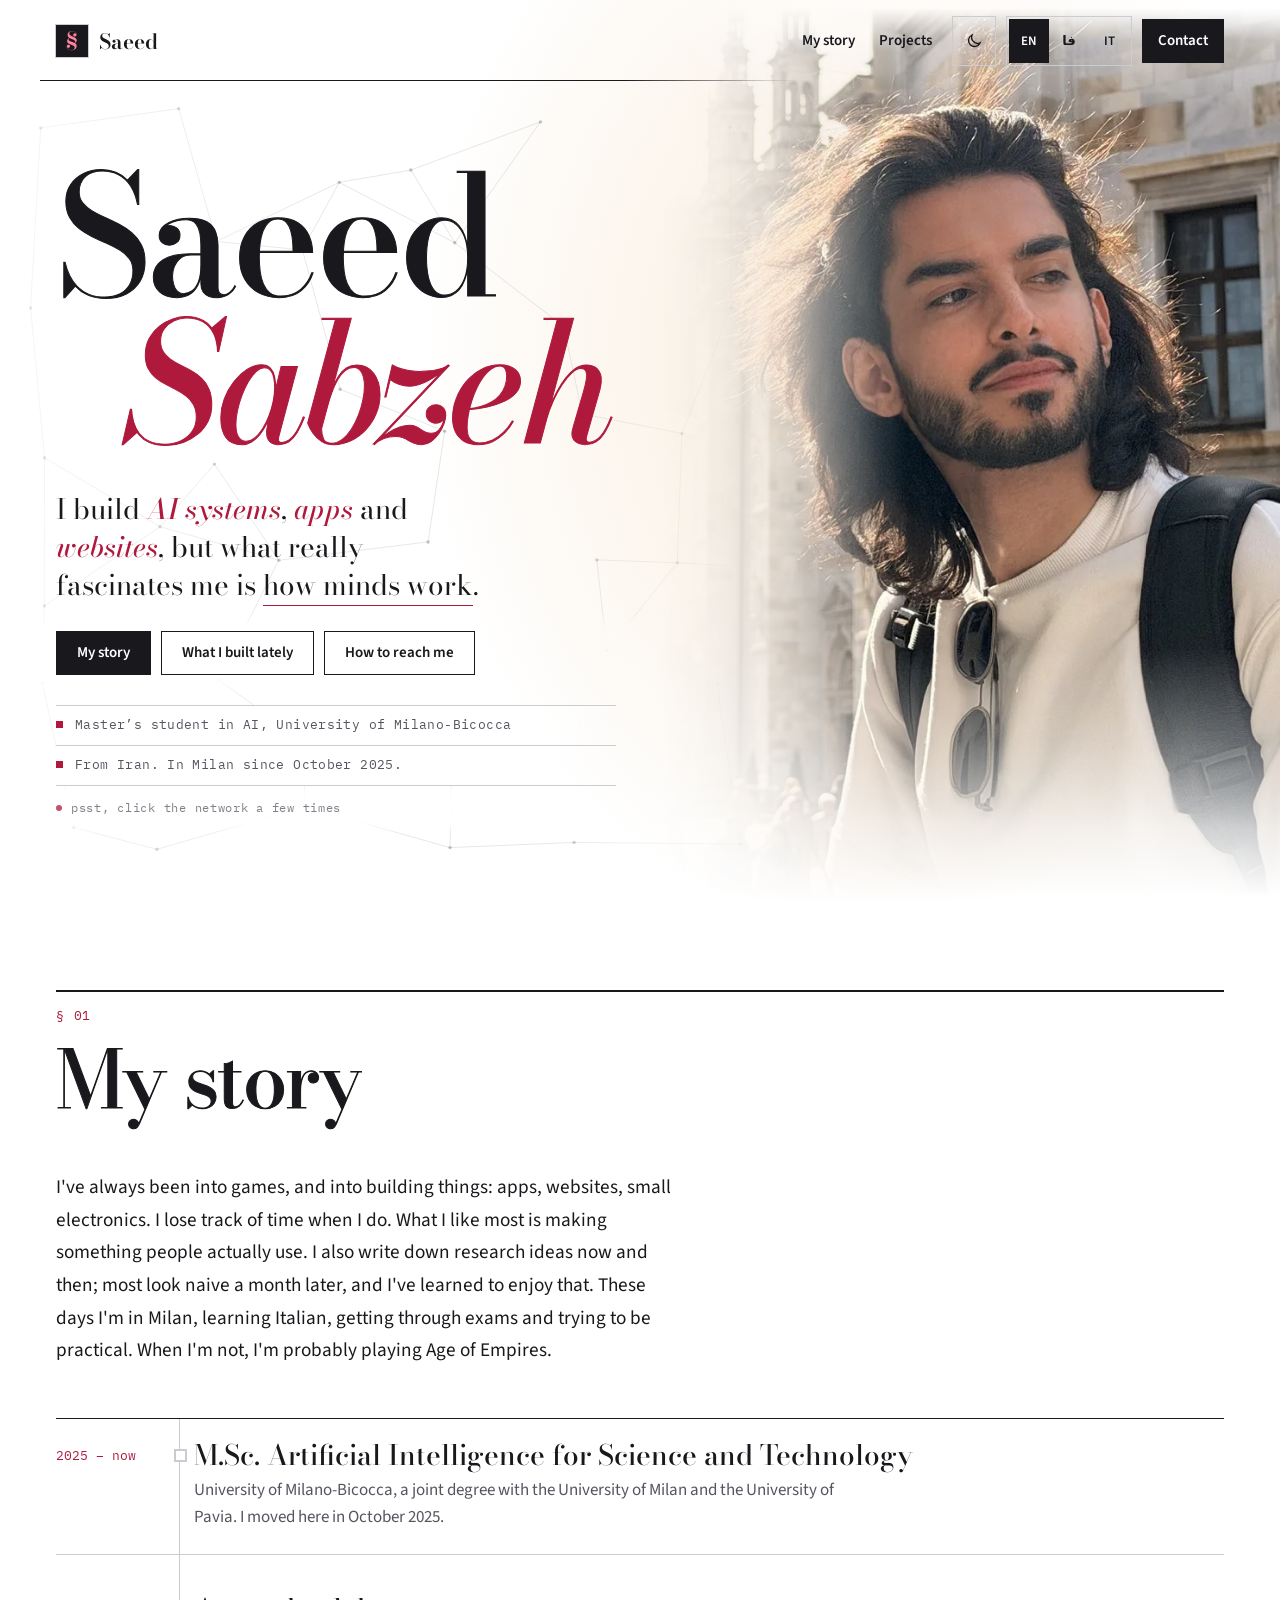
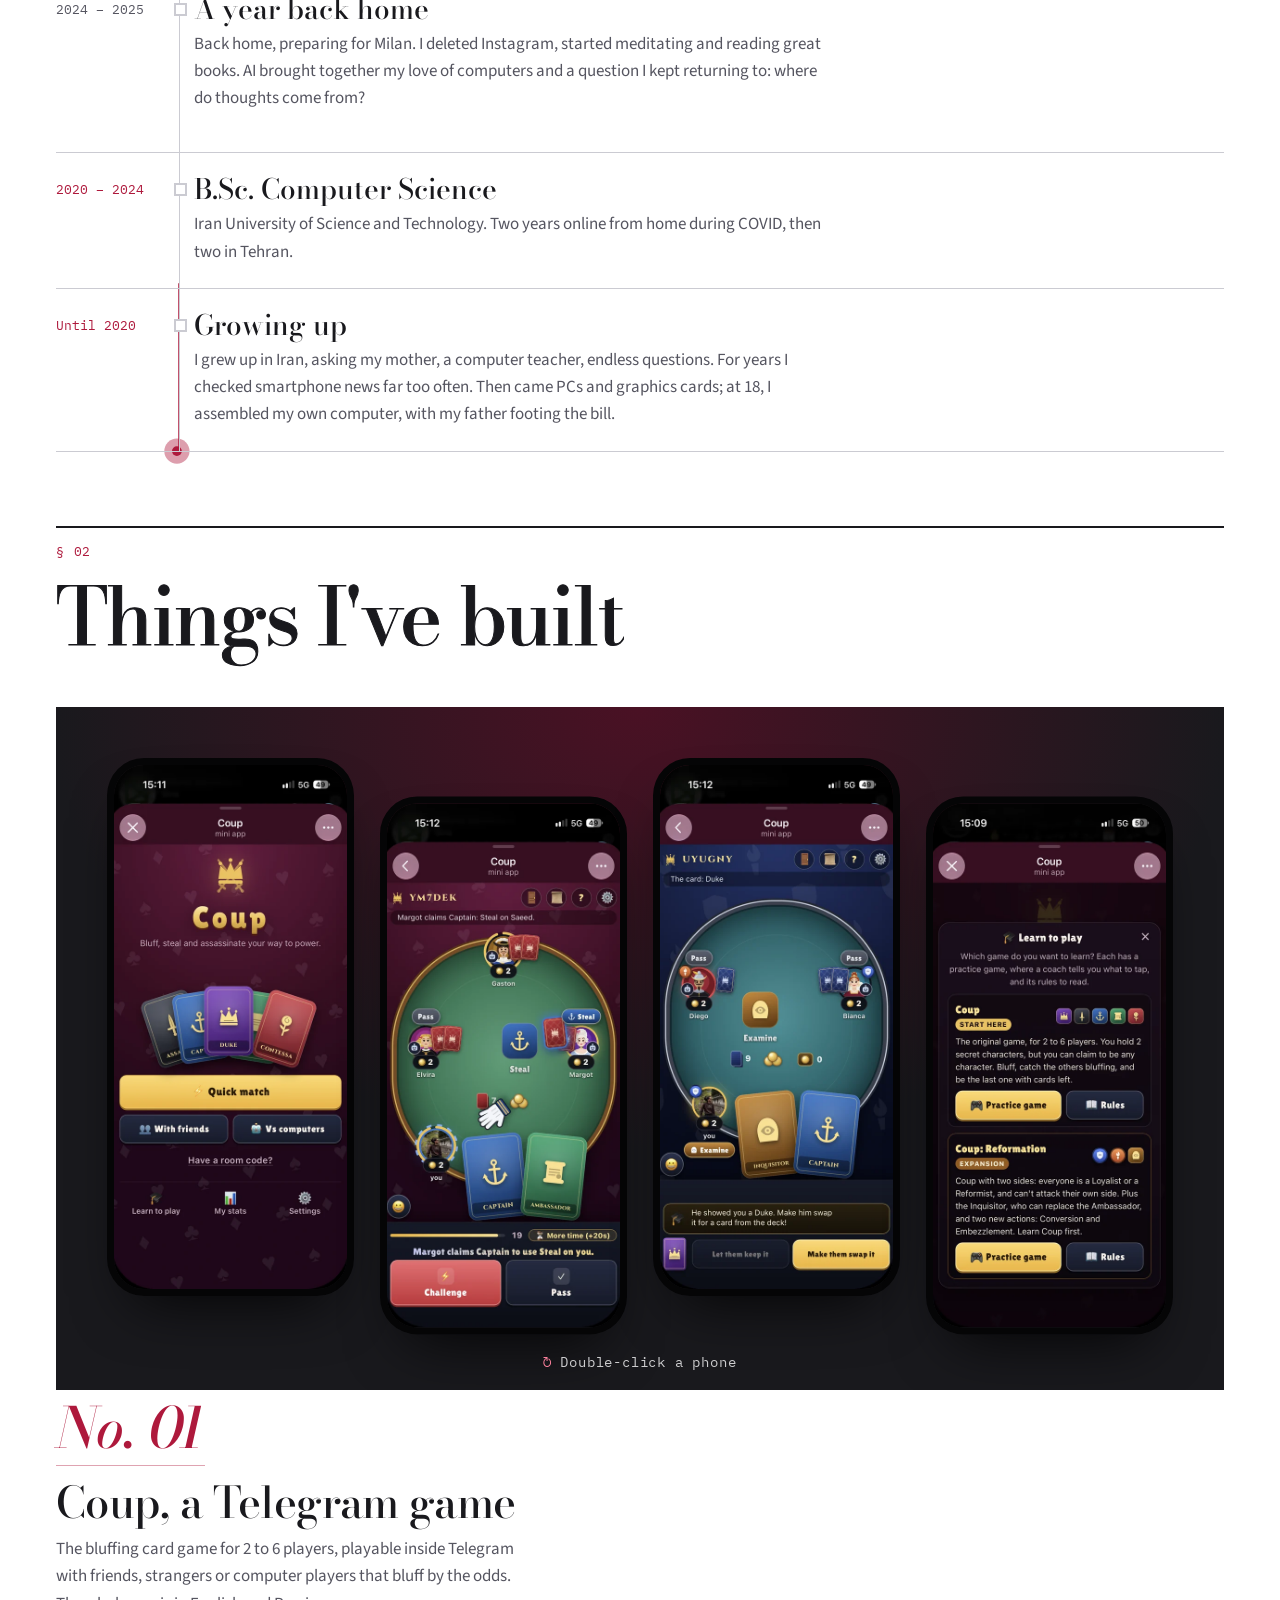
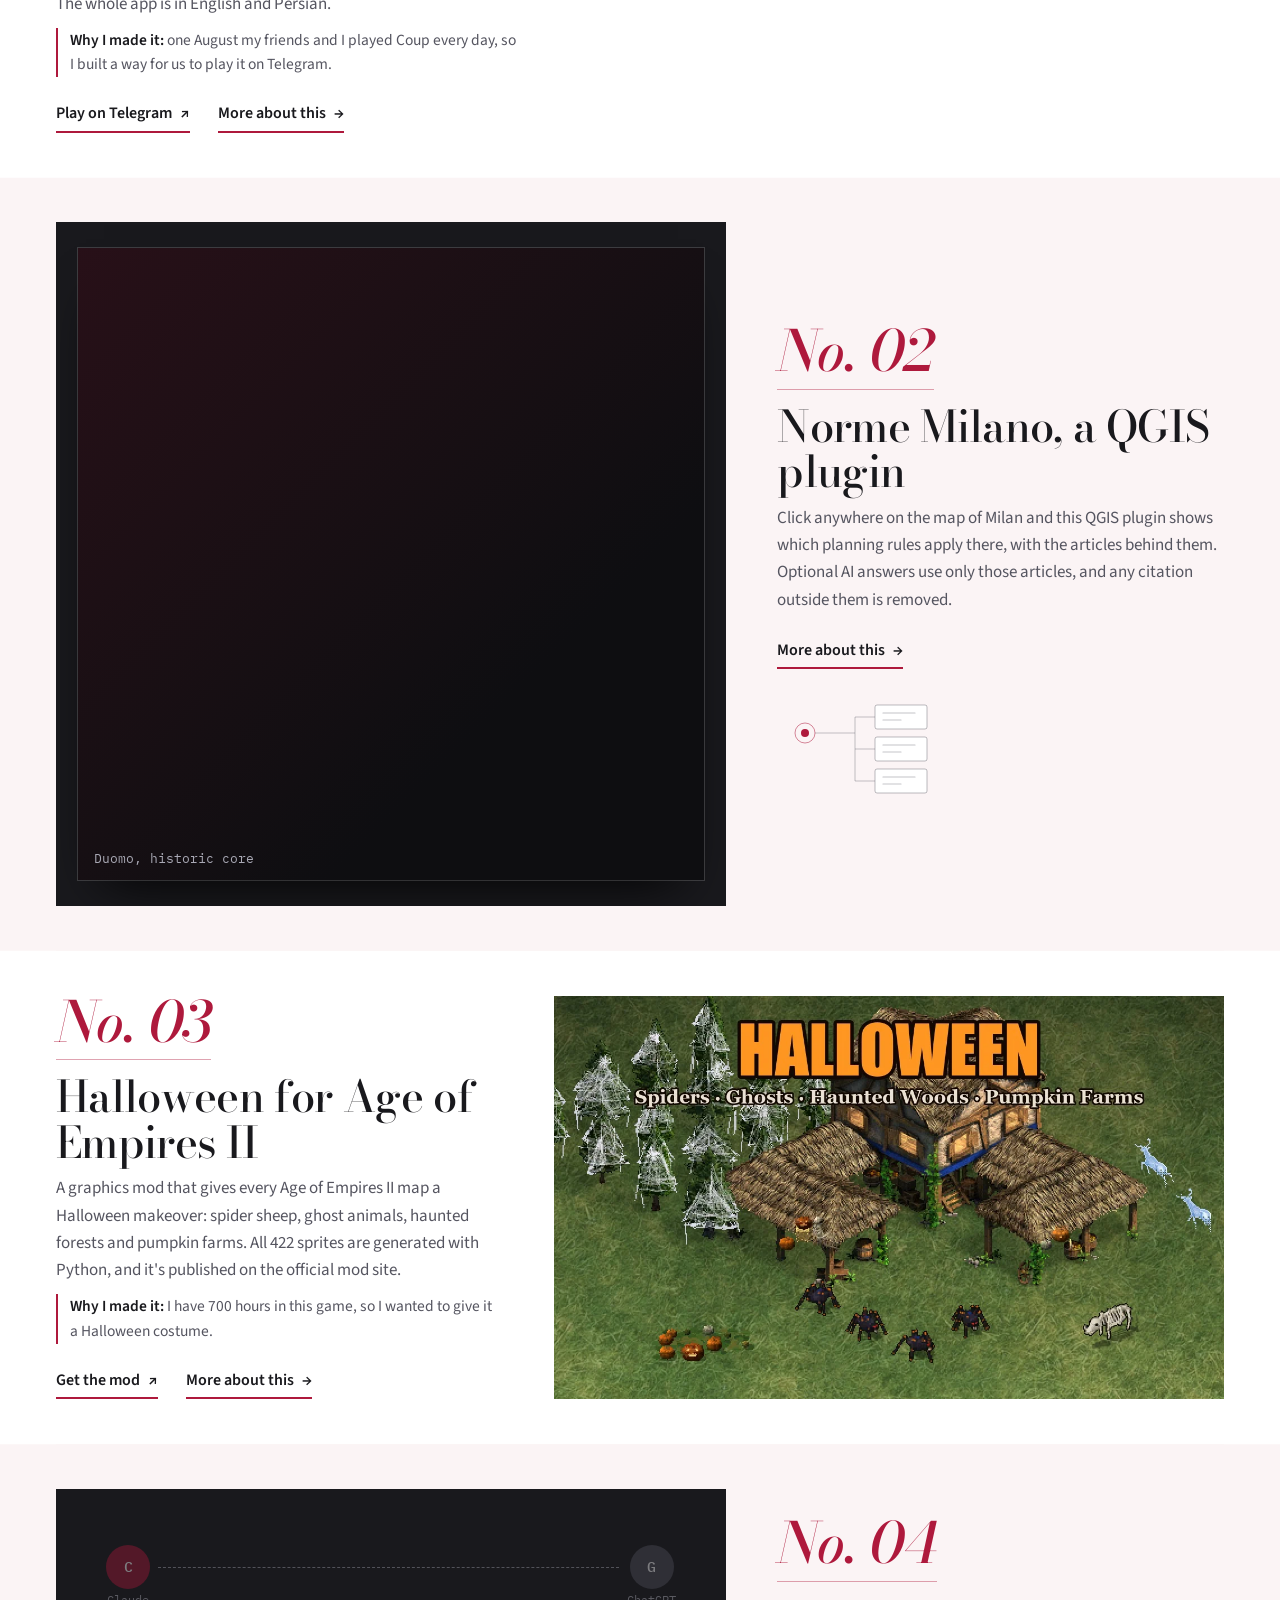
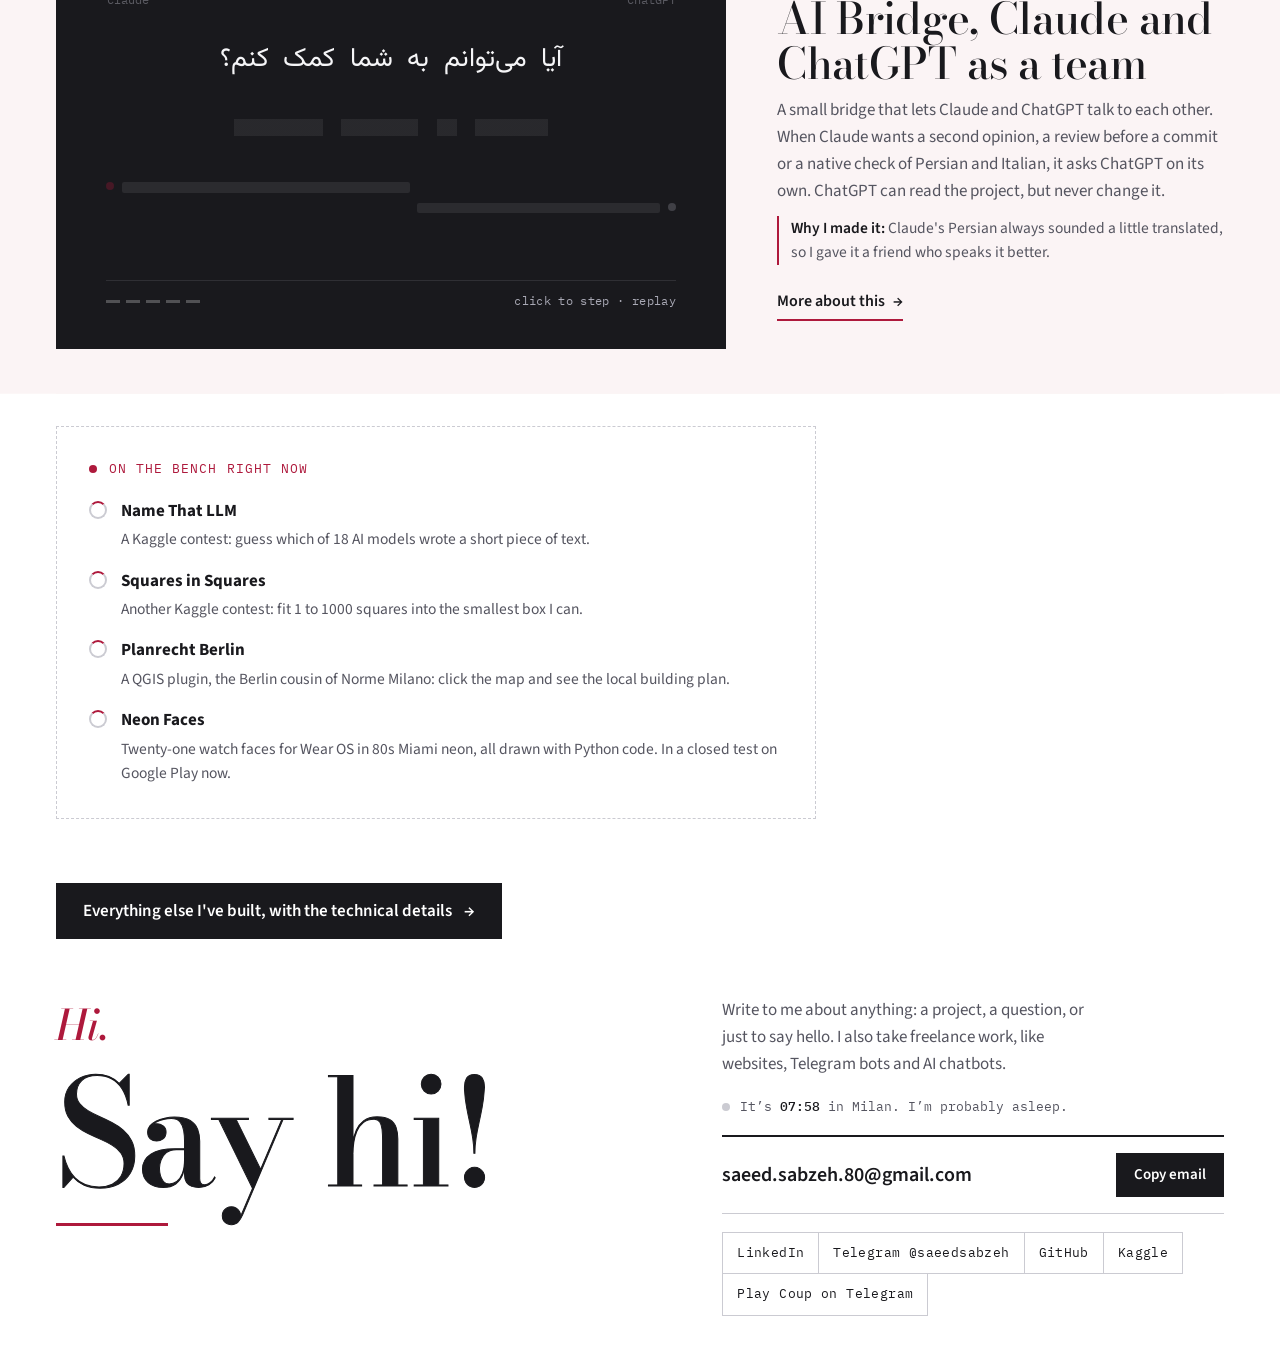
==== commit 9713dd77: "Load the Norme Milano demo only when it is scrolled to The animated demo was the one large image on " ====
--- a/index.html
+++ b/index.html
@@ -125,7 +125,7 @@
                 <a href="img/qgis-duomo.webp" target="_blank" rel="noopener" aria-label="Open the full-size screenshot" data-i-aria-label="openScreenshot"><picture>
                   <source media="(prefers-reduced-motion: reduce)" srcset="img/qgis-duomo.webp" width="1600" height="860">
                   <source media="(max-width:640px)" srcset="img/qgis-duomo-phone.webp" width="1060" height="998">
-                  <img src="img/qgis-duomo-demo.gif" alt="QGIS with the Norme Milano panel open after a click on the Duomo: a historic-core constraint, the governing articles, and an answer about building a basement" data-i-alt="qgisDuomoAlt" width="1280" height="720" decoding="async">
+                  <img src="img/qgis-duomo-demo.webp" alt="QGIS with the Norme Milano panel open after a click on the Duomo: a historic-core constraint, the governing articles, and an answer about building a basement" data-i-alt="qgisDuomoAlt" width="1280" height="720" loading="lazy" decoding="async">
                 </picture></a>
                 <figcaption data-i="qT1">Duomo, historic core</figcaption>
               </figure>
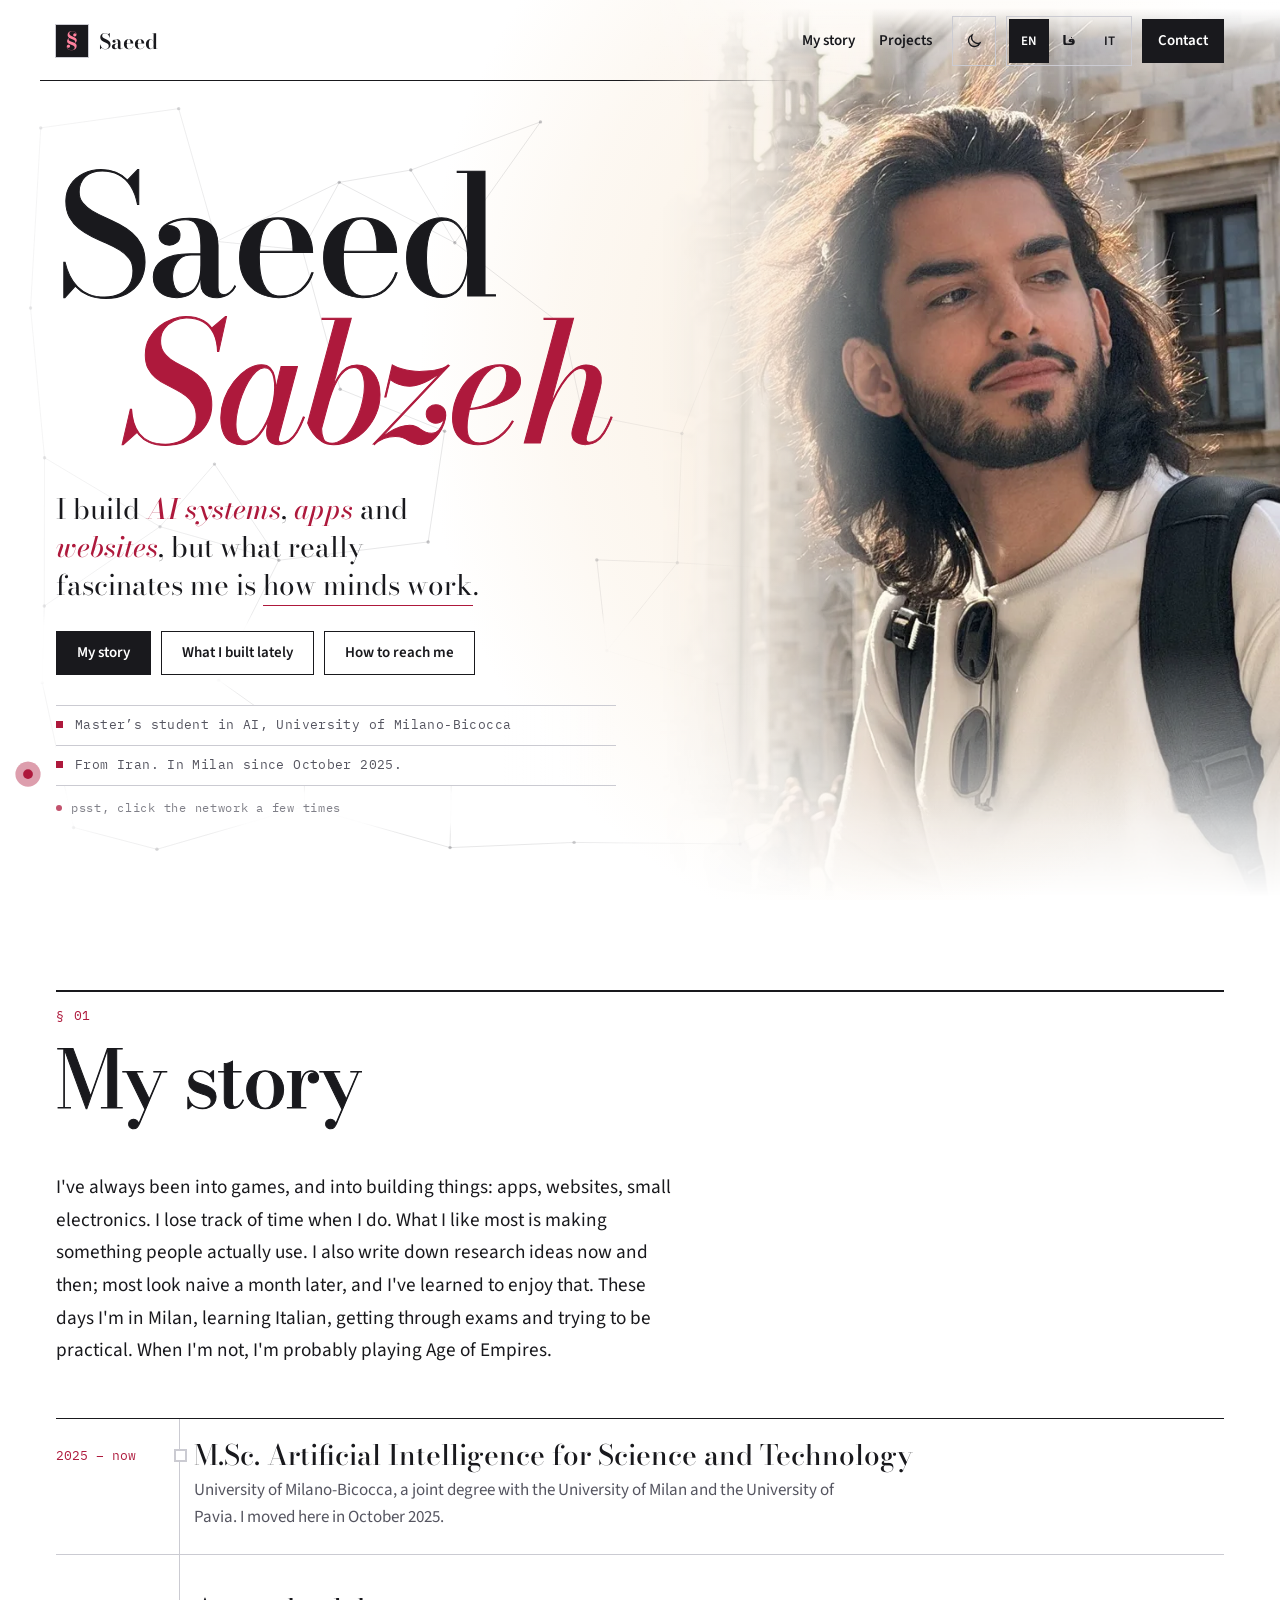
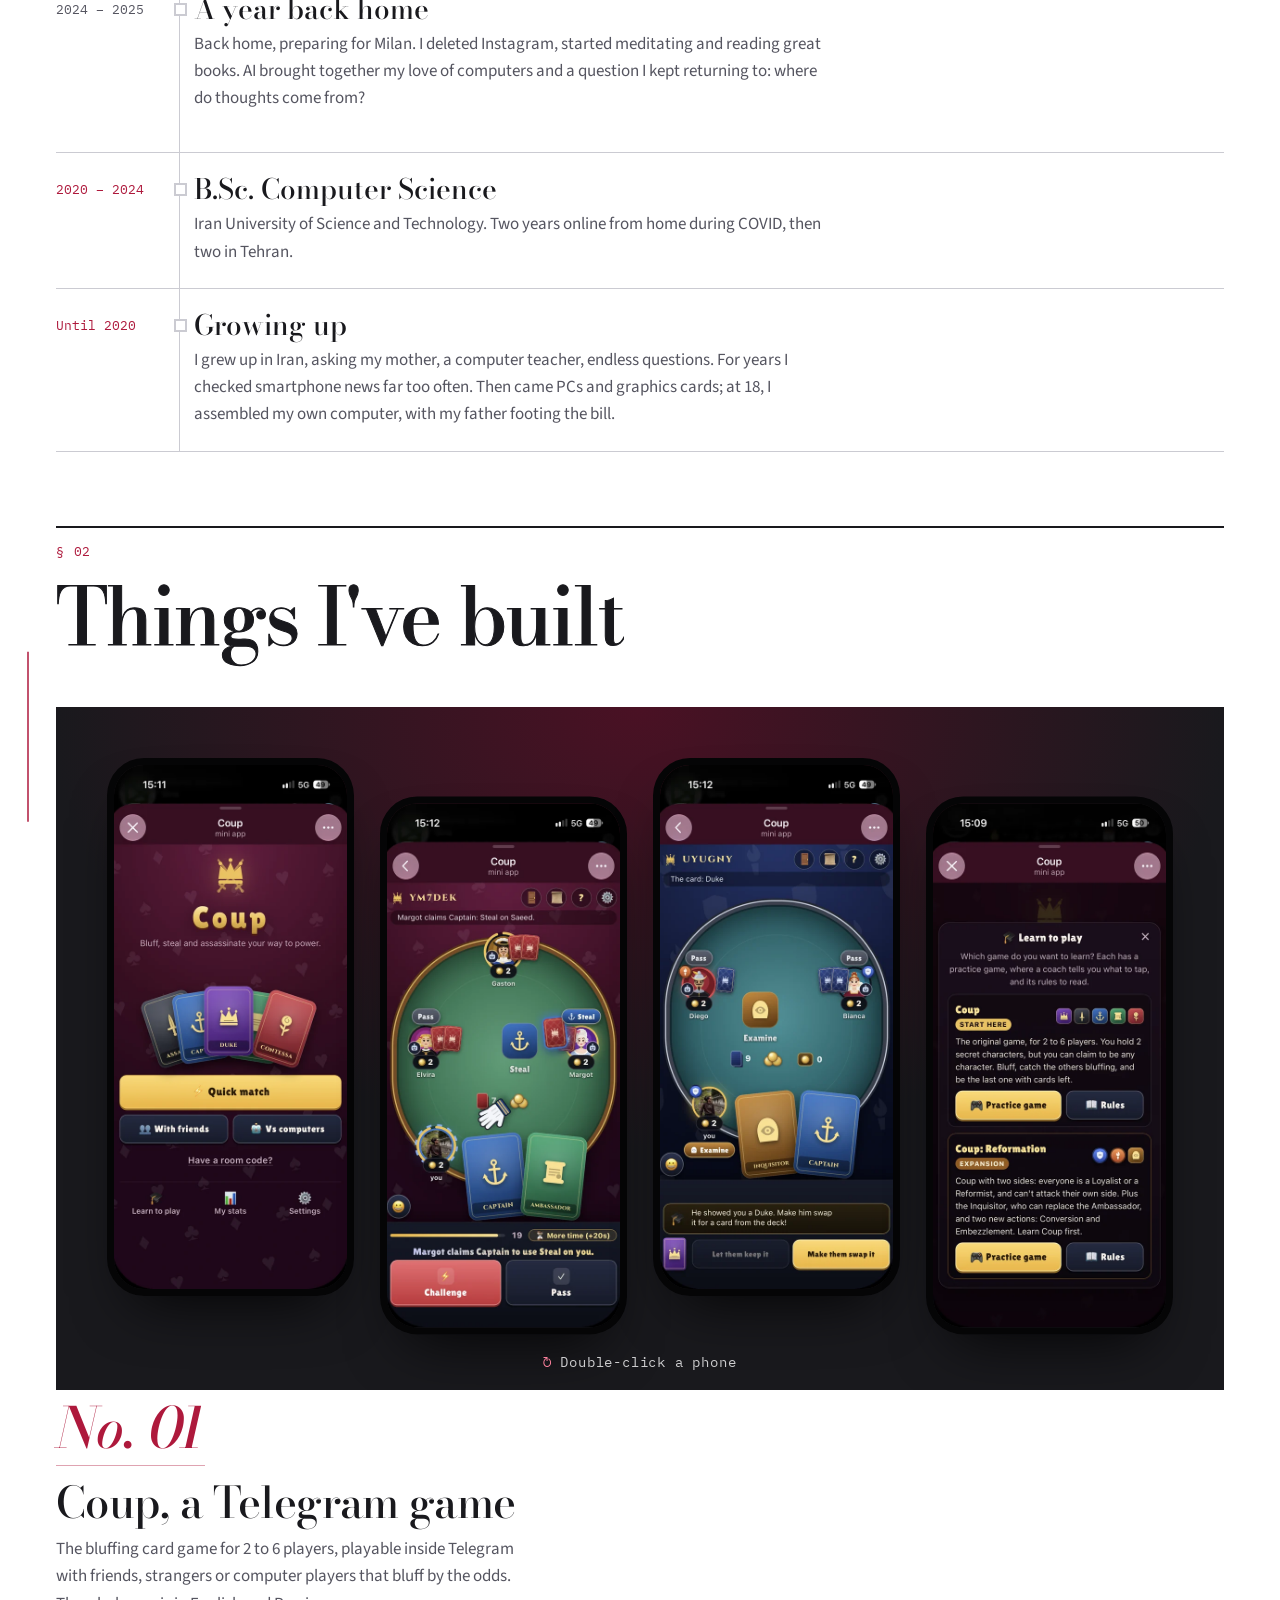
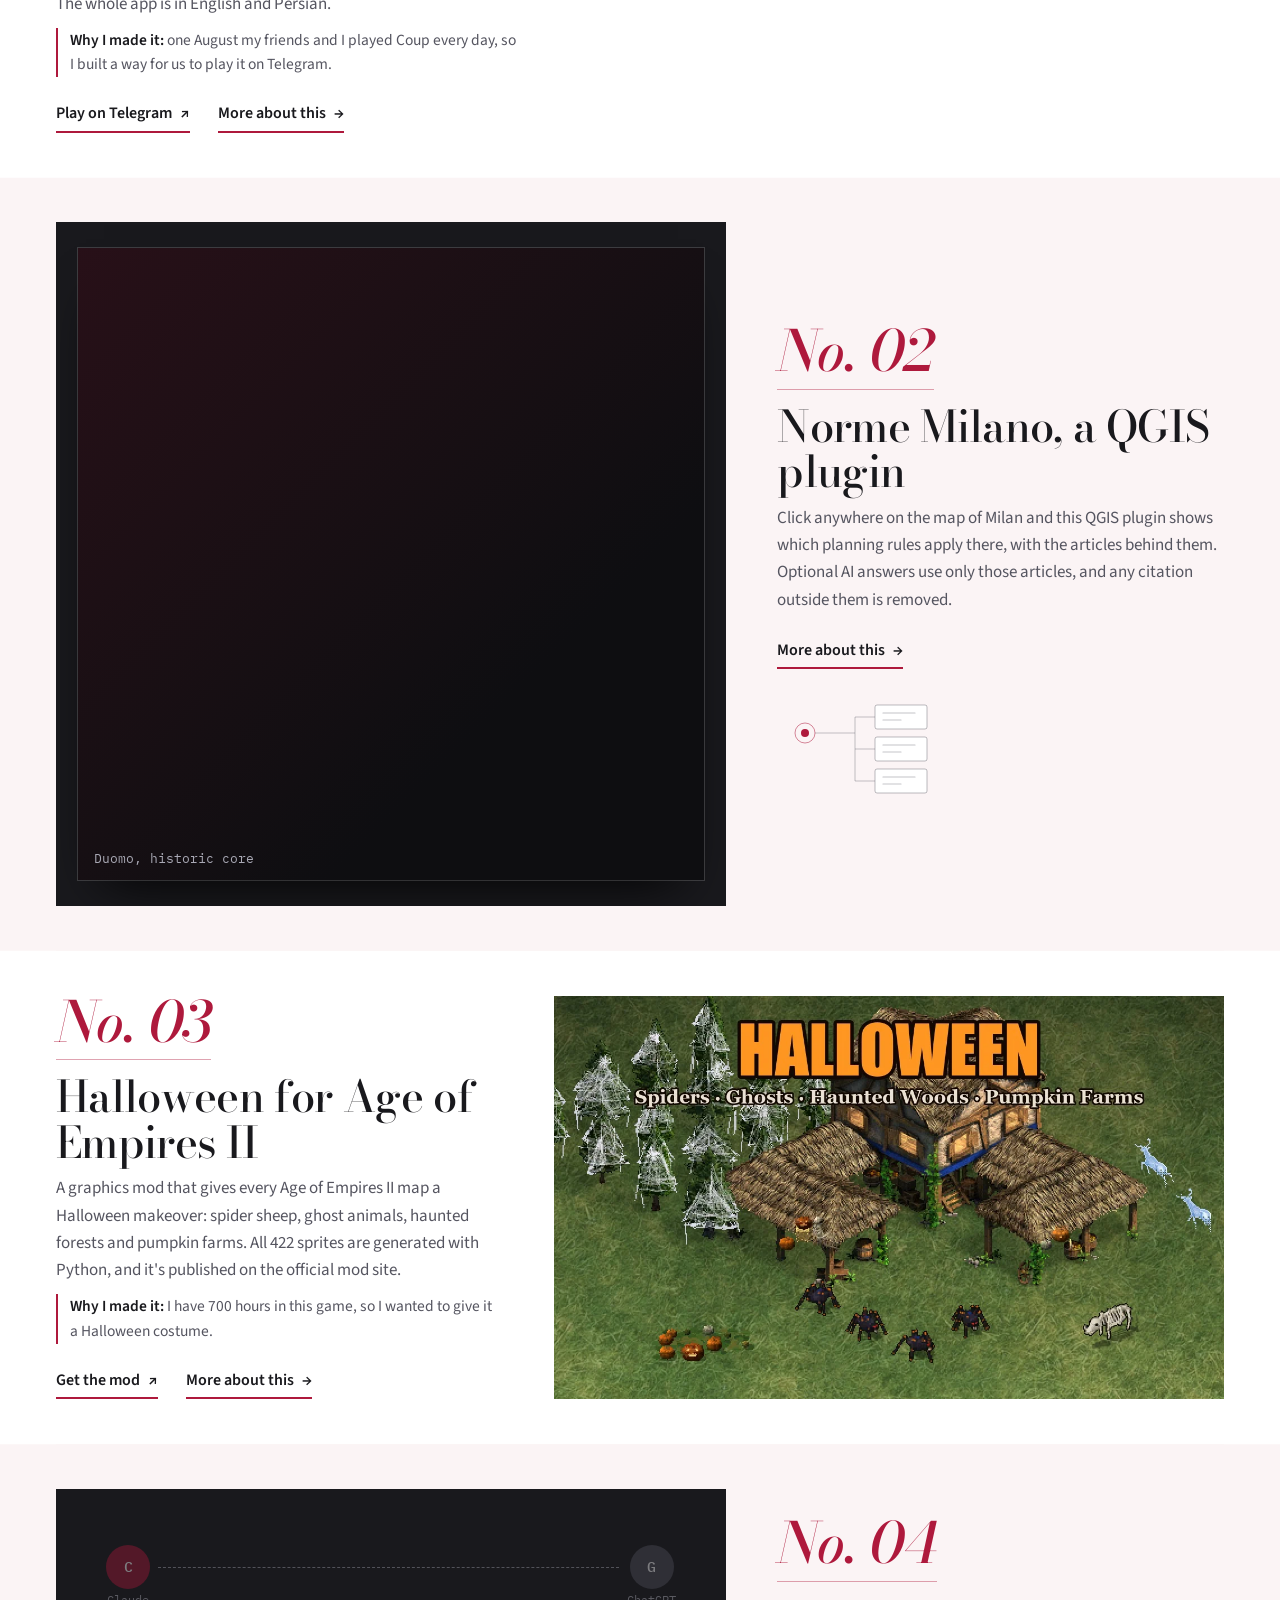
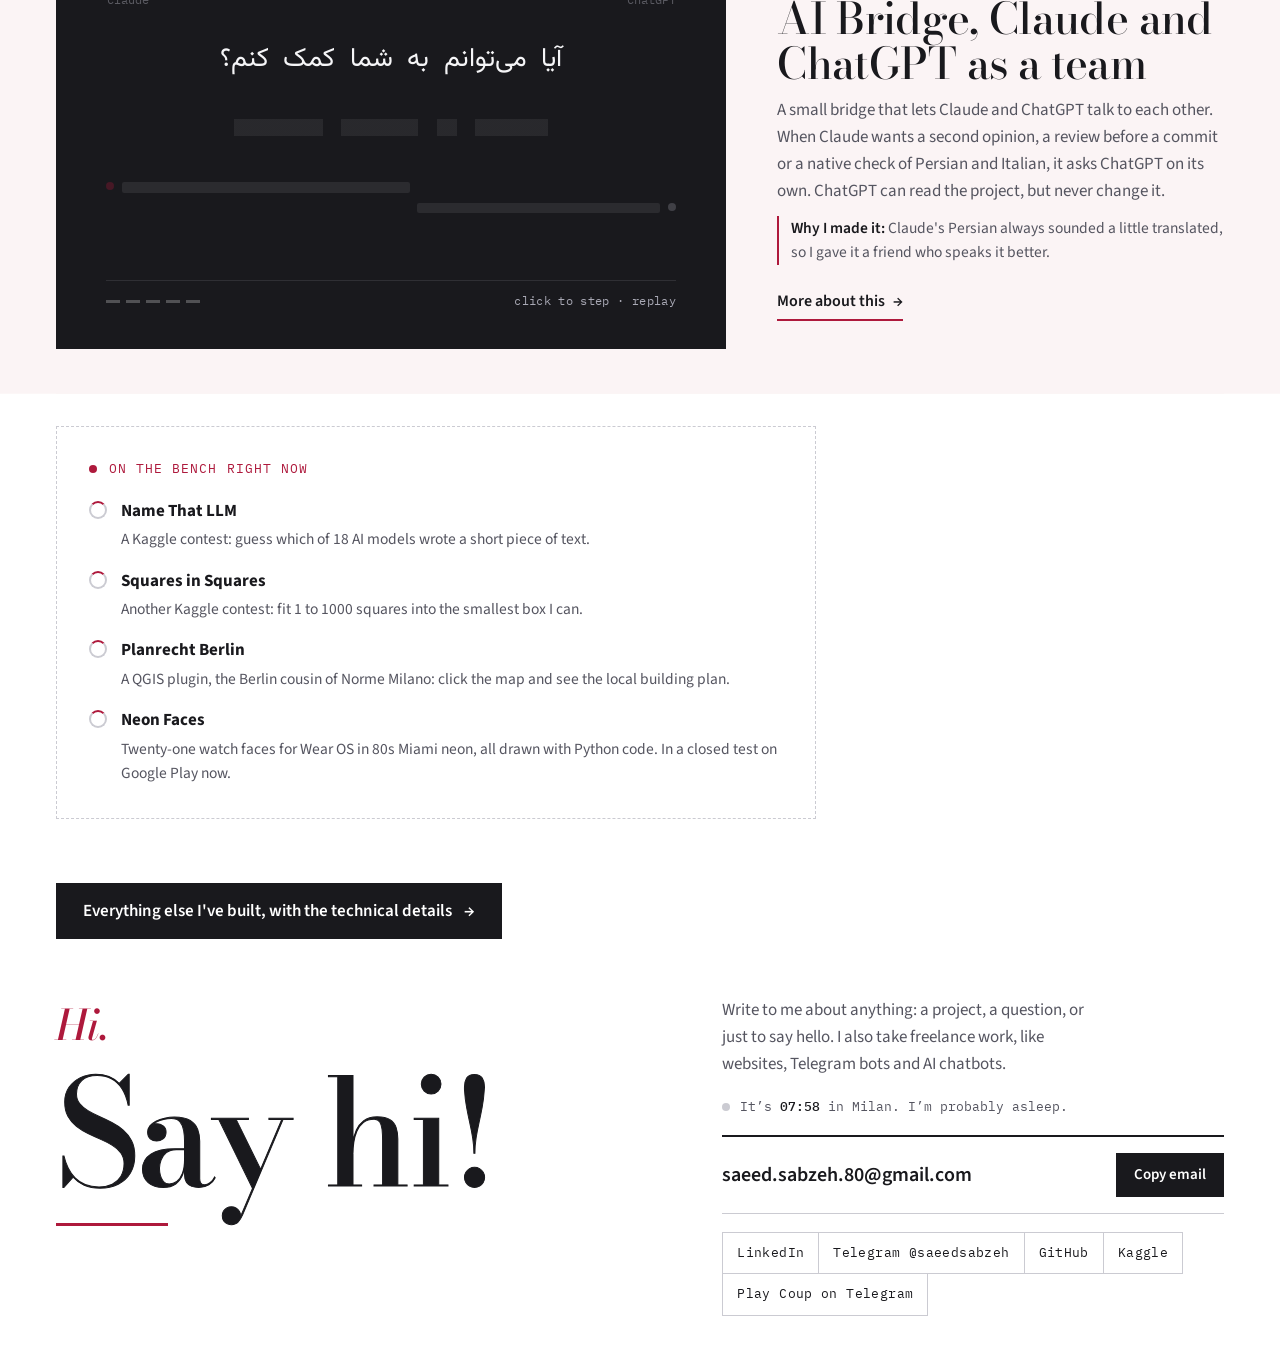
==== commit 410d9d85: "Fix six layout and translation issues found in a screenshot pass - Italian: translate the "On the be" ====
--- a/index.html
+++ b/index.html
@@ -32,11 +32,11 @@
 <link rel="preconnect" href="https://fonts.gstatic.com" crossorigin>
 <link href="https://fonts.googleapis.com/css2?family=Bodoni+Moda:ital,opsz,wght@0,6..96,400..700;1,6..96,400..700&family=IBM+Plex+Mono:wght@400;500&family=Markazi+Text:wght@400..700&family=Source+Sans+3:wght@400..700&family=Vazirmatn:wght@400;600;700&display=swap" rel="stylesheet">
 <script>try{var t=localStorage.getItem("theme");if(t==="light"||t==="dark")document.documentElement.dataset.theme=t;if(localStorage.getItem("vice")==="1"){var d=document;d.documentElement.setAttribute("data-vice","1");d.querySelectorAll('meta[name=theme-color]').forEach(function(m){m.content="#b98dba"});var l=d.createElement("link");l.rel="preload";l.as="image";l.href="img/vice-bg.webp";d.head.appendChild(l)};var D=document,pl=D.createElement("link");pl.rel="preload";pl.as="image";pl.setAttribute("fetchpriority","high");var v=D.documentElement.hasAttribute("data-vice"),n=!v&&(t==="dark"||(t!=="light"&&matchMedia("(prefers-color-scheme: dark)").matches));pl.href=v?"img/portrait-vice.webp":n?"img/night.webp":"img/day.webp";if(!v){pl.setAttribute("imagesrcset",n?"img/night-760.webp 760w, img/night.webp 1254w":"img/day-600.webp 600w, img/day.webp 1050w");pl.setAttribute("imagesizes","(max-width:820px) 100vw, 54vw")}D.head.appendChild(pl)}catch(e){}</script>
-<link rel="stylesheet" href="assets/site.css?v=55">
+<link rel="stylesheet" href="assets/site.css?v=56">
 <link rel="stylesheet" href="assets/thread.css?v=2">
 <link rel="stylesheet" href="assets/sketch.css?v=4">
 <link rel="stylesheet" href="assets/bridge.css?v=4">
-<link rel="stylesheet" href="assets/hero.css?v=15">
+<link rel="stylesheet" href="assets/hero.css?v=16">
 </head>
 <body>
 <header class="top">
@@ -63,7 +63,7 @@
       <h1 class="name"><span data-i="h_first">Saeed</span> <span data-i="h_last">Sabzeh</span></h1>
       <p class="intro" data-i="intro">I build <b>AI systems</b>, <b>apps</b> and <b>websites</b>, but what really fascinates me is <span class="mind-q">how minds work</span>.</p>
       <div class="hero-cta"><a class="solid" href="#about" data-i="ctaStory">My story</a><a href="#work" data-i="ctaWork">What I built lately</a><a href="#contact" data-i="ctaContact">How to reach me</a></div>
-      <div class="where"><span class="chip" data-i="chip1">Master’s student in AI, University of Milano-Bicocca</span><span class="chip" data-i="chip2">From Iran. In Milan since October 2025.</span></div>
+      <div class="where"><span class="chip" data-i="chip1">Master’s student in AI, University of <span class="nw">Milano-Bicocca</span></span><span class="chip" data-i="chip2">From Iran. In Milan since October 2025.</span></div>
       <span class="hint" id="mindHint" data-i="mindHint">psst, click the network a few times</span>
     </div>
     <figure class="hp">
@@ -257,8 +257,8 @@
 
 <footer><div class="wrap"><span data-i="ft1">Saeed Sabzeh, Milan</span><button type="button" class="egg" data-i="wololoHint">Played Age of Empires? Type &ldquo;wololo&rdquo;, or tap here.</button><button type="button" class="egg vice-leave vice-btn" data-i="viceHint" data-en-leave="Leave Vice City">Played GTA? Type &ldquo;vice&rdquo;, or tap here.</button><button type="button" class="egg sk-hold" data-i="skHold">Hold to see the sketch</button><span data-i="ft2">Designed and built by me.</span></div></footer>
 
-<script src="assets/i18n.js?v=32"></script>
-<script src="assets/site.js?v=47"></script>
+<script src="assets/i18n.js?v=33"></script>
+<script src="assets/site.js?v=48"></script>
 <script src="assets/thread.js?v=4"></script>
 <script src="assets/sketch.js?v=2"></script>
 <script src="assets/bridge.js?v=5"></script>
--- a/assets/site.css
+++ b/assets/site.css
@@ -67,6 +67,7 @@
 .chip{font-family:var(--mono);font-size:13px;letter-spacing:.03em;padding:9px 0;border-top:1px solid var(--line);color:var(--ink-soft)}
 .chip:last-child{border-bottom:1px solid var(--line)}
 .chip::before{content:"";display:inline-block;width:7px;height:7px;background:var(--accent);margin-inline-end:12px;vertical-align:1px}
+.nw{white-space:nowrap}   /* a name that must not break at its hyphen ("Milano-Bicocca"): the line breaks before it instead */
 
 /* ---------- section heads: numbered like a journal ---------- */
 main{counter-reset:sec plate}
@@ -999,6 +1000,8 @@
 html[data-vice] main .vis,html[data-vice] main .mark,html[data-vice] main button,html[data-vice] main .repo,html[data-vice] main a.solid,html[data-vice] .hero-cta a,html[data-vice] .allp{text-shadow:none}
 /* text painted through background-clip:text (the name and the headings while the sketch theme is on) would get the glow on top of its ink and look washed out */
 html[data-vice] main :is(.name span,.h2){text-shadow:none}
+/* the hero name gets the same glow as a drop-shadow, which paints behind the letters, so the ink stays solid; it lifts the dark "h" off the dark hair of the drawing */
+html[data-vice] .hero .name{filter:drop-shadow(0 0 14px rgba(246,170,176,.85)) drop-shadow(0 0 4px rgba(246,170,176,.6))}
 .vice-sky{position:fixed;inset:0;width:100%;height:100%;z-index:-1;pointer-events:none}
 /* sections stay transparent so the sky runs unbroken: no tint bands (:nth-child(n) and :not() keep up with the band rules' specificity) */
 html[data-vice] #work .plates>.plate:nth-child(n)::before,html[data-vice] #projects .plates>.plate:nth-child(n):not(.x)::before{content:none}
@@ -1063,7 +1066,8 @@
 .pidx{display:flex;flex-wrap:wrap;gap:8px 22px;margin-top:20px;margin-bottom:20px;font:13px/1.5 var(--mono);letter-spacing:.02em}
 .pidx a{color:var(--ink-soft);text-decoration:none;background:linear-gradient(var(--accent),var(--accent)) 0 100%/0 1px no-repeat;transition:color .2s,background-size .25s}
 .pidx a:hover,.pidx a:focus-visible{color:var(--ink);background-size:100% 1px}
-.pidx b{font-weight:400;color:var(--accent);margin-inline-end:7px}
+/* number and title are each a bidi island: a Latin title ("Norme Milano") would otherwise join the number into one left-to-right run, flip the order and eat the gap */
+.pidx b{font-weight:400;color:var(--accent);margin-inline-end:7px;unicode-bidi:isolate}
 html[lang="fa"] .pidx{font-family:var(--body);font-size:14px}
 @media (max-width:640px){.pidx{flex-wrap:nowrap;overflow-x:auto;gap:18px;padding-bottom:6px;scrollbar-width:none;-webkit-mask-image:linear-gradient(90deg,#000 85%,transparent);mask-image:linear-gradient(90deg,#000 85%,transparent)}.pidx::-webkit-scrollbar{display:none}.pidx a{white-space:nowrap}}
 html[dir="rtl"] .pidx{-webkit-mask-image:linear-gradient(270deg,#000 85%,transparent);mask-image:linear-gradient(270deg,#000 85%,transparent)}
--- a/assets/hero.css
+++ b/assets/hero.css
@@ -115,6 +115,10 @@
 /* short laptop screens: the intro runs wider (two lines) so the chips and the hint stay above the fold */
 @media (min-width:821px) and (max-height:760px){
   .hero .intro{max-width:46ch}
+  /* the photo is capped here and starts further right, so there is room to widen: the Italian first chip then fits on one line and the Persian
+     column holds the intro in two lines instead of three (it needs about 545px), which keeps the hint row above the fold */
+  html[lang="it"] .hero .where{max-width:610px}
+  html[dir="rtl"] .hero .wrap>div{max-width:min(46vw,580px)}
   html[lang="fa"] .hero .name{font-size:clamp(80px,min(13vw,calc((100svh - var(--hdr))*.19)),190px)}
 }
 /* background-clip:text only paints inside the span box: padding covers ascenders, descenders and dots, negative margins keep the lines tight */
@@ -153,8 +157,9 @@
      for that drift and the settle after load (scale), so the two never fight */
   translate:var(--dx,0px) var(--dy,0px);scale:1.025;
   transition:opacity var(--t-swap) var(--ease-soft),scale var(--t-load) var(--ease-soft)}
-.hp-day{--ar:1;--fx:.54;--py:1;opacity:var(--hp-day)}
-.hp-night{--ar:1;--fx:.51;--py:1;opacity:var(--hp-night)}
+/* --hy: where the hair starts, as a share of the picture's height (flyaway strands ignored); used by the phone and tablet layout */
+.hp-day{--ar:1;--fx:.54;--py:1;--hy:.105;opacity:var(--hp-day)}
+.hp-night{--ar:1;--fx:.51;--py:1;--hy:.16;opacity:var(--hp-night)}
 .hp-vice{--ar:.8;--fx:.35;--py:.25;opacity:var(--hp-vice)}
 .hp{--vice-top:calc(var(--hdr)*.8)}                  /* where the drawing starts inside the box */
 .hp .hp-vice{top:var(--vice-top)}
@@ -260,6 +265,12 @@
   :root:root .mind{
     -webkit-mask-image:linear-gradient(to bottom,rgba(0,0,0,.05) 0,rgba(0,0,0,.05) var(--net-quiet),rgba(0,0,0,.35) calc(var(--net-quiet) + 160px));
     mask-image:linear-gradient(to bottom,rgba(0,0,0,.05) 0,rgba(0,0,0,.05) var(--net-quiet),rgba(0,0,0,.35) calc(var(--net-quiet) + 160px))}
+  /* a box shorter than the picture is wide (tablets in portrait) would push the hair up under the header, since the picture sits on the
+     bottom; so the photos are placed by their hair line instead: the hair starts at the header line (--hdr), as far as the picture can
+     move without leaving the bottom of the box bare (lower bound) or the top bare (upper bound, 0). When the picture is shorter than
+     the box (phones: it fits the box height minus 20% of the header) the lower bound is above 0 and wins, which is the bottom placement
+     of before. Only with container units: without them the cover fallback (top:0, near the top of this file) must keep winning. */
+  @supports (width:1cqw){.hp .hp-day,.hp .hp-night{top:clamp(calc(100cqh - var(--ih)),calc(var(--hdr) - var(--hy)*var(--ih)),0px)}}
   html:not([data-vice]) .name{filter:drop-shadow(0 0 10px var(--paper)) drop-shadow(0 0 4px var(--paper))}
   html[data-vice] .name span{--fill:var(--vice-name-1)}
   html[data-vice] .name span+span{--fill:var(--vice-name-2)}
